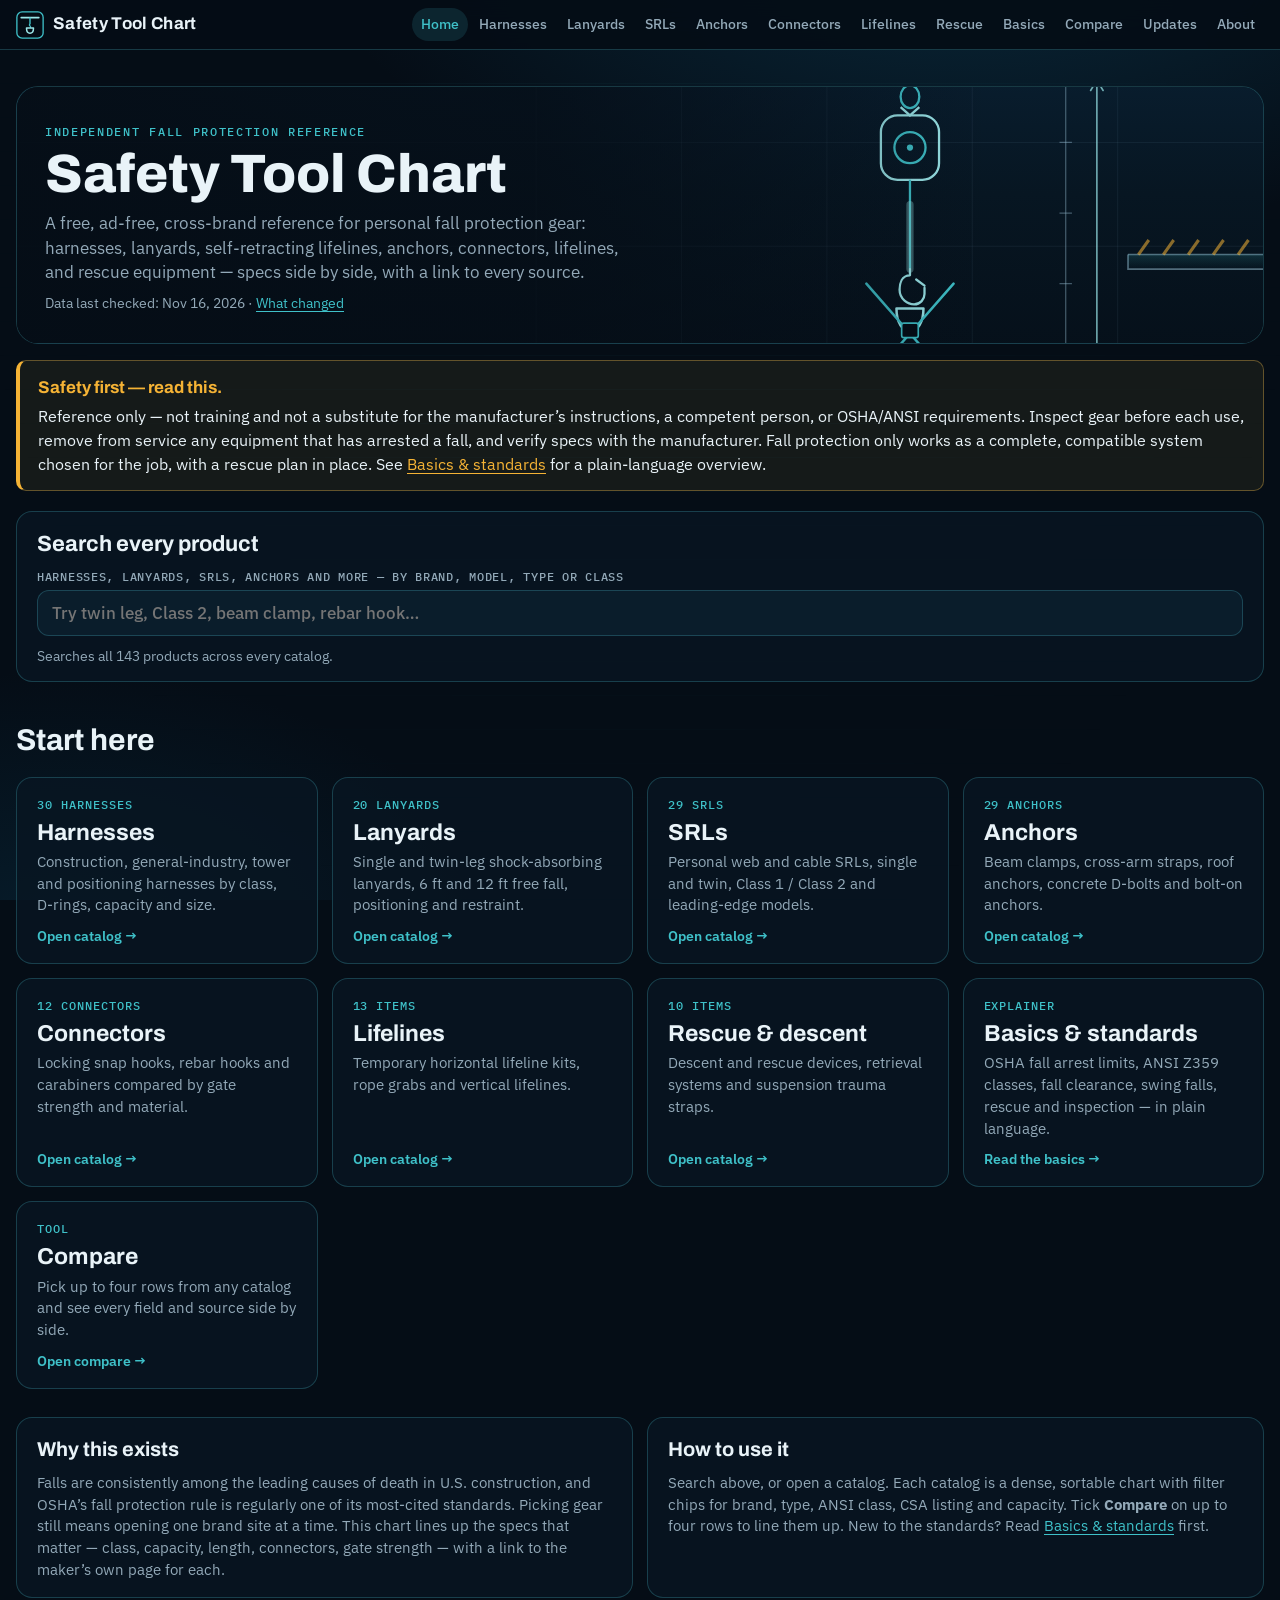
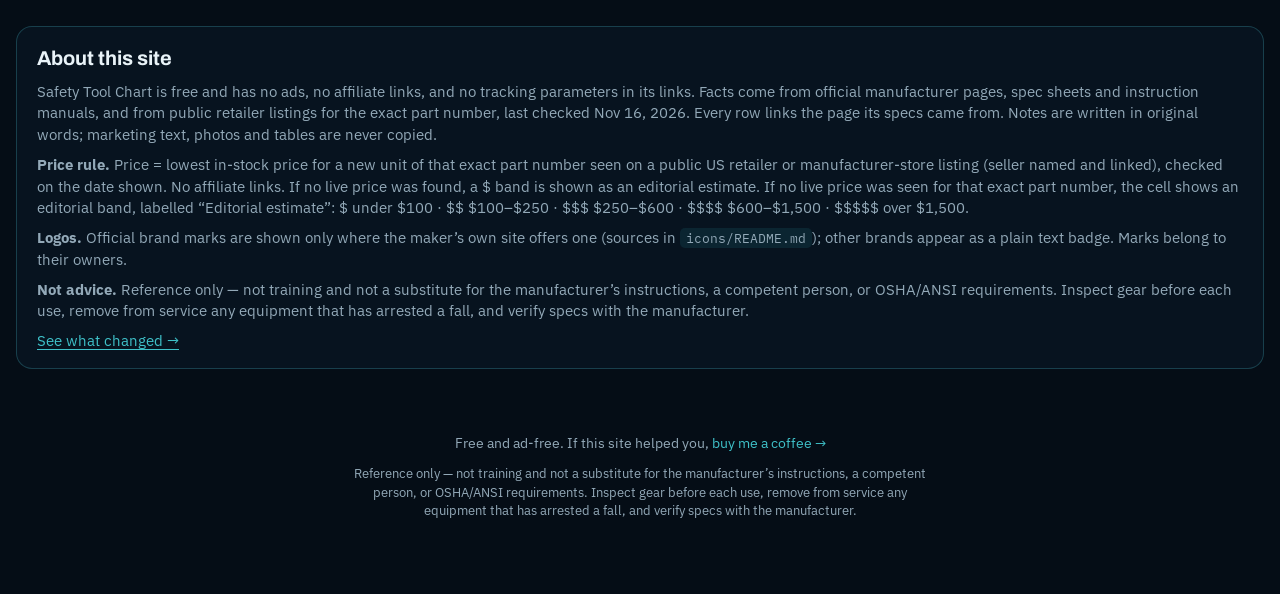
==== index.html @ 18ca1fc4 "Initial build of Safety Tool Chart: fall protection reference library" ====
<!doctype html>
<html lang="en">
<head>
<meta charset="utf-8">
<meta name="viewport" content="width=device-width,initial-scale=1,viewport-fit=cover">
<title>Safety Tool Chart — fall protection harnesses, lanyards, SRLs and anchors compared</title>
<meta name="description" content="Free, ad-free cross-brand fall protection reference: harnesses, lanyards, SRLs, anchors, connectors, lifelines and rescue gear compared, with OSHA/ANSI basics and a compare tool.">
<link rel="canonical" href="https://safetytoolchart.pages.dev/">
<meta property="og:type" content="website">
<meta property="og:site_name" content="Safety Tool Chart">
<meta property="og:title" content="Safety Tool Chart — fall protection harnesses, lanyards, SRLs and anchors compared">
<meta property="og:description" content="Free, ad-free cross-brand fall protection reference: harnesses, lanyards, SRLs, anchors, connectors, lifelines and rescue gear compared, with OSHA/ANSI basics and a compare tool.">
<meta property="og:url" content="https://safetytoolchart.pages.dev/">
<meta property="og:image" content="https://safetytoolchart.pages.dev/og-image.png">
<meta property="og:image:width" content="1200">
<meta property="og:image:height" content="630">
<meta property="og:image:alt" content="Safety Tool Chart: an overhead anchor, a lanyard and a harness D-ring drawn in teal line art">
<meta name="twitter:card" content="summary_large_image">
<meta name="twitter:title" content="Safety Tool Chart — fall protection harnesses, lanyards, SRLs and anchors compared">
<meta name="twitter:description" content="Free, ad-free cross-brand fall protection reference: harnesses, lanyards, SRLs, anchors, connectors, lifelines and rescue gear compared, with OSHA/ANSI basics and a compare tool.">
<meta name="twitter:image" content="https://safetytoolchart.pages.dev/og-image.png">
<meta name="theme-color" content="#050d16">
<link rel="icon" href="favicon.ico" sizes="any">
<link rel="icon" href="favicon.svg" type="image/svg+xml">
<link rel="apple-touch-icon" href="apple-touch-icon.png">
<link rel="preconnect" href="https://fonts.googleapis.com">
<link rel="preconnect" href="https://fonts.gstatic.com" crossorigin>
<link rel="stylesheet" href="https://fonts.googleapis.com/css2?family=Archivo:wght@600;700;800&family=IBM+Plex+Mono:wght@400;500&family=IBM+Plex+Sans:wght@400;500;600;700&display=swap">
<link rel="stylesheet" href="theme.css?v=20261116a">
<script type="application/ld+json">{"@context": "https://schema.org", "@type": "WebSite", "name": "Safety Tool Chart", "url": "https://safetytoolchart.pages.dev/", "description": "Free, ad-free cross-brand reference for personal fall protection gear."}</script>
</head>
<body>
<div class="page-bg"></div>
<a class="skip" href="#main">Skip to content</a>
<nav class="topnav" aria-label="Primary">
  <div class="inner">
    <a class="brand" href="index.html">
      <svg width="28" height="28" viewBox="0 0 32 32" aria-hidden="true"><rect x="1" y="1" width="30" height="30" rx="6" fill="none" stroke="#3fc1c9" stroke-width="1.5"/><path d="M6 7.5 H26" stroke="#9be7ea" stroke-width="2" stroke-linecap="round"/><path d="M16 7.5 V15" stroke="#3fc1c9" stroke-width="1.6"/><path d="M16 15 c-2.2 1.4 2.2 2.6 0 4" fill="none" stroke="#3fc1c9" stroke-width="1.5"/><path d="M12 19.5 h8 a0 0 0 0 1 0 0 c0 3.8 -1.8 6 -4 6 s-4 -2.2 -4 -6 z" fill="none" stroke="#9be7ea" stroke-width="1.7" stroke-linejoin="round"/></svg>
      Safety Tool Chart
    </a>
    <button type="button" class="nav-toggle" aria-expanded="false" aria-controls="primary-nav" aria-label="Open menu">☰ Menu</button>
    <ul class="nav-links" id="primary-nav"><li><a href="index.html" aria-current="page">Home</a></li><li><a href="harnesses.html">Harnesses</a></li><li><a href="lanyards.html">Lanyards</a></li><li><a href="srls.html">SRLs</a></li><li><a href="anchors.html">Anchors</a></li><li><a href="connectors.html">Connectors</a></li><li><a href="lifelines.html">Lifelines</a></li><li><a href="rescue.html">Rescue</a></li><li><a href="basics.html">Basics</a></li><li><a href="compare.html">Compare <span class="cmp-n" hidden>0</span></a></li><li><a href="updates.html">Updates</a></li><li><a href="index.html#about">About</a></li></ul>
  </div>
</nav>
<div class="wrap chart-wrap" id="main">
<header class="hero">
  <div class="hero-art"><svg class="hero-svg" viewBox="0 0 1200 420" preserveAspectRatio="xMaxYMid slice" aria-hidden="true">
  <defs>
    <linearGradient id="hsky" x1="0" y1="0" x2="0" y2="1">
      <stop offset="0%" stop-color="#0a2236"/>
      <stop offset="45%" stop-color="#071622"/>
      <stop offset="100%" stop-color="#050d16"/>
    </linearGradient>
    <linearGradient id="hglow" x1="0" y1="0" x2="0" y2="1">
      <stop offset="0%" stop-color="#3fc1c9" stop-opacity="0.16"/>
      <stop offset="100%" stop-color="#3fc1c9" stop-opacity="0"/>
    </linearGradient>
  </defs>
  <rect width="1200" height="420" fill="url(#hsky)"/>
  <!-- faint structural grid -->
  <g stroke="#8fb4c8" stroke-opacity="0.08" stroke-width="1">
    <path d="M0,140 H1200 M0,240 H1200 M0,340 H1200"/>
    <path d="M500,0 V420 M640,0 V420 M780,0 V420 M920,0 V420 M1060,0 V420"/>
  </g>
  <!-- overhead I-beam -->
  <g fill="none" stroke="#9be7ea" stroke-width="2">
    <path d="M560,34 H1200 M560,40 H1200"/>
    <path d="M560,62 H1200 M560,68 H1200"/>
    <path d="M560,34 V40 M560,62 V68"/>
  </g>
  <path d="M560,40 H1200 V62 H560 Z" fill="#3fc1c9" fill-opacity="0.06"/>
  <!-- beam clamp anchor -->
  <g fill="none" stroke="#3fc1c9" stroke-width="2.2" stroke-linejoin="round">
    <path d="M832,72 L824,72 L824,30 L836,22"/>
    <path d="M888,72 L896,72 L896,30 L884,22"/>
    <path d="M824,58 H896"/>
    <path d="M860,72 V86"/>
    <ellipse cx="860" cy="96" rx="9" ry="11"/>
  </g>
  <!-- SRL housing -->
  <g fill="none" stroke="#9be7ea" stroke-width="2.2">
    <path d="M851,106 l9,8 l9,-8"/>
    <rect x="832" y="114" width="56" height="62" rx="16"/>
    <circle cx="860" cy="145" r="15" stroke="#3fc1c9"/>
    <circle cx="860" cy="145" r="3" fill="#3fc1c9" stroke="none"/>
  </g>
  <!-- lifeline down to harness -->
  <path d="M860,176 V262" fill="none" stroke="#3fc1c9" stroke-width="2.2"/>
  <path d="M860,200 V262" fill="none" stroke="#9be7ea" stroke-opacity="0.35" stroke-width="7" stroke-linecap="round"/>
  <!-- snap hook -->
  <g fill="none" stroke="#9be7ea" stroke-width="2.2" stroke-linecap="round" stroke-linejoin="round">
    <path d="M860,262 v6 c-8,0 -10,8 -10,14 c0,9 8,14 14,14 c6,0 10,-5 10,-10 v-6"/>
    <path d="M874,278 l-8,-6"/>
  </g>
  <!-- harness back: D-ring and crossed straps -->
  <g fill="none" stroke="#3fc1c9" stroke-width="2.4" stroke-linecap="round" stroke-linejoin="round">
    <path d="M847,300 h26 c0,14 -6,22 -13,22 c-7,0 -13,-8 -13,-22 z" stroke="#9be7ea"/>
    <path d="M818,276 L902,372"/>
    <path d="M902,276 L818,372"/>
    <path d="M808,372 Q860,392 912,372"/>
    <path d="M824,390 L812,412 M896,390 L908,412"/>
  </g>
  <rect x="852" y="314" width="16" height="14" rx="2" fill="#050d16" stroke="#3fc1c9" stroke-width="1.6"/>
  <!-- clearance scale -->
  <g stroke="#8fb4c8" stroke-opacity="0.45" stroke-width="1.2" fill="none">
    <path d="M1010,72 V412"/>
    <path d="M1000,72 H1020 M1004,140 H1016 M1004,208 H1016 M1004,276 H1016 M1004,344 H1016 M1000,412 H1020"/>
  </g>
  <g fill="none" stroke="#9be7ea" stroke-opacity="0.7" stroke-width="1.6" stroke-linecap="round">
    <path d="M1040,80 V404 M1034,90 l6,-10 l6,10 M1034,394 l6,10 l6,-10"/>
  </g>
  <!-- working surface edge (leading edge) -->
  <g fill="none" stroke="#8fb4c8" stroke-width="1.6" stroke-opacity="0.55">
    <path d="M1070,248 H1200"/>
    <path d="M1070,248 V262 H1200"/>
  </g>
  <rect x="1070" y="248" width="130" height="14" fill="url(#hglow)"/>
  <g stroke="#f5b335" stroke-opacity="0.55" stroke-width="3">
    <path d="M1080,248 l10,-14 M1104,248 l10,-14 M1128,248 l10,-14 M1152,248 l10,-14 M1176,248 l10,-14"/>
  </g>
</svg>
</div>
  <div class="hero-copy">
    <span class="eyebrow">Independent fall protection reference</span>
    <h1>Safety Tool Chart</h1>
    <p class="lede">A free, ad-free, cross-brand reference for personal fall protection gear: harnesses, lanyards, self-retracting lifelines, anchors, connectors, lifelines, and rescue equipment — specs side by side, with a link to every source.</p>
    <p class="checked">Data last checked: <time datetime="2026-11-16">Nov 16, 2026</time> · <a href="updates.html">What changed</a></p>
  </div>
</header>
<aside class="safety safety-big" role="note"><strong>Safety first — read this.</strong> Reference only — not training and not a substitute for the manufacturer’s instructions, a competent person, or OSHA/ANSI requirements. Inspect gear before each use, remove from service any equipment that has arrested a fall, and verify specs with the manufacturer. Fall protection only works as a complete, compatible system chosen for the job, with a rescue plan in place. See <a href="basics.html">Basics &amp; standards</a> for a plain-language overview.</aside>
  <section class="site-search" role="search" aria-labelledby="site-search-h">
    <h2 id="site-search-h">Search every product</h2>
    <label for="site-search">Harnesses, lanyards, SRLs, anchors and more — by brand, model, type or class</label>
    <input type="search" id="site-search" placeholder="Try twin leg, Class 2, beam clamp, rebar hook…" autocomplete="off" spellcheck="false" aria-describedby="site-status" aria-controls="site-results">
    <p class="sr-status" id="site-status" aria-live="polite">Searches all 143 products across every catalog.</p>
    <ul class="sr-list" id="site-results" hidden></ul>
  </section>
  <section class="grp">
    <h2>Start here</h2>
    <div class="grid"><a class="card" href="harnesses.html"><span class="cnt">30 harnesses</span><span class="nm">Harnesses</span><span class="ds">Construction, general-industry, tower and positioning harnesses by class, D-rings, capacity and size.</span><span class="go">Open catalog →</span></a><a class="card" href="lanyards.html"><span class="cnt">20 lanyards</span><span class="nm">Lanyards</span><span class="ds">Single and twin-leg shock-absorbing lanyards, 6 ft and 12 ft free fall, positioning and restraint.</span><span class="go">Open catalog →</span></a><a class="card" href="srls.html"><span class="cnt">29 SRLs</span><span class="nm">SRLs</span><span class="ds">Personal web and cable SRLs, single and twin, Class 1 / Class 2 and leading-edge models.</span><span class="go">Open catalog →</span></a><a class="card" href="anchors.html"><span class="cnt">29 anchors</span><span class="nm">Anchors</span><span class="ds">Beam clamps, cross-arm straps, roof anchors, concrete D-bolts and bolt-on anchors.</span><span class="go">Open catalog →</span></a><a class="card" href="connectors.html"><span class="cnt">12 connectors</span><span class="nm">Connectors</span><span class="ds">Locking snap hooks, rebar hooks and carabiners compared by gate strength and material.</span><span class="go">Open catalog →</span></a><a class="card" href="lifelines.html"><span class="cnt">13 items</span><span class="nm">Lifelines</span><span class="ds">Temporary horizontal lifeline kits, rope grabs and vertical lifelines.</span><span class="go">Open catalog →</span></a><a class="card" href="rescue.html"><span class="cnt">10 items</span><span class="nm">Rescue &amp; descent</span><span class="ds">Descent and rescue devices, retrieval systems and suspension trauma straps.</span><span class="go">Open catalog →</span></a><a class="card" href="basics.html"><span class="cnt">Explainer</span><span class="nm">Basics &amp; standards</span><span class="ds">OSHA fall arrest limits, ANSI Z359 classes, fall clearance, swing falls, rescue and inspection — in plain language.</span><span class="go">Read the basics →</span></a><a class="card" href="compare.html"><span class="cnt">Tool</span><span class="nm">Compare</span><span class="ds">Pick up to four rows from any catalog and see every field and source side by side.</span><span class="go">Open compare →</span></a></div>
  </section>
  <div class="notes">
    <section>
      <h2>Why this exists</h2>
      <p>Falls are consistently among the leading causes of death in U.S. construction, and OSHA’s fall protection rule is regularly one of its most-cited standards. Picking gear still means opening one brand site at a time. This chart lines up the specs that matter — class, capacity, length, connectors, gate strength — with a link to the maker’s own page for each.</p>
    </section>
    <section>
      <h2>How to use it</h2>
      <p>Search above, or open a catalog. Each catalog is a dense, sortable chart with filter chips for brand, type, ANSI class, CSA listing and capacity. Tick <strong>Compare</strong> on up to four rows to line them up. New to the standards? Read <a href="basics.html">Basics &amp; standards</a> first.</p>
    </section>
  </div>
  <section class="notes" id="about" style="display:block">
    <section>
      <h2>About this site</h2>
      <p>Safety Tool Chart is free and has no ads, no affiliate links, and no tracking parameters in its links. Facts come from official manufacturer pages, spec sheets and instruction manuals, and from public retailer listings for the exact part number, last checked Nov 16, 2026. Every row links the page its specs came from. Notes are written in original words; marketing text, photos and tables are never copied.</p>
      <p><strong>Price rule.</strong> Price = lowest in-stock price for a new unit of that exact part number seen on a public US retailer or manufacturer-store listing (seller named and linked), checked on the date shown. No affiliate links. If no live price was found, a $ band is shown as an editorial estimate. If no live price was seen for that exact part number, the cell shows an editorial band, labelled “Editorial estimate”: $ under $100 · $$ $100–$250 · $$$ $250–$600 · $$$$ $600–$1,500 · $$$$$ over $1,500.</p>
      <p><strong>Logos.</strong> Official brand marks are shown only where the maker’s own site offers one (sources in <code>icons/README.md</code>); other brands appear as a plain text badge. Marks belong to their owners.</p>
      <p><strong>Not advice.</strong> Reference only — not training and not a substitute for the manufacturer’s instructions, a competent person, or OSHA/ANSI requirements. Inspect gear before each use, remove from service any equipment that has arrested a fall, and verify specs with the manufacturer.</p>
      <p><a href="updates.html">See what changed →</a></p>
    </section>
  </section>
</div>
<footer class="site-footer">
<p class="kofi">Free and ad-free. If this site helped you, <a href="https://ko-fi.com/marcustravis" target="_blank" rel="noopener">buy me a coffee →</a></p>
<p class="foot-safety">Reference only — not training and not a substitute for the manufacturer’s instructions, a competent person, or OSHA/ANSI requirements. Inspect gear before each use, remove from service any equipment that has arrested a fall, and verify specs with the manufacturer.</p>
</footer>
<script>
(function () {
  function syncNavH() {
    var nav = document.querySelector(".topnav");
    if (!nav) return;
    document.documentElement.style.setProperty("--nav-h", Math.ceil(nav.getBoundingClientRect().height) + "px");
  }
  syncNavH();
  window.addEventListener("resize", syncNavH);
  if (window.ResizeObserver && document.querySelector(".topnav")) {
    new ResizeObserver(syncNavH).observe(document.querySelector(".topnav"));
  }
})();
</script>
<script src="compare.js?v=20261116a"></script>
<script src="nav.js?v=20261116a"></script>
<script>window.SEARCH_INDEX = [{"name": "AVAO FAST International Version C071DB00", "maker": "Petzl", "tags": ["Positioning / rope access harness"], "extra": "Rope access / work-positioning harness with quick-release leg buckles AVAO FAST International Version CE EN 361 CE EN 813 CE EN 358 ANSI Z359.11 ANSI Z459.1 CSA Z259.10 NFPA 2500 class 3", "icon": null, "section": "Harnesses", "href": "harnesses.html#p-petzl-avao-fast-intl-c071db00"}, {"name": "AVAO International Version C071CB00", "maker": "Petzl", "tags": ["Positioning / rope access harness"], "extra": "Rope access / work-positioning harness, self-locking leg buckles AVAO International Version CE EN 361 CE EN 813 CE EN 358 ANSI Z359.11 ANSI Z459.1 CSA Z259.10 NFPA 2500 class 3", "icon": null, "section": "Harnesses", "href": "harnesses.html#p-petzl-avao-intl-c071cb00"}, {"name": "VOLT International Version C072CB00", "maker": "Petzl", "tags": ["Tower / climbing harness"], "extra": "Tower / utility climbing harness with ladder-climb point VOLT International Version CE EN 361 CE EN 358 CE EN 813 ANSI Z359.11 CSA Z259.10", "icon": null, "section": "Harnesses", "href": "harnesses.html#p-petzl-volt-intl-c072cb00"}, {"name": "VOLT LIGHT International Version C072HA00", "maker": "Petzl", "tags": ["Tower / climbing harness"], "extra": "Lighter climbing / positioning harness with folding side rings VOLT LIGHT International Version CE EN 361 CE EN 358 ANSI Z359.11 CSA Z259.10", "icon": null, "section": "Harnesses", "href": "harnesses.html#p-petzl-volt-light-intl-c072ha00"}, {"name": "NEWTON International Version C073BA01", "maker": "Petzl", "tags": ["General industry harness"], "extra": "Lightweight fall-arrest harness, dual dorsal points NEWTON International Version CE EN 361 ANSI Z359.11 CSA Z259.10", "icon": null, "section": "Harnesses", "href": "harnesses.html#p-petzl-newton-intl-c073ba01"}, {"name": "NEWTON FAST International Version C073DA01", "maker": "Petzl", "tags": ["General industry harness"], "extra": "Fall-arrest harness with padded straps and quick-release leg buckles NEWTON FAST International Version CE EN 361 ANSI Z359.11 CSA Z259.10", "icon": null, "section": "Harnesses", "href": "harnesses.html#p-petzl-newton-fast-intl-c073da01"}, {"name": "V-FIT 10194630", "maker": "MSA", "tags": ["General industry harness"], "extra": "Racing-style harness, back D-ring, quick-connect legs, shoulder pads V-FIT ANSI Z359.11 CSA Z259.10 OSHA", "icon": null, "section": "Harnesses", "href": "harnesses.html#p-msa-v-fit-10194630"}, {"name": "Contractor 7015", "maker": "FallTech", "tags": ["Construction / general industry harness"], "extra": "Entry-level non-belted harness, back D-ring, mating buckles Contractor ANSI Z359.11-2014 OSHA 1926.502 and 1910.140 CSA Z259.10-2018", "icon": null, "section": "Harnesses", "href": "harnesses.html#p-falltech-contractor-7015"}, {"name": "Contractor+ 7016B", "maker": "FallTech", "tags": ["Construction / general industry harness"], "extra": "Non-belted harness with SRL dorsal sleeve and tongue-buckle legs Contractor+ ANSI Z359.11-2021 CSA Z259.10-2018 OSHA 1926.502 and 1910.66", "icon": null, "section": "Harnesses", "href": "harnesses.html#p-falltech-contractor-plus-7016b"}, {"name": "Advanced ComforTech Gel 7081BL", "maker": "FallTech", "tags": ["Construction harness"], "extra": "Belted construction harness, gel padding, tongue-buckle legs Advanced ComforTech Gel ANSI Z359.11-2014 OSHA 1926.502 and 1910.140 CSA Z259.10-2018", "icon": null, "section": "Harnesses", "href": "harnesses.html#p-falltech-comfortech-gel-7081b"}, {"name": "FT-Arc Flash 8077FDQCS", "maker": "FallTech", "tags": ["Arc-flash climbing harness"], "extra": "Arc-flash climbing harness, Nomex/Kevlar web, quick-connect FT-Arc Flash ANSI Z359.11-2021 OSHA 1926.502 and 1910.140 CSA Z259.10-2018 ASTM F887-20", "icon": null, "section": "Harnesses", "href": "harnesses.html#p-falltech-ft-arc-flash-8077fdqc"}, {"name": "Arc Flash 7049", "maker": "FallTech", "tags": ["Arc-flash harness"], "extra": "Arc-rated nylon non-belted harness, back D-ring Arc Flash ANSI Z359.11-2014 ASTM F887 OSHA 1926.502 and 1910.66", "icon": null, "section": "Harnesses", "href": "harnesses.html#p-falltech-arc-flash-nylon-7049"}, {"name": "Carbon FT-One Tower 8048QCS", "maker": "FallTech", "tags": ["Tower / climbing harness"], "extra": "Tower climber harness with carbon-fiber seat, quick-connect legs Carbon FT-One Tower ANSI Z359.11-2021 OSHA 1926.502 and 1910.140 CSA Z259.10-2018", "icon": null, "section": "Harnesses", "href": "harnesses.html#p-falltech-carbon-ft-one-tower-8048qc"}, {"name": "V-FORM 10197196", "maker": "MSA", "tags": ["General industry harness"], "extra": "Basic vest harness, back D-ring, quick-fit leg straps V-FORM ANSI Z359.11 CSA Z259.10 OSHA", "icon": null, "section": "Harnesses", "href": "harnesses.html#p-msa-v-form-10197196"}, {"name": "V-FORM+ 10206161", "maker": "MSA", "tags": ["Construction harness"], "extra": "Construction harness, shoulder and waist padding, belt, tongue-buckle legs V-FORM+ ANSI Z359.11-2021 CSA Z259.10", "icon": null, "section": "Harnesses", "href": "harnesses.html#p-msa-v-form-plus-10206161"}, {"name": "V-FORM 10197215", "maker": "MSA", "tags": ["Positioning harness"], "extra": "Positioning harness, back and hip D-rings, tongue-buckle legs V-FORM ANSI Z359.11 CSA Z259.10 OSHA", "icon": null, "section": "Harnesses", "href": "harnesses.html#p-msa-v-form-10197215"}, {"name": "Velocity 01700", "maker": "Guardian", "tags": ["General industry harness"], "extra": "Economy harness, pass-through legs, water-repellent web Velocity ANSI Z359.11-2021 OSHA 1926.502 OSHA 1910.140 CSA Z259.10-2018", "icon": null, "section": "Harnesses", "href": "harnesses.html#p-guardian-velocity-01700"}, {"name": "Cyclone 21045", "maker": "Guardian", "tags": ["General industry / construction harness"], "extra": "Padded harness with quick-connect chest and legs, X-back Cyclone OSHA 1910.140 OSHA 1926.502 ANSI Z359.11-2014", "icon": null, "section": "Harnesses", "href": "harnesses.html#p-guardian-cyclone-21045"}, {"name": "Seraph 3711172", "maker": "Guardian", "tags": ["Construction harness"], "extra": "Construction harness with belt, side D-rings, tongue-buckle legs Seraph ANSI Z359.11-2021 OSHA 1910.140 & 1926.502 CSA Z259.10-2018", "icon": null, "section": "Harnesses", "href": "harnesses.html#p-guardian-seraph-3711172"}, {"name": "B7-Comfort 3740085", "maker": "Guardian", "tags": ["Construction harness"], "extra": "Premium adjustable construction harness, quick-connect legs B7-Comfort ANSI Z359.11 OSHA 1910.140 & 1926.502 CSA Z259.10", "icon": null, "section": "Harnesses", "href": "harnesses.html#p-guardian-b7-comfort-3740085"}, {"name": "Warthog B2002", "maker": "Malta Dynamics", "tags": ["Construction / general industry harness"], "extra": "Economy harness, tongue-buckle legs, dual lanyard keepers Warthog", "icon": null, "section": "Harnesses", "href": "harnesses.html#p-malta-dynamics-warthog-tongue-b2002"}, {"name": "Warthog B2000", "maker": "Malta Dynamics", "tags": ["Construction / general industry harness"], "extra": "Economy harness, pass-through leg buckles Warthog", "icon": null, "section": "Harnesses", "href": "harnesses.html#p-malta-dynamics-warthog-pass-thru-b2000"}, {"name": "Delta 1102000", "maker": "3M DBI-SALA", "tags": ["Construction / general industry harness"], "extra": "Vest-style harness, stand-up back D-ring, tongue legs Delta OSHA 1910.66 OSHA 1926.502 ANSI A10.32 ANSI Z359.1 ANSI Z359.4", "icon": null, "section": "Harnesses", "href": "harnesses.html#p-3m-dbi-sala-delta-1102000"}, {"name": "ExoFit X300 (formerly ExoFit NEX) 1113001", "maker": "3M DBI-SALA", "tags": ["General industry harness"], "extra": "Padded universal harness, quick-connect legs, stand-up aluminum D-ring ExoFit X300 (formerly ExoFit NEX) ANSI Z359.11 OSHA 1910.140 OSHA 1926.502", "icon": null, "section": "Harnesses", "href": "harnesses.html#p-3m-dbi-sala-exofit-x300-1113001"}, {"name": "Delta Arc Flash 1110750", "maker": "3M DBI-SALA", "tags": ["Arc-flash harness"], "extra": "Arc-flash harness with web loops, no metal above the waist Delta Arc Flash", "icon": null, "section": "Harnesses", "href": "harnesses.html#p-3m-dbi-sala-delta-arc-flash-1110750"}, {"name": "Protecta Construction 1161308", "maker": "3M Protecta", "tags": ["Construction harness"], "extra": "Construction harness with belt, hip pad, side D-rings, tongue legs Protecta Construction ANSI Z359.11 OSHA 1926.502", "icon": null, "section": "Harnesses", "href": "harnesses.html#p-3m-protecta-construction-1161308"}, {"name": "AirCore AC-QC/UGN", "maker": "Honeywell Miller", "tags": ["General industry harness"], "extra": "Lightweight breathable-pad harness, stretch web, quick-connect legs AirCore OSHA 1926.502 ANSI A10.32 ANSI Z359.1 CSA Z259.10-12", "icon": null, "section": "Harnesses", "href": "harnesses.html#p-honeywell-miller-aircore-ac-qc-ugn"}, {"name": "Titan T4500/UAK", "maker": "Honeywell Miller", "tags": ["General industry harness"], "extra": "Hi-vis economy harness, tongue-buckle legs Titan", "icon": null, "section": "Harnesses", "href": "harnesses.html#p-honeywell-miller-titan-t4500"}, {"name": "Revolution Nomex RKN-QC/UBK", "maker": "Honeywell Miller", "tags": ["Flame-resistant / hot-work harness"], "extra": "Nomex/Kevlar web harness, quick-connect legs Revolution Nomex", "icon": null, "section": "Harnesses", "href": "harnesses.html#p-honeywell-miller-nomex-revolution-rkn-qc"}, {"name": "American Construction 110CTB-ML-AM", "maker": "Frontline", "tags": ["Construction harness"], "extra": "Construction harness, all-aluminum hardware, belt and side D-rings American Construction ANSI Z359.11-2014 ANSI Z359.15-2014 OSHA 1910.140 OSHA 1926.502", "icon": null, "section": "Harnesses", "href": "harnesses.html#p-frontline-american-construction-110ctb-ml-am"}, {"name": "Internal Lanyard 8259", "maker": "FallTech", "tags": ["Shock-absorbing lanyard, single leg", "6 ft FF"], "extra": "6 ft internal-absorber lanyard, single leg, two snap hooks Internal Lanyard ANSI Z359.13-2013 OSHA 1926.502 OSHA 1910.66", "icon": null, "section": "Lanyards", "href": "lanyards.html#p-falltech-8259"}, {"name": "Internal Lanyard 82593", "maker": "FallTech", "tags": ["Shock-absorbing lanyard, single leg", "6 ft FF"], "extra": "6 ft internal-absorber lanyard, single leg, snap hook plus rebar hook Internal Lanyard ANSI Z359.13-2013 OSHA 1926.502 OSHA 1910.66", "icon": null, "section": "Lanyards", "href": "lanyards.html#p-falltech-82593"}, {"name": "ElasTech 8240", "maker": "FallTech", "tags": ["Shock-absorbing lanyard, single leg", "6 ft FF"], "extra": "4.5-6 ft elastic internal-absorber lanyard, single leg, snap hooks ElasTech ANSI Z359.13-2013 OSHA 1926.502 OSHA 1910.66", "icon": null, "section": "Lanyards", "href": "lanyards.html#p-falltech-8240"}, {"name": "Ironman 8247BY", "maker": "FallTech", "tags": ["Shock-absorbing lanyard, twin leg", "6 ft FF / 12 ft FF"], "extra": "6 ft dual-class lanyard (12 ft free fall rated), twin leg, snap hooks Ironman ANSI Z359.13-2013 OSHA 1926.502 OSHA 1910.66", "icon": null, "section": "Lanyards", "href": "lanyards.html#p-falltech-8247by"}, {"name": "Leading Edge 8354LEYC2D", "maker": "FallTech", "tags": ["Leading-edge lanyard, twin leg", "12 ft FF"], "extra": "6 ft leading-edge cable lanyard, twin leg, swivel rebar hooks Leading Edge OSHA 1926.502 OSHA 1910.66", "icon": null, "section": "Lanyards", "href": "lanyards.html#p-falltech-8354leyc2d"}, {"name": "Restraint 8209", "maker": "FallTech", "tags": ["Restraint lanyard"], "extra": "4-6 ft adjustable restraint lanyard, steel snap hooks Restraint ANSI Z359.3-2019 OSHA 1926.502 OSHA 1910.66 CSA Z259.11-2017", "icon": null, "section": "Lanyards", "href": "lanyards.html#p-falltech-8209"}, {"name": "Tower Climber 8165B65", "maker": "FallTech", "tags": ["Positioning lanyard"], "extra": "6.5 ft rope positioning lanyard with auto-locking adjuster, snap hook and carabiner Tower Climber ANSI Z359.3-2017 OSHA 1926.502 OSHA 1910.66", "icon": null, "section": "Lanyards", "href": "lanyards.html#p-falltech-8165b65"}, {"name": "Absorbica-Y L014AB01", "maker": "Petzl", "tags": ["Shock-absorbing lanyard, twin leg", "12 ft FF"], "extra": "Twin-leg lanyard with compact absorber, 6 ft under ANSI, no end connectors Absorbica-Y ANSI Z359.13 CSA Z259.11-17 CE EN 355", "icon": null, "section": "Lanyards", "href": "lanyards.html#p-petzl-absorbica-y-150-l014ab01"}, {"name": "Grillon L052AA00", "maker": "Petzl", "tags": ["Positioning lanyard"], "extra": "2 m adjustable work-positioning rope lanyard, no connectors Grillon ANSI Z359.3 CSA Z259.11 CE EN 358", "icon": null, "section": "Lanyards", "href": "lanyards.html#p-petzl-grillon-l052aa00"}, {"name": "ShockWave2 1244409", "maker": "3M DBI-SALA", "tags": ["Shock-absorbing lanyard, twin leg"], "extra": "6 ft stretch-web 100% tie-off lanyard, snap hook center, aluminum rebar hooks on legs ShockWave2 OSHA 1910.66 OSHA 1926.502 ANSI A10.32 ANSI Z359.13", "icon": null, "section": "Lanyards", "href": "lanyards.html#p-3m-dbi-sala-shockwave2-1244409"}, {"name": "Force2 1246161", "maker": "3M DBI-SALA", "tags": ["Shock-absorbing lanyard, twin leg", "12 ft FF"], "extra": "6 ft web 100% tie-off lanyard with snap hooks, 12 ft free fall rated Force2 OSHA 1910.66 OSHA 1926.502 ANSI A10.32 ANSI Z359.13", "icon": null, "section": "Lanyards", "href": "lanyards.html#p-3m-dbi-sala-force2-1246161"}, {"name": "Force2 (EZ-Stop F2) 1246167", "maker": "3M DBI-SALA", "tags": ["Shock-absorbing lanyard, single leg", "12 ft FF"], "extra": "6 ft web single-leg lanyard, self-locking snap hooks, 12 ft free fall rated Force2 (EZ-Stop F2) OSHA 1910.66 OSHA 1926.502 ANSI A10.32 ANSI Z359.13", "icon": null, "section": "Lanyards", "href": "lanyards.html#p-3m-dbi-sala-force2-1246167"}, {"name": "100% Tie-Off Stretch Web 1342101", "maker": "3M Protecta", "tags": ["Shock-absorbing lanyard, twin leg"], "extra": "6 ft stretch-web 100% tie-off shock-absorbing lanyard 100% Tie-Off Stretch Web", "icon": null, "section": "Lanyards", "href": "lanyards.html#p-3m-protecta-1342101"}, {"name": "V-Series 10188103", "maker": "MSA", "tags": ["Shock-absorbing lanyard, single leg"], "extra": "6 ft standard adjustable single-leg shock-absorbing lanyard, large snap hooks V-Series CSA Z259.11-17 OSHA", "icon": null, "section": "Lanyards", "href": "lanyards.html#p-msa-v-series-10188103"}, {"name": "Manyard 219WRS-Z7/6FTYL", "maker": "Honeywell Miller", "tags": ["Shock-absorbing lanyard, single leg"], "extra": "6 ft single-leg shock-absorbing lanyard, locking snap hook and locking rebar hook Manyard OSHA 1926.502 OSHA 1910.66 ANSI A10.32 ANSI Z359-2007 CSA Z259.11", "icon": null, "section": "Lanyards", "href": "lanyards.html#p-honeywell-miller-manyard-219wrs-z7-6ftyl"}, {"name": "External Shock Lanyard 01220", "maker": "Guardian", "tags": ["Shock-absorbing lanyard, single leg"], "extra": "6 ft single-leg lanyard with external shock pack External Shock Lanyard", "icon": null, "section": "Lanyards", "href": "lanyards.html#p-guardian-01220"}, {"name": "Non-Shock Absorbing Lanyard 01270", "maker": "Guardian", "tags": ["Restraint lanyard"], "extra": "6 ft double-leg restraint lanyard, no shock absorber, steel snap hooks Non-Shock Absorbing Lanyard", "icon": null, "section": "Lanyards", "href": "lanyards.html#p-guardian-01270"}, {"name": "DeCoil C311102", "maker": "Werner", "tags": ["Shock-absorbing lanyard, single leg"], "extra": "6 ft adjustable single-leg tie-back lanyard with DCELL shock pack, snap hooks DeCoil ANSI Z359.13-2013 OSHA 29 CFR 1910.140/1926.502", "icon": null, "section": "Lanyards", "href": "lanyards.html#p-werner-c311102"}, {"name": "DeCoil C311120", "maker": "Werner", "tags": ["Shock-absorbing lanyard, single leg", "12 ft FF"], "extra": "6-12 ft free-fall single-leg lanyard, snap hooks, heavy-duty shock pack DeCoil ANSI Z359.13-2013 OSHA 29 CFR 1910.66/1926.502", "icon": null, "section": "Lanyards", "href": "lanyards.html#p-werner-c311120"}, {"name": "Positioning C111103", "maker": "Werner", "tags": ["Positioning lanyard"], "extra": "3 ft web work-positioning lanyard, snap hooks both ends, no absorber Positioning ANSI Z359.3-2019 OSHA 29 CFR 1910/1926", "icon": null, "section": "Lanyards", "href": "lanyards.html#p-werner-c111103"}, {"name": "FT-X Web 84709SP1", "maker": "FallTech", "tags": ["SRL, personal, web, single", "Class 1 (SRL-P)"], "extra": "9 ft Dyneema web personal SRL, steel snap hook FT-X Web ANSI Z359.14-2021 OSHA 1926.502 and 1910.66", "icon": null, "section": "SRLs", "href": "srls.html#p-falltech-ft-x-web-84709sp1"}, {"name": "FT-X Web 84709TP1", "maker": "FallTech", "tags": ["SRL, personal, web, twin", "Class 1 (SRL-P)"], "extra": "9 ft Dyneema web twin-leg personal SRL, steel snap hooks FT-X Web ANSI Z359.14-2021 OSHA 1926.502 and 1910.66", "icon": null, "section": "SRLs", "href": "srls.html#p-falltech-ft-x-web-84709tp1"}, {"name": "CTR Class 1 SRL 723760", "maker": "FallTech", "tags": ["SRL, cable", "Class 1"], "extra": "60 ft cable SRL, steel swivel snap hook CTR Class 1 SRL ANSI Z359.14-2021 OSHA 1926.502 and 1910.66 CSA Z259.2.2-2017", "icon": null, "section": "SRLs", "href": "srls.html#p-falltech-ctr-723760"}, {"name": "FT-R Leading Edge 721530LEC", "maker": "FallTech", "tags": ["SRL-LE, cable", "Class 2 (SRL-LE)"], "extra": "30 ft leading-edge cable SRL, steel swivel snap hook FT-R Leading Edge ANSI Z359.14-2021 OSHA 1926.502 and 1910.66 CSA Z259.2.2-2017(R2022)", "icon": null, "section": "SRLs", "href": "srls.html#p-falltech-ft-r-721530lec"}, {"name": "FT-X EdgeCore 84108SP1", "maker": "FallTech", "tags": ["SRL-LE, personal, cable", "Class 2 (SRL-P)"], "extra": "8 ft Kevlar-line leading-edge personal SRL, steel swivel snap hook FT-X EdgeCore ANSI Z359.14-2021 OSHA 1926.502 and 1910.66 CSA Z259.2.2-2017", "icon": null, "section": "SRLs", "href": "srls.html#p-falltech-ft-x-edgecore-84108sp1"}, {"name": "FT-R SRL-R 721560R", "maker": "FallTech", "tags": ["SRL-R, cable, 3-way", "Class 1 (SRL-R)"], "extra": "60 ft 3-way SRL with retrieval winch FT-R SRL-R ANSI Z359.14-2021 OSHA 1910.140 OSHA 1926.502", "icon": null, "section": "SRLs", "href": "srls.html#p-falltech-ft-r-srl-r-721560r"}, {"name": "DuraTech 82706TB1", "maker": "FallTech", "tags": ["SRL, personal, web, twin", "Class B"], "extra": "6 ft web twin-leg personal SRD, steel snap hooks DuraTech ANSI Z359.14-2014 OSHA 1926.502 and 1910.66", "icon": null, "section": "SRLs", "href": "srls.html#p-falltech-duratech-82706tb1"}, {"name": "TurboLite+ MTL-OHW1-01/6FT", "maker": "Honeywell Miller", "tags": ["SRL, personal, web, single", "Class 1"], "extra": "6 ft web personal fall limiter, carabiner + locking snap hook TurboLite+ OSHA ANSI Z359.14-2021 CSA", "icon": null, "section": "SRLs", "href": "srls.html#p-miller-turbolite-mtl-ohw1-01-6ft"}, {"name": "TurboLite MTL-OHW2-28/6FT", "maker": "Honeywell Miller", "tags": ["SRL, personal, web, twin", "Class 1"], "extra": "6 ft twin web personal fall limiter, rebar hooks TurboLite OSHA ANSI Z359.14-2021", "icon": null, "section": "SRLs", "href": "srls.html#p-miller-turbolite-mtl-ohw2-28-6ft"}, {"name": "Falcon+ Edge MFS-LEP1-02/30FT", "maker": "Honeywell Miller", "tags": ["SRL-LE, cable"], "extra": "30 ft edge-rated cable SRL Falcon+ Edge OSHA 1926.502 ANSI Z359.14-2021 CSA Z259.2.2-2017", "icon": null, "section": "SRLs", "href": "srls.html#p-miller-falcon-edge-mfs-lep1-02-30ft"}, {"name": "Rebel Leading Edge 3590046", "maker": "3M Protecta", "tags": ["SRL-LE, cable"], "extra": "20 ft leading-edge cable SRL with external absorber Rebel Leading Edge OSHA ANSI Z359.14", "icon": null, "section": "SRLs", "href": "srls.html#p-3m-protecta-rebel-3590046"}, {"name": "Rebel 3590038", "maker": "3M Protecta", "tags": ["SRL, cable"], "extra": "50 ft galvanized cable SRL Rebel OSHA 1926 ANSI Z359.14", "icon": null, "section": "SRLs", "href": "srls.html#p-3m-protecta-rebel-3590038"}, {"name": "Nano-Lok Edge 3500288", "maker": "3M DBI-SALA", "tags": ["SRL-LE, personal, cable"], "extra": "8 ft foot-level tie-off cable SRL Nano-Lok Edge OSHA", "icon": null, "section": "SRLs", "href": "srls.html#p-3m-dbi-sala-nano-lok-edge-3500288"}, {"name": "Rebel Web 3100506", "maker": "3M Protecta", "tags": ["SRL, personal, web, single"], "extra": "6 ft polyester web personal SRL Rebel Web OSHA", "icon": null, "section": "SRLs", "href": "srls.html#p-3m-protecta-rebel-web-3100506"}, {"name": "Nano-Lok 3100550", "maker": "3M DBI-SALA", "tags": ["SRL, personal, web, twin"], "extra": "Twin-leg Nano-Lok web SRL Nano-Lok OSHA", "icon": null, "section": "SRLs", "href": "srls.html#p-3m-dbi-sala-nano-lok-twin-3100550"}, {"name": "Sealed-Blok RSQ 3400165", "maker": "3M DBI-SALA", "tags": ["SRL-R, cable"], "extra": "50 ft stainless cable SRL with built-in rescue winch Sealed-Blok RSQ OSHA", "icon": null, "section": "SRLs", "href": "srls.html#p-3m-dbi-sala-sealed-blok-rsq-3400165"}, {"name": "V-EDGE 63410-00A", "maker": "MSA", "tags": ["SRL-LE, cable", "Class 2"], "extra": "30 ft leading-edge cable SRL V-EDGE OSHA ANSI Z359.14-2021", "icon": null, "section": "SRLs", "href": "srls.html#p-msa-v-edge-63410-00a"}, {"name": "V-SHOCK VSOHW-031-NB-A", "maker": "MSA", "tags": ["SRL, personal, web, single"], "extra": "10 ft web personal fall limiter, carabiner + snap hook V-SHOCK OSHA ANSI Z359.14-2021", "icon": null, "section": "SRLs", "href": "srls.html#p-msa-v-shock-vsohw-031-nb-a"}, {"name": "CR5 1400198", "maker": "Guardian", "tags": ["SRL, personal, web, single", "Class 1"], "extra": "6 ft Class 1 web personal SRL CR5 OSHA", "icon": null, "section": "SRLs", "href": "srls.html#p-guardian-cr5-1400198"}, {"name": "CR3-Edge 4200202", "maker": "Guardian", "tags": ["SRL-LE, personal, cable", "Class 2"], "extra": "8 ft Class 2 cable SRL, steel rebar hook CR3-Edge OSHA", "icon": null, "section": "SRLs", "href": "srls.html#p-guardian-cr3-edge-4200202"}, {"name": "Halo 10910", "maker": "Guardian", "tags": ["SRL, cable", "Class 1"], "extra": "20 ft Class 1 cable SRL Halo OSHA", "icon": null, "section": "SRLs", "href": "srls.html#p-guardian-halo-10910"}, {"name": "Halo Big Block 10918", "maker": "Guardian", "tags": ["SRL, cable"], "extra": "65 ft galvanized cable SRL Halo Big Block OSHA", "icon": null, "section": "SRLs", "href": "srls.html#p-guardian-halo-big-block-10918"}, {"name": "3-Way Rescue 10974", "maker": "Guardian", "tags": ["SRL-R, cable, 3-way"], "extra": "50 ft confined-space SRL with retrieval 3-Way Rescue Z359.1-2007", "icon": null, "section": "SRLs", "href": "srls.html#p-guardian-3-way-rescue-10974"}, {"name": "Web SRL RPW061S", "maker": "Frontline", "tags": ["SRL, personal, web, single"], "extra": "6 ft polyester web SRL Web SRL OSHA", "icon": null, "section": "SRLs", "href": "srls.html#p-frontline-rpw061s"}, {"name": "RPG Cable RPG100", "maker": "Frontline", "tags": ["SRL, cable"], "extra": "100 ft galvanized cable SRL RPG Cable OSHA", "icon": null, "section": "SRLs", "href": "srls.html#p-frontline-rpg100"}, {"name": "Leading Edge Cable RPG50LE", "maker": "Frontline", "tags": ["SRL-LE, cable"], "extra": "50 ft leading-edge cable SRL Leading Edge Cable OSHA", "icon": null, "section": "SRLs", "href": "srls.html#p-frontline-rpg50le"}, {"name": "Latitude Edge 023-5350", "maker": "Safewaze", "tags": ["SRL-LE, personal, cable", "Class 2 (SRL-P)"], "extra": "8 ft Class 2 personal SRL, galvanized snap hook Latitude Edge OSHA", "icon": null, "section": "SRLs", "href": "srls.html#p-safewaze-latitude-edge-023-5350"}, {"name": "Latitude Web 019-5044", "maker": "Safewaze", "tags": ["SRL, personal, web, single", "Class 1"], "extra": "6 ft Class 1 web personal SRD Latitude Web OSHA", "icon": null, "section": "SRLs", "href": "srls.html#p-safewaze-latitude-019-5044"}, {"name": "Northstar Classic FS-EX10-100-G", "maker": "Safewaze", "tags": ["SRL, cable"], "extra": "100 ft galvanized cable SRL Northstar Classic OSHA 1926-502 ANSI Z359.14-2021 ANSI A10.32-2012", "icon": null, "section": "SRLs", "href": "srls.html#p-safewaze-northstar-classic-fs-ex10-100-g"}, {"name": "Roof anchors A6303", "maker": "Malta Dynamics", "tags": ["Roof anchor"], "extra": "Reusable roof anchor, 21 in, two movable legs Roof anchors OSHA 1910 OSHA 1926 Subpart M ANSI Z359.18-2017 Type A ANSI A10.32-12", "icon": null, "section": "Anchors", "href": "anchors.html#p-malta-dynamics-reusable-roof-anchor-a6303"}, {"name": "Roof anchors A6318", "maker": "Malta Dynamics", "tags": ["Roof anchor (disposable)"], "extra": "Single-use (disposable) roof anchor, nail-on Roof anchors OSHA 1926.502 OSHA 1910.66 ANSI Z359.18-2017", "icon": null, "section": "Anchors", "href": "anchors.html#p-malta-dynamics-single-use-roof-anchor-a6318"}, {"name": "Roof anchors A6308", "maker": "Malta Dynamics", "tags": ["Roof anchor (permanent)"], "extra": "Permanent ridge roof anchor, 10 in ridge, stainless body Roof anchors ANSI OSHA", "icon": null, "section": "Anchors", "href": "anchors.html#p-malta-dynamics-permanent-roof-anchor-a6308"}, {"name": "Roof anchors A6320", "maker": "Malta Dynamics", "tags": ["Roof anchor (permanent)"], "extra": "Fixed-post roof anchor, 12 in post (18 in is A6321) Roof anchors ANSI Z359.18-2017 OSHA 1926 Subpart M OSHA 1910", "icon": null, "section": "Anchors", "href": "anchors.html#p-malta-dynamics-roof-anchor-standard-a6320"}, {"name": "Parapet anchor A6316", "maker": "Malta Dynamics", "tags": ["Parapet anchor"], "extra": "Reusable parapet clamp anchor for walls 2.36-14.1 in thick Parapet anchor", "icon": null, "section": "Anchors", "href": "anchors.html#p-malta-dynamics-parapet-anchor-a6316"}, {"name": "Beam anchors A6101", "maker": "Malta Dynamics", "tags": ["Beam trolley"], "extra": "Beam trolley for 3-10 in flanges, 5,000 lbf Beam anchors", "icon": null, "section": "Anchors", "href": "anchors.html#p-malta-dynamics-beam-trolley-a6101"}, {"name": "Beam anchors A6103", "maker": "Malta Dynamics", "tags": ["Beam trolley"], "extra": "Beam Walker Super Slider, 3.5-14 in flanges Beam anchors OSHA 1926.502", "icon": null, "section": "Anchors", "href": "anchors.html#p-malta-dynamics-beam-walker-super-slider-a6103"}, {"name": "Beam anchors A6105", "maker": "Malta Dynamics", "tags": ["Beam clamp"], "extra": "Fixed/vertical beam clamp, 4.5-12 in flanges Beam anchors", "icon": null, "section": "Anchors", "href": "anchors.html#p-malta-dynamics-vertical-fixed-beam-anchor-a6105"}, {"name": "Anchor straps A6350", "maker": "Malta Dynamics", "tags": ["Cross-arm strap"], "extra": "Cross-arm strap, 4 ft, pass-through D-rings Anchor straps", "icon": null, "section": "Anchors", "href": "anchors.html#p-malta-dynamics-cross-arm-strap-a6350"}, {"name": "Anchors A7360", "maker": "Malta Dynamics", "tags": ["Weld-on / bolt-on anchor"], "extra": "5K swivel anchor, steel version (concrete version A7360C) Anchors", "icon": null, "section": "Anchors", "href": "anchors.html#p-malta-dynamics-5k-swivel-anchor-a7360"}, {"name": "Anchor straps A6400", "maker": "Malta Dynamics", "tags": ["Concrete anchor strap"], "extra": "Concrete anchor strap, 4 ft, cast into poured concrete Anchor straps", "icon": null, "section": "Anchors", "href": "anchors.html#p-malta-dynamics-concrete-anchor-strap-a6400"}, {"name": "Anchors A8000", "maker": "Malta Dynamics", "tags": ["Wood truss anchor"], "extra": "Truss / attic anchor for wood trusses Anchors", "icon": null, "section": "Anchors", "href": "anchors.html#p-malta-dynamics-truss-anchor-a8000"}, {"name": "Beamer 00215", "maker": "Guardian", "tags": ["Beam trolley"], "extra": "Beamer trolley anchor, sliding beam anchor with locking toggles Beamer OSHA 1910.140 OSHA 1926.502 ANSI Z359.18-2017", "icon": null, "section": "Anchors", "href": "anchors.html#p-guardian-beamer-trolley-anchor-00215"}, {"name": "Cross arm strap 01640", "maker": "Guardian", "tags": ["Cross-arm strap"], "extra": "Cross-arm strap anchorage connector, 3 ft Cross arm strap OSHA 1910.140 OSHA 1926.502 ANSI Z359.18-2017", "icon": null, "section": "Anchors", "href": "anchors.html#p-guardian-cross-arm-strap-01640"}, {"name": "Cross arm strap 01620", "maker": "Guardian", "tags": ["Cross-arm strap"], "extra": "Cross-arm strap anchorage connector, 6 ft Cross arm strap OSHA 1910 OSHA 1926.502 ANSI Z359.1/18 ANSI A10.32", "icon": null, "section": "Anchors", "href": "anchors.html#p-guardian-cross-arm-strap-01620"}, {"name": "Concrete anchors 2104560", "maker": "3M DBI-SALA", "tags": ["Concrete D-bolt"], "extra": "Concrete D-ring anchor with swiveling D-ring, for 11/16-3/4 in holes Concrete anchors OSHA 1910.140 OSHA 1926.502", "icon": null, "section": "Anchors", "href": "anchors.html#p-3m-dbi-sala-concrete-d-ring-anchor-2104560"}, {"name": "Roof anchors 2103676", "maker": "3M DBI-SALA", "tags": ["Roof anchor"], "extra": "Reusable hinged roof anchor for wood or metal decking, fastener kit included Roof anchors OSHA 1910.140 OSHA 1926.502", "icon": null, "section": "Anchors", "href": "anchors.html#p-3m-dbi-sala-reusable-hinged-roof-anchor-2103676"}, {"name": "Beam anchors 2108406", "maker": "3M DBI-SALA", "tags": ["Beam clamp"], "extra": "Fixed beam anchor for 2.5-12 in I-beam flanges Beam anchors", "icon": null, "section": "Anchors", "href": "anchors.html#p-3m-dbi-sala-fixed-beam-anchor-2108406"}, {"name": "Extension anchors 1231135", "maker": "3M DBI-SALA", "tags": ["Tie-off adaptor / extension"], "extra": "Web D-ring extension, 3 ft (fall arrest only) Extension anchors", "icon": null, "section": "Anchors", "href": "anchors.html#p-3m-dbi-sala-web-d-ring-extension-anchor-1231135"}, {"name": "Concrete anchors 2100050", "maker": "3M DBI-SALA", "tags": ["Concrete anchor strap"], "extra": "Concrete anchor strap with D-ring and web loop (disposable) Concrete anchors ANSI Z359.18 OSHA 1910.140 OSHA 1926.502", "icon": null, "section": "Anchors", "href": "anchors.html#p-3m-dbi-sala-pass-through-concrete-strap-2100050"}, {"name": "Pro 2190057", "maker": "3M Protecta", "tags": ["Concrete anchor strap"], "extra": "Concrete anchor strap, 42 in, 25-pack Pro OSHA 1910.140 OSHA 1926.502", "icon": null, "section": "Anchors", "href": "anchors.html#p-3m-protecta-pro-concrete-anchor-strap-2190057"}, {"name": "Beam anchors 7533", "maker": "FallTech", "tags": ["Beam clamp"], "extra": "Trailing dual-adjust beam clamp, 3-12.25 in flanges Beam anchors ANSI Z359.18-2017", "icon": null, "section": "Anchors", "href": "anchors.html#p-falltech-trailing-dual-adjust-beam-clamp-7533"}, {"name": "BeamLock 7540A14", "maker": "FallTech", "tags": ["Beam clamp"], "extra": "BeamLock dual-adjust beam anchor, 4-14 in flanges BeamLock ANSI Z359.18-2017", "icon": null, "section": "Anchors", "href": "anchors.html#p-falltech-beamlock-dual-adjust-7540a14"}, {"name": "Beam trolleys 7712", "maker": "FallTech", "tags": ["Beam trolley"], "extra": "Aluminum single-adjust beam trolley, 4-18 in flanges Beam trolleys ANSI Z359.18-2017", "icon": null, "section": "Anchors", "href": "anchors.html#p-falltech-aluminum-beam-trolley-7712"}, {"name": "Arc flash 72493FT", "maker": "FallTech", "tags": ["Cross-arm strap / choker"], "extra": "Arc-flash cinch-loop choker anchor, 3 ft, Kevlar webbing Arc flash ANSI Z359.18-2017 ASTM F887", "icon": null, "section": "Anchors", "href": "anchors.html#p-falltech-arc-flash-cinch-loop-choker-72493ft"}, {"name": "Roof anchors 7420", "maker": "FallTech", "tags": ["Roof anchor"], "extra": "Rotating D-ring anchor plate, 10x10 in, for wood, metal deck or purlins Roof anchors OSHA 1926.502 OSHA 1910.140 ANSI Z359.18-2017 Type A", "icon": null, "section": "Anchors", "href": "anchors.html#p-falltech-rotating-d-ring-anchor-7420"}, {"name": "Roof anchors RA45", "maker": "Honeywell Miller", "tags": ["Roof anchor (permanent)"], "extra": "Claw permanent stainless roof anchor for 2x lumber ridges Roof anchors", "icon": null, "section": "Anchors", "href": "anchors.html#p-miller-claw-permanent-roof-anchor-ra45"}, {"name": "Shadow 8814-24", "maker": "Honeywell Miller", "tags": ["Beam trolley"], "extra": "Shadow sliding beam anchor, 12-24 in flanges Shadow", "icon": null, "section": "Anchors", "href": "anchors.html#p-miller-shadow-beam-anchor-8814-24"}, {"name": "D-bolt 416", "maker": "Honeywell Miller", "tags": ["Steel D-bolt anchor"], "extra": "D-bolt anchor with 1/2 in bolt and hardware, steel up to 3/4 in D-bolt", "icon": null, "section": "Anchors", "href": "anchors.html#p-miller-d-bolt-anchor-416"}, {"name": "Carabiner 8445", "maker": "FallTech", "tags": ["Carabiner"], "extra": "3 in alloy steel connecting carabiner, double-locking Carabiner ANSI Z359.12-2009 OSHA 1926.502 OSHA 1910.66", "icon": null, "section": "Connectors", "href": "connectors.html#p-falltech-8445"}, {"name": "Am'D M34A TL", "maker": "Petzl", "tags": ["Carabiner"], "extra": "Asymmetric D aluminum carabiner, Triact-Lock Am'D CE EN 362 CE EN 12275 type B NFPA 2500 Technical Use", "icon": null, "section": "Connectors", "href": "connectors.html#p-petzl-amd-m34a-tl"}, {"name": "William M36A TL", "maker": "Petzl", "tags": ["Carabiner"], "extra": "Large pear-shaped aluminum carabiner, Triact-Lock William CE EN 362 CE EN 12275 type B NFPA 2500 Technical Use", "icon": null, "section": "Connectors", "href": "connectors.html#p-petzl-william-m36a-tl"}, {"name": "Vulcan M073BA00", "maker": "Petzl", "tags": ["Carabiner"], "extra": "High-strength steel asymmetric carabiner, Triact-Lock Vulcan CE EN 362 NFPA 2500 General Use GB/T 23469 B", "icon": null, "section": "Connectors", "href": "connectors.html#p-petzl-vulcan-m073ba00"}, {"name": "Oxan M72A TL", "maker": "Petzl", "tags": ["Carabiner"], "extra": "Oval steel carabiner, Triact-Lock Oxan CE EN 362 NFPA 2500 Technical Use GB/T 23469 B", "icon": null, "section": "Connectors", "href": "connectors.html#p-petzl-oxan-m72a-tl"}, {"name": "Eashook Open M043AA00", "maker": "Petzl", "tags": ["Snap hook"], "extra": "Aluminum lanyard-end hook with gated lanyard attachment point Eashook Open CE EN 362 CE EN 12275", "icon": null, "section": "Connectors", "href": "connectors.html#p-petzl-eashook-open-m043aa00"}, {"name": "Carabiner 8450", "maker": "FallTech", "tags": ["Carabiner"], "extra": "4 in alloy steel connecting carabiner, double-locking Carabiner ANSI Z359.12-2009 OSHA 1926.502 OSHA 1910.66 CSA Z259.12-2016", "icon": null, "section": "Connectors", "href": "connectors.html#p-falltech-8450"}, {"name": "Carabiner 8466A", "maker": "FallTech", "tags": ["Carabiner"], "extra": "Aluminum alloy connecting carabiner, double-locking Carabiner ANSI Z359.12-2009 OSHA 1926.502 OSHA 1910.66", "icon": null, "section": "Connectors", "href": "connectors.html#p-falltech-8466a"}, {"name": "Carabiner A100304", "maker": "Werner", "tags": ["Carabiner"], "extra": "Aluminum self-locking carabiner, 3/4 in gate Carabiner ANSI Z359.12-2019 OSHA 1910/1926", "icon": null, "section": "Connectors", "href": "connectors.html#p-werner-a100304"}, {"name": "Carabiner A100301", "maker": "Werner", "tags": ["Carabiner"], "extra": "Steel self-locking carabiner, 3/4 in gate Carabiner", "icon": null, "section": "Connectors", "href": "connectors.html#p-werner-a100301"}, {"name": "Carabiner A100303", "maker": "Werner", "tags": ["Carabiner"], "extra": "Steel self-locking carabiner, 2 in gate Carabiner", "icon": null, "section": "Connectors", "href": "connectors.html#p-werner-a100303"}, {"name": "Carabiner 01837", "maker": "Guardian", "tags": ["Carabiner"], "extra": "3 in steel double-locking carabiner Carabiner", "icon": null, "section": "Connectors", "href": "connectors.html#p-guardian-01837"}, {"name": "ASAP B071BB00", "maker": "Petzl", "tags": ["Rope grab", "ANSI Z359.15"], "extra": "ASAP LOCK mobile fall arrester for 10-13 mm rope ASAP CE EN 12841 type A CE EN 353-2 ANSI Z359.15", "icon": null, "section": "Lifelines", "href": "lifelines.html#p-petzl-asap-lock-b071bb00"}, {"name": "Temporary HLL MDK-0060-C", "maker": "Malta Dynamics", "tags": ["Horizontal lifeline kit"], "extra": "60 ft adjustable temporary horizontal lifeline system, 2 workers, post-mounted Temporary HLL", "icon": null, "section": "Lifelines", "href": "lifelines.html#p-malta-dynamics-adjustable-temp-hll-mdk-0060-c"}, {"name": "Vertical lifeline assemblies C7050", "maker": "Malta Dynamics", "tags": ["Vertical lifeline assembly"], "extra": "Vertical lifeline assembly, 50 ft rope with rope grab and snap hook Vertical lifeline assemblies", "icon": null, "section": "Lifelines", "href": "lifelines.html#p-malta-dynamics-vertical-lifeline-assembly-c7050"}, {"name": "Rope grabs C7054", "maker": "Malta Dynamics", "tags": ["Rope grab"], "extra": "Warthog rope grab for 5/8 in rope Rope grabs", "icon": null, "section": "Lifelines", "href": "lifelines.html#p-malta-dynamics-fall-arrestor-rope-grab-c7054"}, {"name": "Rope lifelines 1202754", "maker": "3M DBI-SALA", "tags": ["Vertical lifeline assembly"], "extra": "5/8 in polyester/polypropylene rope lifeline, 30 ft, snap hook one end Rope lifelines ANSI Z359.1 OSHA 1910.66 OSHA 1926.502", "icon": null, "section": "Lifelines", "href": "lifelines.html#p-3m-dbi-sala-rope-lifeline-snap-hook-1202754"}, {"name": "Sayfline 7600506", "maker": "3M DBI-SALA", "tags": ["Horizontal lifeline kit"], "extra": "Sayfline synthetic horizontal lifeline, 60 ft kernmantle rope, 2 workers Sayfline OSHA 1910.66 OSHA 1926.502", "icon": null, "section": "Lifelines", "href": "lifelines.html#p-3m-dbi-sala-sayfline-synthetic-hll-7600506"}, {"name": "SteelGrip 60310012", "maker": "FallTech", "tags": ["Horizontal lifeline kit"], "extra": "SteelGrip cable horizontal lifeline, 100 ft, three I-beam stanchions SteelGrip", "icon": null, "section": "Lifelines", "href": "lifelines.html#p-falltech-steelgrip-cable-hll-60310012"}, {"name": "TechLine HLLR2-Z7/30FT", "maker": "Honeywell Miller", "tags": ["Horizontal lifeline kit"], "extra": "TechLine two-person rope horizontal lifeline kit, 30 ft TechLine", "icon": null, "section": "Lifelines", "href": "lifelines.html#p-miller-techline-rope-hll-hllr2-z7-30ft"}, {"name": "HLL rope kits 1325-60", "maker": "Super Anchor", "tags": ["Horizontal lifeline kit"], "extra": "Horizontal lifeline rope kit, 60 ft, 2-3 workers HLL rope kits ANSI Z359.1-07 OSHA 1926.502", "icon": null, "section": "Lifelines", "href": "lifelines.html#p-super-anchor-hll-rope-kit-1325-60"}, {"name": "Temporary HLL 10219292", "maker": "MSA", "tags": ["Horizontal lifeline kit"], "extra": "Temporary rope horizontal lifeline, 60 ft, 2 workers Temporary HLL", "icon": null, "section": "Lifelines", "href": "lifelines.html#p-msa-temporary-rope-hll-10219292"}, {"name": "Vertical lifelines 300L-Z7/25FTBL", "maker": "Honeywell Miller", "tags": ["Vertical lifeline assembly"], "extra": "5/8 in vertical lifeline with snap hook, 25 ft Vertical lifelines", "icon": null, "section": "Lifelines", "href": "lifelines.html#p-miller-vertical-lifeline-300l-z7-25ftbl"}, {"name": "Maxima 4083-30", "maker": "Super Anchor", "tags": ["Vertical lifeline assembly"], "extra": "Maxima 5/8 in vertical lifeline, 30 ft Maxima", "icon": null, "section": "Lifelines", "href": "lifelines.html#p-super-anchor-maxima-vertical-lifeline-4083-30"}, {"name": "Rope grabs 8175SLS/2FTYLC", "maker": "Honeywell Miller", "tags": ["Rope grab"], "extra": "Stainless trailing rope grab with 2 ft web lanyard and snap hook Rope grabs", "icon": null, "section": "Lifelines", "href": "lifelines.html#p-miller-ss-trailing-rope-grab-8175sls-2ft"}, {"name": "I'D D020AA00", "maker": "Petzl", "tags": ["Rescue / descent device", "ANSI Z359.9"], "extra": "I'D S self-braking descender with anti-panic handle, 10-11.5 mm rope I'D CE EN 341 type 2 class A CE EN 12841 type C CE EN 15151-1 ANSI Z359.9 ANSI Z459.1 NFPA 2500 General Use NFPA 2500 Technical Use", "icon": null, "section": "Rescue & descent", "href": "rescue.html#p-petzl-ids-d020aa00"}, {"name": "I'D D020BA00", "maker": "Petzl", "tags": ["Rescue / descent device", "ANSI Z359.9/3"], "extra": "I'D L self-braking descender with anti-panic handle, 12.5-13 mm rope I'D EN 341 type 2 class A CE EN 12841 type C ANSI Z359.9/3 NFPA 2500 General Use", "icon": null, "section": "Rescue & descent", "href": "rescue.html#p-petzl-idl-d020ba00"}, {"name": "I'D D020CA00", "maker": "Petzl", "tags": ["Rescue / descent device", "ANSI Z359.9/3"], "extra": "I'D EVAC descender for evacuation kits, 10-11.5 mm rope I'D EN 341 type 2 class A CE EN 12841 type C ANSI Z459.1 ANSI Z359.9/3 NFPA 2500 Technical Use", "icon": null, "section": "Rescue & descent", "href": "rescue.html#p-petzl-id-evac-d020ca00"}, {"name": "Trauma relief R0005-G2", "maker": "Malta Dynamics", "tags": ["Suspension trauma strap"], "extra": "Deluxe suspension trauma relief strap, second generation Trauma relief", "icon": null, "section": "Rescue & descent", "href": "rescue.html#p-malta-dynamics-deluxe-trauma-strap-r0005-g2"}, {"name": "Confined space R0006", "maker": "Malta Dynamics", "tags": ["Rescue tripod"], "extra": "Groundhog 7 ft confined-space rescue tripod, aluminum Confined space", "icon": null, "section": "Rescue & descent", "href": "rescue.html#p-malta-dynamics-confined-space-tripod-r0006"}, {"name": "Confined space R0007", "maker": "Malta Dynamics", "tags": ["Retrieval winch"], "extra": "Personnel/material winch with 115 ft galvanized cable Confined space", "icon": null, "section": "Rescue & descent", "href": "rescue.html#p-malta-dynamics-material-winch-r0007"}, {"name": "Rollgliss R550 3327050", "maker": "3M DBI-SALA", "tags": ["Rescue / descent device"], "extra": "Rollgliss R550 automatic descent/rescue device with 50 ft rope, kit Rollgliss R550", "icon": null, "section": "Rescue & descent", "href": "rescue.html#p-3m-dbi-sala-rollgliss-r550-3327050"}, {"name": "Confined space 8301080", "maker": "3M DBI-SALA", "tags": ["Rescue tripod with winch"], "extra": "7 ft aluminum confined-space tripod with manual winch, 60 ft cable Confined space OSHA 1910.140 OSHA 1926.502", "icon": null, "section": "Rescue & descent", "href": "rescue.html#p-3m-dbi-sala-aluminum-tripod-winch-8301080"}, {"name": "Rescue and descent 6814300K", "maker": "FallTech", "tags": ["Rescue / descent device"], "extra": "Rescue and descent device with crane kit, 300 ft rope Rescue and descent ANSI Z359.4-2013", "icon": null, "section": "Rescue & descent", "href": "rescue.html#p-falltech-rescue-descent-crane-kit-6814300k"}, {"name": "Tripods 51X/9FT", "maker": "Honeywell Miller", "tags": ["Rescue tripod"], "extra": "Aluminum tripod, 9 ft Tripods", "icon": null, "section": "Rescue & descent", "href": "rescue.html#p-miller-aluminum-tripod-51x-9ft"}];</script>
<script src="home-search.js?v=20261116a"></script>
<!-- Cloudflare Web Analytics --><script type='module' src='https://static.cloudflareinsights.com/beacon.min.js' data-cf-beacon='{"token": "22edf9db96334f9380517b93ca527ff9"}'></script><!-- End Cloudflare Web Analytics -->
</body>
</html>
---- theme.css ----
/* Safety Tool Chart — night-shift steel blue + teal, hi-vis amber for safety notes.
   Same chart family as the other reference charts; own accent and display face. */
:root {
  color-scheme: dark;
  --bg: #050d16;
  --bg-2: #081521;
  --surface: rgba(8, 22, 34, 0.80);
  --surface-2: rgba(11, 30, 45, 0.94);
  --fg: #e9f3f8;
  --muted: #93a9b8;
  --line: rgba(80, 190, 205, 0.26);
  --cyan: #3fc1c9;
  --cyan-2: #9be7ea;
  --cyan-dim: rgba(63, 193, 201, 0.14);
  --cyan-glow: rgba(63, 193, 201, 0.42);
  --ink: #04101a;
  --accent: var(--cyan);
  --steel: #8fb4c8;
  --warn: #f5b335;
  --focus: #9be7ea;
  --btn: rgba(63, 193, 201, 0.12);
  --btn-h: rgba(63, 193, 201, 0.22);
  --radius: 16px;
  --bar-bg: rgba(63, 193, 201, 0.14);
  --nav-h: 64px; /* fallback; JS sets this to the real .topnav height */
  --display: "Archivo", "IBM Plex Sans", "Segoe UI", sans-serif;
  --body: "IBM Plex Sans", "Segoe UI", system-ui, sans-serif;
  --mono: "IBM Plex Mono", ui-monospace, monospace;
}

*, *::before, *::after { box-sizing: border-box; }
html, body { margin: 0; padding: 0; }
html { scroll-behavior: smooth; }
body {
  background: var(--bg);
  color: var(--fg);
  font-family: var(--body);
  font-size: 16px;
  line-height: 1.5;
  min-height: 100%;
  -webkit-font-smoothing: antialiased;
}
img { max-width: 100%; }
[hidden] { display: none !important; }
a { color: var(--cyan); text-decoration-thickness: 1px; text-underline-offset: 3px; }
a:hover { color: var(--cyan-2); }
:focus-visible { outline: 2px solid var(--focus); outline-offset: 3px; }
.skip {
  position: absolute; left: 12px; top: 8px; z-index: 40;
  background: var(--cyan); color: var(--ink); font-weight: 600;
  padding: 8px 12px; border-radius: 8px; text-decoration: none;
  transform: translateY(-120%);
}
.skip:focus { transform: none; color: var(--ink); }
.sr-only { position: absolute; width: 1px; height: 1px; overflow: hidden; clip: rect(0 0 0 0); white-space: nowrap; }

/* Backdrop: soft glow + faint grid lines */
.page-bg {
  position: fixed; inset: 0; z-index: -2; pointer-events: none;
  background:
    radial-gradient(1100px 560px at 75% -10%, rgba(20, 110, 150, 0.30), transparent 60%),
    radial-gradient(800px 500px at 5% 105%, rgba(10, 70, 100, 0.28), transparent 55%),
    var(--bg);
}
.page-bg::after {
  content: ""; position: absolute; inset: 0;
  background-image: repeating-linear-gradient(0deg, rgba(63, 193, 201, 0.035) 0 1px, transparent 1px 34px);
  mask-image: radial-gradient(ellipse at 50% 0%, #000 20%, transparent 80%);
}

.wrap {
  max-width: 1180px; margin: 0 auto;
  padding: 20px max(16px, env(safe-area-inset-left)) 56px max(16px, env(safe-area-inset-right));
}
.wrap.chart-wrap { max-width: 1320px; }

/* Top nav */
.topnav {
  position: sticky; top: 0; z-index: 30;
  backdrop-filter: blur(16px);
  background: rgba(5, 13, 22, 0.90);
  border-bottom: 1px solid var(--line);
}
.topnav .inner {
  max-width: 1320px; margin: 0 auto;
  display: flex; align-items: center; gap: 10px 14px; flex-wrap: wrap;
  padding: 8px max(16px, env(safe-area-inset-left));
}
.brand {
  display: flex; align-items: center; gap: 9px;
  color: var(--fg); text-decoration: none; font-family: var(--display);
  font-weight: 700; font-size: 17px; letter-spacing: 0.02em; line-height: 1.1;
}
.brand svg { display: block; flex: none; }
.brand:hover { color: var(--cyan-2); }
.nav-links { display: flex; flex-wrap: wrap; gap: 2px; margin: 0 0 0 auto; list-style: none; padding: 0; }
.nav-links a {
  display: inline-block; color: var(--muted); text-decoration: none; font-size: 14px; font-weight: 500;
  padding: 6px 9px; border-radius: 999px;
}
.nav-links a:hover, .nav-links a[aria-current="page"] { color: var(--fg); background: var(--cyan-dim); }
.nav-links a[aria-current="page"] { color: var(--cyan); }
.cmp-n {
  display: inline-block; min-width: 18px; padding: 0 5px; margin-left: 4px; border-radius: 9px;
  background: var(--cyan); color: var(--ink); font-size: 11px; font-weight: 700; text-align: center; line-height: 18px;
}
.nav-toggle {
  display: none; margin-left: auto; font: 600 14px var(--body); color: var(--fg);
  background: var(--btn); border: 1px solid var(--line); border-radius: 10px; padding: 7px 12px; cursor: pointer;
}
@media (max-width: 1099px) {
  .nav-toggle { display: inline-flex; align-items: center; gap: 8px; }
  .nav-links { display: none; width: 100%; margin: 0; flex-direction: column; gap: 0; padding-bottom: 6px; }
  .topnav.is-open .nav-links { display: flex; }
  .nav-links a { display: block; padding: 10px 8px; border-radius: 8px; font-size: 15px; }
}

/* Hero */
.hero {
  position: relative; overflow: hidden;
  border: 1px solid var(--line); border-radius: 22px;
  background: linear-gradient(180deg, rgba(8, 26, 40, 0.6), rgba(5, 11, 18, 0.9));
  margin: 16px 0 12px; min-height: 250px;
}
.hero.compact { min-height: 0; }
.hero-art { position: absolute; inset: 0; z-index: 0; pointer-events: none; color: var(--cyan); }
.hero-art svg { width: 100%; height: 100%; display: block; }
.hero::after {
  content: ""; position: absolute; inset: 0; z-index: 0; pointer-events: none;
  background: linear-gradient(90deg, rgba(5, 13, 22, 0.92) 0%, rgba(5, 13, 22, 0.78) 42%, rgba(5, 13, 22, 0) 78%);
}
.hero-copy { position: relative; z-index: 1; padding: 36px 28px 30px; max-width: 44rem; }
.hero.compact .hero-copy { padding: 22px 24px 18px; }
.eyebrow {
  display: block; font-family: var(--mono); font-size: 12px; letter-spacing: 0.14em;
  text-transform: uppercase; color: var(--cyan); font-weight: 500; margin-bottom: 6px;
}
h1 {
  font-family: var(--display); font-weight: 800;
  font-size: clamp(30px, 5.2vw, 54px); line-height: 1; letter-spacing: 0;
  margin: 0 0 10px; text-wrap: balance;
}
.hero.compact h1 { font-size: clamp(26px, 4vw, 38px); }
.lede { color: var(--muted); font-size: 17px; line-height: 1.45; margin: 0 0 6px; max-width: 60ch; }
.checked { margin: 8px 0 0; color: var(--muted); font-size: 13.5px; }

/* Safety note */
.safety {
  margin: 14px 0; padding: 12px 16px;
  border: 1px solid rgba(242, 193, 78, 0.35); border-left: 4px solid var(--warn);
  border-radius: 10px; background: rgba(242, 193, 78, 0.07);
  font-size: 14.5px; color: var(--fg);
}
.safety strong { color: var(--warn); }
.safety-big { font-size: 15.5px; padding: 14px 18px; margin: 16px 0 18px; line-height: 1.55; }
.safety-big strong { display: block; font-family: var(--display); font-size: 17px; margin-bottom: 2px; }
.safety a { color: var(--warn); }
.callout { border: 1px solid var(--line); border-left: 4px solid var(--cyan); border-radius: 10px; background: var(--surface); padding: 12px 16px; }

/* Home cards */
.grp { margin-top: 36px; }
h2 { font-family: var(--display); font-weight: 700; letter-spacing: 0; }
.grp h2 { font-size: clamp(22px, 3vw, 30px); margin: 0 0 14px; }
.grid { display: grid; grid-template-columns: repeat(auto-fill, minmax(250px, 1fr)); gap: 14px; }
.card {
  display: flex; flex-direction: column; gap: 6px; padding: 18px 20px 16px;
  border: 1px solid var(--line); border-radius: var(--radius);
  background: var(--surface); color: inherit; text-decoration: none;
  transition: border-color .2s, box-shadow .2s, transform .2s;
}
a.card:hover, a.card:focus-visible {
  border-color: var(--cyan); box-shadow: 0 0 0 1px var(--cyan), 0 0 24px var(--cyan-glow);
  transform: translateY(-2px); color: inherit;
}
.cnt { font-family: var(--mono); font-size: 12px; letter-spacing: 0.08em; text-transform: uppercase; color: var(--cyan); font-weight: 500; }
.nm { font-family: var(--display); font-weight: 700; font-size: 23px; line-height: 1.1; }
.ds { color: var(--muted); font-size: 14.5px; flex: 1; }
.go { font-weight: 600; font-size: 14px; color: var(--cyan); margin-top: 4px; }

/* Toolbar: filter groups, search, sort */
.toolbar { display: flex; flex-direction: column; gap: 10px; margin: 16px 0 8px; }
.fgroups { display: flex; flex-direction: column; gap: 8px; }
.fgroup { display: flex; flex-wrap: wrap; align-items: center; gap: 6px 10px; }
.flabel { font: 500 11.5px var(--mono); letter-spacing: 0.08em; text-transform: uppercase; color: var(--muted); min-width: 72px; }
.chips { display: flex; flex-wrap: wrap; gap: 6px; }
.chip {
  font: 500 13px var(--body); padding: 5px 11px; border-radius: 999px;
  border: 1px solid var(--line); background: var(--btn); color: var(--fg); cursor: pointer;
}
.chip:hover { background: var(--btn-h); }
.chip[aria-pressed="true"] { background: var(--cyan); color: var(--ink); border-color: var(--cyan); font-weight: 600; }
.chip small { opacity: .7; font-size: 11px; margin-left: 3px; }
.tools { display: flex; flex-wrap: wrap; gap: 10px 16px; align-items: flex-end; }
.search, .sort {
  display: flex; flex-direction: column; gap: 4px;
  font: 500 11.5px var(--mono); color: var(--muted); letter-spacing: 0.08em; text-transform: uppercase;
}
.search input, .sort select {
  font: 500 15px var(--body); letter-spacing: 0; text-transform: none; color: var(--fg);
  background: var(--surface-2); border: 1px solid var(--line); border-radius: 10px; padding: 7px 12px; min-width: 240px;
}
.sort select { min-width: 200px; }
.count { color: var(--muted); font-size: 13.5px; margin: 0 0 8px; }
.table-caption { color: var(--muted); font-size: 13px; line-height: 1.5; margin: 0 0 10px; }
.table-caption strong { color: var(--fg); font-weight: 600; }

/* Chart table: dense, sticky header inside the scrolling box */
.table-box {
  overflow: auto;
  max-height: min(78vh, calc(100vh - var(--nav-h) - 120px));
  min-height: 120px;
  border: 1px solid var(--line); border-radius: 12px; background: var(--surface);
}
table.chart { border-collapse: collapse; width: 100%; font-variant-numeric: tabular-nums; font-size: 13.5px; line-height: 1.35; }
.chart th, .chart td { padding: 7px 10px; text-align: left; vertical-align: top; border-bottom: 1px solid var(--line); }
.chart tbody tr:last-child td { border-bottom: 0; }
.chart tbody tr:hover td { background: rgba(63, 193, 201, 0.05); }
.chart th {
  font-size: 11px; letter-spacing: 0.07em; text-transform: uppercase; color: var(--muted); font-weight: 700;
  background: #0a1b29; position: sticky; top: 0; white-space: nowrap; z-index: 3;
  border-bottom: 1px solid rgba(80, 190, 205, 0.45);
}
.chart th .th-note { display: block; font-size: 9.5px; font-weight: 500; letter-spacing: 0.03em; text-transform: none; margin-top: 2px; }
.th-btn { all: unset; cursor: pointer; display: inline-flex; gap: 4px; align-items: center; color: inherit; font: inherit; letter-spacing: inherit; text-transform: inherit; }
.th-btn:focus-visible { outline: 2px solid var(--focus); outline-offset: 2px; }
.th-btn::after { content: "↕"; opacity: .4; font-size: 11px; }
.th-btn[data-dir="asc"]::after { content: "↑"; opacity: 1; color: var(--cyan); }
.th-btn[data-dir="desc"]::after { content: "↓"; opacity: 1; color: var(--cyan); }
.chart td.num { text-align: right; white-space: nowrap; }
.chart th.num { text-align: right; }
.chart td.nw { white-space: nowrap; }
.chart td.empty { color: var(--muted); font-size: 14px; padding: 18px 14px; }
.na { color: #5f7787; cursor: help; }
.cart { font-family: var(--display); font-weight: 700; font-size: 15px; line-height: 1.15; display: block; }
.ser { display: block; font-size: 12px; color: var(--muted); margin-top: 1px; }
.chart .sub { display: block; font-size: 11.5px; color: var(--muted); font-weight: 400; margin-top: 2px; max-width: 30ch; white-space: normal; }
.chart td.modelc { min-width: 150px; max-width: 280px; }
.chart td.typec { min-width: 130px; max-width: 200px; }
.chart td.clsc { min-width: 70px; max-width: 130px; }
.chart td.stdc { min-width: 150px; max-width: 210px; }
.chart td.attc { min-width: 140px; max-width: 220px; }
.chart td.matc { min-width: 130px; max-width: 200px; }
.chart td.sizec { min-width: 90px; max-width: 150px; }
.chart td.featc { min-width: 200px; max-width: 300px; color: #c4d6e0; }
.chart .sub.note { color: var(--warn); opacity: .85; }
.stds { display: flex; flex-wrap: wrap; gap: 3px; }
.std { font: 500 10.5px/1.3 var(--mono); padding: 1px 6px; border-radius: 6px; background: var(--cyan-dim); color: var(--cyan-2); border: 1px solid rgba(63, 193, 201, 0.2); white-space: nowrap; }
.price-v { font-family: var(--mono); font-weight: 600; font-size: 14px; color: var(--fg); }
.band { font-family: var(--mono); font-weight: 700; font-size: 15px; color: var(--warn); letter-spacing: 1px; }
.est { color: var(--muted); }
.src { font-size: 11.5px; color: var(--cyan); }
.links { display: flex; flex-direction: column; gap: 3px; min-width: 150px; }
.links a { font-size: 12.5px; white-space: nowrap; }
.links .off { color: var(--muted); font-size: 10.5px; margin-left: 4px; }

/* Brand badge / logo */
.brandc { min-width: 104px; }
.brand-badge {
  display: inline-flex; align-items: center; justify-content: center; min-width: 74px; max-width: 98px;
  padding: 5px 7px; border-radius: 8px; text-align: center;
  font: 700 10.5px/1.15 var(--mono); letter-spacing: 0.04em; text-transform: uppercase; overflow-wrap: break-word; hyphens: none;
  background: hsl(var(--h) 50% 17%); color: hsl(var(--h) 80% 86%); border: 1px solid hsl(var(--h) 45% 36%);
}
.brand-icon { display: block; height: 30px; max-width: 92px; object-fit: contain; background: #fff; border-radius: 6px; padding: 3px 5px; }
.brand-name { display: block; font-size: 11px; color: var(--muted); margin-top: 3px; }
.cmp { display: flex; align-items: center; gap: 5px; margin-top: 6px; font-size: 11.5px; color: var(--muted); cursor: pointer; white-space: nowrap; }
.cmp input { accent-color: var(--cyan); width: 15px; height: 15px; margin: 0; cursor: pointer; }
.cmp input:disabled { cursor: not-allowed; opacity: .45; }

/* Compare bar */
.cmp-bar {
  position: fixed; right: max(12px, env(safe-area-inset-right)); bottom: calc(62px + env(safe-area-inset-bottom, 0px)); z-index: 25;
  display: flex; align-items: center; gap: 8px; padding: 7px 8px 7px 12px; flex-wrap: wrap; max-width: calc(100vw - 24px);
  background: var(--surface-2); border: 1px solid var(--cyan); border-radius: 999px;
  box-shadow: 0 6px 24px rgba(0, 0, 0, 0.55), 0 0 18px var(--cyan-glow);
}
.cmp-go { font-weight: 700; font-size: 14px; color: var(--cyan-2); text-decoration: none; }
.cmp-bar button { font: 600 12.5px var(--body); color: var(--fg); background: var(--btn); border: 1px solid var(--line); border-radius: 999px; padding: 5px 11px; cursor: pointer; }
.cmp-bar button:hover { border-color: var(--cyan); }
.cmp-msg { font-size: 12px; color: var(--warn); }

/* Compare page */
.cmp-wrap { overflow: auto; border: 1px solid var(--line); border-radius: 12px; background: var(--surface); }
table.cmp-table { border-collapse: collapse; font-size: 13.5px; min-width: 100%; }
.cmp-table th, .cmp-table td { padding: 8px 12px; text-align: left; vertical-align: top; border-bottom: 1px solid var(--line); min-width: 190px; max-width: 260px; }
.cmp-table th.rowh { position: sticky; left: 0; z-index: 2; min-width: 120px; max-width: 140px; background: #0a1b29; color: var(--muted); font: 700 11px var(--mono); letter-spacing: .06em; text-transform: uppercase; }
.cmp-table thead th { background: #0a1b29; vertical-align: bottom; }
.cmp-table .rm { margin-top: 8px; font: 600 12px var(--body); color: var(--fg); background: var(--btn); border: 1px solid var(--line); border-radius: 999px; padding: 4px 10px; cursor: pointer; }
.cmp-table .rm:hover { border-color: var(--warn); color: var(--warn); }
.cmp-table td a { overflow-wrap: anywhere; }
.cmp-table .sub { display: block; font-size: 11.5px; color: var(--muted); margin-top: 2px; }
.cmp-empty { padding: 26px 18px; color: var(--muted); }
.cmp-actions { display: flex; gap: 10px; align-items: center; margin: 10px 0; flex-wrap: wrap; }
.btn { font: 600 14px var(--body); color: var(--fg); background: var(--btn); border: 1px solid var(--line); border-radius: 10px; padding: 8px 14px; cursor: pointer; text-decoration: none; display: inline-block; }
.btn:hover { border-color: var(--cyan); color: var(--cyan-2); }

/* Notes panels */
.notes { display: grid; grid-template-columns: repeat(auto-fit, minmax(260px, 1fr)); gap: 14px; margin-top: 28px; }
.notes section { border: 1px solid var(--line); border-radius: var(--radius); background: var(--surface); padding: 16px 20px; }
.notes h2 { font-size: 20px; margin: 0 0 8px; }
.notes p, .notes li { color: var(--muted); font-size: 14.5px; margin: 0 0 8px; }
.notes p:last-child { margin-bottom: 0; }
.notes ul { margin: 0; padding-left: 18px; display: grid; gap: 6px; }

/* Article pages (basics, updates) */
.prose { max-width: 820px; }
.prose h2 { font-size: 26px; margin: 34px 0 8px; scroll-margin-top: calc(var(--nav-h) + 12px); }
.prose h3 { font-family: var(--display); font-size: 18px; margin: 20px 0 6px; }
.prose p, .prose li { color: #c4d6e0; font-size: 16px; }
.prose ul, .prose ol { padding-left: 22px; display: grid; gap: 6px; }
.prose .toc { border: 1px solid var(--line); border-radius: 12px; background: var(--surface); padding: 12px 18px; }
.prose .toc ol { margin: 6px 0 0; }
.example { border-left: 3px solid var(--cyan); background: var(--cyan-dim); padding: 10px 16px; border-radius: 0 10px 10px 0; margin: 12px 0; }
.example p { margin: 4px 0; }
.mini { border-collapse: collapse; margin: 10px 0; font-size: 14.5px; font-variant-numeric: tabular-nums; }
.mini th, .mini td { border: 1px solid var(--line); padding: 6px 12px; text-align: left; }
.mini th { background: #0a1b29; color: var(--muted); font-size: 12px; text-transform: uppercase; letter-spacing: .05em; }
.mini-box { overflow-x: auto; }
code, .formula { font-family: var(--mono); font-size: .92em; background: rgba(63, 193, 201, 0.1); padding: 1px 6px; border-radius: 5px; }
.log { border-left: 2px solid var(--line); padding-left: 16px; margin: 24px 0; }
.log h3 { margin: 0 0 6px; font-size: 20px; }
.log time { color: var(--cyan); font-family: var(--mono); font-size: 13px; }
.log ul { padding-left: 20px; display: grid; gap: 6px; }
.log li { color: #c4d6e0; }

/* Footer */
.site-footer { max-width: 1180px; margin: 8px auto 40px; padding: 0 16px 24px; color: var(--muted); font-size: 14px; }
.site-footer p { margin: 0 0 10px; }
.kofi { text-align: center; color: var(--muted); }
.foot-safety { text-align: center; font-size: 12.5px; color: var(--muted); max-width: 72ch; margin: 0 auto 10px !important; line-height: 1.5; }
.kofi a { color: var(--cyan); text-decoration: none; }
.kofi a:hover { color: var(--cyan-2); text-decoration: underline; }

/* Scroll-hint chrome */
body .sh-hint { border: 1px solid var(--line); border-radius: 10px; background: var(--surface); color: var(--fg); }
body .sh-btn { border: 1px solid var(--line); background: var(--btn); color: var(--fg); border-radius: 8px; }
body .sh-btn:hover:not(:disabled) { border-color: var(--cyan); color: var(--cyan); }
body .sh-arrow { color: var(--cyan); }
body .sh-edge.l { background: linear-gradient(to right, var(--bg-2), transparent); }
body .sh-edge.r { background: linear-gradient(to left, var(--bg-2), transparent); }
body .sh-rail { background: rgba(5, 12, 20, 0.94); }

/* Deep-linked row flash */
.chart tbody tr { scroll-margin-top: 40px; }
@keyframes row-flash { 0%, 55% { background: rgba(63, 193, 201, 0.24); } 100% { background: transparent; } }
.chart tbody tr.row-flash td { animation: row-flash 3s ease-out; }
.chart tbody tr.row-flash td:first-child { box-shadow: inset 4px 0 0 var(--cyan); }

/* Home search */
.site-search { margin: 20px 0 8px; padding: 16px 20px 14px; border: 1px solid var(--line); border-radius: var(--radius); background: var(--surface); }
.site-search h2 { margin: 0 0 8px; font-size: 22px; }
.site-search label { display: block; font: 500 12px var(--mono); letter-spacing: .06em; text-transform: uppercase; color: var(--muted); margin-bottom: 6px; }
.site-search input { width: 100%; font: 500 17px var(--body); color: var(--fg); background: var(--surface-2); border: 1px solid var(--line); border-radius: 12px; padding: 11px 14px; }
.site-search input:focus { border-color: var(--cyan); box-shadow: 0 0 0 3px var(--cyan-dim); outline: none; }
.sr-status { color: var(--muted); font-size: 14px; margin: 10px 0 0; }
.sr-list { list-style: none; margin: 12px 0 0; padding: 0; display: grid; gap: 8px; max-height: 520px; overflow-y: auto; }
.sr-item { display: flex; align-items: center; gap: 12px; padding: 9px 12px; border: 1px solid var(--line); border-radius: 12px; background: rgba(6, 16, 26, 0.7); color: var(--fg); text-decoration: none; }
.sr-item:hover, .sr-item:focus-visible { border-color: var(--cyan); box-shadow: 0 0 0 1px var(--cyan); color: var(--fg); outline: none; }
.sr-lead { flex: none; width: 96px; display: flex; justify-content: center; }
.sr-main { display: flex; flex-direction: column; min-width: 0; flex: 1; }
.sr-name { font-weight: 600; font-size: 15.5px; }
.sr-maker { color: var(--muted); font-size: 13px; }
.sr-tags { display: flex; flex-wrap: wrap; gap: 4px; margin-top: 4px; }
.tag { font-size: 11px; font-weight: 600; padding: 2px 8px; border-radius: 999px; background: var(--cyan-dim); color: var(--cyan-2); border: 1px solid rgba(63, 193, 201, 0.2); }
.sr-sec { flex: none; font: 500 11.5px var(--mono); letter-spacing: .05em; text-transform: uppercase; color: var(--cyan); border: 1px solid var(--line); border-radius: 999px; padding: 4px 10px; white-space: nowrap; }

@media (max-width: 640px) {
  .wrap { padding-top: 12px; }
  .hero-copy { padding: 22px 18px 20px; }
  .hero::after { background: linear-gradient(90deg, rgba(5, 13, 22, 0.93), rgba(5, 13, 22, 0.8)); }
  .lede { font-size: 15.5px; }
  .search input, .sort select { min-width: 0; width: 100%; }
  .search, .sort { flex: 1 1 100%; }
  .table-box { max-height: 74vh; }
  table.chart { font-size: 12.5px; }
  .chart th, .chart td { padding: 6px 8px; }
  .chart td.featc { min-width: 170px; }
  .sr-item { flex-wrap: wrap; }
  .sr-sec { margin-left: 108px; }
  .flabel { min-width: 100%; }
  .cmp-bar { right: 8px; }
}
@media (prefers-reduced-motion: reduce) {
  html { scroll-behavior: auto; }
  a.card, a.card:hover { transition: none; transform: none; }
  .chart tbody tr.row-flash td { animation: none; background: rgba(63, 193, 201, 0.18); }
}
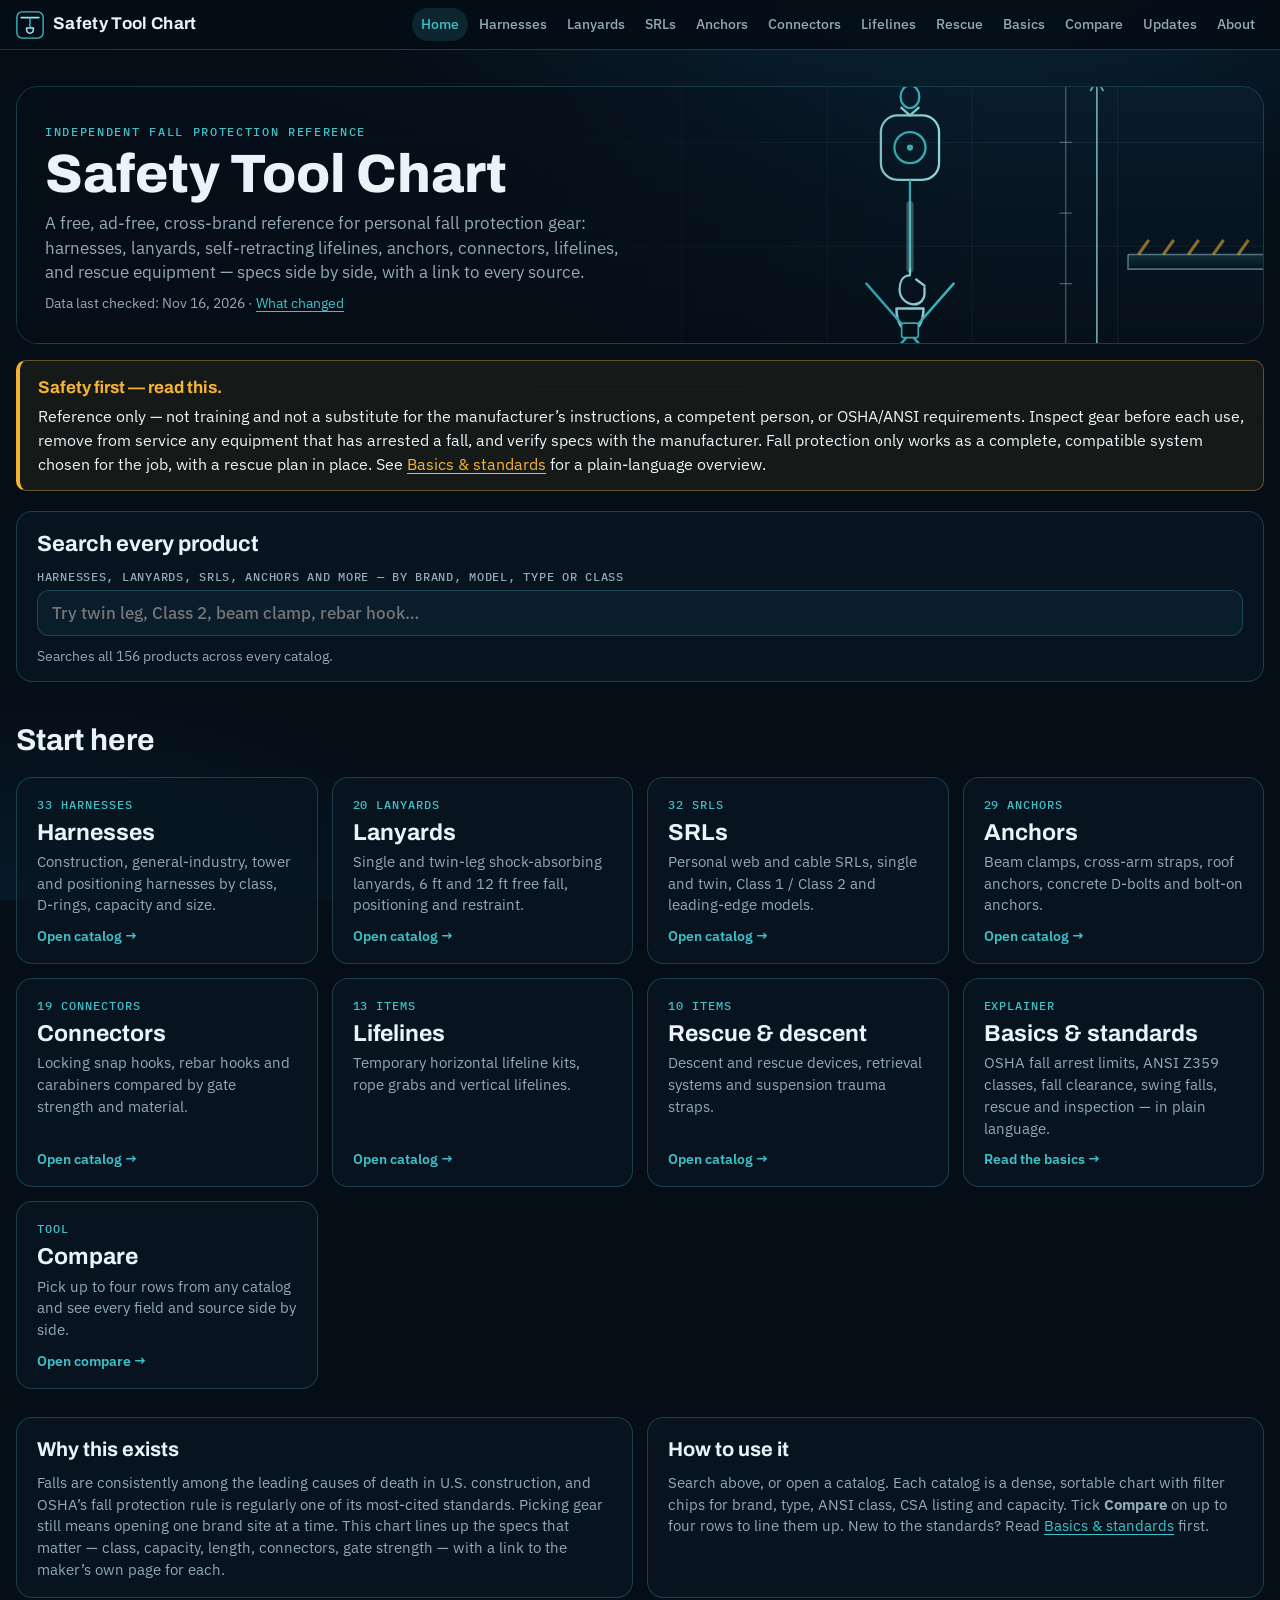
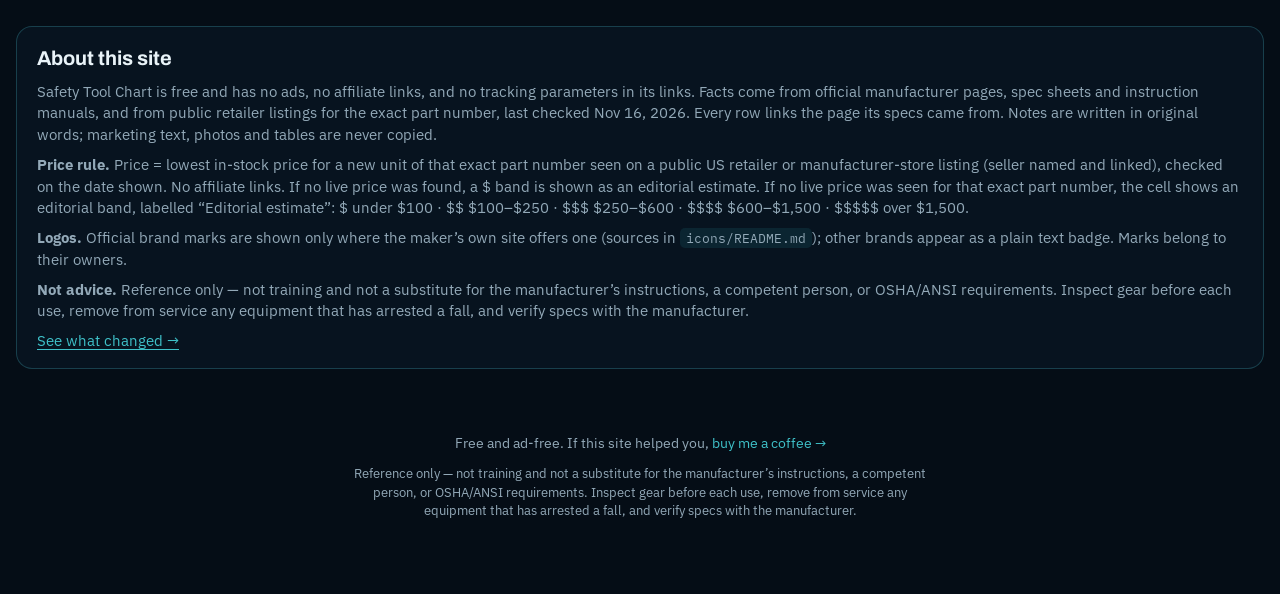
==== commit 99fddbbd: "Add connectors from 3M DBI-SALA, Miller, MSA and Frontline; add Werner harnesses and SRLs" ====
--- a/index.html
+++ b/index.html
@@ -132,12 +132,12 @@
     <h2 id="site-search-h">Search every product</h2>
     <label for="site-search">Harnesses, lanyards, SRLs, anchors and more — by brand, model, type or class</label>
     <input type="search" id="site-search" placeholder="Try twin leg, Class 2, beam clamp, rebar hook…" autocomplete="off" spellcheck="false" aria-describedby="site-status" aria-controls="site-results">
-    <p class="sr-status" id="site-status" aria-live="polite">Searches all 143 products across every catalog.</p>
+    <p class="sr-status" id="site-status" aria-live="polite">Searches all 156 products across every catalog.</p>
     <ul class="sr-list" id="site-results" hidden></ul>
   </section>
   <section class="grp">
     <h2>Start here</h2>
-    <div class="grid"><a class="card" href="harnesses.html"><span class="cnt">30 harnesses</span><span class="nm">Harnesses</span><span class="ds">Construction, general-industry, tower and positioning harnesses by class, D-rings, capacity and size.</span><span class="go">Open catalog →</span></a><a class="card" href="lanyards.html"><span class="cnt">20 lanyards</span><span class="nm">Lanyards</span><span class="ds">Single and twin-leg shock-absorbing lanyards, 6 ft and 12 ft free fall, positioning and restraint.</span><span class="go">Open catalog →</span></a><a class="card" href="srls.html"><span class="cnt">29 SRLs</span><span class="nm">SRLs</span><span class="ds">Personal web and cable SRLs, single and twin, Class 1 / Class 2 and leading-edge models.</span><span class="go">Open catalog →</span></a><a class="card" href="anchors.html"><span class="cnt">29 anchors</span><span class="nm">Anchors</span><span class="ds">Beam clamps, cross-arm straps, roof anchors, concrete D-bolts and bolt-on anchors.</span><span class="go">Open catalog →</span></a><a class="card" href="connectors.html"><span class="cnt">12 connectors</span><span class="nm">Connectors</span><span class="ds">Locking snap hooks, rebar hooks and carabiners compared by gate strength and material.</span><span class="go">Open catalog →</span></a><a class="card" href="lifelines.html"><span class="cnt">13 items</span><span class="nm">Lifelines</span><span class="ds">Temporary horizontal lifeline kits, rope grabs and vertical lifelines.</span><span class="go">Open catalog →</span></a><a class="card" href="rescue.html"><span class="cnt">10 items</span><span class="nm">Rescue &amp; descent</span><span class="ds">Descent and rescue devices, retrieval systems and suspension trauma straps.</span><span class="go">Open catalog →</span></a><a class="card" href="basics.html"><span class="cnt">Explainer</span><span class="nm">Basics &amp; standards</span><span class="ds">OSHA fall arrest limits, ANSI Z359 classes, fall clearance, swing falls, rescue and inspection — in plain language.</span><span class="go">Read the basics →</span></a><a class="card" href="compare.html"><span class="cnt">Tool</span><span class="nm">Compare</span><span class="ds">Pick up to four rows from any catalog and see every field and source side by side.</span><span class="go">Open compare →</span></a></div>
+    <div class="grid"><a class="card" href="harnesses.html"><span class="cnt">33 harnesses</span><span class="nm">Harnesses</span><span class="ds">Construction, general-industry, tower and positioning harnesses by class, D-rings, capacity and size.</span><span class="go">Open catalog →</span></a><a class="card" href="lanyards.html"><span class="cnt">20 lanyards</span><span class="nm">Lanyards</span><span class="ds">Single and twin-leg shock-absorbing lanyards, 6 ft and 12 ft free fall, positioning and restraint.</span><span class="go">Open catalog →</span></a><a class="card" href="srls.html"><span class="cnt">32 SRLs</span><span class="nm">SRLs</span><span class="ds">Personal web and cable SRLs, single and twin, Class 1 / Class 2 and leading-edge models.</span><span class="go">Open catalog →</span></a><a class="card" href="anchors.html"><span class="cnt">29 anchors</span><span class="nm">Anchors</span><span class="ds">Beam clamps, cross-arm straps, roof anchors, concrete D-bolts and bolt-on anchors.</span><span class="go">Open catalog →</span></a><a class="card" href="connectors.html"><span class="cnt">19 connectors</span><span class="nm">Connectors</span><span class="ds">Locking snap hooks, rebar hooks and carabiners compared by gate strength and material.</span><span class="go">Open catalog →</span></a><a class="card" href="lifelines.html"><span class="cnt">13 items</span><span class="nm">Lifelines</span><span class="ds">Temporary horizontal lifeline kits, rope grabs and vertical lifelines.</span><span class="go">Open catalog →</span></a><a class="card" href="rescue.html"><span class="cnt">10 items</span><span class="nm">Rescue &amp; descent</span><span class="ds">Descent and rescue devices, retrieval systems and suspension trauma straps.</span><span class="go">Open catalog →</span></a><a class="card" href="basics.html"><span class="cnt">Explainer</span><span class="nm">Basics &amp; standards</span><span class="ds">OSHA fall arrest limits, ANSI Z359 classes, fall clearance, swing falls, rescue and inspection — in plain language.</span><span class="go">Read the basics →</span></a><a class="card" href="compare.html"><span class="cnt">Tool</span><span class="nm">Compare</span><span class="ds">Pick up to four rows from any catalog and see every field and source side by side.</span><span class="go">Open compare →</span></a></div>
   </section>
   <div class="notes">
     <section>
@@ -180,7 +180,7 @@
 </script>
 <script src="compare.js?v=20261116a"></script>
 <script src="nav.js?v=20261116a"></script>
-<script>window.SEARCH_INDEX = [{"name": "AVAO FAST International Version C071DB00", "maker": "Petzl", "tags": ["Positioning / rope access harness"], "extra": "Rope access / work-positioning harness with quick-release leg buckles AVAO FAST International Version CE EN 361 CE EN 813 CE EN 358 ANSI Z359.11 ANSI Z459.1 CSA Z259.10 NFPA 2500 class 3", "icon": null, "section": "Harnesses", "href": "harnesses.html#p-petzl-avao-fast-intl-c071db00"}, {"name": "AVAO International Version C071CB00", "maker": "Petzl", "tags": ["Positioning / rope access harness"], "extra": "Rope access / work-positioning harness, self-locking leg buckles AVAO International Version CE EN 361 CE EN 813 CE EN 358 ANSI Z359.11 ANSI Z459.1 CSA Z259.10 NFPA 2500 class 3", "icon": null, "section": "Harnesses", "href": "harnesses.html#p-petzl-avao-intl-c071cb00"}, {"name": "VOLT International Version C072CB00", "maker": "Petzl", "tags": ["Tower / climbing harness"], "extra": "Tower / utility climbing harness with ladder-climb point VOLT International Version CE EN 361 CE EN 358 CE EN 813 ANSI Z359.11 CSA Z259.10", "icon": null, "section": "Harnesses", "href": "harnesses.html#p-petzl-volt-intl-c072cb00"}, {"name": "VOLT LIGHT International Version C072HA00", "maker": "Petzl", "tags": ["Tower / climbing harness"], "extra": "Lighter climbing / positioning harness with folding side rings VOLT LIGHT International Version CE EN 361 CE EN 358 ANSI Z359.11 CSA Z259.10", "icon": null, "section": "Harnesses", "href": "harnesses.html#p-petzl-volt-light-intl-c072ha00"}, {"name": "NEWTON International Version C073BA01", "maker": "Petzl", "tags": ["General industry harness"], "extra": "Lightweight fall-arrest harness, dual dorsal points NEWTON International Version CE EN 361 ANSI Z359.11 CSA Z259.10", "icon": null, "section": "Harnesses", "href": "harnesses.html#p-petzl-newton-intl-c073ba01"}, {"name": "NEWTON FAST International Version C073DA01", "maker": "Petzl", "tags": ["General industry harness"], "extra": "Fall-arrest harness with padded straps and quick-release leg buckles NEWTON FAST International Version CE EN 361 ANSI Z359.11 CSA Z259.10", "icon": null, "section": "Harnesses", "href": "harnesses.html#p-petzl-newton-fast-intl-c073da01"}, {"name": "V-FIT 10194630", "maker": "MSA", "tags": ["General industry harness"], "extra": "Racing-style harness, back D-ring, quick-connect legs, shoulder pads V-FIT ANSI Z359.11 CSA Z259.10 OSHA", "icon": null, "section": "Harnesses", "href": "harnesses.html#p-msa-v-fit-10194630"}, {"name": "Contractor 7015", "maker": "FallTech", "tags": ["Construction / general industry harness"], "extra": "Entry-level non-belted harness, back D-ring, mating buckles Contractor ANSI Z359.11-2014 OSHA 1926.502 and 1910.140 CSA Z259.10-2018", "icon": null, "section": "Harnesses", "href": "harnesses.html#p-falltech-contractor-7015"}, {"name": "Contractor+ 7016B", "maker": "FallTech", "tags": ["Construction / general industry harness"], "extra": "Non-belted harness with SRL dorsal sleeve and tongue-buckle legs Contractor+ ANSI Z359.11-2021 CSA Z259.10-2018 OSHA 1926.502 and 1910.66", "icon": null, "section": "Harnesses", "href": "harnesses.html#p-falltech-contractor-plus-7016b"}, {"name": "Advanced ComforTech Gel 7081BL", "maker": "FallTech", "tags": ["Construction harness"], "extra": "Belted construction harness, gel padding, tongue-buckle legs Advanced ComforTech Gel ANSI Z359.11-2014 OSHA 1926.502 and 1910.140 CSA Z259.10-2018", "icon": null, "section": "Harnesses", "href": "harnesses.html#p-falltech-comfortech-gel-7081b"}, {"name": "FT-Arc Flash 8077FDQCS", "maker": "FallTech", "tags": ["Arc-flash climbing harness"], "extra": "Arc-flash climbing harness, Nomex/Kevlar web, quick-connect FT-Arc Flash ANSI Z359.11-2021 OSHA 1926.502 and 1910.140 CSA Z259.10-2018 ASTM F887-20", "icon": null, "section": "Harnesses", "href": "harnesses.html#p-falltech-ft-arc-flash-8077fdqc"}, {"name": "Arc Flash 7049", "maker": "FallTech", "tags": ["Arc-flash harness"], "extra": "Arc-rated nylon non-belted harness, back D-ring Arc Flash ANSI Z359.11-2014 ASTM F887 OSHA 1926.502 and 1910.66", "icon": null, "section": "Harnesses", "href": "harnesses.html#p-falltech-arc-flash-nylon-7049"}, {"name": "Carbon FT-One Tower 8048QCS", "maker": "FallTech", "tags": ["Tower / climbing harness"], "extra": "Tower climber harness with carbon-fiber seat, quick-connect legs Carbon FT-One Tower ANSI Z359.11-2021 OSHA 1926.502 and 1910.140 CSA Z259.10-2018", "icon": null, "section": "Harnesses", "href": "harnesses.html#p-falltech-carbon-ft-one-tower-8048qc"}, {"name": "V-FORM 10197196", "maker": "MSA", "tags": ["General industry harness"], "extra": "Basic vest harness, back D-ring, quick-fit leg straps V-FORM ANSI Z359.11 CSA Z259.10 OSHA", "icon": null, "section": "Harnesses", "href": "harnesses.html#p-msa-v-form-10197196"}, {"name": "V-FORM+ 10206161", "maker": "MSA", "tags": ["Construction harness"], "extra": "Construction harness, shoulder and waist padding, belt, tongue-buckle legs V-FORM+ ANSI Z359.11-2021 CSA Z259.10", "icon": null, "section": "Harnesses", "href": "harnesses.html#p-msa-v-form-plus-10206161"}, {"name": "V-FORM 10197215", "maker": "MSA", "tags": ["Positioning harness"], "extra": "Positioning harness, back and hip D-rings, tongue-buckle legs V-FORM ANSI Z359.11 CSA Z259.10 OSHA", "icon": null, "section": "Harnesses", "href": "harnesses.html#p-msa-v-form-10197215"}, {"name": "Velocity 01700", "maker": "Guardian", "tags": ["General industry harness"], "extra": "Economy harness, pass-through legs, water-repellent web Velocity ANSI Z359.11-2021 OSHA 1926.502 OSHA 1910.140 CSA Z259.10-2018", "icon": null, "section": "Harnesses", "href": "harnesses.html#p-guardian-velocity-01700"}, {"name": "Cyclone 21045", "maker": "Guardian", "tags": ["General industry / construction harness"], "extra": "Padded harness with quick-connect chest and legs, X-back Cyclone OSHA 1910.140 OSHA 1926.502 ANSI Z359.11-2014", "icon": null, "section": "Harnesses", "href": "harnesses.html#p-guardian-cyclone-21045"}, {"name": "Seraph 3711172", "maker": "Guardian", "tags": ["Construction harness"], "extra": "Construction harness with belt, side D-rings, tongue-buckle legs Seraph ANSI Z359.11-2021 OSHA 1910.140 & 1926.502 CSA Z259.10-2018", "icon": null, "section": "Harnesses", "href": "harnesses.html#p-guardian-seraph-3711172"}, {"name": "B7-Comfort 3740085", "maker": "Guardian", "tags": ["Construction harness"], "extra": "Premium adjustable construction harness, quick-connect legs B7-Comfort ANSI Z359.11 OSHA 1910.140 & 1926.502 CSA Z259.10", "icon": null, "section": "Harnesses", "href": "harnesses.html#p-guardian-b7-comfort-3740085"}, {"name": "Warthog B2002", "maker": "Malta Dynamics", "tags": ["Construction / general industry harness"], "extra": "Economy harness, tongue-buckle legs, dual lanyard keepers Warthog", "icon": null, "section": "Harnesses", "href": "harnesses.html#p-malta-dynamics-warthog-tongue-b2002"}, {"name": "Warthog B2000", "maker": "Malta Dynamics", "tags": ["Construction / general industry harness"], "extra": "Economy harness, pass-through leg buckles Warthog", "icon": null, "section": "Harnesses", "href": "harnesses.html#p-malta-dynamics-warthog-pass-thru-b2000"}, {"name": "Delta 1102000", "maker": "3M DBI-SALA", "tags": ["Construction / general industry harness"], "extra": "Vest-style harness, stand-up back D-ring, tongue legs Delta OSHA 1910.66 OSHA 1926.502 ANSI A10.32 ANSI Z359.1 ANSI Z359.4", "icon": null, "section": "Harnesses", "href": "harnesses.html#p-3m-dbi-sala-delta-1102000"}, {"name": "ExoFit X300 (formerly ExoFit NEX) 1113001", "maker": "3M DBI-SALA", "tags": ["General industry harness"], "extra": "Padded universal harness, quick-connect legs, stand-up aluminum D-ring ExoFit X300 (formerly ExoFit NEX) ANSI Z359.11 OSHA 1910.140 OSHA 1926.502", "icon": null, "section": "Harnesses", "href": "harnesses.html#p-3m-dbi-sala-exofit-x300-1113001"}, {"name": "Delta Arc Flash 1110750", "maker": "3M DBI-SALA", "tags": ["Arc-flash harness"], "extra": "Arc-flash harness with web loops, no metal above the waist Delta Arc Flash", "icon": null, "section": "Harnesses", "href": "harnesses.html#p-3m-dbi-sala-delta-arc-flash-1110750"}, {"name": "Protecta Construction 1161308", "maker": "3M Protecta", "tags": ["Construction harness"], "extra": "Construction harness with belt, hip pad, side D-rings, tongue legs Protecta Construction ANSI Z359.11 OSHA 1926.502", "icon": null, "section": "Harnesses", "href": "harnesses.html#p-3m-protecta-construction-1161308"}, {"name": "AirCore AC-QC/UGN", "maker": "Honeywell Miller", "tags": ["General industry harness"], "extra": "Lightweight breathable-pad harness, stretch web, quick-connect legs AirCore OSHA 1926.502 ANSI A10.32 ANSI Z359.1 CSA Z259.10-12", "icon": null, "section": "Harnesses", "href": "harnesses.html#p-honeywell-miller-aircore-ac-qc-ugn"}, {"name": "Titan T4500/UAK", "maker": "Honeywell Miller", "tags": ["General industry harness"], "extra": "Hi-vis economy harness, tongue-buckle legs Titan", "icon": null, "section": "Harnesses", "href": "harnesses.html#p-honeywell-miller-titan-t4500"}, {"name": "Revolution Nomex RKN-QC/UBK", "maker": "Honeywell Miller", "tags": ["Flame-resistant / hot-work harness"], "extra": "Nomex/Kevlar web harness, quick-connect legs Revolution Nomex", "icon": null, "section": "Harnesses", "href": "harnesses.html#p-honeywell-miller-nomex-revolution-rkn-qc"}, {"name": "American Construction 110CTB-ML-AM", "maker": "Frontline", "tags": ["Construction harness"], "extra": "Construction harness, all-aluminum hardware, belt and side D-rings American Construction ANSI Z359.11-2014 ANSI Z359.15-2014 OSHA 1910.140 OSHA 1926.502", "icon": null, "section": "Harnesses", "href": "harnesses.html#p-frontline-american-construction-110ctb-ml-am"}, {"name": "Internal Lanyard 8259", "maker": "FallTech", "tags": ["Shock-absorbing lanyard, single leg", "6 ft FF"], "extra": "6 ft internal-absorber lanyard, single leg, two snap hooks Internal Lanyard ANSI Z359.13-2013 OSHA 1926.502 OSHA 1910.66", "icon": null, "section": "Lanyards", "href": "lanyards.html#p-falltech-8259"}, {"name": "Internal Lanyard 82593", "maker": "FallTech", "tags": ["Shock-absorbing lanyard, single leg", "6 ft FF"], "extra": "6 ft internal-absorber lanyard, single leg, snap hook plus rebar hook Internal Lanyard ANSI Z359.13-2013 OSHA 1926.502 OSHA 1910.66", "icon": null, "section": "Lanyards", "href": "lanyards.html#p-falltech-82593"}, {"name": "ElasTech 8240", "maker": "FallTech", "tags": ["Shock-absorbing lanyard, single leg", "6 ft FF"], "extra": "4.5-6 ft elastic internal-absorber lanyard, single leg, snap hooks ElasTech ANSI Z359.13-2013 OSHA 1926.502 OSHA 1910.66", "icon": null, "section": "Lanyards", "href": "lanyards.html#p-falltech-8240"}, {"name": "Ironman 8247BY", "maker": "FallTech", "tags": ["Shock-absorbing lanyard, twin leg", "6 ft FF / 12 ft FF"], "extra": "6 ft dual-class lanyard (12 ft free fall rated), twin leg, snap hooks Ironman ANSI Z359.13-2013 OSHA 1926.502 OSHA 1910.66", "icon": null, "section": "Lanyards", "href": "lanyards.html#p-falltech-8247by"}, {"name": "Leading Edge 8354LEYC2D", "maker": "FallTech", "tags": ["Leading-edge lanyard, twin leg", "12 ft FF"], "extra": "6 ft leading-edge cable lanyard, twin leg, swivel rebar hooks Leading Edge OSHA 1926.502 OSHA 1910.66", "icon": null, "section": "Lanyards", "href": "lanyards.html#p-falltech-8354leyc2d"}, {"name": "Restraint 8209", "maker": "FallTech", "tags": ["Restraint lanyard"], "extra": "4-6 ft adjustable restraint lanyard, steel snap hooks Restraint ANSI Z359.3-2019 OSHA 1926.502 OSHA 1910.66 CSA Z259.11-2017", "icon": null, "section": "Lanyards", "href": "lanyards.html#p-falltech-8209"}, {"name": "Tower Climber 8165B65", "maker": "FallTech", "tags": ["Positioning lanyard"], "extra": "6.5 ft rope positioning lanyard with auto-locking adjuster, snap hook and carabiner Tower Climber ANSI Z359.3-2017 OSHA 1926.502 OSHA 1910.66", "icon": null, "section": "Lanyards", "href": "lanyards.html#p-falltech-8165b65"}, {"name": "Absorbica-Y L014AB01", "maker": "Petzl", "tags": ["Shock-absorbing lanyard, twin leg", "12 ft FF"], "extra": "Twin-leg lanyard with compact absorber, 6 ft under ANSI, no end connectors Absorbica-Y ANSI Z359.13 CSA Z259.11-17 CE EN 355", "icon": null, "section": "Lanyards", "href": "lanyards.html#p-petzl-absorbica-y-150-l014ab01"}, {"name": "Grillon L052AA00", "maker": "Petzl", "tags": ["Positioning lanyard"], "extra": "2 m adjustable work-positioning rope lanyard, no connectors Grillon ANSI Z359.3 CSA Z259.11 CE EN 358", "icon": null, "section": "Lanyards", "href": "lanyards.html#p-petzl-grillon-l052aa00"}, {"name": "ShockWave2 1244409", "maker": "3M DBI-SALA", "tags": ["Shock-absorbing lanyard, twin leg"], "extra": "6 ft stretch-web 100% tie-off lanyard, snap hook center, aluminum rebar hooks on legs ShockWave2 OSHA 1910.66 OSHA 1926.502 ANSI A10.32 ANSI Z359.13", "icon": null, "section": "Lanyards", "href": "lanyards.html#p-3m-dbi-sala-shockwave2-1244409"}, {"name": "Force2 1246161", "maker": "3M DBI-SALA", "tags": ["Shock-absorbing lanyard, twin leg", "12 ft FF"], "extra": "6 ft web 100% tie-off lanyard with snap hooks, 12 ft free fall rated Force2 OSHA 1910.66 OSHA 1926.502 ANSI A10.32 ANSI Z359.13", "icon": null, "section": "Lanyards", "href": "lanyards.html#p-3m-dbi-sala-force2-1246161"}, {"name": "Force2 (EZ-Stop F2) 1246167", "maker": "3M DBI-SALA", "tags": ["Shock-absorbing lanyard, single leg", "12 ft FF"], "extra": "6 ft web single-leg lanyard, self-locking snap hooks, 12 ft free fall rated Force2 (EZ-Stop F2) OSHA 1910.66 OSHA 1926.502 ANSI A10.32 ANSI Z359.13", "icon": null, "section": "Lanyards", "href": "lanyards.html#p-3m-dbi-sala-force2-1246167"}, {"name": "100% Tie-Off Stretch Web 1342101", "maker": "3M Protecta", "tags": ["Shock-absorbing lanyard, twin leg"], "extra": "6 ft stretch-web 100% tie-off shock-absorbing lanyard 100% Tie-Off Stretch Web", "icon": null, "section": "Lanyards", "href": "lanyards.html#p-3m-protecta-1342101"}, {"name": "V-Series 10188103", "maker": "MSA", "tags": ["Shock-absorbing lanyard, single leg"], "extra": "6 ft standard adjustable single-leg shock-absorbing lanyard, large snap hooks V-Series CSA Z259.11-17 OSHA", "icon": null, "section": "Lanyards", "href": "lanyards.html#p-msa-v-series-10188103"}, {"name": "Manyard 219WRS-Z7/6FTYL", "maker": "Honeywell Miller", "tags": ["Shock-absorbing lanyard, single leg"], "extra": "6 ft single-leg shock-absorbing lanyard, locking snap hook and locking rebar hook Manyard OSHA 1926.502 OSHA 1910.66 ANSI A10.32 ANSI Z359-2007 CSA Z259.11", "icon": null, "section": "Lanyards", "href": "lanyards.html#p-honeywell-miller-manyard-219wrs-z7-6ftyl"}, {"name": "External Shock Lanyard 01220", "maker": "Guardian", "tags": ["Shock-absorbing lanyard, single leg"], "extra": "6 ft single-leg lanyard with external shock pack External Shock Lanyard", "icon": null, "section": "Lanyards", "href": "lanyards.html#p-guardian-01220"}, {"name": "Non-Shock Absorbing Lanyard 01270", "maker": "Guardian", "tags": ["Restraint lanyard"], "extra": "6 ft double-leg restraint lanyard, no shock absorber, steel snap hooks Non-Shock Absorbing Lanyard", "icon": null, "section": "Lanyards", "href": "lanyards.html#p-guardian-01270"}, {"name": "DeCoil C311102", "maker": "Werner", "tags": ["Shock-absorbing lanyard, single leg"], "extra": "6 ft adjustable single-leg tie-back lanyard with DCELL shock pack, snap hooks DeCoil ANSI Z359.13-2013 OSHA 29 CFR 1910.140/1926.502", "icon": null, "section": "Lanyards", "href": "lanyards.html#p-werner-c311102"}, {"name": "DeCoil C311120", "maker": "Werner", "tags": ["Shock-absorbing lanyard, single leg", "12 ft FF"], "extra": "6-12 ft free-fall single-leg lanyard, snap hooks, heavy-duty shock pack DeCoil ANSI Z359.13-2013 OSHA 29 CFR 1910.66/1926.502", "icon": null, "section": "Lanyards", "href": "lanyards.html#p-werner-c311120"}, {"name": "Positioning C111103", "maker": "Werner", "tags": ["Positioning lanyard"], "extra": "3 ft web work-positioning lanyard, snap hooks both ends, no absorber Positioning ANSI Z359.3-2019 OSHA 29 CFR 1910/1926", "icon": null, "section": "Lanyards", "href": "lanyards.html#p-werner-c111103"}, {"name": "FT-X Web 84709SP1", "maker": "FallTech", "tags": ["SRL, personal, web, single", "Class 1 (SRL-P)"], "extra": "9 ft Dyneema web personal SRL, steel snap hook FT-X Web ANSI Z359.14-2021 OSHA 1926.502 and 1910.66", "icon": null, "section": "SRLs", "href": "srls.html#p-falltech-ft-x-web-84709sp1"}, {"name": "FT-X Web 84709TP1", "maker": "FallTech", "tags": ["SRL, personal, web, twin", "Class 1 (SRL-P)"], "extra": "9 ft Dyneema web twin-leg personal SRL, steel snap hooks FT-X Web ANSI Z359.14-2021 OSHA 1926.502 and 1910.66", "icon": null, "section": "SRLs", "href": "srls.html#p-falltech-ft-x-web-84709tp1"}, {"name": "CTR Class 1 SRL 723760", "maker": "FallTech", "tags": ["SRL, cable", "Class 1"], "extra": "60 ft cable SRL, steel swivel snap hook CTR Class 1 SRL ANSI Z359.14-2021 OSHA 1926.502 and 1910.66 CSA Z259.2.2-2017", "icon": null, "section": "SRLs", "href": "srls.html#p-falltech-ctr-723760"}, {"name": "FT-R Leading Edge 721530LEC", "maker": "FallTech", "tags": ["SRL-LE, cable", "Class 2 (SRL-LE)"], "extra": "30 ft leading-edge cable SRL, steel swivel snap hook FT-R Leading Edge ANSI Z359.14-2021 OSHA 1926.502 and 1910.66 CSA Z259.2.2-2017(R2022)", "icon": null, "section": "SRLs", "href": "srls.html#p-falltech-ft-r-721530lec"}, {"name": "FT-X EdgeCore 84108SP1", "maker": "FallTech", "tags": ["SRL-LE, personal, cable", "Class 2 (SRL-P)"], "extra": "8 ft Kevlar-line leading-edge personal SRL, steel swivel snap hook FT-X EdgeCore ANSI Z359.14-2021 OSHA 1926.502 and 1910.66 CSA Z259.2.2-2017", "icon": null, "section": "SRLs", "href": "srls.html#p-falltech-ft-x-edgecore-84108sp1"}, {"name": "FT-R SRL-R 721560R", "maker": "FallTech", "tags": ["SRL-R, cable, 3-way", "Class 1 (SRL-R)"], "extra": "60 ft 3-way SRL with retrieval winch FT-R SRL-R ANSI Z359.14-2021 OSHA 1910.140 OSHA 1926.502", "icon": null, "section": "SRLs", "href": "srls.html#p-falltech-ft-r-srl-r-721560r"}, {"name": "DuraTech 82706TB1", "maker": "FallTech", "tags": ["SRL, personal, web, twin", "Class B"], "extra": "6 ft web twin-leg personal SRD, steel snap hooks DuraTech ANSI Z359.14-2014 OSHA 1926.502 and 1910.66", "icon": null, "section": "SRLs", "href": "srls.html#p-falltech-duratech-82706tb1"}, {"name": "TurboLite+ MTL-OHW1-01/6FT", "maker": "Honeywell Miller", "tags": ["SRL, personal, web, single", "Class 1"], "extra": "6 ft web personal fall limiter, carabiner + locking snap hook TurboLite+ OSHA ANSI Z359.14-2021 CSA", "icon": null, "section": "SRLs", "href": "srls.html#p-miller-turbolite-mtl-ohw1-01-6ft"}, {"name": "TurboLite MTL-OHW2-28/6FT", "maker": "Honeywell Miller", "tags": ["SRL, personal, web, twin", "Class 1"], "extra": "6 ft twin web personal fall limiter, rebar hooks TurboLite OSHA ANSI Z359.14-2021", "icon": null, "section": "SRLs", "href": "srls.html#p-miller-turbolite-mtl-ohw2-28-6ft"}, {"name": "Falcon+ Edge MFS-LEP1-02/30FT", "maker": "Honeywell Miller", "tags": ["SRL-LE, cable"], "extra": "30 ft edge-rated cable SRL Falcon+ Edge OSHA 1926.502 ANSI Z359.14-2021 CSA Z259.2.2-2017", "icon": null, "section": "SRLs", "href": "srls.html#p-miller-falcon-edge-mfs-lep1-02-30ft"}, {"name": "Rebel Leading Edge 3590046", "maker": "3M Protecta", "tags": ["SRL-LE, cable"], "extra": "20 ft leading-edge cable SRL with external absorber Rebel Leading Edge OSHA ANSI Z359.14", "icon": null, "section": "SRLs", "href": "srls.html#p-3m-protecta-rebel-3590046"}, {"name": "Rebel 3590038", "maker": "3M Protecta", "tags": ["SRL, cable"], "extra": "50 ft galvanized cable SRL Rebel OSHA 1926 ANSI Z359.14", "icon": null, "section": "SRLs", "href": "srls.html#p-3m-protecta-rebel-3590038"}, {"name": "Nano-Lok Edge 3500288", "maker": "3M DBI-SALA", "tags": ["SRL-LE, personal, cable"], "extra": "8 ft foot-level tie-off cable SRL Nano-Lok Edge OSHA", "icon": null, "section": "SRLs", "href": "srls.html#p-3m-dbi-sala-nano-lok-edge-3500288"}, {"name": "Rebel Web 3100506", "maker": "3M Protecta", "tags": ["SRL, personal, web, single"], "extra": "6 ft polyester web personal SRL Rebel Web OSHA", "icon": null, "section": "SRLs", "href": "srls.html#p-3m-protecta-rebel-web-3100506"}, {"name": "Nano-Lok 3100550", "maker": "3M DBI-SALA", "tags": ["SRL, personal, web, twin"], "extra": "Twin-leg Nano-Lok web SRL Nano-Lok OSHA", "icon": null, "section": "SRLs", "href": "srls.html#p-3m-dbi-sala-nano-lok-twin-3100550"}, {"name": "Sealed-Blok RSQ 3400165", "maker": "3M DBI-SALA", "tags": ["SRL-R, cable"], "extra": "50 ft stainless cable SRL with built-in rescue winch Sealed-Blok RSQ OSHA", "icon": null, "section": "SRLs", "href": "srls.html#p-3m-dbi-sala-sealed-blok-rsq-3400165"}, {"name": "V-EDGE 63410-00A", "maker": "MSA", "tags": ["SRL-LE, cable", "Class 2"], "extra": "30 ft leading-edge cable SRL V-EDGE OSHA ANSI Z359.14-2021", "icon": null, "section": "SRLs", "href": "srls.html#p-msa-v-edge-63410-00a"}, {"name": "V-SHOCK VSOHW-031-NB-A", "maker": "MSA", "tags": ["SRL, personal, web, single"], "extra": "10 ft web personal fall limiter, carabiner + snap hook V-SHOCK OSHA ANSI Z359.14-2021", "icon": null, "section": "SRLs", "href": "srls.html#p-msa-v-shock-vsohw-031-nb-a"}, {"name": "CR5 1400198", "maker": "Guardian", "tags": ["SRL, personal, web, single", "Class 1"], "extra": "6 ft Class 1 web personal SRL CR5 OSHA", "icon": null, "section": "SRLs", "href": "srls.html#p-guardian-cr5-1400198"}, {"name": "CR3-Edge 4200202", "maker": "Guardian", "tags": ["SRL-LE, personal, cable", "Class 2"], "extra": "8 ft Class 2 cable SRL, steel rebar hook CR3-Edge OSHA", "icon": null, "section": "SRLs", "href": "srls.html#p-guardian-cr3-edge-4200202"}, {"name": "Halo 10910", "maker": "Guardian", "tags": ["SRL, cable", "Class 1"], "extra": "20 ft Class 1 cable SRL Halo OSHA", "icon": null, "section": "SRLs", "href": "srls.html#p-guardian-halo-10910"}, {"name": "Halo Big Block 10918", "maker": "Guardian", "tags": ["SRL, cable"], "extra": "65 ft galvanized cable SRL Halo Big Block OSHA", "icon": null, "section": "SRLs", "href": "srls.html#p-guardian-halo-big-block-10918"}, {"name": "3-Way Rescue 10974", "maker": "Guardian", "tags": ["SRL-R, cable, 3-way"], "extra": "50 ft confined-space SRL with retrieval 3-Way Rescue Z359.1-2007", "icon": null, "section": "SRLs", "href": "srls.html#p-guardian-3-way-rescue-10974"}, {"name": "Web SRL RPW061S", "maker": "Frontline", "tags": ["SRL, personal, web, single"], "extra": "6 ft polyester web SRL Web SRL OSHA", "icon": null, "section": "SRLs", "href": "srls.html#p-frontline-rpw061s"}, {"name": "RPG Cable RPG100", "maker": "Frontline", "tags": ["SRL, cable"], "extra": "100 ft galvanized cable SRL RPG Cable OSHA", "icon": null, "section": "SRLs", "href": "srls.html#p-frontline-rpg100"}, {"name": "Leading Edge Cable RPG50LE", "maker": "Frontline", "tags": ["SRL-LE, cable"], "extra": "50 ft leading-edge cable SRL Leading Edge Cable OSHA", "icon": null, "section": "SRLs", "href": "srls.html#p-frontline-rpg50le"}, {"name": "Latitude Edge 023-5350", "maker": "Safewaze", "tags": ["SRL-LE, personal, cable", "Class 2 (SRL-P)"], "extra": "8 ft Class 2 personal SRL, galvanized snap hook Latitude Edge OSHA", "icon": null, "section": "SRLs", "href": "srls.html#p-safewaze-latitude-edge-023-5350"}, {"name": "Latitude Web 019-5044", "maker": "Safewaze", "tags": ["SRL, personal, web, single", "Class 1"], "extra": "6 ft Class 1 web personal SRD Latitude Web OSHA", "icon": null, "section": "SRLs", "href": "srls.html#p-safewaze-latitude-019-5044"}, {"name": "Northstar Classic FS-EX10-100-G", "maker": "Safewaze", "tags": ["SRL, cable"], "extra": "100 ft galvanized cable SRL Northstar Classic OSHA 1926-502 ANSI Z359.14-2021 ANSI A10.32-2012", "icon": null, "section": "SRLs", "href": "srls.html#p-safewaze-northstar-classic-fs-ex10-100-g"}, {"name": "Roof anchors A6303", "maker": "Malta Dynamics", "tags": ["Roof anchor"], "extra": "Reusable roof anchor, 21 in, two movable legs Roof anchors OSHA 1910 OSHA 1926 Subpart M ANSI Z359.18-2017 Type A ANSI A10.32-12", "icon": null, "section": "Anchors", "href": "anchors.html#p-malta-dynamics-reusable-roof-anchor-a6303"}, {"name": "Roof anchors A6318", "maker": "Malta Dynamics", "tags": ["Roof anchor (disposable)"], "extra": "Single-use (disposable) roof anchor, nail-on Roof anchors OSHA 1926.502 OSHA 1910.66 ANSI Z359.18-2017", "icon": null, "section": "Anchors", "href": "anchors.html#p-malta-dynamics-single-use-roof-anchor-a6318"}, {"name": "Roof anchors A6308", "maker": "Malta Dynamics", "tags": ["Roof anchor (permanent)"], "extra": "Permanent ridge roof anchor, 10 in ridge, stainless body Roof anchors ANSI OSHA", "icon": null, "section": "Anchors", "href": "anchors.html#p-malta-dynamics-permanent-roof-anchor-a6308"}, {"name": "Roof anchors A6320", "maker": "Malta Dynamics", "tags": ["Roof anchor (permanent)"], "extra": "Fixed-post roof anchor, 12 in post (18 in is A6321) Roof anchors ANSI Z359.18-2017 OSHA 1926 Subpart M OSHA 1910", "icon": null, "section": "Anchors", "href": "anchors.html#p-malta-dynamics-roof-anchor-standard-a6320"}, {"name": "Parapet anchor A6316", "maker": "Malta Dynamics", "tags": ["Parapet anchor"], "extra": "Reusable parapet clamp anchor for walls 2.36-14.1 in thick Parapet anchor", "icon": null, "section": "Anchors", "href": "anchors.html#p-malta-dynamics-parapet-anchor-a6316"}, {"name": "Beam anchors A6101", "maker": "Malta Dynamics", "tags": ["Beam trolley"], "extra": "Beam trolley for 3-10 in flanges, 5,000 lbf Beam anchors", "icon": null, "section": "Anchors", "href": "anchors.html#p-malta-dynamics-beam-trolley-a6101"}, {"name": "Beam anchors A6103", "maker": "Malta Dynamics", "tags": ["Beam trolley"], "extra": "Beam Walker Super Slider, 3.5-14 in flanges Beam anchors OSHA 1926.502", "icon": null, "section": "Anchors", "href": "anchors.html#p-malta-dynamics-beam-walker-super-slider-a6103"}, {"name": "Beam anchors A6105", "maker": "Malta Dynamics", "tags": ["Beam clamp"], "extra": "Fixed/vertical beam clamp, 4.5-12 in flanges Beam anchors", "icon": null, "section": "Anchors", "href": "anchors.html#p-malta-dynamics-vertical-fixed-beam-anchor-a6105"}, {"name": "Anchor straps A6350", "maker": "Malta Dynamics", "tags": ["Cross-arm strap"], "extra": "Cross-arm strap, 4 ft, pass-through D-rings Anchor straps", "icon": null, "section": "Anchors", "href": "anchors.html#p-malta-dynamics-cross-arm-strap-a6350"}, {"name": "Anchors A7360", "maker": "Malta Dynamics", "tags": ["Weld-on / bolt-on anchor"], "extra": "5K swivel anchor, steel version (concrete version A7360C) Anchors", "icon": null, "section": "Anchors", "href": "anchors.html#p-malta-dynamics-5k-swivel-anchor-a7360"}, {"name": "Anchor straps A6400", "maker": "Malta Dynamics", "tags": ["Concrete anchor strap"], "extra": "Concrete anchor strap, 4 ft, cast into poured concrete Anchor straps", "icon": null, "section": "Anchors", "href": "anchors.html#p-malta-dynamics-concrete-anchor-strap-a6400"}, {"name": "Anchors A8000", "maker": "Malta Dynamics", "tags": ["Wood truss anchor"], "extra": "Truss / attic anchor for wood trusses Anchors", "icon": null, "section": "Anchors", "href": "anchors.html#p-malta-dynamics-truss-anchor-a8000"}, {"name": "Beamer 00215", "maker": "Guardian", "tags": ["Beam trolley"], "extra": "Beamer trolley anchor, sliding beam anchor with locking toggles Beamer OSHA 1910.140 OSHA 1926.502 ANSI Z359.18-2017", "icon": null, "section": "Anchors", "href": "anchors.html#p-guardian-beamer-trolley-anchor-00215"}, {"name": "Cross arm strap 01640", "maker": "Guardian", "tags": ["Cross-arm strap"], "extra": "Cross-arm strap anchorage connector, 3 ft Cross arm strap OSHA 1910.140 OSHA 1926.502 ANSI Z359.18-2017", "icon": null, "section": "Anchors", "href": "anchors.html#p-guardian-cross-arm-strap-01640"}, {"name": "Cross arm strap 01620", "maker": "Guardian", "tags": ["Cross-arm strap"], "extra": "Cross-arm strap anchorage connector, 6 ft Cross arm strap OSHA 1910 OSHA 1926.502 ANSI Z359.1/18 ANSI A10.32", "icon": null, "section": "Anchors", "href": "anchors.html#p-guardian-cross-arm-strap-01620"}, {"name": "Concrete anchors 2104560", "maker": "3M DBI-SALA", "tags": ["Concrete D-bolt"], "extra": "Concrete D-ring anchor with swiveling D-ring, for 11/16-3/4 in holes Concrete anchors OSHA 1910.140 OSHA 1926.502", "icon": null, "section": "Anchors", "href": "anchors.html#p-3m-dbi-sala-concrete-d-ring-anchor-2104560"}, {"name": "Roof anchors 2103676", "maker": "3M DBI-SALA", "tags": ["Roof anchor"], "extra": "Reusable hinged roof anchor for wood or metal decking, fastener kit included Roof anchors OSHA 1910.140 OSHA 1926.502", "icon": null, "section": "Anchors", "href": "anchors.html#p-3m-dbi-sala-reusable-hinged-roof-anchor-2103676"}, {"name": "Beam anchors 2108406", "maker": "3M DBI-SALA", "tags": ["Beam clamp"], "extra": "Fixed beam anchor for 2.5-12 in I-beam flanges Beam anchors", "icon": null, "section": "Anchors", "href": "anchors.html#p-3m-dbi-sala-fixed-beam-anchor-2108406"}, {"name": "Extension anchors 1231135", "maker": "3M DBI-SALA", "tags": ["Tie-off adaptor / extension"], "extra": "Web D-ring extension, 3 ft (fall arrest only) Extension anchors", "icon": null, "section": "Anchors", "href": "anchors.html#p-3m-dbi-sala-web-d-ring-extension-anchor-1231135"}, {"name": "Concrete anchors 2100050", "maker": "3M DBI-SALA", "tags": ["Concrete anchor strap"], "extra": "Concrete anchor strap with D-ring and web loop (disposable) Concrete anchors ANSI Z359.18 OSHA 1910.140 OSHA 1926.502", "icon": null, "section": "Anchors", "href": "anchors.html#p-3m-dbi-sala-pass-through-concrete-strap-2100050"}, {"name": "Pro 2190057", "maker": "3M Protecta", "tags": ["Concrete anchor strap"], "extra": "Concrete anchor strap, 42 in, 25-pack Pro OSHA 1910.140 OSHA 1926.502", "icon": null, "section": "Anchors", "href": "anchors.html#p-3m-protecta-pro-concrete-anchor-strap-2190057"}, {"name": "Beam anchors 7533", "maker": "FallTech", "tags": ["Beam clamp"], "extra": "Trailing dual-adjust beam clamp, 3-12.25 in flanges Beam anchors ANSI Z359.18-2017", "icon": null, "section": "Anchors", "href": "anchors.html#p-falltech-trailing-dual-adjust-beam-clamp-7533"}, {"name": "BeamLock 7540A14", "maker": "FallTech", "tags": ["Beam clamp"], "extra": "BeamLock dual-adjust beam anchor, 4-14 in flanges BeamLock ANSI Z359.18-2017", "icon": null, "section": "Anchors", "href": "anchors.html#p-falltech-beamlock-dual-adjust-7540a14"}, {"name": "Beam trolleys 7712", "maker": "FallTech", "tags": ["Beam trolley"], "extra": "Aluminum single-adjust beam trolley, 4-18 in flanges Beam trolleys ANSI Z359.18-2017", "icon": null, "section": "Anchors", "href": "anchors.html#p-falltech-aluminum-beam-trolley-7712"}, {"name": "Arc flash 72493FT", "maker": "FallTech", "tags": ["Cross-arm strap / choker"], "extra": "Arc-flash cinch-loop choker anchor, 3 ft, Kevlar webbing Arc flash ANSI Z359.18-2017 ASTM F887", "icon": null, "section": "Anchors", "href": "anchors.html#p-falltech-arc-flash-cinch-loop-choker-72493ft"}, {"name": "Roof anchors 7420", "maker": "FallTech", "tags": ["Roof anchor"], "extra": "Rotating D-ring anchor plate, 10x10 in, for wood, metal deck or purlins Roof anchors OSHA 1926.502 OSHA 1910.140 ANSI Z359.18-2017 Type A", "icon": null, "section": "Anchors", "href": "anchors.html#p-falltech-rotating-d-ring-anchor-7420"}, {"name": "Roof anchors RA45", "maker": "Honeywell Miller", "tags": ["Roof anchor (permanent)"], "extra": "Claw permanent stainless roof anchor for 2x lumber ridges Roof anchors", "icon": null, "section": "Anchors", "href": "anchors.html#p-miller-claw-permanent-roof-anchor-ra45"}, {"name": "Shadow 8814-24", "maker": "Honeywell Miller", "tags": ["Beam trolley"], "extra": "Shadow sliding beam anchor, 12-24 in flanges Shadow", "icon": null, "section": "Anchors", "href": "anchors.html#p-miller-shadow-beam-anchor-8814-24"}, {"name": "D-bolt 416", "maker": "Honeywell Miller", "tags": ["Steel D-bolt anchor"], "extra": "D-bolt anchor with 1/2 in bolt and hardware, steel up to 3/4 in D-bolt", "icon": null, "section": "Anchors", "href": "anchors.html#p-miller-d-bolt-anchor-416"}, {"name": "Carabiner 8445", "maker": "FallTech", "tags": ["Carabiner"], "extra": "3 in alloy steel connecting carabiner, double-locking Carabiner ANSI Z359.12-2009 OSHA 1926.502 OSHA 1910.66", "icon": null, "section": "Connectors", "href": "connectors.html#p-falltech-8445"}, {"name": "Am'D M34A TL", "maker": "Petzl", "tags": ["Carabiner"], "extra": "Asymmetric D aluminum carabiner, Triact-Lock Am'D CE EN 362 CE EN 12275 type B NFPA 2500 Technical Use", "icon": null, "section": "Connectors", "href": "connectors.html#p-petzl-amd-m34a-tl"}, {"name": "William M36A TL", "maker": "Petzl", "tags": ["Carabiner"], "extra": "Large pear-shaped aluminum carabiner, Triact-Lock William CE EN 362 CE EN 12275 type B NFPA 2500 Technical Use", "icon": null, "section": "Connectors", "href": "connectors.html#p-petzl-william-m36a-tl"}, {"name": "Vulcan M073BA00", "maker": "Petzl", "tags": ["Carabiner"], "extra": "High-strength steel asymmetric carabiner, Triact-Lock Vulcan CE EN 362 NFPA 2500 General Use GB/T 23469 B", "icon": null, "section": "Connectors", "href": "connectors.html#p-petzl-vulcan-m073ba00"}, {"name": "Oxan M72A TL", "maker": "Petzl", "tags": ["Carabiner"], "extra": "Oval steel carabiner, Triact-Lock Oxan CE EN 362 NFPA 2500 Technical Use GB/T 23469 B", "icon": null, "section": "Connectors", "href": "connectors.html#p-petzl-oxan-m72a-tl"}, {"name": "Eashook Open M043AA00", "maker": "Petzl", "tags": ["Snap hook"], "extra": "Aluminum lanyard-end hook with gated lanyard attachment point Eashook Open CE EN 362 CE EN 12275", "icon": null, "section": "Connectors", "href": "connectors.html#p-petzl-eashook-open-m043aa00"}, {"name": "Carabiner 8450", "maker": "FallTech", "tags": ["Carabiner"], "extra": "4 in alloy steel connecting carabiner, double-locking Carabiner ANSI Z359.12-2009 OSHA 1926.502 OSHA 1910.66 CSA Z259.12-2016", "icon": null, "section": "Connectors", "href": "connectors.html#p-falltech-8450"}, {"name": "Carabiner 8466A", "maker": "FallTech", "tags": ["Carabiner"], "extra": "Aluminum alloy connecting carabiner, double-locking Carabiner ANSI Z359.12-2009 OSHA 1926.502 OSHA 1910.66", "icon": null, "section": "Connectors", "href": "connectors.html#p-falltech-8466a"}, {"name": "Carabiner A100304", "maker": "Werner", "tags": ["Carabiner"], "extra": "Aluminum self-locking carabiner, 3/4 in gate Carabiner ANSI Z359.12-2019 OSHA 1910/1926", "icon": null, "section": "Connectors", "href": "connectors.html#p-werner-a100304"}, {"name": "Carabiner A100301", "maker": "Werner", "tags": ["Carabiner"], "extra": "Steel self-locking carabiner, 3/4 in gate Carabiner", "icon": null, "section": "Connectors", "href": "connectors.html#p-werner-a100301"}, {"name": "Carabiner A100303", "maker": "Werner", "tags": ["Carabiner"], "extra": "Steel self-locking carabiner, 2 in gate Carabiner", "icon": null, "section": "Connectors", "href": "connectors.html#p-werner-a100303"}, {"name": "Carabiner 01837", "maker": "Guardian", "tags": ["Carabiner"], "extra": "3 in steel double-locking carabiner Carabiner", "icon": null, "section": "Connectors", "href": "connectors.html#p-guardian-01837"}, {"name": "ASAP B071BB00", "maker": "Petzl", "tags": ["Rope grab", "ANSI Z359.15"], "extra": "ASAP LOCK mobile fall arrester for 10-13 mm rope ASAP CE EN 12841 type A CE EN 353-2 ANSI Z359.15", "icon": null, "section": "Lifelines", "href": "lifelines.html#p-petzl-asap-lock-b071bb00"}, {"name": "Temporary HLL MDK-0060-C", "maker": "Malta Dynamics", "tags": ["Horizontal lifeline kit"], "extra": "60 ft adjustable temporary horizontal lifeline system, 2 workers, post-mounted Temporary HLL", "icon": null, "section": "Lifelines", "href": "lifelines.html#p-malta-dynamics-adjustable-temp-hll-mdk-0060-c"}, {"name": "Vertical lifeline assemblies C7050", "maker": "Malta Dynamics", "tags": ["Vertical lifeline assembly"], "extra": "Vertical lifeline assembly, 50 ft rope with rope grab and snap hook Vertical lifeline assemblies", "icon": null, "section": "Lifelines", "href": "lifelines.html#p-malta-dynamics-vertical-lifeline-assembly-c7050"}, {"name": "Rope grabs C7054", "maker": "Malta Dynamics", "tags": ["Rope grab"], "extra": "Warthog rope grab for 5/8 in rope Rope grabs", "icon": null, "section": "Lifelines", "href": "lifelines.html#p-malta-dynamics-fall-arrestor-rope-grab-c7054"}, {"name": "Rope lifelines 1202754", "maker": "3M DBI-SALA", "tags": ["Vertical lifeline assembly"], "extra": "5/8 in polyester/polypropylene rope lifeline, 30 ft, snap hook one end Rope lifelines ANSI Z359.1 OSHA 1910.66 OSHA 1926.502", "icon": null, "section": "Lifelines", "href": "lifelines.html#p-3m-dbi-sala-rope-lifeline-snap-hook-1202754"}, {"name": "Sayfline 7600506", "maker": "3M DBI-SALA", "tags": ["Horizontal lifeline kit"], "extra": "Sayfline synthetic horizontal lifeline, 60 ft kernmantle rope, 2 workers Sayfline OSHA 1910.66 OSHA 1926.502", "icon": null, "section": "Lifelines", "href": "lifelines.html#p-3m-dbi-sala-sayfline-synthetic-hll-7600506"}, {"name": "SteelGrip 60310012", "maker": "FallTech", "tags": ["Horizontal lifeline kit"], "extra": "SteelGrip cable horizontal lifeline, 100 ft, three I-beam stanchions SteelGrip", "icon": null, "section": "Lifelines", "href": "lifelines.html#p-falltech-steelgrip-cable-hll-60310012"}, {"name": "TechLine HLLR2-Z7/30FT", "maker": "Honeywell Miller", "tags": ["Horizontal lifeline kit"], "extra": "TechLine two-person rope horizontal lifeline kit, 30 ft TechLine", "icon": null, "section": "Lifelines", "href": "lifelines.html#p-miller-techline-rope-hll-hllr2-z7-30ft"}, {"name": "HLL rope kits 1325-60", "maker": "Super Anchor", "tags": ["Horizontal lifeline kit"], "extra": "Horizontal lifeline rope kit, 60 ft, 2-3 workers HLL rope kits ANSI Z359.1-07 OSHA 1926.502", "icon": null, "section": "Lifelines", "href": "lifelines.html#p-super-anchor-hll-rope-kit-1325-60"}, {"name": "Temporary HLL 10219292", "maker": "MSA", "tags": ["Horizontal lifeline kit"], "extra": "Temporary rope horizontal lifeline, 60 ft, 2 workers Temporary HLL", "icon": null, "section": "Lifelines", "href": "lifelines.html#p-msa-temporary-rope-hll-10219292"}, {"name": "Vertical lifelines 300L-Z7/25FTBL", "maker": "Honeywell Miller", "tags": ["Vertical lifeline assembly"], "extra": "5/8 in vertical lifeline with snap hook, 25 ft Vertical lifelines", "icon": null, "section": "Lifelines", "href": "lifelines.html#p-miller-vertical-lifeline-300l-z7-25ftbl"}, {"name": "Maxima 4083-30", "maker": "Super Anchor", "tags": ["Vertical lifeline assembly"], "extra": "Maxima 5/8 in vertical lifeline, 30 ft Maxima", "icon": null, "section": "Lifelines", "href": "lifelines.html#p-super-anchor-maxima-vertical-lifeline-4083-30"}, {"name": "Rope grabs 8175SLS/2FTYLC", "maker": "Honeywell Miller", "tags": ["Rope grab"], "extra": "Stainless trailing rope grab with 2 ft web lanyard and snap hook Rope grabs", "icon": null, "section": "Lifelines", "href": "lifelines.html#p-miller-ss-trailing-rope-grab-8175sls-2ft"}, {"name": "I'D D020AA00", "maker": "Petzl", "tags": ["Rescue / descent device", "ANSI Z359.9"], "extra": "I'D S self-braking descender with anti-panic handle, 10-11.5 mm rope I'D CE EN 341 type 2 class A CE EN 12841 type C CE EN 15151-1 ANSI Z359.9 ANSI Z459.1 NFPA 2500 General Use NFPA 2500 Technical Use", "icon": null, "section": "Rescue & descent", "href": "rescue.html#p-petzl-ids-d020aa00"}, {"name": "I'D D020BA00", "maker": "Petzl", "tags": ["Rescue / descent device", "ANSI Z359.9/3"], "extra": "I'D L self-braking descender with anti-panic handle, 12.5-13 mm rope I'D EN 341 type 2 class A CE EN 12841 type C ANSI Z359.9/3 NFPA 2500 General Use", "icon": null, "section": "Rescue & descent", "href": "rescue.html#p-petzl-idl-d020ba00"}, {"name": "I'D D020CA00", "maker": "Petzl", "tags": ["Rescue / descent device", "ANSI Z359.9/3"], "extra": "I'D EVAC descender for evacuation kits, 10-11.5 mm rope I'D EN 341 type 2 class A CE EN 12841 type C ANSI Z459.1 ANSI Z359.9/3 NFPA 2500 Technical Use", "icon": null, "section": "Rescue & descent", "href": "rescue.html#p-petzl-id-evac-d020ca00"}, {"name": "Trauma relief R0005-G2", "maker": "Malta Dynamics", "tags": ["Suspension trauma strap"], "extra": "Deluxe suspension trauma relief strap, second generation Trauma relief", "icon": null, "section": "Rescue & descent", "href": "rescue.html#p-malta-dynamics-deluxe-trauma-strap-r0005-g2"}, {"name": "Confined space R0006", "maker": "Malta Dynamics", "tags": ["Rescue tripod"], "extra": "Groundhog 7 ft confined-space rescue tripod, aluminum Confined space", "icon": null, "section": "Rescue & descent", "href": "rescue.html#p-malta-dynamics-confined-space-tripod-r0006"}, {"name": "Confined space R0007", "maker": "Malta Dynamics", "tags": ["Retrieval winch"], "extra": "Personnel/material winch with 115 ft galvanized cable Confined space", "icon": null, "section": "Rescue & descent", "href": "rescue.html#p-malta-dynamics-material-winch-r0007"}, {"name": "Rollgliss R550 3327050", "maker": "3M DBI-SALA", "tags": ["Rescue / descent device"], "extra": "Rollgliss R550 automatic descent/rescue device with 50 ft rope, kit Rollgliss R550", "icon": null, "section": "Rescue & descent", "href": "rescue.html#p-3m-dbi-sala-rollgliss-r550-3327050"}, {"name": "Confined space 8301080", "maker": "3M DBI-SALA", "tags": ["Rescue tripod with winch"], "extra": "7 ft aluminum confined-space tripod with manual winch, 60 ft cable Confined space OSHA 1910.140 OSHA 1926.502", "icon": null, "section": "Rescue & descent", "href": "rescue.html#p-3m-dbi-sala-aluminum-tripod-winch-8301080"}, {"name": "Rescue and descent 6814300K", "maker": "FallTech", "tags": ["Rescue / descent device"], "extra": "Rescue and descent device with crane kit, 300 ft rope Rescue and descent ANSI Z359.4-2013", "icon": null, "section": "Rescue & descent", "href": "rescue.html#p-falltech-rescue-descent-crane-kit-6814300k"}, {"name": "Tripods 51X/9FT", "maker": "Honeywell Miller", "tags": ["Rescue tripod"], "extra": "Aluminum tripod, 9 ft Tripods", "icon": null, "section": "Rescue & descent", "href": "rescue.html#p-miller-aluminum-tripod-51x-9ft"}];</script>
+<script>window.SEARCH_INDEX = [{"name": "AVAO FAST International Version C071DB00", "maker": "Petzl", "tags": ["Positioning / rope access harness"], "extra": "Rope access / work-positioning harness with quick-release leg buckles AVAO FAST International Version CE EN 361 CE EN 813 CE EN 358 ANSI Z359.11 ANSI Z459.1 CSA Z259.10 NFPA 2500 class 3", "icon": null, "section": "Harnesses", "href": "harnesses.html#p-petzl-avao-fast-intl-c071db00"}, {"name": "AVAO International Version C071CB00", "maker": "Petzl", "tags": ["Positioning / rope access harness"], "extra": "Rope access / work-positioning harness, self-locking leg buckles AVAO International Version CE EN 361 CE EN 813 CE EN 358 ANSI Z359.11 ANSI Z459.1 CSA Z259.10 NFPA 2500 class 3", "icon": null, "section": "Harnesses", "href": "harnesses.html#p-petzl-avao-intl-c071cb00"}, {"name": "VOLT International Version C072CB00", "maker": "Petzl", "tags": ["Tower / climbing harness"], "extra": "Tower / utility climbing harness with ladder-climb point VOLT International Version CE EN 361 CE EN 358 CE EN 813 ANSI Z359.11 CSA Z259.10", "icon": null, "section": "Harnesses", "href": "harnesses.html#p-petzl-volt-intl-c072cb00"}, {"name": "VOLT LIGHT International Version C072HA00", "maker": "Petzl", "tags": ["Tower / climbing harness"], "extra": "Lighter climbing / positioning harness with folding side rings VOLT LIGHT International Version CE EN 361 CE EN 358 ANSI Z359.11 CSA Z259.10", "icon": null, "section": "Harnesses", "href": "harnesses.html#p-petzl-volt-light-intl-c072ha00"}, {"name": "NEWTON International Version C073BA01", "maker": "Petzl", "tags": ["General industry harness"], "extra": "Lightweight fall-arrest harness, dual dorsal points NEWTON International Version CE EN 361 ANSI Z359.11 CSA Z259.10", "icon": null, "section": "Harnesses", "href": "harnesses.html#p-petzl-newton-intl-c073ba01"}, {"name": "NEWTON FAST International Version C073DA01", "maker": "Petzl", "tags": ["General industry harness"], "extra": "Fall-arrest harness with padded straps and quick-release leg buckles NEWTON FAST International Version CE EN 361 ANSI Z359.11 CSA Z259.10", "icon": null, "section": "Harnesses", "href": "harnesses.html#p-petzl-newton-fast-intl-c073da01"}, {"name": "V-FIT 10194630", "maker": "MSA", "tags": ["General industry harness"], "extra": "Racing-style harness, back D-ring, quick-connect legs, shoulder pads V-FIT ANSI Z359.11 CSA Z259.10 OSHA", "icon": null, "section": "Harnesses", "href": "harnesses.html#p-msa-v-fit-10194630"}, {"name": "Contractor 7015", "maker": "FallTech", "tags": ["Construction / general industry harness"], "extra": "Entry-level non-belted harness, back D-ring, mating buckles Contractor ANSI Z359.11-2014 OSHA 1926.502 and 1910.140 CSA Z259.10-2018", "icon": null, "section": "Harnesses", "href": "harnesses.html#p-falltech-contractor-7015"}, {"name": "Contractor+ 7016B", "maker": "FallTech", "tags": ["Construction / general industry harness"], "extra": "Non-belted harness with SRL dorsal sleeve and tongue-buckle legs Contractor+ ANSI Z359.11-2021 CSA Z259.10-2018 OSHA 1926.502 and 1910.66", "icon": null, "section": "Harnesses", "href": "harnesses.html#p-falltech-contractor-plus-7016b"}, {"name": "Advanced ComforTech Gel 7081BL", "maker": "FallTech", "tags": ["Construction harness"], "extra": "Belted construction harness, gel padding, tongue-buckle legs Advanced ComforTech Gel ANSI Z359.11-2014 OSHA 1926.502 and 1910.140 CSA Z259.10-2018", "icon": null, "section": "Harnesses", "href": "harnesses.html#p-falltech-comfortech-gel-7081b"}, {"name": "FT-Arc Flash 8077FDQCS", "maker": "FallTech", "tags": ["Arc-flash climbing harness"], "extra": "Arc-flash climbing harness, Nomex/Kevlar web, quick-connect FT-Arc Flash ANSI Z359.11-2021 OSHA 1926.502 and 1910.140 CSA Z259.10-2018 ASTM F887-20", "icon": null, "section": "Harnesses", "href": "harnesses.html#p-falltech-ft-arc-flash-8077fdqc"}, {"name": "Arc Flash 7049", "maker": "FallTech", "tags": ["Arc-flash harness"], "extra": "Arc-rated nylon non-belted harness, back D-ring Arc Flash ANSI Z359.11-2014 ASTM F887 OSHA 1926.502 and 1910.66", "icon": null, "section": "Harnesses", "href": "harnesses.html#p-falltech-arc-flash-nylon-7049"}, {"name": "Carbon FT-One Tower 8048QCS", "maker": "FallTech", "tags": ["Tower / climbing harness"], "extra": "Tower climber harness with carbon-fiber seat, quick-connect legs Carbon FT-One Tower ANSI Z359.11-2021 OSHA 1926.502 and 1910.140 CSA Z259.10-2018", "icon": null, "section": "Harnesses", "href": "harnesses.html#p-falltech-carbon-ft-one-tower-8048qc"}, {"name": "V-FORM 10197196", "maker": "MSA", "tags": ["General industry harness"], "extra": "Basic vest harness, back D-ring, quick-fit leg straps V-FORM ANSI Z359.11 CSA Z259.10 OSHA", "icon": null, "section": "Harnesses", "href": "harnesses.html#p-msa-v-form-10197196"}, {"name": "V-FORM+ 10206161", "maker": "MSA", "tags": ["Construction harness"], "extra": "Construction harness, shoulder and waist padding, belt, tongue-buckle legs V-FORM+ ANSI Z359.11-2021 CSA Z259.10", "icon": null, "section": "Harnesses", "href": "harnesses.html#p-msa-v-form-plus-10206161"}, {"name": "V-FORM 10197215", "maker": "MSA", "tags": ["Positioning harness"], "extra": "Positioning harness, back and hip D-rings, tongue-buckle legs V-FORM ANSI Z359.11 CSA Z259.10 OSHA", "icon": null, "section": "Harnesses", "href": "harnesses.html#p-msa-v-form-10197215"}, {"name": "Velocity 01700", "maker": "Guardian", "tags": ["General industry harness"], "extra": "Economy harness, pass-through legs, water-repellent web Velocity ANSI Z359.11-2021 OSHA 1926.502 OSHA 1910.140 CSA Z259.10-2018", "icon": null, "section": "Harnesses", "href": "harnesses.html#p-guardian-velocity-01700"}, {"name": "Cyclone 21045", "maker": "Guardian", "tags": ["General industry / construction harness"], "extra": "Padded harness with quick-connect chest and legs, X-back Cyclone OSHA 1910.140 OSHA 1926.502 ANSI Z359.11-2014", "icon": null, "section": "Harnesses", "href": "harnesses.html#p-guardian-cyclone-21045"}, {"name": "Seraph 3711172", "maker": "Guardian", "tags": ["Construction harness"], "extra": "Construction harness with belt, side D-rings, tongue-buckle legs Seraph ANSI Z359.11-2021 OSHA 1910.140 & 1926.502 CSA Z259.10-2018", "icon": null, "section": "Harnesses", "href": "harnesses.html#p-guardian-seraph-3711172"}, {"name": "B7-Comfort 3740085", "maker": "Guardian", "tags": ["Construction harness"], "extra": "Premium adjustable construction harness, quick-connect legs B7-Comfort ANSI Z359.11 OSHA 1910.140 & 1926.502 CSA Z259.10", "icon": null, "section": "Harnesses", "href": "harnesses.html#p-guardian-b7-comfort-3740085"}, {"name": "Warthog B2002", "maker": "Malta Dynamics", "tags": ["Construction / general industry harness"], "extra": "Economy harness, tongue-buckle legs, dual lanyard keepers Warthog", "icon": null, "section": "Harnesses", "href": "harnesses.html#p-malta-dynamics-warthog-tongue-b2002"}, {"name": "Warthog B2000", "maker": "Malta Dynamics", "tags": ["Construction / general industry harness"], "extra": "Economy harness, pass-through leg buckles Warthog", "icon": null, "section": "Harnesses", "href": "harnesses.html#p-malta-dynamics-warthog-pass-thru-b2000"}, {"name": "Delta 1102000", "maker": "3M DBI-SALA", "tags": ["Construction / general industry harness"], "extra": "Vest-style harness, stand-up back D-ring, tongue legs Delta OSHA 1910.66 OSHA 1926.502 ANSI A10.32 ANSI Z359.1 ANSI Z359.4", "icon": null, "section": "Harnesses", "href": "harnesses.html#p-3m-dbi-sala-delta-1102000"}, {"name": "ExoFit X300 (formerly ExoFit NEX) 1113001", "maker": "3M DBI-SALA", "tags": ["General industry harness"], "extra": "Padded universal harness, quick-connect legs, stand-up aluminum D-ring ExoFit X300 (formerly ExoFit NEX) ANSI Z359.11 OSHA 1910.140 OSHA 1926.502", "icon": null, "section": "Harnesses", "href": "harnesses.html#p-3m-dbi-sala-exofit-x300-1113001"}, {"name": "Delta Arc Flash 1110750", "maker": "3M DBI-SALA", "tags": ["Arc-flash harness"], "extra": "Arc-flash harness with web loops, no metal above the waist Delta Arc Flash", "icon": null, "section": "Harnesses", "href": "harnesses.html#p-3m-dbi-sala-delta-arc-flash-1110750"}, {"name": "Protecta Construction 1161308", "maker": "3M Protecta", "tags": ["Construction harness"], "extra": "Construction harness with belt, hip pad, side D-rings, tongue legs Protecta Construction ANSI Z359.11 OSHA 1926.502", "icon": null, "section": "Harnesses", "href": "harnesses.html#p-3m-protecta-construction-1161308"}, {"name": "AirCore AC-QC/UGN", "maker": "Honeywell Miller", "tags": ["General industry harness"], "extra": "Lightweight breathable-pad harness, stretch web, quick-connect legs AirCore OSHA 1926.502 ANSI A10.32 ANSI Z359.1 CSA Z259.10-12", "icon": null, "section": "Harnesses", "href": "harnesses.html#p-honeywell-miller-aircore-ac-qc-ugn"}, {"name": "Titan T4500/UAK", "maker": "Honeywell Miller", "tags": ["General industry harness"], "extra": "Hi-vis economy harness, tongue-buckle legs Titan", "icon": null, "section": "Harnesses", "href": "harnesses.html#p-honeywell-miller-titan-t4500"}, {"name": "Revolution Nomex RKN-QC/UBK", "maker": "Honeywell Miller", "tags": ["Flame-resistant / hot-work harness"], "extra": "Nomex/Kevlar web harness, quick-connect legs Revolution Nomex", "icon": null, "section": "Harnesses", "href": "harnesses.html#p-honeywell-miller-nomex-revolution-rkn-qc"}, {"name": "American Construction 110CTB-ML-AM", "maker": "Frontline", "tags": ["Construction harness"], "extra": "Construction harness, all-aluminum hardware, belt and side D-rings American Construction ANSI Z359.11-2014 ANSI Z359.15-2014 OSHA 1910.140 OSHA 1926.502", "icon": null, "section": "Harnesses", "href": "harnesses.html#p-frontline-american-construction-110ctb-ml-am"}, {"name": "LITEFIT H312002", "maker": "Werner", "tags": ["Construction harness"], "extra": "Standard harness, back D-ring, pass-through chest and tongue leg buckles LITEFIT ANSI Z359.11-2021 OSHA 1910.140 OSHA 1926.502", "icon": null, "section": "Harnesses", "href": "harnesses.html#p-werner-litefit-h312002"}, {"name": "LITEFIT H362002", "maker": "Werner", "tags": ["Positioning / climbing harness"], "extra": "Climbing/positioning harness, back, hip and front D-rings LITEFIT ANSI Z359.11-2021 OSHA 1910.140 OSHA 1926.502", "icon": null, "section": "Harnesses", "href": "harnesses.html#p-werner-litefit-h362002"}, {"name": "Welding High Heat H913002", "maker": "Werner", "tags": ["Welding / high-heat harness"], "extra": "Kevlar welding harness, back D-ring, quick-connect buckles Welding High Heat ANSI Z359.11-2021 OSHA 1910.140 OSHA 1926.502", "icon": null, "section": "Harnesses", "href": "harnesses.html#p-werner-welding-high-heat-h913002"}, {"name": "Internal Lanyard 8259", "maker": "FallTech", "tags": ["Shock-absorbing lanyard, single leg", "6 ft FF"], "extra": "6 ft internal-absorber lanyard, single leg, two snap hooks Internal Lanyard ANSI Z359.13-2013 OSHA 1926.502 OSHA 1910.66", "icon": null, "section": "Lanyards", "href": "lanyards.html#p-falltech-8259"}, {"name": "Internal Lanyard 82593", "maker": "FallTech", "tags": ["Shock-absorbing lanyard, single leg", "6 ft FF"], "extra": "6 ft internal-absorber lanyard, single leg, snap hook plus rebar hook Internal Lanyard ANSI Z359.13-2013 OSHA 1926.502 OSHA 1910.66", "icon": null, "section": "Lanyards", "href": "lanyards.html#p-falltech-82593"}, {"name": "ElasTech 8240", "maker": "FallTech", "tags": ["Shock-absorbing lanyard, single leg", "6 ft FF"], "extra": "4.5-6 ft elastic internal-absorber lanyard, single leg, snap hooks ElasTech ANSI Z359.13-2013 OSHA 1926.502 OSHA 1910.66", "icon": null, "section": "Lanyards", "href": "lanyards.html#p-falltech-8240"}, {"name": "Ironman 8247BY", "maker": "FallTech", "tags": ["Shock-absorbing lanyard, twin leg", "6 ft FF / 12 ft FF"], "extra": "6 ft dual-class lanyard (12 ft free fall rated), twin leg, snap hooks Ironman ANSI Z359.13-2013 OSHA 1926.502 OSHA 1910.66", "icon": null, "section": "Lanyards", "href": "lanyards.html#p-falltech-8247by"}, {"name": "Leading Edge 8354LEYC2D", "maker": "FallTech", "tags": ["Leading-edge lanyard, twin leg", "12 ft FF"], "extra": "6 ft leading-edge cable lanyard, twin leg, swivel rebar hooks Leading Edge OSHA 1926.502 OSHA 1910.66", "icon": null, "section": "Lanyards", "href": "lanyards.html#p-falltech-8354leyc2d"}, {"name": "Restraint 8209", "maker": "FallTech", "tags": ["Restraint lanyard"], "extra": "4-6 ft adjustable restraint lanyard, steel snap hooks Restraint ANSI Z359.3-2019 OSHA 1926.502 OSHA 1910.66 CSA Z259.11-2017", "icon": null, "section": "Lanyards", "href": "lanyards.html#p-falltech-8209"}, {"name": "Tower Climber 8165B65", "maker": "FallTech", "tags": ["Positioning lanyard"], "extra": "6.5 ft rope positioning lanyard with auto-locking adjuster, snap hook and carabiner Tower Climber ANSI Z359.3-2017 OSHA 1926.502 OSHA 1910.66", "icon": null, "section": "Lanyards", "href": "lanyards.html#p-falltech-8165b65"}, {"name": "Absorbica-Y L014AB01", "maker": "Petzl", "tags": ["Shock-absorbing lanyard, twin leg", "12 ft FF"], "extra": "Twin-leg lanyard with compact absorber, 6 ft under ANSI, no end connectors Absorbica-Y ANSI Z359.13 CSA Z259.11-17 CE EN 355", "icon": null, "section": "Lanyards", "href": "lanyards.html#p-petzl-absorbica-y-150-l014ab01"}, {"name": "Grillon L052AA00", "maker": "Petzl", "tags": ["Positioning lanyard"], "extra": "2 m adjustable work-positioning rope lanyard, no connectors Grillon ANSI Z359.3 CSA Z259.11 CE EN 358", "icon": null, "section": "Lanyards", "href": "lanyards.html#p-petzl-grillon-l052aa00"}, {"name": "ShockWave2 1244409", "maker": "3M DBI-SALA", "tags": ["Shock-absorbing lanyard, twin leg"], "extra": "6 ft stretch-web 100% tie-off lanyard, snap hook center, aluminum rebar hooks on legs ShockWave2 OSHA 1910.66 OSHA 1926.502 ANSI A10.32 ANSI Z359.13", "icon": null, "section": "Lanyards", "href": "lanyards.html#p-3m-dbi-sala-shockwave2-1244409"}, {"name": "Force2 1246161", "maker": "3M DBI-SALA", "tags": ["Shock-absorbing lanyard, twin leg", "12 ft FF"], "extra": "6 ft web 100% tie-off lanyard with snap hooks, 12 ft free fall rated Force2 OSHA 1910.66 OSHA 1926.502 ANSI A10.32 ANSI Z359.13", "icon": null, "section": "Lanyards", "href": "lanyards.html#p-3m-dbi-sala-force2-1246161"}, {"name": "Force2 (EZ-Stop F2) 1246167", "maker": "3M DBI-SALA", "tags": ["Shock-absorbing lanyard, single leg", "12 ft FF"], "extra": "6 ft web single-leg lanyard, self-locking snap hooks, 12 ft free fall rated Force2 (EZ-Stop F2) OSHA 1910.66 OSHA 1926.502 ANSI A10.32 ANSI Z359.13", "icon": null, "section": "Lanyards", "href": "lanyards.html#p-3m-dbi-sala-force2-1246167"}, {"name": "100% Tie-Off Stretch Web 1342101", "maker": "3M Protecta", "tags": ["Shock-absorbing lanyard, twin leg"], "extra": "6 ft stretch-web 100% tie-off shock-absorbing lanyard 100% Tie-Off Stretch Web", "icon": null, "section": "Lanyards", "href": "lanyards.html#p-3m-protecta-1342101"}, {"name": "V-Series 10188103", "maker": "MSA", "tags": ["Shock-absorbing lanyard, single leg"], "extra": "6 ft standard adjustable single-leg shock-absorbing lanyard, large snap hooks V-Series CSA Z259.11-17 OSHA", "icon": null, "section": "Lanyards", "href": "lanyards.html#p-msa-v-series-10188103"}, {"name": "Manyard 219WRS-Z7/6FTYL", "maker": "Honeywell Miller", "tags": ["Shock-absorbing lanyard, single leg"], "extra": "6 ft single-leg shock-absorbing lanyard, locking snap hook and locking rebar hook Manyard OSHA 1926.502 OSHA 1910.66 ANSI A10.32 ANSI Z359-2007 CSA Z259.11", "icon": null, "section": "Lanyards", "href": "lanyards.html#p-honeywell-miller-manyard-219wrs-z7-6ftyl"}, {"name": "External Shock Lanyard 01220", "maker": "Guardian", "tags": ["Shock-absorbing lanyard, single leg"], "extra": "6 ft single-leg lanyard with external shock pack External Shock Lanyard", "icon": null, "section": "Lanyards", "href": "lanyards.html#p-guardian-01220"}, {"name": "Non-Shock Absorbing Lanyard 01270", "maker": "Guardian", "tags": ["Restraint lanyard"], "extra": "6 ft double-leg restraint lanyard, no shock absorber, steel snap hooks Non-Shock Absorbing Lanyard", "icon": null, "section": "Lanyards", "href": "lanyards.html#p-guardian-01270"}, {"name": "DeCoil C311102", "maker": "Werner", "tags": ["Shock-absorbing lanyard, single leg"], "extra": "6 ft adjustable single-leg tie-back lanyard with DCELL shock pack, snap hooks DeCoil ANSI Z359.13-2013 OSHA 29 CFR 1910.140/1926.502", "icon": null, "section": "Lanyards", "href": "lanyards.html#p-werner-c311102"}, {"name": "DeCoil C311120", "maker": "Werner", "tags": ["Shock-absorbing lanyard, single leg", "12 ft FF"], "extra": "6-12 ft free-fall single-leg lanyard, snap hooks, heavy-duty shock pack DeCoil ANSI Z359.13-2013 OSHA 29 CFR 1910.66/1926.502", "icon": null, "section": "Lanyards", "href": "lanyards.html#p-werner-c311120"}, {"name": "Positioning C111103", "maker": "Werner", "tags": ["Positioning lanyard"], "extra": "3 ft web work-positioning lanyard, snap hooks both ends, no absorber Positioning ANSI Z359.3-2019 OSHA 29 CFR 1910/1926", "icon": null, "section": "Lanyards", "href": "lanyards.html#p-werner-c111103"}, {"name": "FT-X Web 84709SP1", "maker": "FallTech", "tags": ["SRL, personal, web, single", "Class 1 (SRL-P)"], "extra": "9 ft Dyneema web personal SRL, steel snap hook FT-X Web ANSI Z359.14-2021 OSHA 1926.502 and 1910.66", "icon": null, "section": "SRLs", "href": "srls.html#p-falltech-ft-x-web-84709sp1"}, {"name": "FT-X Web 84709TP1", "maker": "FallTech", "tags": ["SRL, personal, web, twin", "Class 1 (SRL-P)"], "extra": "9 ft Dyneema web twin-leg personal SRL, steel snap hooks FT-X Web ANSI Z359.14-2021 OSHA 1926.502 and 1910.66", "icon": null, "section": "SRLs", "href": "srls.html#p-falltech-ft-x-web-84709tp1"}, {"name": "CTR Class 1 SRL 723760", "maker": "FallTech", "tags": ["SRL, cable", "Class 1"], "extra": "60 ft cable SRL, steel swivel snap hook CTR Class 1 SRL ANSI Z359.14-2021 OSHA 1926.502 and 1910.66 CSA Z259.2.2-2017", "icon": null, "section": "SRLs", "href": "srls.html#p-falltech-ctr-723760"}, {"name": "FT-R Leading Edge 721530LEC", "maker": "FallTech", "tags": ["SRL-LE, cable", "Class 2 (SRL-LE)"], "extra": "30 ft leading-edge cable SRL, steel swivel snap hook FT-R Leading Edge ANSI Z359.14-2021 OSHA 1926.502 and 1910.66 CSA Z259.2.2-2017(R2022)", "icon": null, "section": "SRLs", "href": "srls.html#p-falltech-ft-r-721530lec"}, {"name": "FT-X EdgeCore 84108SP1", "maker": "FallTech", "tags": ["SRL-LE, personal, cable", "Class 2 (SRL-P)"], "extra": "8 ft Kevlar-line leading-edge personal SRL, steel swivel snap hook FT-X EdgeCore ANSI Z359.14-2021 OSHA 1926.502 and 1910.66 CSA Z259.2.2-2017", "icon": null, "section": "SRLs", "href": "srls.html#p-falltech-ft-x-edgecore-84108sp1"}, {"name": "FT-R SRL-R 721560R", "maker": "FallTech", "tags": ["SRL-R, cable, 3-way", "Class 1 (SRL-R)"], "extra": "60 ft 3-way SRL with retrieval winch FT-R SRL-R ANSI Z359.14-2021 OSHA 1910.140 OSHA 1926.502", "icon": null, "section": "SRLs", "href": "srls.html#p-falltech-ft-r-srl-r-721560r"}, {"name": "DuraTech 82706TB1", "maker": "FallTech", "tags": ["SRL, personal, web, twin", "Class B"], "extra": "6 ft web twin-leg personal SRD, steel snap hooks DuraTech ANSI Z359.14-2014 OSHA 1926.502 and 1910.66", "icon": null, "section": "SRLs", "href": "srls.html#p-falltech-duratech-82706tb1"}, {"name": "TurboLite+ MTL-OHW1-01/6FT", "maker": "Honeywell Miller", "tags": ["SRL, personal, web, single", "Class 1"], "extra": "6 ft web personal fall limiter, carabiner + locking snap hook TurboLite+ OSHA ANSI Z359.14-2021 CSA", "icon": null, "section": "SRLs", "href": "srls.html#p-miller-turbolite-mtl-ohw1-01-6ft"}, {"name": "TurboLite MTL-OHW2-28/6FT", "maker": "Honeywell Miller", "tags": ["SRL, personal, web, twin", "Class 1"], "extra": "6 ft twin web personal fall limiter, rebar hooks TurboLite OSHA ANSI Z359.14-2021", "icon": null, "section": "SRLs", "href": "srls.html#p-miller-turbolite-mtl-ohw2-28-6ft"}, {"name": "Falcon+ Edge MFS-LEP1-02/30FT", "maker": "Honeywell Miller", "tags": ["SRL-LE, cable"], "extra": "30 ft edge-rated cable SRL Falcon+ Edge OSHA 1926.502 ANSI Z359.14-2021 CSA Z259.2.2-2017", "icon": null, "section": "SRLs", "href": "srls.html#p-miller-falcon-edge-mfs-lep1-02-30ft"}, {"name": "Rebel Leading Edge 3590046", "maker": "3M Protecta", "tags": ["SRL-LE, cable"], "extra": "20 ft leading-edge cable SRL with external absorber Rebel Leading Edge OSHA ANSI Z359.14", "icon": null, "section": "SRLs", "href": "srls.html#p-3m-protecta-rebel-3590046"}, {"name": "Rebel 3590038", "maker": "3M Protecta", "tags": ["SRL, cable"], "extra": "50 ft galvanized cable SRL Rebel OSHA 1926 ANSI Z359.14", "icon": null, "section": "SRLs", "href": "srls.html#p-3m-protecta-rebel-3590038"}, {"name": "Nano-Lok Edge 3500288", "maker": "3M DBI-SALA", "tags": ["SRL-LE, personal, cable"], "extra": "8 ft foot-level tie-off cable SRL Nano-Lok Edge OSHA", "icon": null, "section": "SRLs", "href": "srls.html#p-3m-dbi-sala-nano-lok-edge-3500288"}, {"name": "Rebel Web 3100506", "maker": "3M Protecta", "tags": ["SRL, personal, web, single"], "extra": "6 ft polyester web personal SRL Rebel Web OSHA", "icon": null, "section": "SRLs", "href": "srls.html#p-3m-protecta-rebel-web-3100506"}, {"name": "Nano-Lok 3100550", "maker": "3M DBI-SALA", "tags": ["SRL, personal, web, twin"], "extra": "Twin-leg Nano-Lok web SRL Nano-Lok OSHA", "icon": null, "section": "SRLs", "href": "srls.html#p-3m-dbi-sala-nano-lok-twin-3100550"}, {"name": "Sealed-Blok RSQ 3400165", "maker": "3M DBI-SALA", "tags": ["SRL-R, cable"], "extra": "50 ft stainless cable SRL with built-in rescue winch Sealed-Blok RSQ OSHA", "icon": null, "section": "SRLs", "href": "srls.html#p-3m-dbi-sala-sealed-blok-rsq-3400165"}, {"name": "V-EDGE 63410-00A", "maker": "MSA", "tags": ["SRL-LE, cable", "Class 2"], "extra": "30 ft leading-edge cable SRL V-EDGE OSHA ANSI Z359.14-2021", "icon": null, "section": "SRLs", "href": "srls.html#p-msa-v-edge-63410-00a"}, {"name": "V-SHOCK VSOHW-031-NB-A", "maker": "MSA", "tags": ["SRL, personal, web, single"], "extra": "10 ft web personal fall limiter, carabiner + snap hook V-SHOCK OSHA ANSI Z359.14-2021", "icon": null, "section": "SRLs", "href": "srls.html#p-msa-v-shock-vsohw-031-nb-a"}, {"name": "CR5 1400198", "maker": "Guardian", "tags": ["SRL, personal, web, single", "Class 1"], "extra": "6 ft Class 1 web personal SRL CR5 OSHA", "icon": null, "section": "SRLs", "href": "srls.html#p-guardian-cr5-1400198"}, {"name": "CR3-Edge 4200202", "maker": "Guardian", "tags": ["SRL-LE, personal, cable", "Class 2"], "extra": "8 ft Class 2 cable SRL, steel rebar hook CR3-Edge OSHA", "icon": null, "section": "SRLs", "href": "srls.html#p-guardian-cr3-edge-4200202"}, {"name": "Halo 10910", "maker": "Guardian", "tags": ["SRL, cable", "Class 1"], "extra": "20 ft Class 1 cable SRL Halo OSHA", "icon": null, "section": "SRLs", "href": "srls.html#p-guardian-halo-10910"}, {"name": "Halo Big Block 10918", "maker": "Guardian", "tags": ["SRL, cable"], "extra": "65 ft galvanized cable SRL Halo Big Block OSHA", "icon": null, "section": "SRLs", "href": "srls.html#p-guardian-halo-big-block-10918"}, {"name": "3-Way Rescue 10974", "maker": "Guardian", "tags": ["SRL-R, cable, 3-way"], "extra": "50 ft confined-space SRL with retrieval 3-Way Rescue Z359.1-2007", "icon": null, "section": "SRLs", "href": "srls.html#p-guardian-3-way-rescue-10974"}, {"name": "Web SRL RPW061S", "maker": "Frontline", "tags": ["SRL, personal, web, single"], "extra": "6 ft polyester web SRL Web SRL OSHA", "icon": null, "section": "SRLs", "href": "srls.html#p-frontline-rpw061s"}, {"name": "RPG Cable RPG100", "maker": "Frontline", "tags": ["SRL, cable"], "extra": "100 ft galvanized cable SRL RPG Cable OSHA", "icon": null, "section": "SRLs", "href": "srls.html#p-frontline-rpg100"}, {"name": "Leading Edge Cable RPG50LE", "maker": "Frontline", "tags": ["SRL-LE, cable"], "extra": "50 ft leading-edge cable SRL Leading Edge Cable OSHA", "icon": null, "section": "SRLs", "href": "srls.html#p-frontline-rpg50le"}, {"name": "Latitude Edge 023-5350", "maker": "Safewaze", "tags": ["SRL-LE, personal, cable", "Class 2 (SRL-P)"], "extra": "8 ft Class 2 personal SRL, galvanized snap hook Latitude Edge OSHA", "icon": null, "section": "SRLs", "href": "srls.html#p-safewaze-latitude-edge-023-5350"}, {"name": "Latitude Web 019-5044", "maker": "Safewaze", "tags": ["SRL, personal, web, single", "Class 1"], "extra": "6 ft Class 1 web personal SRD Latitude Web OSHA", "icon": null, "section": "SRLs", "href": "srls.html#p-safewaze-latitude-019-5044"}, {"name": "Northstar Classic FS-EX10-100-G", "maker": "Safewaze", "tags": ["SRL, cable"], "extra": "100 ft galvanized cable SRL Northstar Classic OSHA 1926-502 ANSI Z359.14-2021 ANSI A10.32-2012", "icon": null, "section": "SRLs", "href": "srls.html#p-safewaze-northstar-classic-fs-ex10-100-g"}, {"name": "Baseline R530007", "maker": "Werner", "tags": ["SRL, personal, web, single", "Class 1"], "extra": "7 ft web personal SRL with steel snap hook, carabiner anchor Baseline ANSI Z359.14-2021", "icon": null, "section": "SRLs", "href": "srls.html#p-werner-baseline-r530007"}, {"name": "Baseline R531007", "maker": "Werner", "tags": ["SRL, personal, web, twin", "Class 1"], "extra": "7 ft twin-leg web personal SRL, carabiner adapter Baseline ANSI Z359.14-2021", "icon": null, "section": "SRLs", "href": "srls.html#p-werner-baseline-twin-r531007"}, {"name": "Max Patrol R410020", "maker": "Werner", "tags": ["SRL, personal, cable, single"], "extra": "20 ft galvanized cable SRL with swivel snap hook Max Patrol", "icon": null, "section": "SRLs", "href": "srls.html#p-werner-max-patrol-r410020"}, {"name": "Roof anchors A6303", "maker": "Malta Dynamics", "tags": ["Roof anchor"], "extra": "Reusable roof anchor, 21 in, two movable legs Roof anchors OSHA 1910 OSHA 1926 Subpart M ANSI Z359.18-2017 Type A ANSI A10.32-12", "icon": null, "section": "Anchors", "href": "anchors.html#p-malta-dynamics-reusable-roof-anchor-a6303"}, {"name": "Roof anchors A6318", "maker": "Malta Dynamics", "tags": ["Roof anchor (disposable)"], "extra": "Single-use (disposable) roof anchor, nail-on Roof anchors OSHA 1926.502 OSHA 1910.66 ANSI Z359.18-2017", "icon": null, "section": "Anchors", "href": "anchors.html#p-malta-dynamics-single-use-roof-anchor-a6318"}, {"name": "Roof anchors A6308", "maker": "Malta Dynamics", "tags": ["Roof anchor (permanent)"], "extra": "Permanent ridge roof anchor, 10 in ridge, stainless body Roof anchors ANSI OSHA", "icon": null, "section": "Anchors", "href": "anchors.html#p-malta-dynamics-permanent-roof-anchor-a6308"}, {"name": "Roof anchors A6320", "maker": "Malta Dynamics", "tags": ["Roof anchor (permanent)"], "extra": "Fixed-post roof anchor, 12 in post (18 in is A6321) Roof anchors ANSI Z359.18-2017 OSHA 1926 Subpart M OSHA 1910", "icon": null, "section": "Anchors", "href": "anchors.html#p-malta-dynamics-roof-anchor-standard-a6320"}, {"name": "Parapet anchor A6316", "maker": "Malta Dynamics", "tags": ["Parapet anchor"], "extra": "Reusable parapet clamp anchor for walls 2.36-14.1 in thick Parapet anchor", "icon": null, "section": "Anchors", "href": "anchors.html#p-malta-dynamics-parapet-anchor-a6316"}, {"name": "Beam anchors A6101", "maker": "Malta Dynamics", "tags": ["Beam trolley"], "extra": "Beam trolley for 3-10 in flanges, 5,000 lbf Beam anchors", "icon": null, "section": "Anchors", "href": "anchors.html#p-malta-dynamics-beam-trolley-a6101"}, {"name": "Beam anchors A6103", "maker": "Malta Dynamics", "tags": ["Beam trolley"], "extra": "Beam Walker Super Slider, 3.5-14 in flanges Beam anchors OSHA 1926.502", "icon": null, "section": "Anchors", "href": "anchors.html#p-malta-dynamics-beam-walker-super-slider-a6103"}, {"name": "Beam anchors A6105", "maker": "Malta Dynamics", "tags": ["Beam clamp"], "extra": "Fixed/vertical beam clamp, 4.5-12 in flanges Beam anchors", "icon": null, "section": "Anchors", "href": "anchors.html#p-malta-dynamics-vertical-fixed-beam-anchor-a6105"}, {"name": "Anchor straps A6350", "maker": "Malta Dynamics", "tags": ["Cross-arm strap"], "extra": "Cross-arm strap, 4 ft, pass-through D-rings Anchor straps", "icon": null, "section": "Anchors", "href": "anchors.html#p-malta-dynamics-cross-arm-strap-a6350"}, {"name": "Anchors A7360", "maker": "Malta Dynamics", "tags": ["Weld-on / bolt-on anchor"], "extra": "5K swivel anchor, steel version (concrete version A7360C) Anchors", "icon": null, "section": "Anchors", "href": "anchors.html#p-malta-dynamics-5k-swivel-anchor-a7360"}, {"name": "Anchor straps A6400", "maker": "Malta Dynamics", "tags": ["Concrete anchor strap"], "extra": "Concrete anchor strap, 4 ft, cast into poured concrete Anchor straps", "icon": null, "section": "Anchors", "href": "anchors.html#p-malta-dynamics-concrete-anchor-strap-a6400"}, {"name": "Anchors A8000", "maker": "Malta Dynamics", "tags": ["Wood truss anchor"], "extra": "Truss / attic anchor for wood trusses Anchors", "icon": null, "section": "Anchors", "href": "anchors.html#p-malta-dynamics-truss-anchor-a8000"}, {"name": "Beamer 00215", "maker": "Guardian", "tags": ["Beam trolley"], "extra": "Beamer trolley anchor, sliding beam anchor with locking toggles Beamer OSHA 1910.140 OSHA 1926.502 ANSI Z359.18-2017", "icon": null, "section": "Anchors", "href": "anchors.html#p-guardian-beamer-trolley-anchor-00215"}, {"name": "Cross arm strap 01640", "maker": "Guardian", "tags": ["Cross-arm strap"], "extra": "Cross-arm strap anchorage connector, 3 ft Cross arm strap OSHA 1910.140 OSHA 1926.502 ANSI Z359.18-2017", "icon": null, "section": "Anchors", "href": "anchors.html#p-guardian-cross-arm-strap-01640"}, {"name": "Cross arm strap 01620", "maker": "Guardian", "tags": ["Cross-arm strap"], "extra": "Cross-arm strap anchorage connector, 6 ft Cross arm strap OSHA 1910 OSHA 1926.502 ANSI Z359.1/18 ANSI A10.32", "icon": null, "section": "Anchors", "href": "anchors.html#p-guardian-cross-arm-strap-01620"}, {"name": "Concrete anchors 2104560", "maker": "3M DBI-SALA", "tags": ["Concrete D-bolt"], "extra": "Concrete D-ring anchor with swiveling D-ring, for 11/16-3/4 in holes Concrete anchors OSHA 1910.140 OSHA 1926.502", "icon": null, "section": "Anchors", "href": "anchors.html#p-3m-dbi-sala-concrete-d-ring-anchor-2104560"}, {"name": "Roof anchors 2103676", "maker": "3M DBI-SALA", "tags": ["Roof anchor"], "extra": "Reusable hinged roof anchor for wood or metal decking, fastener kit included Roof anchors OSHA 1910.140 OSHA 1926.502", "icon": null, "section": "Anchors", "href": "anchors.html#p-3m-dbi-sala-reusable-hinged-roof-anchor-2103676"}, {"name": "Beam anchors 2108406", "maker": "3M DBI-SALA", "tags": ["Beam clamp"], "extra": "Fixed beam anchor for 2.5-12 in I-beam flanges Beam anchors", "icon": null, "section": "Anchors", "href": "anchors.html#p-3m-dbi-sala-fixed-beam-anchor-2108406"}, {"name": "Extension anchors 1231135", "maker": "3M DBI-SALA", "tags": ["Tie-off adaptor / extension"], "extra": "Web D-ring extension, 3 ft (fall arrest only) Extension anchors", "icon": null, "section": "Anchors", "href": "anchors.html#p-3m-dbi-sala-web-d-ring-extension-anchor-1231135"}, {"name": "Concrete anchors 2100050", "maker": "3M DBI-SALA", "tags": ["Concrete anchor strap"], "extra": "Concrete anchor strap with D-ring and web loop (disposable) Concrete anchors ANSI Z359.18 OSHA 1910.140 OSHA 1926.502", "icon": null, "section": "Anchors", "href": "anchors.html#p-3m-dbi-sala-pass-through-concrete-strap-2100050"}, {"name": "Pro 2190057", "maker": "3M Protecta", "tags": ["Concrete anchor strap"], "extra": "Concrete anchor strap, 42 in, 25-pack Pro OSHA 1910.140 OSHA 1926.502", "icon": null, "section": "Anchors", "href": "anchors.html#p-3m-protecta-pro-concrete-anchor-strap-2190057"}, {"name": "Beam anchors 7533", "maker": "FallTech", "tags": ["Beam clamp"], "extra": "Trailing dual-adjust beam clamp, 3-12.25 in flanges Beam anchors ANSI Z359.18-2017", "icon": null, "section": "Anchors", "href": "anchors.html#p-falltech-trailing-dual-adjust-beam-clamp-7533"}, {"name": "BeamLock 7540A14", "maker": "FallTech", "tags": ["Beam clamp"], "extra": "BeamLock dual-adjust beam anchor, 4-14 in flanges BeamLock ANSI Z359.18-2017", "icon": null, "section": "Anchors", "href": "anchors.html#p-falltech-beamlock-dual-adjust-7540a14"}, {"name": "Beam trolleys 7712", "maker": "FallTech", "tags": ["Beam trolley"], "extra": "Aluminum single-adjust beam trolley, 4-18 in flanges Beam trolleys ANSI Z359.18-2017", "icon": null, "section": "Anchors", "href": "anchors.html#p-falltech-aluminum-beam-trolley-7712"}, {"name": "Arc flash 72493FT", "maker": "FallTech", "tags": ["Cross-arm strap / choker"], "extra": "Arc-flash cinch-loop choker anchor, 3 ft, Kevlar webbing Arc flash ANSI Z359.18-2017 ASTM F887", "icon": null, "section": "Anchors", "href": "anchors.html#p-falltech-arc-flash-cinch-loop-choker-72493ft"}, {"name": "Roof anchors 7420", "maker": "FallTech", "tags": ["Roof anchor"], "extra": "Rotating D-ring anchor plate, 10x10 in, for wood, metal deck or purlins Roof anchors OSHA 1926.502 OSHA 1910.140 ANSI Z359.18-2017 Type A", "icon": null, "section": "Anchors", "href": "anchors.html#p-falltech-rotating-d-ring-anchor-7420"}, {"name": "Roof anchors RA45", "maker": "Honeywell Miller", "tags": ["Roof anchor (permanent)"], "extra": "Claw permanent stainless roof anchor for 2x lumber ridges Roof anchors", "icon": null, "section": "Anchors", "href": "anchors.html#p-miller-claw-permanent-roof-anchor-ra45"}, {"name": "Shadow 8814-24", "maker": "Honeywell Miller", "tags": ["Beam trolley"], "extra": "Shadow sliding beam anchor, 12-24 in flanges Shadow", "icon": null, "section": "Anchors", "href": "anchors.html#p-miller-shadow-beam-anchor-8814-24"}, {"name": "D-bolt 416", "maker": "Honeywell Miller", "tags": ["Steel D-bolt anchor"], "extra": "D-bolt anchor with 1/2 in bolt and hardware, steel up to 3/4 in D-bolt", "icon": null, "section": "Anchors", "href": "anchors.html#p-miller-d-bolt-anchor-416"}, {"name": "Carabiner 8445", "maker": "FallTech", "tags": ["Carabiner"], "extra": "3 in alloy steel connecting carabiner, double-locking Carabiner ANSI Z359.12-2009 OSHA 1926.502 OSHA 1910.66", "icon": null, "section": "Connectors", "href": "connectors.html#p-falltech-8445"}, {"name": "Am'D M34A TL", "maker": "Petzl", "tags": ["Carabiner"], "extra": "Asymmetric D aluminum carabiner, Triact-Lock Am'D CE EN 362 CE EN 12275 type B NFPA 2500 Technical Use", "icon": null, "section": "Connectors", "href": "connectors.html#p-petzl-amd-m34a-tl"}, {"name": "William M36A TL", "maker": "Petzl", "tags": ["Carabiner"], "extra": "Large pear-shaped aluminum carabiner, Triact-Lock William CE EN 362 CE EN 12275 type B NFPA 2500 Technical Use", "icon": null, "section": "Connectors", "href": "connectors.html#p-petzl-william-m36a-tl"}, {"name": "Vulcan M073BA00", "maker": "Petzl", "tags": ["Carabiner"], "extra": "High-strength steel asymmetric carabiner, Triact-Lock Vulcan CE EN 362 NFPA 2500 General Use GB/T 23469 B", "icon": null, "section": "Connectors", "href": "connectors.html#p-petzl-vulcan-m073ba00"}, {"name": "Oxan M72A TL", "maker": "Petzl", "tags": ["Carabiner"], "extra": "Oval steel carabiner, Triact-Lock Oxan CE EN 362 NFPA 2500 Technical Use GB/T 23469 B", "icon": null, "section": "Connectors", "href": "connectors.html#p-petzl-oxan-m72a-tl"}, {"name": "Eashook Open M043AA00", "maker": "Petzl", "tags": ["Snap hook"], "extra": "Aluminum lanyard-end hook with gated lanyard attachment point Eashook Open CE EN 362 CE EN 12275", "icon": null, "section": "Connectors", "href": "connectors.html#p-petzl-eashook-open-m043aa00"}, {"name": "Carabiner 8450", "maker": "FallTech", "tags": ["Carabiner"], "extra": "4 in alloy steel connecting carabiner, double-locking Carabiner ANSI Z359.12-2009 OSHA 1926.502 OSHA 1910.66 CSA Z259.12-2016", "icon": null, "section": "Connectors", "href": "connectors.html#p-falltech-8450"}, {"name": "Carabiner 8466A", "maker": "FallTech", "tags": ["Carabiner"], "extra": "Aluminum alloy connecting carabiner, double-locking Carabiner ANSI Z359.12-2009 OSHA 1926.502 OSHA 1910.66", "icon": null, "section": "Connectors", "href": "connectors.html#p-falltech-8466a"}, {"name": "Carabiner A100304", "maker": "Werner", "tags": ["Carabiner"], "extra": "Aluminum self-locking carabiner, 3/4 in gate Carabiner ANSI Z359.12-2019 OSHA 1910/1926", "icon": null, "section": "Connectors", "href": "connectors.html#p-werner-a100304"}, {"name": "Carabiner A100301", "maker": "Werner", "tags": ["Carabiner"], "extra": "Steel self-locking carabiner, 3/4 in gate Carabiner", "icon": null, "section": "Connectors", "href": "connectors.html#p-werner-a100301"}, {"name": "Carabiner A100303", "maker": "Werner", "tags": ["Carabiner"], "extra": "Steel self-locking carabiner, 2 in gate Carabiner", "icon": null, "section": "Connectors", "href": "connectors.html#p-werner-a100303"}, {"name": "Carabiner 01837", "maker": "Guardian", "tags": ["Carabiner"], "extra": "3 in steel double-locking carabiner Carabiner", "icon": null, "section": "Connectors", "href": "connectors.html#p-guardian-01837"}, {"name": "SafLok 2000112", "maker": "3M DBI-SALA", "tags": ["Carabiner"], "extra": "Steel auto-locking carabiner, 11/16 in gate SafLok", "icon": null, "section": "Connectors", "href": "connectors.html#p-3m-dbi-sala-saflok-steel-carabiner-2000112"}, {"name": "SafLok 2000117", "maker": "3M DBI-SALA", "tags": ["Carabiner"], "extra": "Steel offset-D carabiner with captive pin, 11/16 in gate SafLok", "icon": null, "section": "Connectors", "href": "connectors.html#p-3m-dbi-sala-saflok-steel-carabiner-pin-2000117"}, {"name": "SafLok 2000301", "maker": "3M DBI-SALA", "tags": ["Carabiner"], "extra": "Stainless steel triple-action carabiner, 2 in gate SafLok ANSI Z359.1-2007", "icon": null, "section": "Connectors", "href": "connectors.html#p-3m-dbi-sala-saflok-triple-action-ss-carabiner-2000301"}, {"name": "AutoLock 17D-1", "maker": "Honeywell Miller", "tags": ["Carabiner"], "extra": "Twist-lock zinc-plated steel carabiner, 1 in gate AutoLock OSHA 1926.502 ANSI Z359-2007 CSA Z259.12", "icon": null, "section": "Connectors", "href": "connectors.html#p-miller-17d-1-autolock-carabiner"}, {"name": "AutoLock 17D-2", "maker": "Honeywell Miller", "tags": ["Carabiner"], "extra": "Aluminum twist-lock carabiner, 1 in gate AutoLock ANSI Z359-2007", "icon": null, "section": "Connectors", "href": "connectors.html#p-miller-17d-2-aluminum-twist-lock-carabiner"}, {"name": "Carabiner 10089207", "maker": "MSA", "tags": ["Carabiner"], "extra": "Auto-locking steel carabiner, 1 in gate Carabiner OSHA", "icon": null, "section": "Connectors", "href": "connectors.html#p-msa-steel-carabiner-10089207"}, {"name": "Carabiner CSQ120", "maker": "Frontline", "tags": ["Carabiner"], "extra": "Large alloy steel quarter-turn locking carabiner, about 1.97 in gate Carabiner OSHA 1910.66 OSHA 1926.502", "icon": null, "section": "Connectors", "href": "connectors.html#p-frontline-csq120-quarter-turn-carabiner"}, {"name": "ASAP B071BB00", "maker": "Petzl", "tags": ["Rope grab", "ANSI Z359.15"], "extra": "ASAP LOCK mobile fall arrester for 10-13 mm rope ASAP CE EN 12841 type A CE EN 353-2 ANSI Z359.15", "icon": null, "section": "Lifelines", "href": "lifelines.html#p-petzl-asap-lock-b071bb00"}, {"name": "Temporary HLL MDK-0060-C", "maker": "Malta Dynamics", "tags": ["Horizontal lifeline kit"], "extra": "60 ft adjustable temporary horizontal lifeline system, 2 workers, post-mounted Temporary HLL", "icon": null, "section": "Lifelines", "href": "lifelines.html#p-malta-dynamics-adjustable-temp-hll-mdk-0060-c"}, {"name": "Vertical lifeline assemblies C7050", "maker": "Malta Dynamics", "tags": ["Vertical lifeline assembly"], "extra": "Vertical lifeline assembly, 50 ft rope with rope grab and snap hook Vertical lifeline assemblies", "icon": null, "section": "Lifelines", "href": "lifelines.html#p-malta-dynamics-vertical-lifeline-assembly-c7050"}, {"name": "Rope grabs C7054", "maker": "Malta Dynamics", "tags": ["Rope grab"], "extra": "Warthog rope grab for 5/8 in rope Rope grabs", "icon": null, "section": "Lifelines", "href": "lifelines.html#p-malta-dynamics-fall-arrestor-rope-grab-c7054"}, {"name": "Rope lifelines 1202754", "maker": "3M DBI-SALA", "tags": ["Vertical lifeline assembly"], "extra": "5/8 in polyester/polypropylene rope lifeline, 30 ft, snap hook one end Rope lifelines ANSI Z359.1 OSHA 1910.66 OSHA 1926.502", "icon": null, "section": "Lifelines", "href": "lifelines.html#p-3m-dbi-sala-rope-lifeline-snap-hook-1202754"}, {"name": "Sayfline 7600506", "maker": "3M DBI-SALA", "tags": ["Horizontal lifeline kit"], "extra": "Sayfline synthetic horizontal lifeline, 60 ft kernmantle rope, 2 workers Sayfline OSHA 1910.66 OSHA 1926.502", "icon": null, "section": "Lifelines", "href": "lifelines.html#p-3m-dbi-sala-sayfline-synthetic-hll-7600506"}, {"name": "SteelGrip 60310012", "maker": "FallTech", "tags": ["Horizontal lifeline kit"], "extra": "SteelGrip cable horizontal lifeline, 100 ft, three I-beam stanchions SteelGrip", "icon": null, "section": "Lifelines", "href": "lifelines.html#p-falltech-steelgrip-cable-hll-60310012"}, {"name": "TechLine HLLR2-Z7/30FT", "maker": "Honeywell Miller", "tags": ["Horizontal lifeline kit"], "extra": "TechLine two-person rope horizontal lifeline kit, 30 ft TechLine", "icon": null, "section": "Lifelines", "href": "lifelines.html#p-miller-techline-rope-hll-hllr2-z7-30ft"}, {"name": "HLL rope kits 1325-60", "maker": "Super Anchor", "tags": ["Horizontal lifeline kit"], "extra": "Horizontal lifeline rope kit, 60 ft, 2-3 workers HLL rope kits ANSI Z359.1-07 OSHA 1926.502", "icon": null, "section": "Lifelines", "href": "lifelines.html#p-super-anchor-hll-rope-kit-1325-60"}, {"name": "Temporary HLL 10219292", "maker": "MSA", "tags": ["Horizontal lifeline kit"], "extra": "Temporary rope horizontal lifeline, 60 ft, 2 workers Temporary HLL", "icon": null, "section": "Lifelines", "href": "lifelines.html#p-msa-temporary-rope-hll-10219292"}, {"name": "Vertical lifelines 300L-Z7/25FTBL", "maker": "Honeywell Miller", "tags": ["Vertical lifeline assembly"], "extra": "5/8 in vertical lifeline with snap hook, 25 ft Vertical lifelines", "icon": null, "section": "Lifelines", "href": "lifelines.html#p-miller-vertical-lifeline-300l-z7-25ftbl"}, {"name": "Maxima 4083-30", "maker": "Super Anchor", "tags": ["Vertical lifeline assembly"], "extra": "Maxima 5/8 in vertical lifeline, 30 ft Maxima", "icon": null, "section": "Lifelines", "href": "lifelines.html#p-super-anchor-maxima-vertical-lifeline-4083-30"}, {"name": "Rope grabs 8175SLS/2FTYLC", "maker": "Honeywell Miller", "tags": ["Rope grab"], "extra": "Stainless trailing rope grab with 2 ft web lanyard and snap hook Rope grabs", "icon": null, "section": "Lifelines", "href": "lifelines.html#p-miller-ss-trailing-rope-grab-8175sls-2ft"}, {"name": "I'D D020AA00", "maker": "Petzl", "tags": ["Rescue / descent device", "ANSI Z359.9"], "extra": "I'D S self-braking descender with anti-panic handle, 10-11.5 mm rope I'D CE EN 341 type 2 class A CE EN 12841 type C CE EN 15151-1 ANSI Z359.9 ANSI Z459.1 NFPA 2500 General Use NFPA 2500 Technical Use", "icon": null, "section": "Rescue & descent", "href": "rescue.html#p-petzl-ids-d020aa00"}, {"name": "I'D D020BA00", "maker": "Petzl", "tags": ["Rescue / descent device", "ANSI Z359.9/3"], "extra": "I'D L self-braking descender with anti-panic handle, 12.5-13 mm rope I'D EN 341 type 2 class A CE EN 12841 type C ANSI Z359.9/3 NFPA 2500 General Use", "icon": null, "section": "Rescue & descent", "href": "rescue.html#p-petzl-idl-d020ba00"}, {"name": "I'D D020CA00", "maker": "Petzl", "tags": ["Rescue / descent device", "ANSI Z359.9/3"], "extra": "I'D EVAC descender for evacuation kits, 10-11.5 mm rope I'D EN 341 type 2 class A CE EN 12841 type C ANSI Z459.1 ANSI Z359.9/3 NFPA 2500 Technical Use", "icon": null, "section": "Rescue & descent", "href": "rescue.html#p-petzl-id-evac-d020ca00"}, {"name": "Trauma relief R0005-G2", "maker": "Malta Dynamics", "tags": ["Suspension trauma strap"], "extra": "Deluxe suspension trauma relief strap, second generation Trauma relief", "icon": null, "section": "Rescue & descent", "href": "rescue.html#p-malta-dynamics-deluxe-trauma-strap-r0005-g2"}, {"name": "Confined space R0006", "maker": "Malta Dynamics", "tags": ["Rescue tripod"], "extra": "Groundhog 7 ft confined-space rescue tripod, aluminum Confined space", "icon": null, "section": "Rescue & descent", "href": "rescue.html#p-malta-dynamics-confined-space-tripod-r0006"}, {"name": "Confined space R0007", "maker": "Malta Dynamics", "tags": ["Retrieval winch"], "extra": "Personnel/material winch with 115 ft galvanized cable Confined space", "icon": null, "section": "Rescue & descent", "href": "rescue.html#p-malta-dynamics-material-winch-r0007"}, {"name": "Rollgliss R550 3327050", "maker": "3M DBI-SALA", "tags": ["Rescue / descent device"], "extra": "Rollgliss R550 automatic descent/rescue device with 50 ft rope, kit Rollgliss R550", "icon": null, "section": "Rescue & descent", "href": "rescue.html#p-3m-dbi-sala-rollgliss-r550-3327050"}, {"name": "Confined space 8301080", "maker": "3M DBI-SALA", "tags": ["Rescue tripod with winch"], "extra": "7 ft aluminum confined-space tripod with manual winch, 60 ft cable Confined space OSHA 1910.140 OSHA 1926.502", "icon": null, "section": "Rescue & descent", "href": "rescue.html#p-3m-dbi-sala-aluminum-tripod-winch-8301080"}, {"name": "Rescue and descent 6814300K", "maker": "FallTech", "tags": ["Rescue / descent device"], "extra": "Rescue and descent device with crane kit, 300 ft rope Rescue and descent ANSI Z359.4-2013", "icon": null, "section": "Rescue & descent", "href": "rescue.html#p-falltech-rescue-descent-crane-kit-6814300k"}, {"name": "Tripods 51X/9FT", "maker": "Honeywell Miller", "tags": ["Rescue tripod"], "extra": "Aluminum tripod, 9 ft Tripods", "icon": null, "section": "Rescue & descent", "href": "rescue.html#p-miller-aluminum-tripod-51x-9ft"}];</script>
 <script src="home-search.js?v=20261116a"></script>
 <!-- Cloudflare Web Analytics --><script type='module' src='https://static.cloudflareinsights.com/beacon.min.js' data-cf-beacon='{"token": "22edf9db96334f9380517b93ca527ff9"}'></script><!-- End Cloudflare Web Analytics -->
 </body>
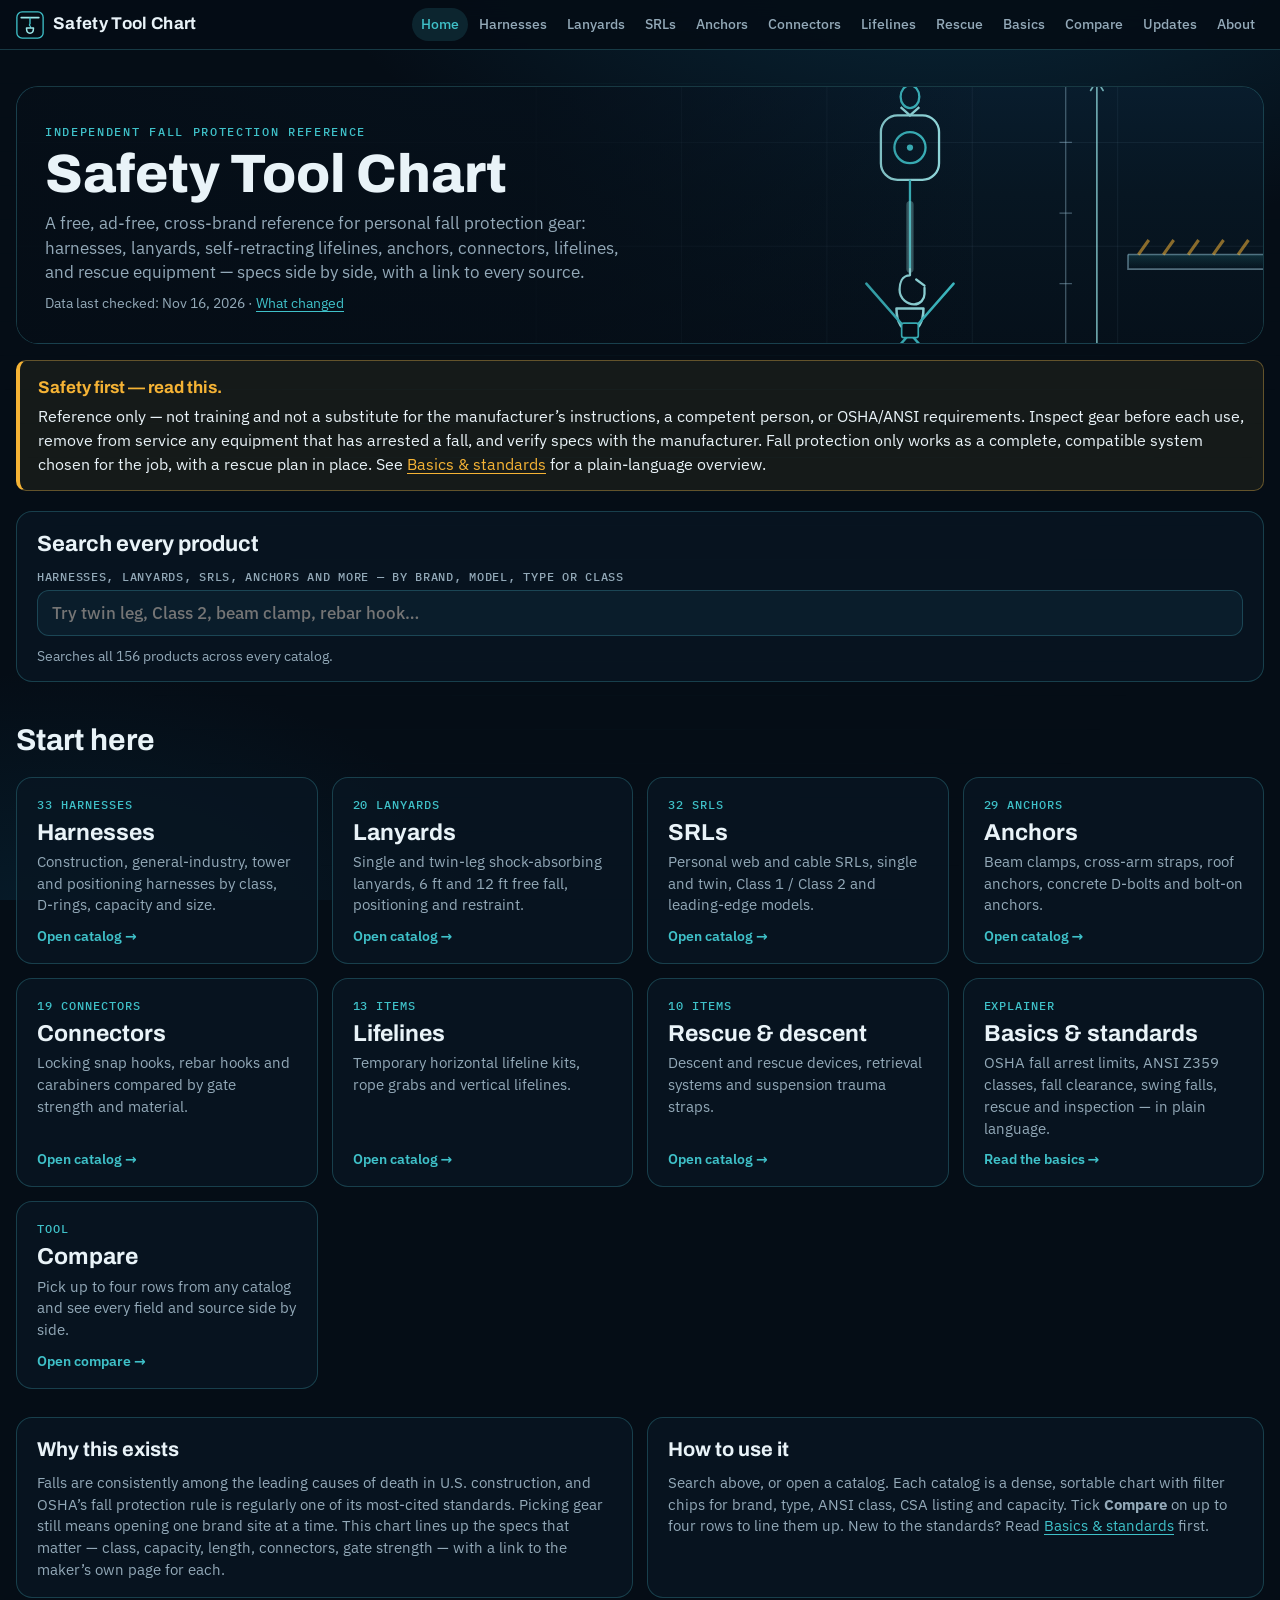
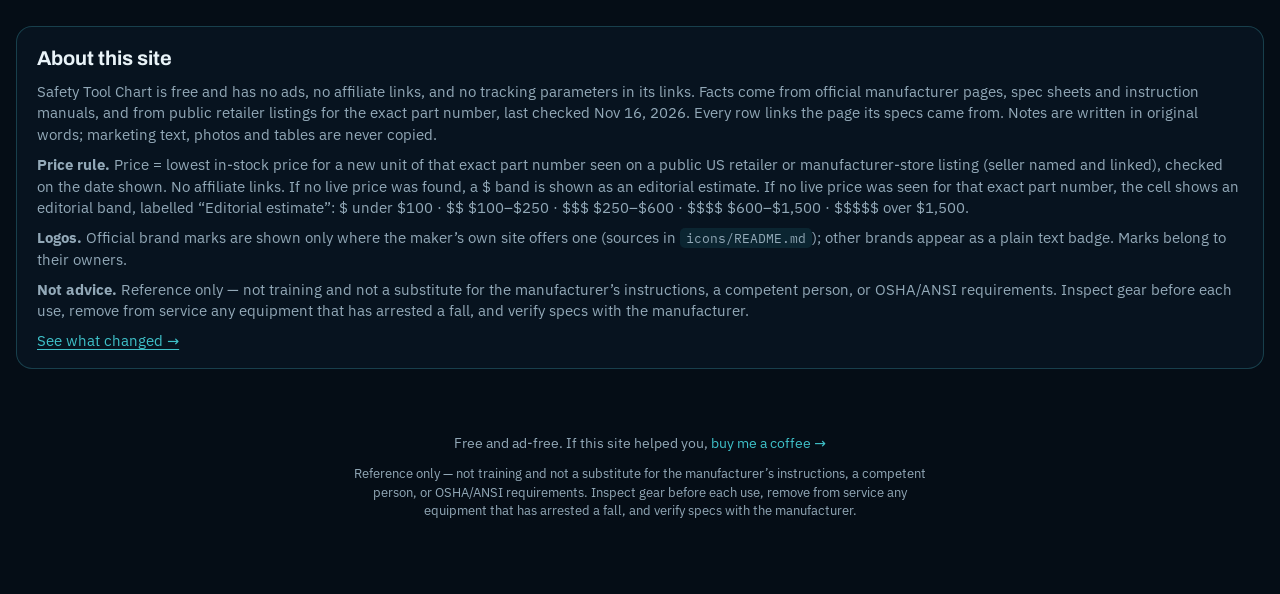
==== commit 35875342: "Self-host Archivo, IBM Plex Sans and IBM Plex Mono Serve latin-subset woff2 files from /fonts/ and d" ====
--- a/index.html
+++ b/index.html
@@ -3,31 +3,34 @@
 <head>
 <meta charset="utf-8">
 <meta name="viewport" content="width=device-width,initial-scale=1,viewport-fit=cover">
-<title>Safety Tool Chart — fall protection harnesses, lanyards, SRLs and anchors compared</title>
-<meta name="description" content="Free, ad-free cross-brand fall protection reference: harnesses, lanyards, SRLs, anchors, connectors, lifelines and rescue gear compared, with OSHA/ANSI basics and a compare tool.">
+<meta name="msvalidate.01" content="77C3B18F4D942281667A47021926052C" />
+<meta name="google-site-verification" content="DBsd4dRo6CszvxQNH2xXlYTnwq2I4v30uIsV_nwwEc8" />
+<title>Safety Tool Chart — fall protection gear compared</title>
+<meta name="description" content="Free, ad-free fall protection reference: harnesses, lanyards, SRLs, anchors, connectors, lifelines and rescue gear compared across brands, plus OSHA basics.">
 <link rel="canonical" href="https://safetytoolchart.pages.dev/">
 <meta property="og:type" content="website">
 <meta property="og:site_name" content="Safety Tool Chart">
-<meta property="og:title" content="Safety Tool Chart — fall protection harnesses, lanyards, SRLs and anchors compared">
-<meta property="og:description" content="Free, ad-free cross-brand fall protection reference: harnesses, lanyards, SRLs, anchors, connectors, lifelines and rescue gear compared, with OSHA/ANSI basics and a compare tool.">
+<meta property="og:locale" content="en_US">
+<meta property="og:title" content="Safety Tool Chart — fall protection gear compared">
+<meta property="og:description" content="Free, ad-free fall protection reference: harnesses, lanyards, SRLs, anchors, connectors, lifelines and rescue gear compared across brands, plus OSHA basics.">
 <meta property="og:url" content="https://safetytoolchart.pages.dev/">
 <meta property="og:image" content="https://safetytoolchart.pages.dev/og-image.png">
+<meta property="og:image:type" content="image/png">
 <meta property="og:image:width" content="1200">
 <meta property="og:image:height" content="630">
 <meta property="og:image:alt" content="Safety Tool Chart: an overhead anchor, a lanyard and a harness D-ring drawn in teal line art">
 <meta name="twitter:card" content="summary_large_image">
-<meta name="twitter:title" content="Safety Tool Chart — fall protection harnesses, lanyards, SRLs and anchors compared">
-<meta name="twitter:description" content="Free, ad-free cross-brand fall protection reference: harnesses, lanyards, SRLs, anchors, connectors, lifelines and rescue gear compared, with OSHA/ANSI basics and a compare tool.">
+<meta name="twitter:title" content="Safety Tool Chart — fall protection gear compared">
+<meta name="twitter:description" content="Free, ad-free fall protection reference: harnesses, lanyards, SRLs, anchors, connectors, lifelines and rescue gear compared across brands, plus OSHA basics.">
 <meta name="twitter:image" content="https://safetytoolchart.pages.dev/og-image.png">
+<meta name="twitter:image:alt" content="Safety Tool Chart: an overhead anchor, a lanyard and a harness D-ring drawn in teal line art">
 <meta name="theme-color" content="#050d16">
 <link rel="icon" href="favicon.ico" sizes="any">
 <link rel="icon" href="favicon.svg" type="image/svg+xml">
 <link rel="apple-touch-icon" href="apple-touch-icon.png">
-<link rel="preconnect" href="https://fonts.googleapis.com">
-<link rel="preconnect" href="https://fonts.gstatic.com" crossorigin>
-<link rel="stylesheet" href="https://fonts.googleapis.com/css2?family=Archivo:wght@600;700;800&family=IBM+Plex+Mono:wght@400;500&family=IBM+Plex+Sans:wght@400;500;600;700&display=swap">
-<link rel="stylesheet" href="theme.css?v=20261116a">
-<script type="application/ld+json">{"@context": "https://schema.org", "@type": "WebSite", "name": "Safety Tool Chart", "url": "https://safetytoolchart.pages.dev/", "description": "Free, ad-free cross-brand reference for personal fall protection gear."}</script>
+<link rel="preload" href="fonts/ibm-plex-sans-latin.woff2" as="font" type="font/woff2" crossorigin>
+<link rel="stylesheet" href="theme.css?v=20261124a">
+<script type="application/ld+json">{"@context": "https://schema.org", "@type": "WebSite", "name": "Safety Tool Chart", "url": "https://safetytoolchart.pages.dev/", "inLanguage": "en", "description": "Free, ad-free cross-brand reference for personal fall protection gear.", "publisher": {"@type": "Person", "name": "Marcus Travis"}, "creator": {"@type": "Person", "name": "Marcus Travis"}}</script>
 </head>
 <body>
 <div class="page-bg"></div>
@@ -178,10 +181,10 @@
   }
 })();
 </script>
-<script src="compare.js?v=20261116a"></script>
-<script src="nav.js?v=20261116a"></script>
+<script src="compare.js?v=20261124a" defer></script>
+<script src="nav.js?v=20261124a" defer></script>
 <script>window.SEARCH_INDEX = [{"name": "AVAO FAST International Version C071DB00", "maker": "Petzl", "tags": ["Positioning / rope access harness"], "extra": "Rope access / work-positioning harness with quick-release leg buckles AVAO FAST International Version CE EN 361 CE EN 813 CE EN 358 ANSI Z359.11 ANSI Z459.1 CSA Z259.10 NFPA 2500 class 3", "icon": null, "section": "Harnesses", "href": "harnesses.html#p-petzl-avao-fast-intl-c071db00"}, {"name": "AVAO International Version C071CB00", "maker": "Petzl", "tags": ["Positioning / rope access harness"], "extra": "Rope access / work-positioning harness, self-locking leg buckles AVAO International Version CE EN 361 CE EN 813 CE EN 358 ANSI Z359.11 ANSI Z459.1 CSA Z259.10 NFPA 2500 class 3", "icon": null, "section": "Harnesses", "href": "harnesses.html#p-petzl-avao-intl-c071cb00"}, {"name": "VOLT International Version C072CB00", "maker": "Petzl", "tags": ["Tower / climbing harness"], "extra": "Tower / utility climbing harness with ladder-climb point VOLT International Version CE EN 361 CE EN 358 CE EN 813 ANSI Z359.11 CSA Z259.10", "icon": null, "section": "Harnesses", "href": "harnesses.html#p-petzl-volt-intl-c072cb00"}, {"name": "VOLT LIGHT International Version C072HA00", "maker": "Petzl", "tags": ["Tower / climbing harness"], "extra": "Lighter climbing / positioning harness with folding side rings VOLT LIGHT International Version CE EN 361 CE EN 358 ANSI Z359.11 CSA Z259.10", "icon": null, "section": "Harnesses", "href": "harnesses.html#p-petzl-volt-light-intl-c072ha00"}, {"name": "NEWTON International Version C073BA01", "maker": "Petzl", "tags": ["General industry harness"], "extra": "Lightweight fall-arrest harness, dual dorsal points NEWTON International Version CE EN 361 ANSI Z359.11 CSA Z259.10", "icon": null, "section": "Harnesses", "href": "harnesses.html#p-petzl-newton-intl-c073ba01"}, {"name": "NEWTON FAST International Version C073DA01", "maker": "Petzl", "tags": ["General industry harness"], "extra": "Fall-arrest harness with padded straps and quick-release leg buckles NEWTON FAST International Version CE EN 361 ANSI Z359.11 CSA Z259.10", "icon": null, "section": "Harnesses", "href": "harnesses.html#p-petzl-newton-fast-intl-c073da01"}, {"name": "V-FIT 10194630", "maker": "MSA", "tags": ["General industry harness"], "extra": "Racing-style harness, back D-ring, quick-connect legs, shoulder pads V-FIT ANSI Z359.11 CSA Z259.10 OSHA", "icon": null, "section": "Harnesses", "href": "harnesses.html#p-msa-v-fit-10194630"}, {"name": "Contractor 7015", "maker": "FallTech", "tags": ["Construction / general industry harness"], "extra": "Entry-level non-belted harness, back D-ring, mating buckles Contractor ANSI Z359.11-2014 OSHA 1926.502 and 1910.140 CSA Z259.10-2018", "icon": null, "section": "Harnesses", "href": "harnesses.html#p-falltech-contractor-7015"}, {"name": "Contractor+ 7016B", "maker": "FallTech", "tags": ["Construction / general industry harness"], "extra": "Non-belted harness with SRL dorsal sleeve and tongue-buckle legs Contractor+ ANSI Z359.11-2021 CSA Z259.10-2018 OSHA 1926.502 and 1910.66", "icon": null, "section": "Harnesses", "href": "harnesses.html#p-falltech-contractor-plus-7016b"}, {"name": "Advanced ComforTech Gel 7081BL", "maker": "FallTech", "tags": ["Construction harness"], "extra": "Belted construction harness, gel padding, tongue-buckle legs Advanced ComforTech Gel ANSI Z359.11-2014 OSHA 1926.502 and 1910.140 CSA Z259.10-2018", "icon": null, "section": "Harnesses", "href": "harnesses.html#p-falltech-comfortech-gel-7081b"}, {"name": "FT-Arc Flash 8077FDQCS", "maker": "FallTech", "tags": ["Arc-flash climbing harness"], "extra": "Arc-flash climbing harness, Nomex/Kevlar web, quick-connect FT-Arc Flash ANSI Z359.11-2021 OSHA 1926.502 and 1910.140 CSA Z259.10-2018 ASTM F887-20", "icon": null, "section": "Harnesses", "href": "harnesses.html#p-falltech-ft-arc-flash-8077fdqc"}, {"name": "Arc Flash 7049", "maker": "FallTech", "tags": ["Arc-flash harness"], "extra": "Arc-rated nylon non-belted harness, back D-ring Arc Flash ANSI Z359.11-2014 ASTM F887 OSHA 1926.502 and 1910.66", "icon": null, "section": "Harnesses", "href": "harnesses.html#p-falltech-arc-flash-nylon-7049"}, {"name": "Carbon FT-One Tower 8048QCS", "maker": "FallTech", "tags": ["Tower / climbing harness"], "extra": "Tower climber harness with carbon-fiber seat, quick-connect legs Carbon FT-One Tower ANSI Z359.11-2021 OSHA 1926.502 and 1910.140 CSA Z259.10-2018", "icon": null, "section": "Harnesses", "href": "harnesses.html#p-falltech-carbon-ft-one-tower-8048qc"}, {"name": "V-FORM 10197196", "maker": "MSA", "tags": ["General industry harness"], "extra": "Basic vest harness, back D-ring, quick-fit leg straps V-FORM ANSI Z359.11 CSA Z259.10 OSHA", "icon": null, "section": "Harnesses", "href": "harnesses.html#p-msa-v-form-10197196"}, {"name": "V-FORM+ 10206161", "maker": "MSA", "tags": ["Construction harness"], "extra": "Construction harness, shoulder and waist padding, belt, tongue-buckle legs V-FORM+ ANSI Z359.11-2021 CSA Z259.10", "icon": null, "section": "Harnesses", "href": "harnesses.html#p-msa-v-form-plus-10206161"}, {"name": "V-FORM 10197215", "maker": "MSA", "tags": ["Positioning harness"], "extra": "Positioning harness, back and hip D-rings, tongue-buckle legs V-FORM ANSI Z359.11 CSA Z259.10 OSHA", "icon": null, "section": "Harnesses", "href": "harnesses.html#p-msa-v-form-10197215"}, {"name": "Velocity 01700", "maker": "Guardian", "tags": ["General industry harness"], "extra": "Economy harness, pass-through legs, water-repellent web Velocity ANSI Z359.11-2021 OSHA 1926.502 OSHA 1910.140 CSA Z259.10-2018", "icon": null, "section": "Harnesses", "href": "harnesses.html#p-guardian-velocity-01700"}, {"name": "Cyclone 21045", "maker": "Guardian", "tags": ["General industry / construction harness"], "extra": "Padded harness with quick-connect chest and legs, X-back Cyclone OSHA 1910.140 OSHA 1926.502 ANSI Z359.11-2014", "icon": null, "section": "Harnesses", "href": "harnesses.html#p-guardian-cyclone-21045"}, {"name": "Seraph 3711172", "maker": "Guardian", "tags": ["Construction harness"], "extra": "Construction harness with belt, side D-rings, tongue-buckle legs Seraph ANSI Z359.11-2021 OSHA 1910.140 & 1926.502 CSA Z259.10-2018", "icon": null, "section": "Harnesses", "href": "harnesses.html#p-guardian-seraph-3711172"}, {"name": "B7-Comfort 3740085", "maker": "Guardian", "tags": ["Construction harness"], "extra": "Premium adjustable construction harness, quick-connect legs B7-Comfort ANSI Z359.11 OSHA 1910.140 & 1926.502 CSA Z259.10", "icon": null, "section": "Harnesses", "href": "harnesses.html#p-guardian-b7-comfort-3740085"}, {"name": "Warthog B2002", "maker": "Malta Dynamics", "tags": ["Construction / general industry harness"], "extra": "Economy harness, tongue-buckle legs, dual lanyard keepers Warthog", "icon": null, "section": "Harnesses", "href": "harnesses.html#p-malta-dynamics-warthog-tongue-b2002"}, {"name": "Warthog B2000", "maker": "Malta Dynamics", "tags": ["Construction / general industry harness"], "extra": "Economy harness, pass-through leg buckles Warthog", "icon": null, "section": "Harnesses", "href": "harnesses.html#p-malta-dynamics-warthog-pass-thru-b2000"}, {"name": "Delta 1102000", "maker": "3M DBI-SALA", "tags": ["Construction / general industry harness"], "extra": "Vest-style harness, stand-up back D-ring, tongue legs Delta OSHA 1910.66 OSHA 1926.502 ANSI A10.32 ANSI Z359.1 ANSI Z359.4", "icon": null, "section": "Harnesses", "href": "harnesses.html#p-3m-dbi-sala-delta-1102000"}, {"name": "ExoFit X300 (formerly ExoFit NEX) 1113001", "maker": "3M DBI-SALA", "tags": ["General industry harness"], "extra": "Padded universal harness, quick-connect legs, stand-up aluminum D-ring ExoFit X300 (formerly ExoFit NEX) ANSI Z359.11 OSHA 1910.140 OSHA 1926.502", "icon": null, "section": "Harnesses", "href": "harnesses.html#p-3m-dbi-sala-exofit-x300-1113001"}, {"name": "Delta Arc Flash 1110750", "maker": "3M DBI-SALA", "tags": ["Arc-flash harness"], "extra": "Arc-flash harness with web loops, no metal above the waist Delta Arc Flash", "icon": null, "section": "Harnesses", "href": "harnesses.html#p-3m-dbi-sala-delta-arc-flash-1110750"}, {"name": "Protecta Construction 1161308", "maker": "3M Protecta", "tags": ["Construction harness"], "extra": "Construction harness with belt, hip pad, side D-rings, tongue legs Protecta Construction ANSI Z359.11 OSHA 1926.502", "icon": null, "section": "Harnesses", "href": "harnesses.html#p-3m-protecta-construction-1161308"}, {"name": "AirCore AC-QC/UGN", "maker": "Honeywell Miller", "tags": ["General industry harness"], "extra": "Lightweight breathable-pad harness, stretch web, quick-connect legs AirCore OSHA 1926.502 ANSI A10.32 ANSI Z359.1 CSA Z259.10-12", "icon": null, "section": "Harnesses", "href": "harnesses.html#p-honeywell-miller-aircore-ac-qc-ugn"}, {"name": "Titan T4500/UAK", "maker": "Honeywell Miller", "tags": ["General industry harness"], "extra": "Hi-vis economy harness, tongue-buckle legs Titan", "icon": null, "section": "Harnesses", "href": "harnesses.html#p-honeywell-miller-titan-t4500"}, {"name": "Revolution Nomex RKN-QC/UBK", "maker": "Honeywell Miller", "tags": ["Flame-resistant / hot-work harness"], "extra": "Nomex/Kevlar web harness, quick-connect legs Revolution Nomex", "icon": null, "section": "Harnesses", "href": "harnesses.html#p-honeywell-miller-nomex-revolution-rkn-qc"}, {"name": "American Construction 110CTB-ML-AM", "maker": "Frontline", "tags": ["Construction harness"], "extra": "Construction harness, all-aluminum hardware, belt and side D-rings American Construction ANSI Z359.11-2014 ANSI Z359.15-2014 OSHA 1910.140 OSHA 1926.502", "icon": null, "section": "Harnesses", "href": "harnesses.html#p-frontline-american-construction-110ctb-ml-am"}, {"name": "LITEFIT H312002", "maker": "Werner", "tags": ["Construction harness"], "extra": "Standard harness, back D-ring, pass-through chest and tongue leg buckles LITEFIT ANSI Z359.11-2021 OSHA 1910.140 OSHA 1926.502", "icon": null, "section": "Harnesses", "href": "harnesses.html#p-werner-litefit-h312002"}, {"name": "LITEFIT H362002", "maker": "Werner", "tags": ["Positioning / climbing harness"], "extra": "Climbing/positioning harness, back, hip and front D-rings LITEFIT ANSI Z359.11-2021 OSHA 1910.140 OSHA 1926.502", "icon": null, "section": "Harnesses", "href": "harnesses.html#p-werner-litefit-h362002"}, {"name": "Welding High Heat H913002", "maker": "Werner", "tags": ["Welding / high-heat harness"], "extra": "Kevlar welding harness, back D-ring, quick-connect buckles Welding High Heat ANSI Z359.11-2021 OSHA 1910.140 OSHA 1926.502", "icon": null, "section": "Harnesses", "href": "harnesses.html#p-werner-welding-high-heat-h913002"}, {"name": "Internal Lanyard 8259", "maker": "FallTech", "tags": ["Shock-absorbing lanyard, single leg", "6 ft FF"], "extra": "6 ft internal-absorber lanyard, single leg, two snap hooks Internal Lanyard ANSI Z359.13-2013 OSHA 1926.502 OSHA 1910.66", "icon": null, "section": "Lanyards", "href": "lanyards.html#p-falltech-8259"}, {"name": "Internal Lanyard 82593", "maker": "FallTech", "tags": ["Shock-absorbing lanyard, single leg", "6 ft FF"], "extra": "6 ft internal-absorber lanyard, single leg, snap hook plus rebar hook Internal Lanyard ANSI Z359.13-2013 OSHA 1926.502 OSHA 1910.66", "icon": null, "section": "Lanyards", "href": "lanyards.html#p-falltech-82593"}, {"name": "ElasTech 8240", "maker": "FallTech", "tags": ["Shock-absorbing lanyard, single leg", "6 ft FF"], "extra": "4.5-6 ft elastic internal-absorber lanyard, single leg, snap hooks ElasTech ANSI Z359.13-2013 OSHA 1926.502 OSHA 1910.66", "icon": null, "section": "Lanyards", "href": "lanyards.html#p-falltech-8240"}, {"name": "Ironman 8247BY", "maker": "FallTech", "tags": ["Shock-absorbing lanyard, twin leg", "6 ft FF / 12 ft FF"], "extra": "6 ft dual-class lanyard (12 ft free fall rated), twin leg, snap hooks Ironman ANSI Z359.13-2013 OSHA 1926.502 OSHA 1910.66", "icon": null, "section": "Lanyards", "href": "lanyards.html#p-falltech-8247by"}, {"name": "Leading Edge 8354LEYC2D", "maker": "FallTech", "tags": ["Leading-edge lanyard, twin leg", "12 ft FF"], "extra": "6 ft leading-edge cable lanyard, twin leg, swivel rebar hooks Leading Edge OSHA 1926.502 OSHA 1910.66", "icon": null, "section": "Lanyards", "href": "lanyards.html#p-falltech-8354leyc2d"}, {"name": "Restraint 8209", "maker": "FallTech", "tags": ["Restraint lanyard"], "extra": "4-6 ft adjustable restraint lanyard, steel snap hooks Restraint ANSI Z359.3-2019 OSHA 1926.502 OSHA 1910.66 CSA Z259.11-2017", "icon": null, "section": "Lanyards", "href": "lanyards.html#p-falltech-8209"}, {"name": "Tower Climber 8165B65", "maker": "FallTech", "tags": ["Positioning lanyard"], "extra": "6.5 ft rope positioning lanyard with auto-locking adjuster, snap hook and carabiner Tower Climber ANSI Z359.3-2017 OSHA 1926.502 OSHA 1910.66", "icon": null, "section": "Lanyards", "href": "lanyards.html#p-falltech-8165b65"}, {"name": "Absorbica-Y L014AB01", "maker": "Petzl", "tags": ["Shock-absorbing lanyard, twin leg", "12 ft FF"], "extra": "Twin-leg lanyard with compact absorber, 6 ft under ANSI, no end connectors Absorbica-Y ANSI Z359.13 CSA Z259.11-17 CE EN 355", "icon": null, "section": "Lanyards", "href": "lanyards.html#p-petzl-absorbica-y-150-l014ab01"}, {"name": "Grillon L052AA00", "maker": "Petzl", "tags": ["Positioning lanyard"], "extra": "2 m adjustable work-positioning rope lanyard, no connectors Grillon ANSI Z359.3 CSA Z259.11 CE EN 358", "icon": null, "section": "Lanyards", "href": "lanyards.html#p-petzl-grillon-l052aa00"}, {"name": "ShockWave2 1244409", "maker": "3M DBI-SALA", "tags": ["Shock-absorbing lanyard, twin leg"], "extra": "6 ft stretch-web 100% tie-off lanyard, snap hook center, aluminum rebar hooks on legs ShockWave2 OSHA 1910.66 OSHA 1926.502 ANSI A10.32 ANSI Z359.13", "icon": null, "section": "Lanyards", "href": "lanyards.html#p-3m-dbi-sala-shockwave2-1244409"}, {"name": "Force2 1246161", "maker": "3M DBI-SALA", "tags": ["Shock-absorbing lanyard, twin leg", "12 ft FF"], "extra": "6 ft web 100% tie-off lanyard with snap hooks, 12 ft free fall rated Force2 OSHA 1910.66 OSHA 1926.502 ANSI A10.32 ANSI Z359.13", "icon": null, "section": "Lanyards", "href": "lanyards.html#p-3m-dbi-sala-force2-1246161"}, {"name": "Force2 (EZ-Stop F2) 1246167", "maker": "3M DBI-SALA", "tags": ["Shock-absorbing lanyard, single leg", "12 ft FF"], "extra": "6 ft web single-leg lanyard, self-locking snap hooks, 12 ft free fall rated Force2 (EZ-Stop F2) OSHA 1910.66 OSHA 1926.502 ANSI A10.32 ANSI Z359.13", "icon": null, "section": "Lanyards", "href": "lanyards.html#p-3m-dbi-sala-force2-1246167"}, {"name": "100% Tie-Off Stretch Web 1342101", "maker": "3M Protecta", "tags": ["Shock-absorbing lanyard, twin leg"], "extra": "6 ft stretch-web 100% tie-off shock-absorbing lanyard 100% Tie-Off Stretch Web", "icon": null, "section": "Lanyards", "href": "lanyards.html#p-3m-protecta-1342101"}, {"name": "V-Series 10188103", "maker": "MSA", "tags": ["Shock-absorbing lanyard, single leg"], "extra": "6 ft standard adjustable single-leg shock-absorbing lanyard, large snap hooks V-Series CSA Z259.11-17 OSHA", "icon": null, "section": "Lanyards", "href": "lanyards.html#p-msa-v-series-10188103"}, {"name": "Manyard 219WRS-Z7/6FTYL", "maker": "Honeywell Miller", "tags": ["Shock-absorbing lanyard, single leg"], "extra": "6 ft single-leg shock-absorbing lanyard, locking snap hook and locking rebar hook Manyard OSHA 1926.502 OSHA 1910.66 ANSI A10.32 ANSI Z359-2007 CSA Z259.11", "icon": null, "section": "Lanyards", "href": "lanyards.html#p-honeywell-miller-manyard-219wrs-z7-6ftyl"}, {"name": "External Shock Lanyard 01220", "maker": "Guardian", "tags": ["Shock-absorbing lanyard, single leg"], "extra": "6 ft single-leg lanyard with external shock pack External Shock Lanyard", "icon": null, "section": "Lanyards", "href": "lanyards.html#p-guardian-01220"}, {"name": "Non-Shock Absorbing Lanyard 01270", "maker": "Guardian", "tags": ["Restraint lanyard"], "extra": "6 ft double-leg restraint lanyard, no shock absorber, steel snap hooks Non-Shock Absorbing Lanyard", "icon": null, "section": "Lanyards", "href": "lanyards.html#p-guardian-01270"}, {"name": "DeCoil C311102", "maker": "Werner", "tags": ["Shock-absorbing lanyard, single leg"], "extra": "6 ft adjustable single-leg tie-back lanyard with DCELL shock pack, snap hooks DeCoil ANSI Z359.13-2013 OSHA 29 CFR 1910.140/1926.502", "icon": null, "section": "Lanyards", "href": "lanyards.html#p-werner-c311102"}, {"name": "DeCoil C311120", "maker": "Werner", "tags": ["Shock-absorbing lanyard, single leg", "12 ft FF"], "extra": "6-12 ft free-fall single-leg lanyard, snap hooks, heavy-duty shock pack DeCoil ANSI Z359.13-2013 OSHA 29 CFR 1910.66/1926.502", "icon": null, "section": "Lanyards", "href": "lanyards.html#p-werner-c311120"}, {"name": "Positioning C111103", "maker": "Werner", "tags": ["Positioning lanyard"], "extra": "3 ft web work-positioning lanyard, snap hooks both ends, no absorber Positioning ANSI Z359.3-2019 OSHA 29 CFR 1910/1926", "icon": null, "section": "Lanyards", "href": "lanyards.html#p-werner-c111103"}, {"name": "FT-X Web 84709SP1", "maker": "FallTech", "tags": ["SRL, personal, web, single", "Class 1 (SRL-P)"], "extra": "9 ft Dyneema web personal SRL, steel snap hook FT-X Web ANSI Z359.14-2021 OSHA 1926.502 and 1910.66", "icon": null, "section": "SRLs", "href": "srls.html#p-falltech-ft-x-web-84709sp1"}, {"name": "FT-X Web 84709TP1", "maker": "FallTech", "tags": ["SRL, personal, web, twin", "Class 1 (SRL-P)"], "extra": "9 ft Dyneema web twin-leg personal SRL, steel snap hooks FT-X Web ANSI Z359.14-2021 OSHA 1926.502 and 1910.66", "icon": null, "section": "SRLs", "href": "srls.html#p-falltech-ft-x-web-84709tp1"}, {"name": "CTR Class 1 SRL 723760", "maker": "FallTech", "tags": ["SRL, cable", "Class 1"], "extra": "60 ft cable SRL, steel swivel snap hook CTR Class 1 SRL ANSI Z359.14-2021 OSHA 1926.502 and 1910.66 CSA Z259.2.2-2017", "icon": null, "section": "SRLs", "href": "srls.html#p-falltech-ctr-723760"}, {"name": "FT-R Leading Edge 721530LEC", "maker": "FallTech", "tags": ["SRL-LE, cable", "Class 2 (SRL-LE)"], "extra": "30 ft leading-edge cable SRL, steel swivel snap hook FT-R Leading Edge ANSI Z359.14-2021 OSHA 1926.502 and 1910.66 CSA Z259.2.2-2017(R2022)", "icon": null, "section": "SRLs", "href": "srls.html#p-falltech-ft-r-721530lec"}, {"name": "FT-X EdgeCore 84108SP1", "maker": "FallTech", "tags": ["SRL-LE, personal, cable", "Class 2 (SRL-P)"], "extra": "8 ft Kevlar-line leading-edge personal SRL, steel swivel snap hook FT-X EdgeCore ANSI Z359.14-2021 OSHA 1926.502 and 1910.66 CSA Z259.2.2-2017", "icon": null, "section": "SRLs", "href": "srls.html#p-falltech-ft-x-edgecore-84108sp1"}, {"name": "FT-R SRL-R 721560R", "maker": "FallTech", "tags": ["SRL-R, cable, 3-way", "Class 1 (SRL-R)"], "extra": "60 ft 3-way SRL with retrieval winch FT-R SRL-R ANSI Z359.14-2021 OSHA 1910.140 OSHA 1926.502", "icon": null, "section": "SRLs", "href": "srls.html#p-falltech-ft-r-srl-r-721560r"}, {"name": "DuraTech 82706TB1", "maker": "FallTech", "tags": ["SRL, personal, web, twin", "Class B"], "extra": "6 ft web twin-leg personal SRD, steel snap hooks DuraTech ANSI Z359.14-2014 OSHA 1926.502 and 1910.66", "icon": null, "section": "SRLs", "href": "srls.html#p-falltech-duratech-82706tb1"}, {"name": "TurboLite+ MTL-OHW1-01/6FT", "maker": "Honeywell Miller", "tags": ["SRL, personal, web, single", "Class 1"], "extra": "6 ft web personal fall limiter, carabiner + locking snap hook TurboLite+ OSHA ANSI Z359.14-2021 CSA", "icon": null, "section": "SRLs", "href": "srls.html#p-miller-turbolite-mtl-ohw1-01-6ft"}, {"name": "TurboLite MTL-OHW2-28/6FT", "maker": "Honeywell Miller", "tags": ["SRL, personal, web, twin", "Class 1"], "extra": "6 ft twin web personal fall limiter, rebar hooks TurboLite OSHA ANSI Z359.14-2021", "icon": null, "section": "SRLs", "href": "srls.html#p-miller-turbolite-mtl-ohw2-28-6ft"}, {"name": "Falcon+ Edge MFS-LEP1-02/30FT", "maker": "Honeywell Miller", "tags": ["SRL-LE, cable"], "extra": "30 ft edge-rated cable SRL Falcon+ Edge OSHA 1926.502 ANSI Z359.14-2021 CSA Z259.2.2-2017", "icon": null, "section": "SRLs", "href": "srls.html#p-miller-falcon-edge-mfs-lep1-02-30ft"}, {"name": "Rebel Leading Edge 3590046", "maker": "3M Protecta", "tags": ["SRL-LE, cable"], "extra": "20 ft leading-edge cable SRL with external absorber Rebel Leading Edge OSHA ANSI Z359.14", "icon": null, "section": "SRLs", "href": "srls.html#p-3m-protecta-rebel-3590046"}, {"name": "Rebel 3590038", "maker": "3M Protecta", "tags": ["SRL, cable"], "extra": "50 ft galvanized cable SRL Rebel OSHA 1926 ANSI Z359.14", "icon": null, "section": "SRLs", "href": "srls.html#p-3m-protecta-rebel-3590038"}, {"name": "Nano-Lok Edge 3500288", "maker": "3M DBI-SALA", "tags": ["SRL-LE, personal, cable"], "extra": "8 ft foot-level tie-off cable SRL Nano-Lok Edge OSHA", "icon": null, "section": "SRLs", "href": "srls.html#p-3m-dbi-sala-nano-lok-edge-3500288"}, {"name": "Rebel Web 3100506", "maker": "3M Protecta", "tags": ["SRL, personal, web, single"], "extra": "6 ft polyester web personal SRL Rebel Web OSHA", "icon": null, "section": "SRLs", "href": "srls.html#p-3m-protecta-rebel-web-3100506"}, {"name": "Nano-Lok 3100550", "maker": "3M DBI-SALA", "tags": ["SRL, personal, web, twin"], "extra": "Twin-leg Nano-Lok web SRL Nano-Lok OSHA", "icon": null, "section": "SRLs", "href": "srls.html#p-3m-dbi-sala-nano-lok-twin-3100550"}, {"name": "Sealed-Blok RSQ 3400165", "maker": "3M DBI-SALA", "tags": ["SRL-R, cable"], "extra": "50 ft stainless cable SRL with built-in rescue winch Sealed-Blok RSQ OSHA", "icon": null, "section": "SRLs", "href": "srls.html#p-3m-dbi-sala-sealed-blok-rsq-3400165"}, {"name": "V-EDGE 63410-00A", "maker": "MSA", "tags": ["SRL-LE, cable", "Class 2"], "extra": "30 ft leading-edge cable SRL V-EDGE OSHA ANSI Z359.14-2021", "icon": null, "section": "SRLs", "href": "srls.html#p-msa-v-edge-63410-00a"}, {"name": "V-SHOCK VSOHW-031-NB-A", "maker": "MSA", "tags": ["SRL, personal, web, single"], "extra": "10 ft web personal fall limiter, carabiner + snap hook V-SHOCK OSHA ANSI Z359.14-2021", "icon": null, "section": "SRLs", "href": "srls.html#p-msa-v-shock-vsohw-031-nb-a"}, {"name": "CR5 1400198", "maker": "Guardian", "tags": ["SRL, personal, web, single", "Class 1"], "extra": "6 ft Class 1 web personal SRL CR5 OSHA", "icon": null, "section": "SRLs", "href": "srls.html#p-guardian-cr5-1400198"}, {"name": "CR3-Edge 4200202", "maker": "Guardian", "tags": ["SRL-LE, personal, cable", "Class 2"], "extra": "8 ft Class 2 cable SRL, steel rebar hook CR3-Edge OSHA", "icon": null, "section": "SRLs", "href": "srls.html#p-guardian-cr3-edge-4200202"}, {"name": "Halo 10910", "maker": "Guardian", "tags": ["SRL, cable", "Class 1"], "extra": "20 ft Class 1 cable SRL Halo OSHA", "icon": null, "section": "SRLs", "href": "srls.html#p-guardian-halo-10910"}, {"name": "Halo Big Block 10918", "maker": "Guardian", "tags": ["SRL, cable"], "extra": "65 ft galvanized cable SRL Halo Big Block OSHA", "icon": null, "section": "SRLs", "href": "srls.html#p-guardian-halo-big-block-10918"}, {"name": "3-Way Rescue 10974", "maker": "Guardian", "tags": ["SRL-R, cable, 3-way"], "extra": "50 ft confined-space SRL with retrieval 3-Way Rescue Z359.1-2007", "icon": null, "section": "SRLs", "href": "srls.html#p-guardian-3-way-rescue-10974"}, {"name": "Web SRL RPW061S", "maker": "Frontline", "tags": ["SRL, personal, web, single"], "extra": "6 ft polyester web SRL Web SRL OSHA", "icon": null, "section": "SRLs", "href": "srls.html#p-frontline-rpw061s"}, {"name": "RPG Cable RPG100", "maker": "Frontline", "tags": ["SRL, cable"], "extra": "100 ft galvanized cable SRL RPG Cable OSHA", "icon": null, "section": "SRLs", "href": "srls.html#p-frontline-rpg100"}, {"name": "Leading Edge Cable RPG50LE", "maker": "Frontline", "tags": ["SRL-LE, cable"], "extra": "50 ft leading-edge cable SRL Leading Edge Cable OSHA", "icon": null, "section": "SRLs", "href": "srls.html#p-frontline-rpg50le"}, {"name": "Latitude Edge 023-5350", "maker": "Safewaze", "tags": ["SRL-LE, personal, cable", "Class 2 (SRL-P)"], "extra": "8 ft Class 2 personal SRL, galvanized snap hook Latitude Edge OSHA", "icon": null, "section": "SRLs", "href": "srls.html#p-safewaze-latitude-edge-023-5350"}, {"name": "Latitude Web 019-5044", "maker": "Safewaze", "tags": ["SRL, personal, web, single", "Class 1"], "extra": "6 ft Class 1 web personal SRD Latitude Web OSHA", "icon": null, "section": "SRLs", "href": "srls.html#p-safewaze-latitude-019-5044"}, {"name": "Northstar Classic FS-EX10-100-G", "maker": "Safewaze", "tags": ["SRL, cable"], "extra": "100 ft galvanized cable SRL Northstar Classic OSHA 1926-502 ANSI Z359.14-2021 ANSI A10.32-2012", "icon": null, "section": "SRLs", "href": "srls.html#p-safewaze-northstar-classic-fs-ex10-100-g"}, {"name": "Baseline R530007", "maker": "Werner", "tags": ["SRL, personal, web, single", "Class 1"], "extra": "7 ft web personal SRL with steel snap hook, carabiner anchor Baseline ANSI Z359.14-2021", "icon": null, "section": "SRLs", "href": "srls.html#p-werner-baseline-r530007"}, {"name": "Baseline R531007", "maker": "Werner", "tags": ["SRL, personal, web, twin", "Class 1"], "extra": "7 ft twin-leg web personal SRL, carabiner adapter Baseline ANSI Z359.14-2021", "icon": null, "section": "SRLs", "href": "srls.html#p-werner-baseline-twin-r531007"}, {"name": "Max Patrol R410020", "maker": "Werner", "tags": ["SRL, personal, cable, single"], "extra": "20 ft galvanized cable SRL with swivel snap hook Max Patrol", "icon": null, "section": "SRLs", "href": "srls.html#p-werner-max-patrol-r410020"}, {"name": "Roof anchors A6303", "maker": "Malta Dynamics", "tags": ["Roof anchor"], "extra": "Reusable roof anchor, 21 in, two movable legs Roof anchors OSHA 1910 OSHA 1926 Subpart M ANSI Z359.18-2017 Type A ANSI A10.32-12", "icon": null, "section": "Anchors", "href": "anchors.html#p-malta-dynamics-reusable-roof-anchor-a6303"}, {"name": "Roof anchors A6318", "maker": "Malta Dynamics", "tags": ["Roof anchor (disposable)"], "extra": "Single-use (disposable) roof anchor, nail-on Roof anchors OSHA 1926.502 OSHA 1910.66 ANSI Z359.18-2017", "icon": null, "section": "Anchors", "href": "anchors.html#p-malta-dynamics-single-use-roof-anchor-a6318"}, {"name": "Roof anchors A6308", "maker": "Malta Dynamics", "tags": ["Roof anchor (permanent)"], "extra": "Permanent ridge roof anchor, 10 in ridge, stainless body Roof anchors ANSI OSHA", "icon": null, "section": "Anchors", "href": "anchors.html#p-malta-dynamics-permanent-roof-anchor-a6308"}, {"name": "Roof anchors A6320", "maker": "Malta Dynamics", "tags": ["Roof anchor (permanent)"], "extra": "Fixed-post roof anchor, 12 in post (18 in is A6321) Roof anchors ANSI Z359.18-2017 OSHA 1926 Subpart M OSHA 1910", "icon": null, "section": "Anchors", "href": "anchors.html#p-malta-dynamics-roof-anchor-standard-a6320"}, {"name": "Parapet anchor A6316", "maker": "Malta Dynamics", "tags": ["Parapet anchor"], "extra": "Reusable parapet clamp anchor for walls 2.36-14.1 in thick Parapet anchor", "icon": null, "section": "Anchors", "href": "anchors.html#p-malta-dynamics-parapet-anchor-a6316"}, {"name": "Beam anchors A6101", "maker": "Malta Dynamics", "tags": ["Beam trolley"], "extra": "Beam trolley for 3-10 in flanges, 5,000 lbf Beam anchors", "icon": null, "section": "Anchors", "href": "anchors.html#p-malta-dynamics-beam-trolley-a6101"}, {"name": "Beam anchors A6103", "maker": "Malta Dynamics", "tags": ["Beam trolley"], "extra": "Beam Walker Super Slider, 3.5-14 in flanges Beam anchors OSHA 1926.502", "icon": null, "section": "Anchors", "href": "anchors.html#p-malta-dynamics-beam-walker-super-slider-a6103"}, {"name": "Beam anchors A6105", "maker": "Malta Dynamics", "tags": ["Beam clamp"], "extra": "Fixed/vertical beam clamp, 4.5-12 in flanges Beam anchors", "icon": null, "section": "Anchors", "href": "anchors.html#p-malta-dynamics-vertical-fixed-beam-anchor-a6105"}, {"name": "Anchor straps A6350", "maker": "Malta Dynamics", "tags": ["Cross-arm strap"], "extra": "Cross-arm strap, 4 ft, pass-through D-rings Anchor straps", "icon": null, "section": "Anchors", "href": "anchors.html#p-malta-dynamics-cross-arm-strap-a6350"}, {"name": "Anchors A7360", "maker": "Malta Dynamics", "tags": ["Weld-on / bolt-on anchor"], "extra": "5K swivel anchor, steel version (concrete version A7360C) Anchors", "icon": null, "section": "Anchors", "href": "anchors.html#p-malta-dynamics-5k-swivel-anchor-a7360"}, {"name": "Anchor straps A6400", "maker": "Malta Dynamics", "tags": ["Concrete anchor strap"], "extra": "Concrete anchor strap, 4 ft, cast into poured concrete Anchor straps", "icon": null, "section": "Anchors", "href": "anchors.html#p-malta-dynamics-concrete-anchor-strap-a6400"}, {"name": "Anchors A8000", "maker": "Malta Dynamics", "tags": ["Wood truss anchor"], "extra": "Truss / attic anchor for wood trusses Anchors", "icon": null, "section": "Anchors", "href": "anchors.html#p-malta-dynamics-truss-anchor-a8000"}, {"name": "Beamer 00215", "maker": "Guardian", "tags": ["Beam trolley"], "extra": "Beamer trolley anchor, sliding beam anchor with locking toggles Beamer OSHA 1910.140 OSHA 1926.502 ANSI Z359.18-2017", "icon": null, "section": "Anchors", "href": "anchors.html#p-guardian-beamer-trolley-anchor-00215"}, {"name": "Cross arm strap 01640", "maker": "Guardian", "tags": ["Cross-arm strap"], "extra": "Cross-arm strap anchorage connector, 3 ft Cross arm strap OSHA 1910.140 OSHA 1926.502 ANSI Z359.18-2017", "icon": null, "section": "Anchors", "href": "anchors.html#p-guardian-cross-arm-strap-01640"}, {"name": "Cross arm strap 01620", "maker": "Guardian", "tags": ["Cross-arm strap"], "extra": "Cross-arm strap anchorage connector, 6 ft Cross arm strap OSHA 1910 OSHA 1926.502 ANSI Z359.1/18 ANSI A10.32", "icon": null, "section": "Anchors", "href": "anchors.html#p-guardian-cross-arm-strap-01620"}, {"name": "Concrete anchors 2104560", "maker": "3M DBI-SALA", "tags": ["Concrete D-bolt"], "extra": "Concrete D-ring anchor with swiveling D-ring, for 11/16-3/4 in holes Concrete anchors OSHA 1910.140 OSHA 1926.502", "icon": null, "section": "Anchors", "href": "anchors.html#p-3m-dbi-sala-concrete-d-ring-anchor-2104560"}, {"name": "Roof anchors 2103676", "maker": "3M DBI-SALA", "tags": ["Roof anchor"], "extra": "Reusable hinged roof anchor for wood or metal decking, fastener kit included Roof anchors OSHA 1910.140 OSHA 1926.502", "icon": null, "section": "Anchors", "href": "anchors.html#p-3m-dbi-sala-reusable-hinged-roof-anchor-2103676"}, {"name": "Beam anchors 2108406", "maker": "3M DBI-SALA", "tags": ["Beam clamp"], "extra": "Fixed beam anchor for 2.5-12 in I-beam flanges Beam anchors", "icon": null, "section": "Anchors", "href": "anchors.html#p-3m-dbi-sala-fixed-beam-anchor-2108406"}, {"name": "Extension anchors 1231135", "maker": "3M DBI-SALA", "tags": ["Tie-off adaptor / extension"], "extra": "Web D-ring extension, 3 ft (fall arrest only) Extension anchors", "icon": null, "section": "Anchors", "href": "anchors.html#p-3m-dbi-sala-web-d-ring-extension-anchor-1231135"}, {"name": "Concrete anchors 2100050", "maker": "3M DBI-SALA", "tags": ["Concrete anchor strap"], "extra": "Concrete anchor strap with D-ring and web loop (disposable) Concrete anchors ANSI Z359.18 OSHA 1910.140 OSHA 1926.502", "icon": null, "section": "Anchors", "href": "anchors.html#p-3m-dbi-sala-pass-through-concrete-strap-2100050"}, {"name": "Pro 2190057", "maker": "3M Protecta", "tags": ["Concrete anchor strap"], "extra": "Concrete anchor strap, 42 in, 25-pack Pro OSHA 1910.140 OSHA 1926.502", "icon": null, "section": "Anchors", "href": "anchors.html#p-3m-protecta-pro-concrete-anchor-strap-2190057"}, {"name": "Beam anchors 7533", "maker": "FallTech", "tags": ["Beam clamp"], "extra": "Trailing dual-adjust beam clamp, 3-12.25 in flanges Beam anchors ANSI Z359.18-2017", "icon": null, "section": "Anchors", "href": "anchors.html#p-falltech-trailing-dual-adjust-beam-clamp-7533"}, {"name": "BeamLock 7540A14", "maker": "FallTech", "tags": ["Beam clamp"], "extra": "BeamLock dual-adjust beam anchor, 4-14 in flanges BeamLock ANSI Z359.18-2017", "icon": null, "section": "Anchors", "href": "anchors.html#p-falltech-beamlock-dual-adjust-7540a14"}, {"name": "Beam trolleys 7712", "maker": "FallTech", "tags": ["Beam trolley"], "extra": "Aluminum single-adjust beam trolley, 4-18 in flanges Beam trolleys ANSI Z359.18-2017", "icon": null, "section": "Anchors", "href": "anchors.html#p-falltech-aluminum-beam-trolley-7712"}, {"name": "Arc flash 72493FT", "maker": "FallTech", "tags": ["Cross-arm strap / choker"], "extra": "Arc-flash cinch-loop choker anchor, 3 ft, Kevlar webbing Arc flash ANSI Z359.18-2017 ASTM F887", "icon": null, "section": "Anchors", "href": "anchors.html#p-falltech-arc-flash-cinch-loop-choker-72493ft"}, {"name": "Roof anchors 7420", "maker": "FallTech", "tags": ["Roof anchor"], "extra": "Rotating D-ring anchor plate, 10x10 in, for wood, metal deck or purlins Roof anchors OSHA 1926.502 OSHA 1910.140 ANSI Z359.18-2017 Type A", "icon": null, "section": "Anchors", "href": "anchors.html#p-falltech-rotating-d-ring-anchor-7420"}, {"name": "Roof anchors RA45", "maker": "Honeywell Miller", "tags": ["Roof anchor (permanent)"], "extra": "Claw permanent stainless roof anchor for 2x lumber ridges Roof anchors", "icon": null, "section": "Anchors", "href": "anchors.html#p-miller-claw-permanent-roof-anchor-ra45"}, {"name": "Shadow 8814-24", "maker": "Honeywell Miller", "tags": ["Beam trolley"], "extra": "Shadow sliding beam anchor, 12-24 in flanges Shadow", "icon": null, "section": "Anchors", "href": "anchors.html#p-miller-shadow-beam-anchor-8814-24"}, {"name": "D-bolt 416", "maker": "Honeywell Miller", "tags": ["Steel D-bolt anchor"], "extra": "D-bolt anchor with 1/2 in bolt and hardware, steel up to 3/4 in D-bolt", "icon": null, "section": "Anchors", "href": "anchors.html#p-miller-d-bolt-anchor-416"}, {"name": "Carabiner 8445", "maker": "FallTech", "tags": ["Carabiner"], "extra": "3 in alloy steel connecting carabiner, double-locking Carabiner ANSI Z359.12-2009 OSHA 1926.502 OSHA 1910.66", "icon": null, "section": "Connectors", "href": "connectors.html#p-falltech-8445"}, {"name": "Am'D M34A TL", "maker": "Petzl", "tags": ["Carabiner"], "extra": "Asymmetric D aluminum carabiner, Triact-Lock Am'D CE EN 362 CE EN 12275 type B NFPA 2500 Technical Use", "icon": null, "section": "Connectors", "href": "connectors.html#p-petzl-amd-m34a-tl"}, {"name": "William M36A TL", "maker": "Petzl", "tags": ["Carabiner"], "extra": "Large pear-shaped aluminum carabiner, Triact-Lock William CE EN 362 CE EN 12275 type B NFPA 2500 Technical Use", "icon": null, "section": "Connectors", "href": "connectors.html#p-petzl-william-m36a-tl"}, {"name": "Vulcan M073BA00", "maker": "Petzl", "tags": ["Carabiner"], "extra": "High-strength steel asymmetric carabiner, Triact-Lock Vulcan CE EN 362 NFPA 2500 General Use GB/T 23469 B", "icon": null, "section": "Connectors", "href": "connectors.html#p-petzl-vulcan-m073ba00"}, {"name": "Oxan M72A TL", "maker": "Petzl", "tags": ["Carabiner"], "extra": "Oval steel carabiner, Triact-Lock Oxan CE EN 362 NFPA 2500 Technical Use GB/T 23469 B", "icon": null, "section": "Connectors", "href": "connectors.html#p-petzl-oxan-m72a-tl"}, {"name": "Eashook Open M043AA00", "maker": "Petzl", "tags": ["Snap hook"], "extra": "Aluminum lanyard-end hook with gated lanyard attachment point Eashook Open CE EN 362 CE EN 12275", "icon": null, "section": "Connectors", "href": "connectors.html#p-petzl-eashook-open-m043aa00"}, {"name": "Carabiner 8450", "maker": "FallTech", "tags": ["Carabiner"], "extra": "4 in alloy steel connecting carabiner, double-locking Carabiner ANSI Z359.12-2009 OSHA 1926.502 OSHA 1910.66 CSA Z259.12-2016", "icon": null, "section": "Connectors", "href": "connectors.html#p-falltech-8450"}, {"name": "Carabiner 8466A", "maker": "FallTech", "tags": ["Carabiner"], "extra": "Aluminum alloy connecting carabiner, double-locking Carabiner ANSI Z359.12-2009 OSHA 1926.502 OSHA 1910.66", "icon": null, "section": "Connectors", "href": "connectors.html#p-falltech-8466a"}, {"name": "Carabiner A100304", "maker": "Werner", "tags": ["Carabiner"], "extra": "Aluminum self-locking carabiner, 3/4 in gate Carabiner ANSI Z359.12-2019 OSHA 1910/1926", "icon": null, "section": "Connectors", "href": "connectors.html#p-werner-a100304"}, {"name": "Carabiner A100301", "maker": "Werner", "tags": ["Carabiner"], "extra": "Steel self-locking carabiner, 3/4 in gate Carabiner", "icon": null, "section": "Connectors", "href": "connectors.html#p-werner-a100301"}, {"name": "Carabiner A100303", "maker": "Werner", "tags": ["Carabiner"], "extra": "Steel self-locking carabiner, 2 in gate Carabiner", "icon": null, "section": "Connectors", "href": "connectors.html#p-werner-a100303"}, {"name": "Carabiner 01837", "maker": "Guardian", "tags": ["Carabiner"], "extra": "3 in steel double-locking carabiner Carabiner", "icon": null, "section": "Connectors", "href": "connectors.html#p-guardian-01837"}, {"name": "SafLok 2000112", "maker": "3M DBI-SALA", "tags": ["Carabiner"], "extra": "Steel auto-locking carabiner, 11/16 in gate SafLok", "icon": null, "section": "Connectors", "href": "connectors.html#p-3m-dbi-sala-saflok-steel-carabiner-2000112"}, {"name": "SafLok 2000117", "maker": "3M DBI-SALA", "tags": ["Carabiner"], "extra": "Steel offset-D carabiner with captive pin, 11/16 in gate SafLok", "icon": null, "section": "Connectors", "href": "connectors.html#p-3m-dbi-sala-saflok-steel-carabiner-pin-2000117"}, {"name": "SafLok 2000301", "maker": "3M DBI-SALA", "tags": ["Carabiner"], "extra": "Stainless steel triple-action carabiner, 2 in gate SafLok ANSI Z359.1-2007", "icon": null, "section": "Connectors", "href": "connectors.html#p-3m-dbi-sala-saflok-triple-action-ss-carabiner-2000301"}, {"name": "AutoLock 17D-1", "maker": "Honeywell Miller", "tags": ["Carabiner"], "extra": "Twist-lock zinc-plated steel carabiner, 1 in gate AutoLock OSHA 1926.502 ANSI Z359-2007 CSA Z259.12", "icon": null, "section": "Connectors", "href": "connectors.html#p-miller-17d-1-autolock-carabiner"}, {"name": "AutoLock 17D-2", "maker": "Honeywell Miller", "tags": ["Carabiner"], "extra": "Aluminum twist-lock carabiner, 1 in gate AutoLock ANSI Z359-2007", "icon": null, "section": "Connectors", "href": "connectors.html#p-miller-17d-2-aluminum-twist-lock-carabiner"}, {"name": "Carabiner 10089207", "maker": "MSA", "tags": ["Carabiner"], "extra": "Auto-locking steel carabiner, 1 in gate Carabiner OSHA", "icon": null, "section": "Connectors", "href": "connectors.html#p-msa-steel-carabiner-10089207"}, {"name": "Carabiner CSQ120", "maker": "Frontline", "tags": ["Carabiner"], "extra": "Large alloy steel quarter-turn locking carabiner, about 1.97 in gate Carabiner OSHA 1910.66 OSHA 1926.502", "icon": null, "section": "Connectors", "href": "connectors.html#p-frontline-csq120-quarter-turn-carabiner"}, {"name": "ASAP B071BB00", "maker": "Petzl", "tags": ["Rope grab", "ANSI Z359.15"], "extra": "ASAP LOCK mobile fall arrester for 10-13 mm rope ASAP CE EN 12841 type A CE EN 353-2 ANSI Z359.15", "icon": null, "section": "Lifelines", "href": "lifelines.html#p-petzl-asap-lock-b071bb00"}, {"name": "Temporary HLL MDK-0060-C", "maker": "Malta Dynamics", "tags": ["Horizontal lifeline kit"], "extra": "60 ft adjustable temporary horizontal lifeline system, 2 workers, post-mounted Temporary HLL", "icon": null, "section": "Lifelines", "href": "lifelines.html#p-malta-dynamics-adjustable-temp-hll-mdk-0060-c"}, {"name": "Vertical lifeline assemblies C7050", "maker": "Malta Dynamics", "tags": ["Vertical lifeline assembly"], "extra": "Vertical lifeline assembly, 50 ft rope with rope grab and snap hook Vertical lifeline assemblies", "icon": null, "section": "Lifelines", "href": "lifelines.html#p-malta-dynamics-vertical-lifeline-assembly-c7050"}, {"name": "Rope grabs C7054", "maker": "Malta Dynamics", "tags": ["Rope grab"], "extra": "Warthog rope grab for 5/8 in rope Rope grabs", "icon": null, "section": "Lifelines", "href": "lifelines.html#p-malta-dynamics-fall-arrestor-rope-grab-c7054"}, {"name": "Rope lifelines 1202754", "maker": "3M DBI-SALA", "tags": ["Vertical lifeline assembly"], "extra": "5/8 in polyester/polypropylene rope lifeline, 30 ft, snap hook one end Rope lifelines ANSI Z359.1 OSHA 1910.66 OSHA 1926.502", "icon": null, "section": "Lifelines", "href": "lifelines.html#p-3m-dbi-sala-rope-lifeline-snap-hook-1202754"}, {"name": "Sayfline 7600506", "maker": "3M DBI-SALA", "tags": ["Horizontal lifeline kit"], "extra": "Sayfline synthetic horizontal lifeline, 60 ft kernmantle rope, 2 workers Sayfline OSHA 1910.66 OSHA 1926.502", "icon": null, "section": "Lifelines", "href": "lifelines.html#p-3m-dbi-sala-sayfline-synthetic-hll-7600506"}, {"name": "SteelGrip 60310012", "maker": "FallTech", "tags": ["Horizontal lifeline kit"], "extra": "SteelGrip cable horizontal lifeline, 100 ft, three I-beam stanchions SteelGrip", "icon": null, "section": "Lifelines", "href": "lifelines.html#p-falltech-steelgrip-cable-hll-60310012"}, {"name": "TechLine HLLR2-Z7/30FT", "maker": "Honeywell Miller", "tags": ["Horizontal lifeline kit"], "extra": "TechLine two-person rope horizontal lifeline kit, 30 ft TechLine", "icon": null, "section": "Lifelines", "href": "lifelines.html#p-miller-techline-rope-hll-hllr2-z7-30ft"}, {"name": "HLL rope kits 1325-60", "maker": "Super Anchor", "tags": ["Horizontal lifeline kit"], "extra": "Horizontal lifeline rope kit, 60 ft, 2-3 workers HLL rope kits ANSI Z359.1-07 OSHA 1926.502", "icon": null, "section": "Lifelines", "href": "lifelines.html#p-super-anchor-hll-rope-kit-1325-60"}, {"name": "Temporary HLL 10219292", "maker": "MSA", "tags": ["Horizontal lifeline kit"], "extra": "Temporary rope horizontal lifeline, 60 ft, 2 workers Temporary HLL", "icon": null, "section": "Lifelines", "href": "lifelines.html#p-msa-temporary-rope-hll-10219292"}, {"name": "Vertical lifelines 300L-Z7/25FTBL", "maker": "Honeywell Miller", "tags": ["Vertical lifeline assembly"], "extra": "5/8 in vertical lifeline with snap hook, 25 ft Vertical lifelines", "icon": null, "section": "Lifelines", "href": "lifelines.html#p-miller-vertical-lifeline-300l-z7-25ftbl"}, {"name": "Maxima 4083-30", "maker": "Super Anchor", "tags": ["Vertical lifeline assembly"], "extra": "Maxima 5/8 in vertical lifeline, 30 ft Maxima", "icon": null, "section": "Lifelines", "href": "lifelines.html#p-super-anchor-maxima-vertical-lifeline-4083-30"}, {"name": "Rope grabs 8175SLS/2FTYLC", "maker": "Honeywell Miller", "tags": ["Rope grab"], "extra": "Stainless trailing rope grab with 2 ft web lanyard and snap hook Rope grabs", "icon": null, "section": "Lifelines", "href": "lifelines.html#p-miller-ss-trailing-rope-grab-8175sls-2ft"}, {"name": "I'D D020AA00", "maker": "Petzl", "tags": ["Rescue / descent device", "ANSI Z359.9"], "extra": "I'D S self-braking descender with anti-panic handle, 10-11.5 mm rope I'D CE EN 341 type 2 class A CE EN 12841 type C CE EN 15151-1 ANSI Z359.9 ANSI Z459.1 NFPA 2500 General Use NFPA 2500 Technical Use", "icon": null, "section": "Rescue & descent", "href": "rescue.html#p-petzl-ids-d020aa00"}, {"name": "I'D D020BA00", "maker": "Petzl", "tags": ["Rescue / descent device", "ANSI Z359.9/3"], "extra": "I'D L self-braking descender with anti-panic handle, 12.5-13 mm rope I'D EN 341 type 2 class A CE EN 12841 type C ANSI Z359.9/3 NFPA 2500 General Use", "icon": null, "section": "Rescue & descent", "href": "rescue.html#p-petzl-idl-d020ba00"}, {"name": "I'D D020CA00", "maker": "Petzl", "tags": ["Rescue / descent device", "ANSI Z359.9/3"], "extra": "I'D EVAC descender for evacuation kits, 10-11.5 mm rope I'D EN 341 type 2 class A CE EN 12841 type C ANSI Z459.1 ANSI Z359.9/3 NFPA 2500 Technical Use", "icon": null, "section": "Rescue & descent", "href": "rescue.html#p-petzl-id-evac-d020ca00"}, {"name": "Trauma relief R0005-G2", "maker": "Malta Dynamics", "tags": ["Suspension trauma strap"], "extra": "Deluxe suspension trauma relief strap, second generation Trauma relief", "icon": null, "section": "Rescue & descent", "href": "rescue.html#p-malta-dynamics-deluxe-trauma-strap-r0005-g2"}, {"name": "Confined space R0006", "maker": "Malta Dynamics", "tags": ["Rescue tripod"], "extra": "Groundhog 7 ft confined-space rescue tripod, aluminum Confined space", "icon": null, "section": "Rescue & descent", "href": "rescue.html#p-malta-dynamics-confined-space-tripod-r0006"}, {"name": "Confined space R0007", "maker": "Malta Dynamics", "tags": ["Retrieval winch"], "extra": "Personnel/material winch with 115 ft galvanized cable Confined space", "icon": null, "section": "Rescue & descent", "href": "rescue.html#p-malta-dynamics-material-winch-r0007"}, {"name": "Rollgliss R550 3327050", "maker": "3M DBI-SALA", "tags": ["Rescue / descent device"], "extra": "Rollgliss R550 automatic descent/rescue device with 50 ft rope, kit Rollgliss R550", "icon": null, "section": "Rescue & descent", "href": "rescue.html#p-3m-dbi-sala-rollgliss-r550-3327050"}, {"name": "Confined space 8301080", "maker": "3M DBI-SALA", "tags": ["Rescue tripod with winch"], "extra": "7 ft aluminum confined-space tripod with manual winch, 60 ft cable Confined space OSHA 1910.140 OSHA 1926.502", "icon": null, "section": "Rescue & descent", "href": "rescue.html#p-3m-dbi-sala-aluminum-tripod-winch-8301080"}, {"name": "Rescue and descent 6814300K", "maker": "FallTech", "tags": ["Rescue / descent device"], "extra": "Rescue and descent device with crane kit, 300 ft rope Rescue and descent ANSI Z359.4-2013", "icon": null, "section": "Rescue & descent", "href": "rescue.html#p-falltech-rescue-descent-crane-kit-6814300k"}, {"name": "Tripods 51X/9FT", "maker": "Honeywell Miller", "tags": ["Rescue tripod"], "extra": "Aluminum tripod, 9 ft Tripods", "icon": null, "section": "Rescue & descent", "href": "rescue.html#p-miller-aluminum-tripod-51x-9ft"}];</script>
-<script src="home-search.js?v=20261116a"></script>
+<script src="home-search.js?v=20261124a" defer></script>
 <!-- Cloudflare Web Analytics --><script type='module' src='https://static.cloudflareinsights.com/beacon.min.js' data-cf-beacon='{"token": "22edf9db96334f9380517b93ca527ff9"}'></script><!-- End Cloudflare Web Analytics -->
 </body>
 </html>
--- a/theme.css
+++ b/theme.css
@@ -1,3 +1,84 @@
+/* Self-hosted latin subsets (SIL OFL). See fonts/. */
+@font-face {
+  font-family: "Archivo";
+  font-style: normal;
+  font-weight: 600;
+  font-stretch: 100%;
+  font-display: swap;
+  src: url("fonts/archivo-latin.woff2") format("woff2");
+  unicode-range: U+0000-00FF, U+0131, U+0152-0153, U+02BB-02BC, U+02C6, U+02DA, U+02DC, U+0304, U+0308, U+0329, U+2000-206F, U+20AC, U+2122, U+2191, U+2193, U+2212, U+2215, U+FEFF, U+FFFD;
+}
+@font-face {
+  font-family: "Archivo";
+  font-style: normal;
+  font-weight: 700;
+  font-stretch: 100%;
+  font-display: swap;
+  src: url("fonts/archivo-latin.woff2") format("woff2");
+  unicode-range: U+0000-00FF, U+0131, U+0152-0153, U+02BB-02BC, U+02C6, U+02DA, U+02DC, U+0304, U+0308, U+0329, U+2000-206F, U+20AC, U+2122, U+2191, U+2193, U+2212, U+2215, U+FEFF, U+FFFD;
+}
+@font-face {
+  font-family: "Archivo";
+  font-style: normal;
+  font-weight: 800;
+  font-stretch: 100%;
+  font-display: swap;
+  src: url("fonts/archivo-latin.woff2") format("woff2");
+  unicode-range: U+0000-00FF, U+0131, U+0152-0153, U+02BB-02BC, U+02C6, U+02DA, U+02DC, U+0304, U+0308, U+0329, U+2000-206F, U+20AC, U+2122, U+2191, U+2193, U+2212, U+2215, U+FEFF, U+FFFD;
+}
+@font-face {
+  font-family: "IBM Plex Sans";
+  font-style: normal;
+  font-weight: 400;
+  font-stretch: 100%;
+  font-display: swap;
+  src: url("fonts/ibm-plex-sans-latin.woff2") format("woff2");
+  unicode-range: U+0000-00FF, U+0131, U+0152-0153, U+02BB-02BC, U+02C6, U+02DA, U+02DC, U+0304, U+0308, U+0329, U+2000-206F, U+20AC, U+2122, U+2191, U+2193, U+2212, U+2215, U+FEFF, U+FFFD;
+}
+@font-face {
+  font-family: "IBM Plex Sans";
+  font-style: normal;
+  font-weight: 500;
+  font-stretch: 100%;
+  font-display: swap;
+  src: url("fonts/ibm-plex-sans-latin.woff2") format("woff2");
+  unicode-range: U+0000-00FF, U+0131, U+0152-0153, U+02BB-02BC, U+02C6, U+02DA, U+02DC, U+0304, U+0308, U+0329, U+2000-206F, U+20AC, U+2122, U+2191, U+2193, U+2212, U+2215, U+FEFF, U+FFFD;
+}
+@font-face {
+  font-family: "IBM Plex Sans";
+  font-style: normal;
+  font-weight: 600;
+  font-stretch: 100%;
+  font-display: swap;
+  src: url("fonts/ibm-plex-sans-latin.woff2") format("woff2");
+  unicode-range: U+0000-00FF, U+0131, U+0152-0153, U+02BB-02BC, U+02C6, U+02DA, U+02DC, U+0304, U+0308, U+0329, U+2000-206F, U+20AC, U+2122, U+2191, U+2193, U+2212, U+2215, U+FEFF, U+FFFD;
+}
+@font-face {
+  font-family: "IBM Plex Sans";
+  font-style: normal;
+  font-weight: 700;
+  font-stretch: 100%;
+  font-display: swap;
+  src: url("fonts/ibm-plex-sans-latin.woff2") format("woff2");
+  unicode-range: U+0000-00FF, U+0131, U+0152-0153, U+02BB-02BC, U+02C6, U+02DA, U+02DC, U+0304, U+0308, U+0329, U+2000-206F, U+20AC, U+2122, U+2191, U+2193, U+2212, U+2215, U+FEFF, U+FFFD;
+}
+@font-face {
+  font-family: "IBM Plex Mono";
+  font-style: normal;
+  font-weight: 400;
+  font-display: swap;
+  src: url("fonts/ibm-plex-mono-latin-400.woff2") format("woff2");
+  unicode-range: U+0000-00FF, U+0131, U+0152-0153, U+02BB-02BC, U+02C6, U+02DA, U+02DC, U+0304, U+0308, U+0329, U+2000-206F, U+20AC, U+2122, U+2191, U+2193, U+2212, U+2215, U+FEFF, U+FFFD;
+}
+@font-face {
+  font-family: "IBM Plex Mono";
+  font-style: normal;
+  font-weight: 500;
+  font-display: swap;
+  src: url("fonts/ibm-plex-mono-latin-500.woff2") format("woff2");
+  unicode-range: U+0000-00FF, U+0131, U+0152-0153, U+02BB-02BC, U+02C6, U+02DA, U+02DC, U+0304, U+0308, U+0329, U+2000-206F, U+20AC, U+2122, U+2191, U+2193, U+2212, U+2215, U+FEFF, U+FFFD;
+}
+
 /* Safety Tool Chart — night-shift steel blue + teal, hi-vis amber for safety notes.
    Same chart family as the other reference charts; own accent and display face. */
 :root {
@@ -318,10 +399,23 @@
 .mini-box { overflow-x: auto; }
 code, .formula { font-family: var(--mono); font-size: .92em; background: rgba(63, 193, 201, 0.1); padding: 1px 6px; border-radius: 5px; }
 .log { border-left: 2px solid var(--line); padding-left: 16px; margin: 24px 0; }
-.log h3 { margin: 0 0 6px; font-size: 20px; }
+.log h2, .log h3 { margin: 0 0 6px; font-size: 20px; font-family: var(--display); }
 .log time { color: var(--cyan); font-family: var(--mono); font-size: 13px; }
 .log ul { padding-left: 20px; display: grid; gap: 6px; }
 .log li { color: #c4d6e0; }
+
+/* Breadcrumbs, answer block, related links */
+.crumbs { margin: 0 0 10px; font-size: 13px; color: var(--muted); }
+.crumbs ol { list-style: none; margin: 0; padding: 0; display: flex; flex-wrap: wrap; gap: 2px 0; }
+.crumbs li { min-width: 0; overflow-wrap: anywhere; }
+.crumbs li + li::before { content: "/"; margin: 0 8px; opacity: .55; }
+.crumbs a { color: var(--muted); }
+.crumbs a:hover { color: var(--cyan-2); }
+.crumbs [aria-current] { color: var(--fg); }
+.answer { margin: 16px 0 4px; padding: 12px 16px; border: 1px solid var(--line); border-radius: 12px; background: var(--surface); max-width: 80ch; }
+.answer p { margin: 0; color: #c4d6e0; font-size: 15.5px; line-height: 1.55; }
+.related { margin: 10px 0 0; color: var(--muted); font-size: 14px; }
+.faq-src { color: var(--muted); font-size: 14px; }
 
 /* Footer */
 .site-footer { max-width: 1180px; margin: 8px auto 40px; padding: 0 16px 24px; color: var(--muted); font-size: 14px; }
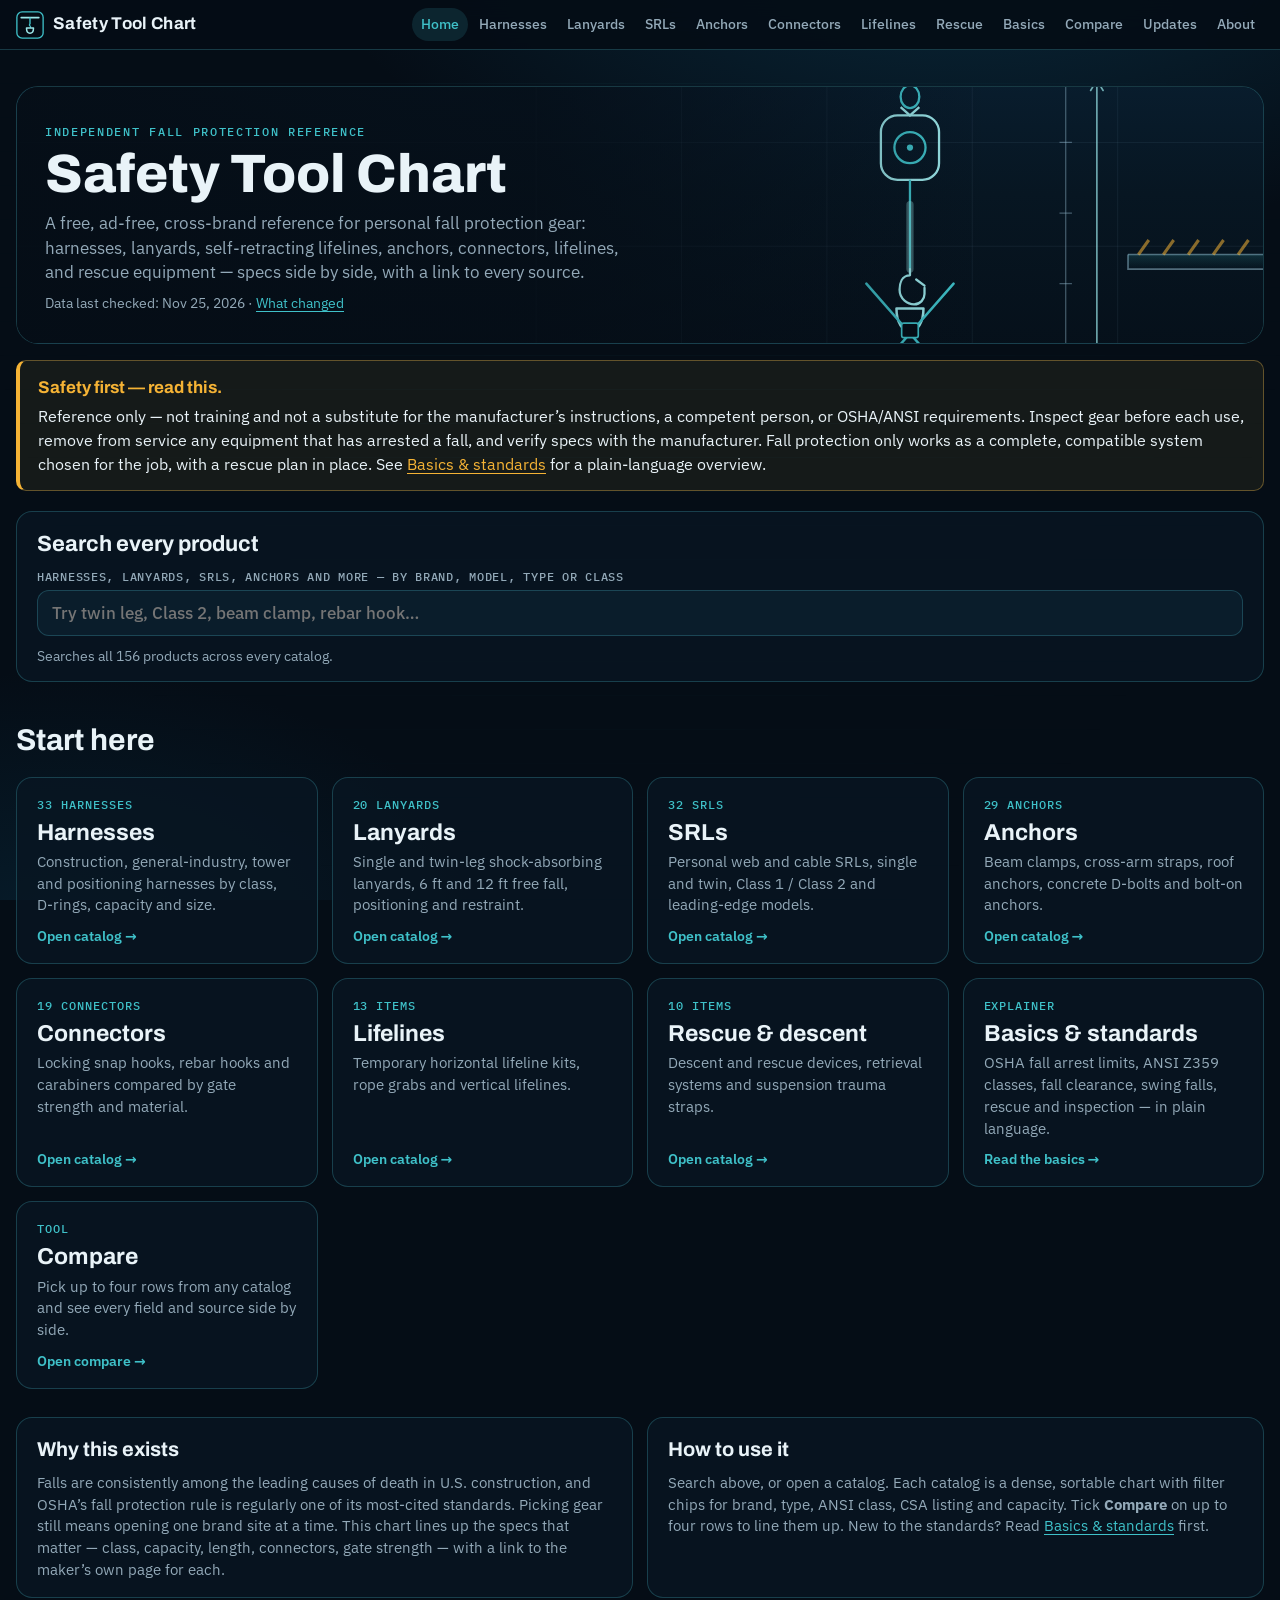
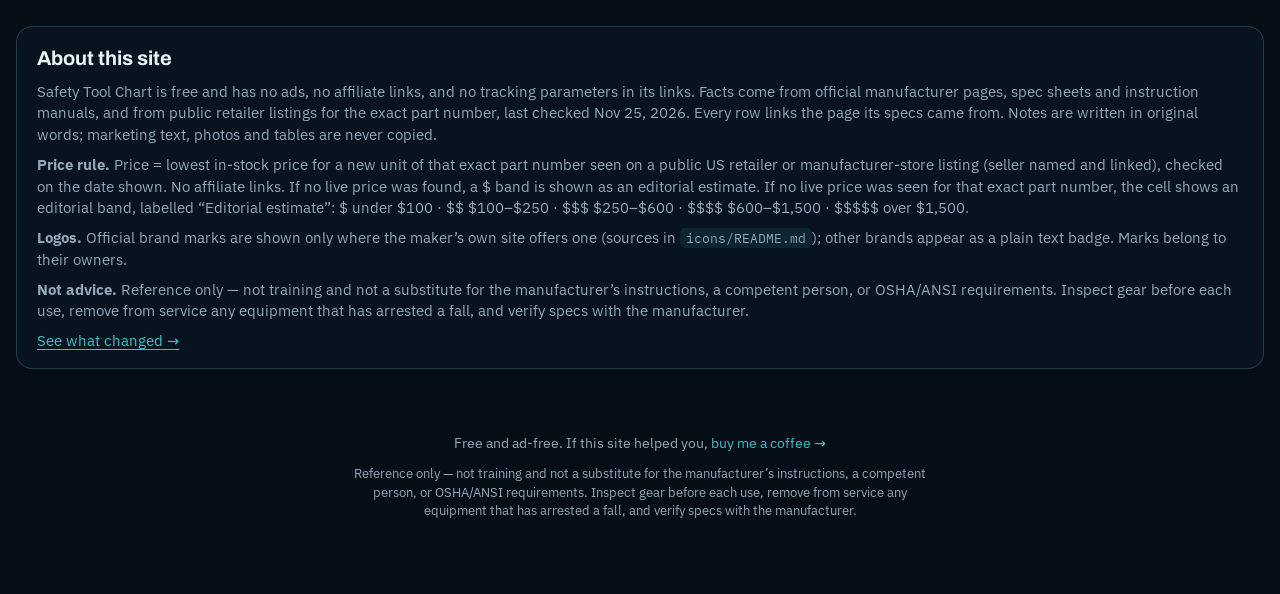
==== commit 7570696c: "Monthly data check, Nov 25, 2026: re-verify sources and prices, resolve open spec flags, add safety " ====
--- a/index.html
+++ b/index.html
@@ -127,7 +127,7 @@
     <span class="eyebrow">Independent fall protection reference</span>
     <h1>Safety Tool Chart</h1>
     <p class="lede">A free, ad-free, cross-brand reference for personal fall protection gear: harnesses, lanyards, self-retracting lifelines, anchors, connectors, lifelines, and rescue equipment — specs side by side, with a link to every source.</p>
-    <p class="checked">Data last checked: <time datetime="2026-11-16">Nov 16, 2026</time> · <a href="updates.html">What changed</a></p>
+    <p class="checked">Data last checked: <time datetime="2026-11-25">Nov 25, 2026</time> · <a href="updates.html">What changed</a></p>
   </div>
 </header>
 <aside class="safety safety-big" role="note"><strong>Safety first — read this.</strong> Reference only — not training and not a substitute for the manufacturer’s instructions, a competent person, or OSHA/ANSI requirements. Inspect gear before each use, remove from service any equipment that has arrested a fall, and verify specs with the manufacturer. Fall protection only works as a complete, compatible system chosen for the job, with a rescue plan in place. See <a href="basics.html">Basics &amp; standards</a> for a plain-language overview.</aside>
@@ -155,7 +155,7 @@
   <section class="notes" id="about" style="display:block">
     <section>
       <h2>About this site</h2>
-      <p>Safety Tool Chart is free and has no ads, no affiliate links, and no tracking parameters in its links. Facts come from official manufacturer pages, spec sheets and instruction manuals, and from public retailer listings for the exact part number, last checked Nov 16, 2026. Every row links the page its specs came from. Notes are written in original words; marketing text, photos and tables are never copied.</p>
+      <p>Safety Tool Chart is free and has no ads, no affiliate links, and no tracking parameters in its links. Facts come from official manufacturer pages, spec sheets and instruction manuals, and from public retailer listings for the exact part number, last checked Nov 25, 2026. Every row links the page its specs came from. Notes are written in original words; marketing text, photos and tables are never copied.</p>
       <p><strong>Price rule.</strong> Price = lowest in-stock price for a new unit of that exact part number seen on a public US retailer or manufacturer-store listing (seller named and linked), checked on the date shown. No affiliate links. If no live price was found, a $ band is shown as an editorial estimate. If no live price was seen for that exact part number, the cell shows an editorial band, labelled “Editorial estimate”: $ under $100 · $$ $100–$250 · $$$ $250–$600 · $$$$ $600–$1,500 · $$$$$ over $1,500.</p>
       <p><strong>Logos.</strong> Official brand marks are shown only where the maker’s own site offers one (sources in <code>icons/README.md</code>); other brands appear as a plain text badge. Marks belong to their owners.</p>
       <p><strong>Not advice.</strong> Reference only — not training and not a substitute for the manufacturer’s instructions, a competent person, or OSHA/ANSI requirements. Inspect gear before each use, remove from service any equipment that has arrested a fall, and verify specs with the manufacturer.</p>
@@ -183,7 +183,7 @@
 </script>
 <script src="compare.js?v=20261124a" defer></script>
 <script src="nav.js?v=20261124a" defer></script>
-<script>window.SEARCH_INDEX = [{"name": "AVAO FAST International Version C071DB00", "maker": "Petzl", "tags": ["Positioning / rope access harness"], "extra": "Rope access / work-positioning harness with quick-release leg buckles AVAO FAST International Version CE EN 361 CE EN 813 CE EN 358 ANSI Z359.11 ANSI Z459.1 CSA Z259.10 NFPA 2500 class 3", "icon": null, "section": "Harnesses", "href": "harnesses.html#p-petzl-avao-fast-intl-c071db00"}, {"name": "AVAO International Version C071CB00", "maker": "Petzl", "tags": ["Positioning / rope access harness"], "extra": "Rope access / work-positioning harness, self-locking leg buckles AVAO International Version CE EN 361 CE EN 813 CE EN 358 ANSI Z359.11 ANSI Z459.1 CSA Z259.10 NFPA 2500 class 3", "icon": null, "section": "Harnesses", "href": "harnesses.html#p-petzl-avao-intl-c071cb00"}, {"name": "VOLT International Version C072CB00", "maker": "Petzl", "tags": ["Tower / climbing harness"], "extra": "Tower / utility climbing harness with ladder-climb point VOLT International Version CE EN 361 CE EN 358 CE EN 813 ANSI Z359.11 CSA Z259.10", "icon": null, "section": "Harnesses", "href": "harnesses.html#p-petzl-volt-intl-c072cb00"}, {"name": "VOLT LIGHT International Version C072HA00", "maker": "Petzl", "tags": ["Tower / climbing harness"], "extra": "Lighter climbing / positioning harness with folding side rings VOLT LIGHT International Version CE EN 361 CE EN 358 ANSI Z359.11 CSA Z259.10", "icon": null, "section": "Harnesses", "href": "harnesses.html#p-petzl-volt-light-intl-c072ha00"}, {"name": "NEWTON International Version C073BA01", "maker": "Petzl", "tags": ["General industry harness"], "extra": "Lightweight fall-arrest harness, dual dorsal points NEWTON International Version CE EN 361 ANSI Z359.11 CSA Z259.10", "icon": null, "section": "Harnesses", "href": "harnesses.html#p-petzl-newton-intl-c073ba01"}, {"name": "NEWTON FAST International Version C073DA01", "maker": "Petzl", "tags": ["General industry harness"], "extra": "Fall-arrest harness with padded straps and quick-release leg buckles NEWTON FAST International Version CE EN 361 ANSI Z359.11 CSA Z259.10", "icon": null, "section": "Harnesses", "href": "harnesses.html#p-petzl-newton-fast-intl-c073da01"}, {"name": "V-FIT 10194630", "maker": "MSA", "tags": ["General industry harness"], "extra": "Racing-style harness, back D-ring, quick-connect legs, shoulder pads V-FIT ANSI Z359.11 CSA Z259.10 OSHA", "icon": null, "section": "Harnesses", "href": "harnesses.html#p-msa-v-fit-10194630"}, {"name": "Contractor 7015", "maker": "FallTech", "tags": ["Construction / general industry harness"], "extra": "Entry-level non-belted harness, back D-ring, mating buckles Contractor ANSI Z359.11-2014 OSHA 1926.502 and 1910.140 CSA Z259.10-2018", "icon": null, "section": "Harnesses", "href": "harnesses.html#p-falltech-contractor-7015"}, {"name": "Contractor+ 7016B", "maker": "FallTech", "tags": ["Construction / general industry harness"], "extra": "Non-belted harness with SRL dorsal sleeve and tongue-buckle legs Contractor+ ANSI Z359.11-2021 CSA Z259.10-2018 OSHA 1926.502 and 1910.66", "icon": null, "section": "Harnesses", "href": "harnesses.html#p-falltech-contractor-plus-7016b"}, {"name": "Advanced ComforTech Gel 7081BL", "maker": "FallTech", "tags": ["Construction harness"], "extra": "Belted construction harness, gel padding, tongue-buckle legs Advanced ComforTech Gel ANSI Z359.11-2014 OSHA 1926.502 and 1910.140 CSA Z259.10-2018", "icon": null, "section": "Harnesses", "href": "harnesses.html#p-falltech-comfortech-gel-7081b"}, {"name": "FT-Arc Flash 8077FDQCS", "maker": "FallTech", "tags": ["Arc-flash climbing harness"], "extra": "Arc-flash climbing harness, Nomex/Kevlar web, quick-connect FT-Arc Flash ANSI Z359.11-2021 OSHA 1926.502 and 1910.140 CSA Z259.10-2018 ASTM F887-20", "icon": null, "section": "Harnesses", "href": "harnesses.html#p-falltech-ft-arc-flash-8077fdqc"}, {"name": "Arc Flash 7049", "maker": "FallTech", "tags": ["Arc-flash harness"], "extra": "Arc-rated nylon non-belted harness, back D-ring Arc Flash ANSI Z359.11-2014 ASTM F887 OSHA 1926.502 and 1910.66", "icon": null, "section": "Harnesses", "href": "harnesses.html#p-falltech-arc-flash-nylon-7049"}, {"name": "Carbon FT-One Tower 8048QCS", "maker": "FallTech", "tags": ["Tower / climbing harness"], "extra": "Tower climber harness with carbon-fiber seat, quick-connect legs Carbon FT-One Tower ANSI Z359.11-2021 OSHA 1926.502 and 1910.140 CSA Z259.10-2018", "icon": null, "section": "Harnesses", "href": "harnesses.html#p-falltech-carbon-ft-one-tower-8048qc"}, {"name": "V-FORM 10197196", "maker": "MSA", "tags": ["General industry harness"], "extra": "Basic vest harness, back D-ring, quick-fit leg straps V-FORM ANSI Z359.11 CSA Z259.10 OSHA", "icon": null, "section": "Harnesses", "href": "harnesses.html#p-msa-v-form-10197196"}, {"name": "V-FORM+ 10206161", "maker": "MSA", "tags": ["Construction harness"], "extra": "Construction harness, shoulder and waist padding, belt, tongue-buckle legs V-FORM+ ANSI Z359.11-2021 CSA Z259.10", "icon": null, "section": "Harnesses", "href": "harnesses.html#p-msa-v-form-plus-10206161"}, {"name": "V-FORM 10197215", "maker": "MSA", "tags": ["Positioning harness"], "extra": "Positioning harness, back and hip D-rings, tongue-buckle legs V-FORM ANSI Z359.11 CSA Z259.10 OSHA", "icon": null, "section": "Harnesses", "href": "harnesses.html#p-msa-v-form-10197215"}, {"name": "Velocity 01700", "maker": "Guardian", "tags": ["General industry harness"], "extra": "Economy harness, pass-through legs, water-repellent web Velocity ANSI Z359.11-2021 OSHA 1926.502 OSHA 1910.140 CSA Z259.10-2018", "icon": null, "section": "Harnesses", "href": "harnesses.html#p-guardian-velocity-01700"}, {"name": "Cyclone 21045", "maker": "Guardian", "tags": ["General industry / construction harness"], "extra": "Padded harness with quick-connect chest and legs, X-back Cyclone OSHA 1910.140 OSHA 1926.502 ANSI Z359.11-2014", "icon": null, "section": "Harnesses", "href": "harnesses.html#p-guardian-cyclone-21045"}, {"name": "Seraph 3711172", "maker": "Guardian", "tags": ["Construction harness"], "extra": "Construction harness with belt, side D-rings, tongue-buckle legs Seraph ANSI Z359.11-2021 OSHA 1910.140 & 1926.502 CSA Z259.10-2018", "icon": null, "section": "Harnesses", "href": "harnesses.html#p-guardian-seraph-3711172"}, {"name": "B7-Comfort 3740085", "maker": "Guardian", "tags": ["Construction harness"], "extra": "Premium adjustable construction harness, quick-connect legs B7-Comfort ANSI Z359.11 OSHA 1910.140 & 1926.502 CSA Z259.10", "icon": null, "section": "Harnesses", "href": "harnesses.html#p-guardian-b7-comfort-3740085"}, {"name": "Warthog B2002", "maker": "Malta Dynamics", "tags": ["Construction / general industry harness"], "extra": "Economy harness, tongue-buckle legs, dual lanyard keepers Warthog", "icon": null, "section": "Harnesses", "href": "harnesses.html#p-malta-dynamics-warthog-tongue-b2002"}, {"name": "Warthog B2000", "maker": "Malta Dynamics", "tags": ["Construction / general industry harness"], "extra": "Economy harness, pass-through leg buckles Warthog", "icon": null, "section": "Harnesses", "href": "harnesses.html#p-malta-dynamics-warthog-pass-thru-b2000"}, {"name": "Delta 1102000", "maker": "3M DBI-SALA", "tags": ["Construction / general industry harness"], "extra": "Vest-style harness, stand-up back D-ring, tongue legs Delta OSHA 1910.66 OSHA 1926.502 ANSI A10.32 ANSI Z359.1 ANSI Z359.4", "icon": null, "section": "Harnesses", "href": "harnesses.html#p-3m-dbi-sala-delta-1102000"}, {"name": "ExoFit X300 (formerly ExoFit NEX) 1113001", "maker": "3M DBI-SALA", "tags": ["General industry harness"], "extra": "Padded universal harness, quick-connect legs, stand-up aluminum D-ring ExoFit X300 (formerly ExoFit NEX) ANSI Z359.11 OSHA 1910.140 OSHA 1926.502", "icon": null, "section": "Harnesses", "href": "harnesses.html#p-3m-dbi-sala-exofit-x300-1113001"}, {"name": "Delta Arc Flash 1110750", "maker": "3M DBI-SALA", "tags": ["Arc-flash harness"], "extra": "Arc-flash harness with web loops, no metal above the waist Delta Arc Flash", "icon": null, "section": "Harnesses", "href": "harnesses.html#p-3m-dbi-sala-delta-arc-flash-1110750"}, {"name": "Protecta Construction 1161308", "maker": "3M Protecta", "tags": ["Construction harness"], "extra": "Construction harness with belt, hip pad, side D-rings, tongue legs Protecta Construction ANSI Z359.11 OSHA 1926.502", "icon": null, "section": "Harnesses", "href": "harnesses.html#p-3m-protecta-construction-1161308"}, {"name": "AirCore AC-QC/UGN", "maker": "Honeywell Miller", "tags": ["General industry harness"], "extra": "Lightweight breathable-pad harness, stretch web, quick-connect legs AirCore OSHA 1926.502 ANSI A10.32 ANSI Z359.1 CSA Z259.10-12", "icon": null, "section": "Harnesses", "href": "harnesses.html#p-honeywell-miller-aircore-ac-qc-ugn"}, {"name": "Titan T4500/UAK", "maker": "Honeywell Miller", "tags": ["General industry harness"], "extra": "Hi-vis economy harness, tongue-buckle legs Titan", "icon": null, "section": "Harnesses", "href": "harnesses.html#p-honeywell-miller-titan-t4500"}, {"name": "Revolution Nomex RKN-QC/UBK", "maker": "Honeywell Miller", "tags": ["Flame-resistant / hot-work harness"], "extra": "Nomex/Kevlar web harness, quick-connect legs Revolution Nomex", "icon": null, "section": "Harnesses", "href": "harnesses.html#p-honeywell-miller-nomex-revolution-rkn-qc"}, {"name": "American Construction 110CTB-ML-AM", "maker": "Frontline", "tags": ["Construction harness"], "extra": "Construction harness, all-aluminum hardware, belt and side D-rings American Construction ANSI Z359.11-2014 ANSI Z359.15-2014 OSHA 1910.140 OSHA 1926.502", "icon": null, "section": "Harnesses", "href": "harnesses.html#p-frontline-american-construction-110ctb-ml-am"}, {"name": "LITEFIT H312002", "maker": "Werner", "tags": ["Construction harness"], "extra": "Standard harness, back D-ring, pass-through chest and tongue leg buckles LITEFIT ANSI Z359.11-2021 OSHA 1910.140 OSHA 1926.502", "icon": null, "section": "Harnesses", "href": "harnesses.html#p-werner-litefit-h312002"}, {"name": "LITEFIT H362002", "maker": "Werner", "tags": ["Positioning / climbing harness"], "extra": "Climbing/positioning harness, back, hip and front D-rings LITEFIT ANSI Z359.11-2021 OSHA 1910.140 OSHA 1926.502", "icon": null, "section": "Harnesses", "href": "harnesses.html#p-werner-litefit-h362002"}, {"name": "Welding High Heat H913002", "maker": "Werner", "tags": ["Welding / high-heat harness"], "extra": "Kevlar welding harness, back D-ring, quick-connect buckles Welding High Heat ANSI Z359.11-2021 OSHA 1910.140 OSHA 1926.502", "icon": null, "section": "Harnesses", "href": "harnesses.html#p-werner-welding-high-heat-h913002"}, {"name": "Internal Lanyard 8259", "maker": "FallTech", "tags": ["Shock-absorbing lanyard, single leg", "6 ft FF"], "extra": "6 ft internal-absorber lanyard, single leg, two snap hooks Internal Lanyard ANSI Z359.13-2013 OSHA 1926.502 OSHA 1910.66", "icon": null, "section": "Lanyards", "href": "lanyards.html#p-falltech-8259"}, {"name": "Internal Lanyard 82593", "maker": "FallTech", "tags": ["Shock-absorbing lanyard, single leg", "6 ft FF"], "extra": "6 ft internal-absorber lanyard, single leg, snap hook plus rebar hook Internal Lanyard ANSI Z359.13-2013 OSHA 1926.502 OSHA 1910.66", "icon": null, "section": "Lanyards", "href": "lanyards.html#p-falltech-82593"}, {"name": "ElasTech 8240", "maker": "FallTech", "tags": ["Shock-absorbing lanyard, single leg", "6 ft FF"], "extra": "4.5-6 ft elastic internal-absorber lanyard, single leg, snap hooks ElasTech ANSI Z359.13-2013 OSHA 1926.502 OSHA 1910.66", "icon": null, "section": "Lanyards", "href": "lanyards.html#p-falltech-8240"}, {"name": "Ironman 8247BY", "maker": "FallTech", "tags": ["Shock-absorbing lanyard, twin leg", "6 ft FF / 12 ft FF"], "extra": "6 ft dual-class lanyard (12 ft free fall rated), twin leg, snap hooks Ironman ANSI Z359.13-2013 OSHA 1926.502 OSHA 1910.66", "icon": null, "section": "Lanyards", "href": "lanyards.html#p-falltech-8247by"}, {"name": "Leading Edge 8354LEYC2D", "maker": "FallTech", "tags": ["Leading-edge lanyard, twin leg", "12 ft FF"], "extra": "6 ft leading-edge cable lanyard, twin leg, swivel rebar hooks Leading Edge OSHA 1926.502 OSHA 1910.66", "icon": null, "section": "Lanyards", "href": "lanyards.html#p-falltech-8354leyc2d"}, {"name": "Restraint 8209", "maker": "FallTech", "tags": ["Restraint lanyard"], "extra": "4-6 ft adjustable restraint lanyard, steel snap hooks Restraint ANSI Z359.3-2019 OSHA 1926.502 OSHA 1910.66 CSA Z259.11-2017", "icon": null, "section": "Lanyards", "href": "lanyards.html#p-falltech-8209"}, {"name": "Tower Climber 8165B65", "maker": "FallTech", "tags": ["Positioning lanyard"], "extra": "6.5 ft rope positioning lanyard with auto-locking adjuster, snap hook and carabiner Tower Climber ANSI Z359.3-2017 OSHA 1926.502 OSHA 1910.66", "icon": null, "section": "Lanyards", "href": "lanyards.html#p-falltech-8165b65"}, {"name": "Absorbica-Y L014AB01", "maker": "Petzl", "tags": ["Shock-absorbing lanyard, twin leg", "12 ft FF"], "extra": "Twin-leg lanyard with compact absorber, 6 ft under ANSI, no end connectors Absorbica-Y ANSI Z359.13 CSA Z259.11-17 CE EN 355", "icon": null, "section": "Lanyards", "href": "lanyards.html#p-petzl-absorbica-y-150-l014ab01"}, {"name": "Grillon L052AA00", "maker": "Petzl", "tags": ["Positioning lanyard"], "extra": "2 m adjustable work-positioning rope lanyard, no connectors Grillon ANSI Z359.3 CSA Z259.11 CE EN 358", "icon": null, "section": "Lanyards", "href": "lanyards.html#p-petzl-grillon-l052aa00"}, {"name": "ShockWave2 1244409", "maker": "3M DBI-SALA", "tags": ["Shock-absorbing lanyard, twin leg"], "extra": "6 ft stretch-web 100% tie-off lanyard, snap hook center, aluminum rebar hooks on legs ShockWave2 OSHA 1910.66 OSHA 1926.502 ANSI A10.32 ANSI Z359.13", "icon": null, "section": "Lanyards", "href": "lanyards.html#p-3m-dbi-sala-shockwave2-1244409"}, {"name": "Force2 1246161", "maker": "3M DBI-SALA", "tags": ["Shock-absorbing lanyard, twin leg", "12 ft FF"], "extra": "6 ft web 100% tie-off lanyard with snap hooks, 12 ft free fall rated Force2 OSHA 1910.66 OSHA 1926.502 ANSI A10.32 ANSI Z359.13", "icon": null, "section": "Lanyards", "href": "lanyards.html#p-3m-dbi-sala-force2-1246161"}, {"name": "Force2 (EZ-Stop F2) 1246167", "maker": "3M DBI-SALA", "tags": ["Shock-absorbing lanyard, single leg", "12 ft FF"], "extra": "6 ft web single-leg lanyard, self-locking snap hooks, 12 ft free fall rated Force2 (EZ-Stop F2) OSHA 1910.66 OSHA 1926.502 ANSI A10.32 ANSI Z359.13", "icon": null, "section": "Lanyards", "href": "lanyards.html#p-3m-dbi-sala-force2-1246167"}, {"name": "100% Tie-Off Stretch Web 1342101", "maker": "3M Protecta", "tags": ["Shock-absorbing lanyard, twin leg"], "extra": "6 ft stretch-web 100% tie-off shock-absorbing lanyard 100% Tie-Off Stretch Web", "icon": null, "section": "Lanyards", "href": "lanyards.html#p-3m-protecta-1342101"}, {"name": "V-Series 10188103", "maker": "MSA", "tags": ["Shock-absorbing lanyard, single leg"], "extra": "6 ft standard adjustable single-leg shock-absorbing lanyard, large snap hooks V-Series CSA Z259.11-17 OSHA", "icon": null, "section": "Lanyards", "href": "lanyards.html#p-msa-v-series-10188103"}, {"name": "Manyard 219WRS-Z7/6FTYL", "maker": "Honeywell Miller", "tags": ["Shock-absorbing lanyard, single leg"], "extra": "6 ft single-leg shock-absorbing lanyard, locking snap hook and locking rebar hook Manyard OSHA 1926.502 OSHA 1910.66 ANSI A10.32 ANSI Z359-2007 CSA Z259.11", "icon": null, "section": "Lanyards", "href": "lanyards.html#p-honeywell-miller-manyard-219wrs-z7-6ftyl"}, {"name": "External Shock Lanyard 01220", "maker": "Guardian", "tags": ["Shock-absorbing lanyard, single leg"], "extra": "6 ft single-leg lanyard with external shock pack External Shock Lanyard", "icon": null, "section": "Lanyards", "href": "lanyards.html#p-guardian-01220"}, {"name": "Non-Shock Absorbing Lanyard 01270", "maker": "Guardian", "tags": ["Restraint lanyard"], "extra": "6 ft double-leg restraint lanyard, no shock absorber, steel snap hooks Non-Shock Absorbing Lanyard", "icon": null, "section": "Lanyards", "href": "lanyards.html#p-guardian-01270"}, {"name": "DeCoil C311102", "maker": "Werner", "tags": ["Shock-absorbing lanyard, single leg"], "extra": "6 ft adjustable single-leg tie-back lanyard with DCELL shock pack, snap hooks DeCoil ANSI Z359.13-2013 OSHA 29 CFR 1910.140/1926.502", "icon": null, "section": "Lanyards", "href": "lanyards.html#p-werner-c311102"}, {"name": "DeCoil C311120", "maker": "Werner", "tags": ["Shock-absorbing lanyard, single leg", "12 ft FF"], "extra": "6-12 ft free-fall single-leg lanyard, snap hooks, heavy-duty shock pack DeCoil ANSI Z359.13-2013 OSHA 29 CFR 1910.66/1926.502", "icon": null, "section": "Lanyards", "href": "lanyards.html#p-werner-c311120"}, {"name": "Positioning C111103", "maker": "Werner", "tags": ["Positioning lanyard"], "extra": "3 ft web work-positioning lanyard, snap hooks both ends, no absorber Positioning ANSI Z359.3-2019 OSHA 29 CFR 1910/1926", "icon": null, "section": "Lanyards", "href": "lanyards.html#p-werner-c111103"}, {"name": "FT-X Web 84709SP1", "maker": "FallTech", "tags": ["SRL, personal, web, single", "Class 1 (SRL-P)"], "extra": "9 ft Dyneema web personal SRL, steel snap hook FT-X Web ANSI Z359.14-2021 OSHA 1926.502 and 1910.66", "icon": null, "section": "SRLs", "href": "srls.html#p-falltech-ft-x-web-84709sp1"}, {"name": "FT-X Web 84709TP1", "maker": "FallTech", "tags": ["SRL, personal, web, twin", "Class 1 (SRL-P)"], "extra": "9 ft Dyneema web twin-leg personal SRL, steel snap hooks FT-X Web ANSI Z359.14-2021 OSHA 1926.502 and 1910.66", "icon": null, "section": "SRLs", "href": "srls.html#p-falltech-ft-x-web-84709tp1"}, {"name": "CTR Class 1 SRL 723760", "maker": "FallTech", "tags": ["SRL, cable", "Class 1"], "extra": "60 ft cable SRL, steel swivel snap hook CTR Class 1 SRL ANSI Z359.14-2021 OSHA 1926.502 and 1910.66 CSA Z259.2.2-2017", "icon": null, "section": "SRLs", "href": "srls.html#p-falltech-ctr-723760"}, {"name": "FT-R Leading Edge 721530LEC", "maker": "FallTech", "tags": ["SRL-LE, cable", "Class 2 (SRL-LE)"], "extra": "30 ft leading-edge cable SRL, steel swivel snap hook FT-R Leading Edge ANSI Z359.14-2021 OSHA 1926.502 and 1910.66 CSA Z259.2.2-2017(R2022)", "icon": null, "section": "SRLs", "href": "srls.html#p-falltech-ft-r-721530lec"}, {"name": "FT-X EdgeCore 84108SP1", "maker": "FallTech", "tags": ["SRL-LE, personal, cable", "Class 2 (SRL-P)"], "extra": "8 ft Kevlar-line leading-edge personal SRL, steel swivel snap hook FT-X EdgeCore ANSI Z359.14-2021 OSHA 1926.502 and 1910.66 CSA Z259.2.2-2017", "icon": null, "section": "SRLs", "href": "srls.html#p-falltech-ft-x-edgecore-84108sp1"}, {"name": "FT-R SRL-R 721560R", "maker": "FallTech", "tags": ["SRL-R, cable, 3-way", "Class 1 (SRL-R)"], "extra": "60 ft 3-way SRL with retrieval winch FT-R SRL-R ANSI Z359.14-2021 OSHA 1910.140 OSHA 1926.502", "icon": null, "section": "SRLs", "href": "srls.html#p-falltech-ft-r-srl-r-721560r"}, {"name": "DuraTech 82706TB1", "maker": "FallTech", "tags": ["SRL, personal, web, twin", "Class B"], "extra": "6 ft web twin-leg personal SRD, steel snap hooks DuraTech ANSI Z359.14-2014 OSHA 1926.502 and 1910.66", "icon": null, "section": "SRLs", "href": "srls.html#p-falltech-duratech-82706tb1"}, {"name": "TurboLite+ MTL-OHW1-01/6FT", "maker": "Honeywell Miller", "tags": ["SRL, personal, web, single", "Class 1"], "extra": "6 ft web personal fall limiter, carabiner + locking snap hook TurboLite+ OSHA ANSI Z359.14-2021 CSA", "icon": null, "section": "SRLs", "href": "srls.html#p-miller-turbolite-mtl-ohw1-01-6ft"}, {"name": "TurboLite MTL-OHW2-28/6FT", "maker": "Honeywell Miller", "tags": ["SRL, personal, web, twin", "Class 1"], "extra": "6 ft twin web personal fall limiter, rebar hooks TurboLite OSHA ANSI Z359.14-2021", "icon": null, "section": "SRLs", "href": "srls.html#p-miller-turbolite-mtl-ohw2-28-6ft"}, {"name": "Falcon+ Edge MFS-LEP1-02/30FT", "maker": "Honeywell Miller", "tags": ["SRL-LE, cable"], "extra": "30 ft edge-rated cable SRL Falcon+ Edge OSHA 1926.502 ANSI Z359.14-2021 CSA Z259.2.2-2017", "icon": null, "section": "SRLs", "href": "srls.html#p-miller-falcon-edge-mfs-lep1-02-30ft"}, {"name": "Rebel Leading Edge 3590046", "maker": "3M Protecta", "tags": ["SRL-LE, cable"], "extra": "20 ft leading-edge cable SRL with external absorber Rebel Leading Edge OSHA ANSI Z359.14", "icon": null, "section": "SRLs", "href": "srls.html#p-3m-protecta-rebel-3590046"}, {"name": "Rebel 3590038", "maker": "3M Protecta", "tags": ["SRL, cable"], "extra": "50 ft galvanized cable SRL Rebel OSHA 1926 ANSI Z359.14", "icon": null, "section": "SRLs", "href": "srls.html#p-3m-protecta-rebel-3590038"}, {"name": "Nano-Lok Edge 3500288", "maker": "3M DBI-SALA", "tags": ["SRL-LE, personal, cable"], "extra": "8 ft foot-level tie-off cable SRL Nano-Lok Edge OSHA", "icon": null, "section": "SRLs", "href": "srls.html#p-3m-dbi-sala-nano-lok-edge-3500288"}, {"name": "Rebel Web 3100506", "maker": "3M Protecta", "tags": ["SRL, personal, web, single"], "extra": "6 ft polyester web personal SRL Rebel Web OSHA", "icon": null, "section": "SRLs", "href": "srls.html#p-3m-protecta-rebel-web-3100506"}, {"name": "Nano-Lok 3100550", "maker": "3M DBI-SALA", "tags": ["SRL, personal, web, twin"], "extra": "Twin-leg Nano-Lok web SRL Nano-Lok OSHA", "icon": null, "section": "SRLs", "href": "srls.html#p-3m-dbi-sala-nano-lok-twin-3100550"}, {"name": "Sealed-Blok RSQ 3400165", "maker": "3M DBI-SALA", "tags": ["SRL-R, cable"], "extra": "50 ft stainless cable SRL with built-in rescue winch Sealed-Blok RSQ OSHA", "icon": null, "section": "SRLs", "href": "srls.html#p-3m-dbi-sala-sealed-blok-rsq-3400165"}, {"name": "V-EDGE 63410-00A", "maker": "MSA", "tags": ["SRL-LE, cable", "Class 2"], "extra": "30 ft leading-edge cable SRL V-EDGE OSHA ANSI Z359.14-2021", "icon": null, "section": "SRLs", "href": "srls.html#p-msa-v-edge-63410-00a"}, {"name": "V-SHOCK VSOHW-031-NB-A", "maker": "MSA", "tags": ["SRL, personal, web, single"], "extra": "10 ft web personal fall limiter, carabiner + snap hook V-SHOCK OSHA ANSI Z359.14-2021", "icon": null, "section": "SRLs", "href": "srls.html#p-msa-v-shock-vsohw-031-nb-a"}, {"name": "CR5 1400198", "maker": "Guardian", "tags": ["SRL, personal, web, single", "Class 1"], "extra": "6 ft Class 1 web personal SRL CR5 OSHA", "icon": null, "section": "SRLs", "href": "srls.html#p-guardian-cr5-1400198"}, {"name": "CR3-Edge 4200202", "maker": "Guardian", "tags": ["SRL-LE, personal, cable", "Class 2"], "extra": "8 ft Class 2 cable SRL, steel rebar hook CR3-Edge OSHA", "icon": null, "section": "SRLs", "href": "srls.html#p-guardian-cr3-edge-4200202"}, {"name": "Halo 10910", "maker": "Guardian", "tags": ["SRL, cable", "Class 1"], "extra": "20 ft Class 1 cable SRL Halo OSHA", "icon": null, "section": "SRLs", "href": "srls.html#p-guardian-halo-10910"}, {"name": "Halo Big Block 10918", "maker": "Guardian", "tags": ["SRL, cable"], "extra": "65 ft galvanized cable SRL Halo Big Block OSHA", "icon": null, "section": "SRLs", "href": "srls.html#p-guardian-halo-big-block-10918"}, {"name": "3-Way Rescue 10974", "maker": "Guardian", "tags": ["SRL-R, cable, 3-way"], "extra": "50 ft confined-space SRL with retrieval 3-Way Rescue Z359.1-2007", "icon": null, "section": "SRLs", "href": "srls.html#p-guardian-3-way-rescue-10974"}, {"name": "Web SRL RPW061S", "maker": "Frontline", "tags": ["SRL, personal, web, single"], "extra": "6 ft polyester web SRL Web SRL OSHA", "icon": null, "section": "SRLs", "href": "srls.html#p-frontline-rpw061s"}, {"name": "RPG Cable RPG100", "maker": "Frontline", "tags": ["SRL, cable"], "extra": "100 ft galvanized cable SRL RPG Cable OSHA", "icon": null, "section": "SRLs", "href": "srls.html#p-frontline-rpg100"}, {"name": "Leading Edge Cable RPG50LE", "maker": "Frontline", "tags": ["SRL-LE, cable"], "extra": "50 ft leading-edge cable SRL Leading Edge Cable OSHA", "icon": null, "section": "SRLs", "href": "srls.html#p-frontline-rpg50le"}, {"name": "Latitude Edge 023-5350", "maker": "Safewaze", "tags": ["SRL-LE, personal, cable", "Class 2 (SRL-P)"], "extra": "8 ft Class 2 personal SRL, galvanized snap hook Latitude Edge OSHA", "icon": null, "section": "SRLs", "href": "srls.html#p-safewaze-latitude-edge-023-5350"}, {"name": "Latitude Web 019-5044", "maker": "Safewaze", "tags": ["SRL, personal, web, single", "Class 1"], "extra": "6 ft Class 1 web personal SRD Latitude Web OSHA", "icon": null, "section": "SRLs", "href": "srls.html#p-safewaze-latitude-019-5044"}, {"name": "Northstar Classic FS-EX10-100-G", "maker": "Safewaze", "tags": ["SRL, cable"], "extra": "100 ft galvanized cable SRL Northstar Classic OSHA 1926-502 ANSI Z359.14-2021 ANSI A10.32-2012", "icon": null, "section": "SRLs", "href": "srls.html#p-safewaze-northstar-classic-fs-ex10-100-g"}, {"name": "Baseline R530007", "maker": "Werner", "tags": ["SRL, personal, web, single", "Class 1"], "extra": "7 ft web personal SRL with steel snap hook, carabiner anchor Baseline ANSI Z359.14-2021", "icon": null, "section": "SRLs", "href": "srls.html#p-werner-baseline-r530007"}, {"name": "Baseline R531007", "maker": "Werner", "tags": ["SRL, personal, web, twin", "Class 1"], "extra": "7 ft twin-leg web personal SRL, carabiner adapter Baseline ANSI Z359.14-2021", "icon": null, "section": "SRLs", "href": "srls.html#p-werner-baseline-twin-r531007"}, {"name": "Max Patrol R410020", "maker": "Werner", "tags": ["SRL, personal, cable, single"], "extra": "20 ft galvanized cable SRL with swivel snap hook Max Patrol", "icon": null, "section": "SRLs", "href": "srls.html#p-werner-max-patrol-r410020"}, {"name": "Roof anchors A6303", "maker": "Malta Dynamics", "tags": ["Roof anchor"], "extra": "Reusable roof anchor, 21 in, two movable legs Roof anchors OSHA 1910 OSHA 1926 Subpart M ANSI Z359.18-2017 Type A ANSI A10.32-12", "icon": null, "section": "Anchors", "href": "anchors.html#p-malta-dynamics-reusable-roof-anchor-a6303"}, {"name": "Roof anchors A6318", "maker": "Malta Dynamics", "tags": ["Roof anchor (disposable)"], "extra": "Single-use (disposable) roof anchor, nail-on Roof anchors OSHA 1926.502 OSHA 1910.66 ANSI Z359.18-2017", "icon": null, "section": "Anchors", "href": "anchors.html#p-malta-dynamics-single-use-roof-anchor-a6318"}, {"name": "Roof anchors A6308", "maker": "Malta Dynamics", "tags": ["Roof anchor (permanent)"], "extra": "Permanent ridge roof anchor, 10 in ridge, stainless body Roof anchors ANSI OSHA", "icon": null, "section": "Anchors", "href": "anchors.html#p-malta-dynamics-permanent-roof-anchor-a6308"}, {"name": "Roof anchors A6320", "maker": "Malta Dynamics", "tags": ["Roof anchor (permanent)"], "extra": "Fixed-post roof anchor, 12 in post (18 in is A6321) Roof anchors ANSI Z359.18-2017 OSHA 1926 Subpart M OSHA 1910", "icon": null, "section": "Anchors", "href": "anchors.html#p-malta-dynamics-roof-anchor-standard-a6320"}, {"name": "Parapet anchor A6316", "maker": "Malta Dynamics", "tags": ["Parapet anchor"], "extra": "Reusable parapet clamp anchor for walls 2.36-14.1 in thick Parapet anchor", "icon": null, "section": "Anchors", "href": "anchors.html#p-malta-dynamics-parapet-anchor-a6316"}, {"name": "Beam anchors A6101", "maker": "Malta Dynamics", "tags": ["Beam trolley"], "extra": "Beam trolley for 3-10 in flanges, 5,000 lbf Beam anchors", "icon": null, "section": "Anchors", "href": "anchors.html#p-malta-dynamics-beam-trolley-a6101"}, {"name": "Beam anchors A6103", "maker": "Malta Dynamics", "tags": ["Beam trolley"], "extra": "Beam Walker Super Slider, 3.5-14 in flanges Beam anchors OSHA 1926.502", "icon": null, "section": "Anchors", "href": "anchors.html#p-malta-dynamics-beam-walker-super-slider-a6103"}, {"name": "Beam anchors A6105", "maker": "Malta Dynamics", "tags": ["Beam clamp"], "extra": "Fixed/vertical beam clamp, 4.5-12 in flanges Beam anchors", "icon": null, "section": "Anchors", "href": "anchors.html#p-malta-dynamics-vertical-fixed-beam-anchor-a6105"}, {"name": "Anchor straps A6350", "maker": "Malta Dynamics", "tags": ["Cross-arm strap"], "extra": "Cross-arm strap, 4 ft, pass-through D-rings Anchor straps", "icon": null, "section": "Anchors", "href": "anchors.html#p-malta-dynamics-cross-arm-strap-a6350"}, {"name": "Anchors A7360", "maker": "Malta Dynamics", "tags": ["Weld-on / bolt-on anchor"], "extra": "5K swivel anchor, steel version (concrete version A7360C) Anchors", "icon": null, "section": "Anchors", "href": "anchors.html#p-malta-dynamics-5k-swivel-anchor-a7360"}, {"name": "Anchor straps A6400", "maker": "Malta Dynamics", "tags": ["Concrete anchor strap"], "extra": "Concrete anchor strap, 4 ft, cast into poured concrete Anchor straps", "icon": null, "section": "Anchors", "href": "anchors.html#p-malta-dynamics-concrete-anchor-strap-a6400"}, {"name": "Anchors A8000", "maker": "Malta Dynamics", "tags": ["Wood truss anchor"], "extra": "Truss / attic anchor for wood trusses Anchors", "icon": null, "section": "Anchors", "href": "anchors.html#p-malta-dynamics-truss-anchor-a8000"}, {"name": "Beamer 00215", "maker": "Guardian", "tags": ["Beam trolley"], "extra": "Beamer trolley anchor, sliding beam anchor with locking toggles Beamer OSHA 1910.140 OSHA 1926.502 ANSI Z359.18-2017", "icon": null, "section": "Anchors", "href": "anchors.html#p-guardian-beamer-trolley-anchor-00215"}, {"name": "Cross arm strap 01640", "maker": "Guardian", "tags": ["Cross-arm strap"], "extra": "Cross-arm strap anchorage connector, 3 ft Cross arm strap OSHA 1910.140 OSHA 1926.502 ANSI Z359.18-2017", "icon": null, "section": "Anchors", "href": "anchors.html#p-guardian-cross-arm-strap-01640"}, {"name": "Cross arm strap 01620", "maker": "Guardian", "tags": ["Cross-arm strap"], "extra": "Cross-arm strap anchorage connector, 6 ft Cross arm strap OSHA 1910 OSHA 1926.502 ANSI Z359.1/18 ANSI A10.32", "icon": null, "section": "Anchors", "href": "anchors.html#p-guardian-cross-arm-strap-01620"}, {"name": "Concrete anchors 2104560", "maker": "3M DBI-SALA", "tags": ["Concrete D-bolt"], "extra": "Concrete D-ring anchor with swiveling D-ring, for 11/16-3/4 in holes Concrete anchors OSHA 1910.140 OSHA 1926.502", "icon": null, "section": "Anchors", "href": "anchors.html#p-3m-dbi-sala-concrete-d-ring-anchor-2104560"}, {"name": "Roof anchors 2103676", "maker": "3M DBI-SALA", "tags": ["Roof anchor"], "extra": "Reusable hinged roof anchor for wood or metal decking, fastener kit included Roof anchors OSHA 1910.140 OSHA 1926.502", "icon": null, "section": "Anchors", "href": "anchors.html#p-3m-dbi-sala-reusable-hinged-roof-anchor-2103676"}, {"name": "Beam anchors 2108406", "maker": "3M DBI-SALA", "tags": ["Beam clamp"], "extra": "Fixed beam anchor for 2.5-12 in I-beam flanges Beam anchors", "icon": null, "section": "Anchors", "href": "anchors.html#p-3m-dbi-sala-fixed-beam-anchor-2108406"}, {"name": "Extension anchors 1231135", "maker": "3M DBI-SALA", "tags": ["Tie-off adaptor / extension"], "extra": "Web D-ring extension, 3 ft (fall arrest only) Extension anchors", "icon": null, "section": "Anchors", "href": "anchors.html#p-3m-dbi-sala-web-d-ring-extension-anchor-1231135"}, {"name": "Concrete anchors 2100050", "maker": "3M DBI-SALA", "tags": ["Concrete anchor strap"], "extra": "Concrete anchor strap with D-ring and web loop (disposable) Concrete anchors ANSI Z359.18 OSHA 1910.140 OSHA 1926.502", "icon": null, "section": "Anchors", "href": "anchors.html#p-3m-dbi-sala-pass-through-concrete-strap-2100050"}, {"name": "Pro 2190057", "maker": "3M Protecta", "tags": ["Concrete anchor strap"], "extra": "Concrete anchor strap, 42 in, 25-pack Pro OSHA 1910.140 OSHA 1926.502", "icon": null, "section": "Anchors", "href": "anchors.html#p-3m-protecta-pro-concrete-anchor-strap-2190057"}, {"name": "Beam anchors 7533", "maker": "FallTech", "tags": ["Beam clamp"], "extra": "Trailing dual-adjust beam clamp, 3-12.25 in flanges Beam anchors ANSI Z359.18-2017", "icon": null, "section": "Anchors", "href": "anchors.html#p-falltech-trailing-dual-adjust-beam-clamp-7533"}, {"name": "BeamLock 7540A14", "maker": "FallTech", "tags": ["Beam clamp"], "extra": "BeamLock dual-adjust beam anchor, 4-14 in flanges BeamLock ANSI Z359.18-2017", "icon": null, "section": "Anchors", "href": "anchors.html#p-falltech-beamlock-dual-adjust-7540a14"}, {"name": "Beam trolleys 7712", "maker": "FallTech", "tags": ["Beam trolley"], "extra": "Aluminum single-adjust beam trolley, 4-18 in flanges Beam trolleys ANSI Z359.18-2017", "icon": null, "section": "Anchors", "href": "anchors.html#p-falltech-aluminum-beam-trolley-7712"}, {"name": "Arc flash 72493FT", "maker": "FallTech", "tags": ["Cross-arm strap / choker"], "extra": "Arc-flash cinch-loop choker anchor, 3 ft, Kevlar webbing Arc flash ANSI Z359.18-2017 ASTM F887", "icon": null, "section": "Anchors", "href": "anchors.html#p-falltech-arc-flash-cinch-loop-choker-72493ft"}, {"name": "Roof anchors 7420", "maker": "FallTech", "tags": ["Roof anchor"], "extra": "Rotating D-ring anchor plate, 10x10 in, for wood, metal deck or purlins Roof anchors OSHA 1926.502 OSHA 1910.140 ANSI Z359.18-2017 Type A", "icon": null, "section": "Anchors", "href": "anchors.html#p-falltech-rotating-d-ring-anchor-7420"}, {"name": "Roof anchors RA45", "maker": "Honeywell Miller", "tags": ["Roof anchor (permanent)"], "extra": "Claw permanent stainless roof anchor for 2x lumber ridges Roof anchors", "icon": null, "section": "Anchors", "href": "anchors.html#p-miller-claw-permanent-roof-anchor-ra45"}, {"name": "Shadow 8814-24", "maker": "Honeywell Miller", "tags": ["Beam trolley"], "extra": "Shadow sliding beam anchor, 12-24 in flanges Shadow", "icon": null, "section": "Anchors", "href": "anchors.html#p-miller-shadow-beam-anchor-8814-24"}, {"name": "D-bolt 416", "maker": "Honeywell Miller", "tags": ["Steel D-bolt anchor"], "extra": "D-bolt anchor with 1/2 in bolt and hardware, steel up to 3/4 in D-bolt", "icon": null, "section": "Anchors", "href": "anchors.html#p-miller-d-bolt-anchor-416"}, {"name": "Carabiner 8445", "maker": "FallTech", "tags": ["Carabiner"], "extra": "3 in alloy steel connecting carabiner, double-locking Carabiner ANSI Z359.12-2009 OSHA 1926.502 OSHA 1910.66", "icon": null, "section": "Connectors", "href": "connectors.html#p-falltech-8445"}, {"name": "Am'D M34A TL", "maker": "Petzl", "tags": ["Carabiner"], "extra": "Asymmetric D aluminum carabiner, Triact-Lock Am'D CE EN 362 CE EN 12275 type B NFPA 2500 Technical Use", "icon": null, "section": "Connectors", "href": "connectors.html#p-petzl-amd-m34a-tl"}, {"name": "William M36A TL", "maker": "Petzl", "tags": ["Carabiner"], "extra": "Large pear-shaped aluminum carabiner, Triact-Lock William CE EN 362 CE EN 12275 type B NFPA 2500 Technical Use", "icon": null, "section": "Connectors", "href": "connectors.html#p-petzl-william-m36a-tl"}, {"name": "Vulcan M073BA00", "maker": "Petzl", "tags": ["Carabiner"], "extra": "High-strength steel asymmetric carabiner, Triact-Lock Vulcan CE EN 362 NFPA 2500 General Use GB/T 23469 B", "icon": null, "section": "Connectors", "href": "connectors.html#p-petzl-vulcan-m073ba00"}, {"name": "Oxan M72A TL", "maker": "Petzl", "tags": ["Carabiner"], "extra": "Oval steel carabiner, Triact-Lock Oxan CE EN 362 NFPA 2500 Technical Use GB/T 23469 B", "icon": null, "section": "Connectors", "href": "connectors.html#p-petzl-oxan-m72a-tl"}, {"name": "Eashook Open M043AA00", "maker": "Petzl", "tags": ["Snap hook"], "extra": "Aluminum lanyard-end hook with gated lanyard attachment point Eashook Open CE EN 362 CE EN 12275", "icon": null, "section": "Connectors", "href": "connectors.html#p-petzl-eashook-open-m043aa00"}, {"name": "Carabiner 8450", "maker": "FallTech", "tags": ["Carabiner"], "extra": "4 in alloy steel connecting carabiner, double-locking Carabiner ANSI Z359.12-2009 OSHA 1926.502 OSHA 1910.66 CSA Z259.12-2016", "icon": null, "section": "Connectors", "href": "connectors.html#p-falltech-8450"}, {"name": "Carabiner 8466A", "maker": "FallTech", "tags": ["Carabiner"], "extra": "Aluminum alloy connecting carabiner, double-locking Carabiner ANSI Z359.12-2009 OSHA 1926.502 OSHA 1910.66", "icon": null, "section": "Connectors", "href": "connectors.html#p-falltech-8466a"}, {"name": "Carabiner A100304", "maker": "Werner", "tags": ["Carabiner"], "extra": "Aluminum self-locking carabiner, 3/4 in gate Carabiner ANSI Z359.12-2019 OSHA 1910/1926", "icon": null, "section": "Connectors", "href": "connectors.html#p-werner-a100304"}, {"name": "Carabiner A100301", "maker": "Werner", "tags": ["Carabiner"], "extra": "Steel self-locking carabiner, 3/4 in gate Carabiner", "icon": null, "section": "Connectors", "href": "connectors.html#p-werner-a100301"}, {"name": "Carabiner A100303", "maker": "Werner", "tags": ["Carabiner"], "extra": "Steel self-locking carabiner, 2 in gate Carabiner", "icon": null, "section": "Connectors", "href": "connectors.html#p-werner-a100303"}, {"name": "Carabiner 01837", "maker": "Guardian", "tags": ["Carabiner"], "extra": "3 in steel double-locking carabiner Carabiner", "icon": null, "section": "Connectors", "href": "connectors.html#p-guardian-01837"}, {"name": "SafLok 2000112", "maker": "3M DBI-SALA", "tags": ["Carabiner"], "extra": "Steel auto-locking carabiner, 11/16 in gate SafLok", "icon": null, "section": "Connectors", "href": "connectors.html#p-3m-dbi-sala-saflok-steel-carabiner-2000112"}, {"name": "SafLok 2000117", "maker": "3M DBI-SALA", "tags": ["Carabiner"], "extra": "Steel offset-D carabiner with captive pin, 11/16 in gate SafLok", "icon": null, "section": "Connectors", "href": "connectors.html#p-3m-dbi-sala-saflok-steel-carabiner-pin-2000117"}, {"name": "SafLok 2000301", "maker": "3M DBI-SALA", "tags": ["Carabiner"], "extra": "Stainless steel triple-action carabiner, 2 in gate SafLok ANSI Z359.1-2007", "icon": null, "section": "Connectors", "href": "connectors.html#p-3m-dbi-sala-saflok-triple-action-ss-carabiner-2000301"}, {"name": "AutoLock 17D-1", "maker": "Honeywell Miller", "tags": ["Carabiner"], "extra": "Twist-lock zinc-plated steel carabiner, 1 in gate AutoLock OSHA 1926.502 ANSI Z359-2007 CSA Z259.12", "icon": null, "section": "Connectors", "href": "connectors.html#p-miller-17d-1-autolock-carabiner"}, {"name": "AutoLock 17D-2", "maker": "Honeywell Miller", "tags": ["Carabiner"], "extra": "Aluminum twist-lock carabiner, 1 in gate AutoLock ANSI Z359-2007", "icon": null, "section": "Connectors", "href": "connectors.html#p-miller-17d-2-aluminum-twist-lock-carabiner"}, {"name": "Carabiner 10089207", "maker": "MSA", "tags": ["Carabiner"], "extra": "Auto-locking steel carabiner, 1 in gate Carabiner OSHA", "icon": null, "section": "Connectors", "href": "connectors.html#p-msa-steel-carabiner-10089207"}, {"name": "Carabiner CSQ120", "maker": "Frontline", "tags": ["Carabiner"], "extra": "Large alloy steel quarter-turn locking carabiner, about 1.97 in gate Carabiner OSHA 1910.66 OSHA 1926.502", "icon": null, "section": "Connectors", "href": "connectors.html#p-frontline-csq120-quarter-turn-carabiner"}, {"name": "ASAP B071BB00", "maker": "Petzl", "tags": ["Rope grab", "ANSI Z359.15"], "extra": "ASAP LOCK mobile fall arrester for 10-13 mm rope ASAP CE EN 12841 type A CE EN 353-2 ANSI Z359.15", "icon": null, "section": "Lifelines", "href": "lifelines.html#p-petzl-asap-lock-b071bb00"}, {"name": "Temporary HLL MDK-0060-C", "maker": "Malta Dynamics", "tags": ["Horizontal lifeline kit"], "extra": "60 ft adjustable temporary horizontal lifeline system, 2 workers, post-mounted Temporary HLL", "icon": null, "section": "Lifelines", "href": "lifelines.html#p-malta-dynamics-adjustable-temp-hll-mdk-0060-c"}, {"name": "Vertical lifeline assemblies C7050", "maker": "Malta Dynamics", "tags": ["Vertical lifeline assembly"], "extra": "Vertical lifeline assembly, 50 ft rope with rope grab and snap hook Vertical lifeline assemblies", "icon": null, "section": "Lifelines", "href": "lifelines.html#p-malta-dynamics-vertical-lifeline-assembly-c7050"}, {"name": "Rope grabs C7054", "maker": "Malta Dynamics", "tags": ["Rope grab"], "extra": "Warthog rope grab for 5/8 in rope Rope grabs", "icon": null, "section": "Lifelines", "href": "lifelines.html#p-malta-dynamics-fall-arrestor-rope-grab-c7054"}, {"name": "Rope lifelines 1202754", "maker": "3M DBI-SALA", "tags": ["Vertical lifeline assembly"], "extra": "5/8 in polyester/polypropylene rope lifeline, 30 ft, snap hook one end Rope lifelines ANSI Z359.1 OSHA 1910.66 OSHA 1926.502", "icon": null, "section": "Lifelines", "href": "lifelines.html#p-3m-dbi-sala-rope-lifeline-snap-hook-1202754"}, {"name": "Sayfline 7600506", "maker": "3M DBI-SALA", "tags": ["Horizontal lifeline kit"], "extra": "Sayfline synthetic horizontal lifeline, 60 ft kernmantle rope, 2 workers Sayfline OSHA 1910.66 OSHA 1926.502", "icon": null, "section": "Lifelines", "href": "lifelines.html#p-3m-dbi-sala-sayfline-synthetic-hll-7600506"}, {"name": "SteelGrip 60310012", "maker": "FallTech", "tags": ["Horizontal lifeline kit"], "extra": "SteelGrip cable horizontal lifeline, 100 ft, three I-beam stanchions SteelGrip", "icon": null, "section": "Lifelines", "href": "lifelines.html#p-falltech-steelgrip-cable-hll-60310012"}, {"name": "TechLine HLLR2-Z7/30FT", "maker": "Honeywell Miller", "tags": ["Horizontal lifeline kit"], "extra": "TechLine two-person rope horizontal lifeline kit, 30 ft TechLine", "icon": null, "section": "Lifelines", "href": "lifelines.html#p-miller-techline-rope-hll-hllr2-z7-30ft"}, {"name": "HLL rope kits 1325-60", "maker": "Super Anchor", "tags": ["Horizontal lifeline kit"], "extra": "Horizontal lifeline rope kit, 60 ft, 2-3 workers HLL rope kits ANSI Z359.1-07 OSHA 1926.502", "icon": null, "section": "Lifelines", "href": "lifelines.html#p-super-anchor-hll-rope-kit-1325-60"}, {"name": "Temporary HLL 10219292", "maker": "MSA", "tags": ["Horizontal lifeline kit"], "extra": "Temporary rope horizontal lifeline, 60 ft, 2 workers Temporary HLL", "icon": null, "section": "Lifelines", "href": "lifelines.html#p-msa-temporary-rope-hll-10219292"}, {"name": "Vertical lifelines 300L-Z7/25FTBL", "maker": "Honeywell Miller", "tags": ["Vertical lifeline assembly"], "extra": "5/8 in vertical lifeline with snap hook, 25 ft Vertical lifelines", "icon": null, "section": "Lifelines", "href": "lifelines.html#p-miller-vertical-lifeline-300l-z7-25ftbl"}, {"name": "Maxima 4083-30", "maker": "Super Anchor", "tags": ["Vertical lifeline assembly"], "extra": "Maxima 5/8 in vertical lifeline, 30 ft Maxima", "icon": null, "section": "Lifelines", "href": "lifelines.html#p-super-anchor-maxima-vertical-lifeline-4083-30"}, {"name": "Rope grabs 8175SLS/2FTYLC", "maker": "Honeywell Miller", "tags": ["Rope grab"], "extra": "Stainless trailing rope grab with 2 ft web lanyard and snap hook Rope grabs", "icon": null, "section": "Lifelines", "href": "lifelines.html#p-miller-ss-trailing-rope-grab-8175sls-2ft"}, {"name": "I'D D020AA00", "maker": "Petzl", "tags": ["Rescue / descent device", "ANSI Z359.9"], "extra": "I'D S self-braking descender with anti-panic handle, 10-11.5 mm rope I'D CE EN 341 type 2 class A CE EN 12841 type C CE EN 15151-1 ANSI Z359.9 ANSI Z459.1 NFPA 2500 General Use NFPA 2500 Technical Use", "icon": null, "section": "Rescue & descent", "href": "rescue.html#p-petzl-ids-d020aa00"}, {"name": "I'D D020BA00", "maker": "Petzl", "tags": ["Rescue / descent device", "ANSI Z359.9/3"], "extra": "I'D L self-braking descender with anti-panic handle, 12.5-13 mm rope I'D EN 341 type 2 class A CE EN 12841 type C ANSI Z359.9/3 NFPA 2500 General Use", "icon": null, "section": "Rescue & descent", "href": "rescue.html#p-petzl-idl-d020ba00"}, {"name": "I'D D020CA00", "maker": "Petzl", "tags": ["Rescue / descent device", "ANSI Z359.9/3"], "extra": "I'D EVAC descender for evacuation kits, 10-11.5 mm rope I'D EN 341 type 2 class A CE EN 12841 type C ANSI Z459.1 ANSI Z359.9/3 NFPA 2500 Technical Use", "icon": null, "section": "Rescue & descent", "href": "rescue.html#p-petzl-id-evac-d020ca00"}, {"name": "Trauma relief R0005-G2", "maker": "Malta Dynamics", "tags": ["Suspension trauma strap"], "extra": "Deluxe suspension trauma relief strap, second generation Trauma relief", "icon": null, "section": "Rescue & descent", "href": "rescue.html#p-malta-dynamics-deluxe-trauma-strap-r0005-g2"}, {"name": "Confined space R0006", "maker": "Malta Dynamics", "tags": ["Rescue tripod"], "extra": "Groundhog 7 ft confined-space rescue tripod, aluminum Confined space", "icon": null, "section": "Rescue & descent", "href": "rescue.html#p-malta-dynamics-confined-space-tripod-r0006"}, {"name": "Confined space R0007", "maker": "Malta Dynamics", "tags": ["Retrieval winch"], "extra": "Personnel/material winch with 115 ft galvanized cable Confined space", "icon": null, "section": "Rescue & descent", "href": "rescue.html#p-malta-dynamics-material-winch-r0007"}, {"name": "Rollgliss R550 3327050", "maker": "3M DBI-SALA", "tags": ["Rescue / descent device"], "extra": "Rollgliss R550 automatic descent/rescue device with 50 ft rope, kit Rollgliss R550", "icon": null, "section": "Rescue & descent", "href": "rescue.html#p-3m-dbi-sala-rollgliss-r550-3327050"}, {"name": "Confined space 8301080", "maker": "3M DBI-SALA", "tags": ["Rescue tripod with winch"], "extra": "7 ft aluminum confined-space tripod with manual winch, 60 ft cable Confined space OSHA 1910.140 OSHA 1926.502", "icon": null, "section": "Rescue & descent", "href": "rescue.html#p-3m-dbi-sala-aluminum-tripod-winch-8301080"}, {"name": "Rescue and descent 6814300K", "maker": "FallTech", "tags": ["Rescue / descent device"], "extra": "Rescue and descent device with crane kit, 300 ft rope Rescue and descent ANSI Z359.4-2013", "icon": null, "section": "Rescue & descent", "href": "rescue.html#p-falltech-rescue-descent-crane-kit-6814300k"}, {"name": "Tripods 51X/9FT", "maker": "Honeywell Miller", "tags": ["Rescue tripod"], "extra": "Aluminum tripod, 9 ft Tripods", "icon": null, "section": "Rescue & descent", "href": "rescue.html#p-miller-aluminum-tripod-51x-9ft"}];</script>
+<script>window.SEARCH_INDEX = [{"name": "AVAO FAST International Version C071DB00", "maker": "Petzl", "tags": ["Positioning / rope access harness"], "extra": "Rope access / work-positioning harness with quick-release leg buckles AVAO FAST International Version CE EN 361 CE EN 813 CE EN 358 ANSI Z359.11 ANSI Z459.1 CSA Z259.10 NFPA 2500 class 3", "icon": null, "section": "Harnesses", "href": "harnesses.html#p-petzl-avao-fast-intl-c071db00"}, {"name": "AVAO International Version C071CB00", "maker": "Petzl", "tags": ["Positioning / rope access harness"], "extra": "Rope access / work-positioning harness, self-locking leg buckles AVAO International Version CE EN 361 CE EN 813 CE EN 358 ANSI Z359.11 ANSI Z459.1 CSA Z259.10 NFPA 2500 class 3", "icon": null, "section": "Harnesses", "href": "harnesses.html#p-petzl-avao-intl-c071cb00"}, {"name": "VOLT International Version C072CB00", "maker": "Petzl", "tags": ["Tower / climbing harness"], "extra": "Tower / utility climbing harness with ladder-climb point VOLT International Version CE EN 361 CE EN 358 CE EN 813 ANSI Z359.11 CSA Z259.10", "icon": null, "section": "Harnesses", "href": "harnesses.html#p-petzl-volt-intl-c072cb00"}, {"name": "VOLT LIGHT International Version C072HA00", "maker": "Petzl", "tags": ["Tower / climbing harness"], "extra": "Lighter climbing / positioning harness with folding side rings VOLT LIGHT International Version CE EN 361 CE EN 358 ANSI Z359.11 CSA Z259.10", "icon": null, "section": "Harnesses", "href": "harnesses.html#p-petzl-volt-light-intl-c072ha00"}, {"name": "NEWTON International Version C073BA01", "maker": "Petzl", "tags": ["General industry harness"], "extra": "Lightweight fall-arrest harness, dual dorsal points NEWTON International Version CE EN 361 ANSI Z359.11 CSA Z259.10", "icon": null, "section": "Harnesses", "href": "harnesses.html#p-petzl-newton-intl-c073ba01"}, {"name": "NEWTON FAST International Version C073DA01", "maker": "Petzl", "tags": ["General industry harness"], "extra": "Fall-arrest harness with padded straps and quick-release leg buckles NEWTON FAST International Version CE EN 361 ANSI Z359.11 CSA Z259.10", "icon": null, "section": "Harnesses", "href": "harnesses.html#p-petzl-newton-fast-intl-c073da01"}, {"name": "V-FIT 10194630", "maker": "MSA", "tags": ["General industry harness"], "extra": "Racing-style harness, back D-ring, quick-connect legs, shoulder pads V-FIT ANSI Z359.11 CSA Z259.10 OSHA", "icon": null, "section": "Harnesses", "href": "harnesses.html#p-msa-v-fit-10194630"}, {"name": "Contractor 7015", "maker": "FallTech", "tags": ["Construction / general industry harness"], "extra": "Entry-level non-belted harness, back D-ring, mating buckles Contractor ANSI Z359.11-2014 OSHA 1926.502 and 1910.140 CSA Z259.10-2018", "icon": null, "section": "Harnesses", "href": "harnesses.html#p-falltech-contractor-7015"}, {"name": "Contractor+ 7016B", "maker": "FallTech", "tags": ["Construction / general industry harness"], "extra": "Non-belted harness with SRL dorsal sleeve and tongue-buckle legs Contractor+ ANSI Z359.11-2021 CSA Z259.10-2018 OSHA 1926.502 and 1910.66", "icon": null, "section": "Harnesses", "href": "harnesses.html#p-falltech-contractor-plus-7016b"}, {"name": "Advanced ComforTech Gel 7081BL", "maker": "FallTech", "tags": ["Construction harness"], "extra": "Belted construction harness, gel padding, tongue-buckle legs Advanced ComforTech Gel ANSI Z359.11-2014 OSHA 1926.502 and 1910.140 CSA Z259.10-2018", "icon": null, "section": "Harnesses", "href": "harnesses.html#p-falltech-comfortech-gel-7081b"}, {"name": "FT-Arc Flash 8077FDQCS", "maker": "FallTech", "tags": ["Arc-flash climbing harness"], "extra": "Arc-flash climbing harness, Nomex/Kevlar web, quick-connect FT-Arc Flash ANSI Z359.11-2021 OSHA 1926.502 and 1910.140 CSA Z259.10-2018 ASTM F887-20", "icon": null, "section": "Harnesses", "href": "harnesses.html#p-falltech-ft-arc-flash-8077fdqc"}, {"name": "Arc Flash 7049", "maker": "FallTech", "tags": ["Arc-flash harness"], "extra": "Arc-rated nylon non-belted harness, back D-ring Arc Flash ANSI Z359.11-2014 ASTM F887 OSHA 1926.502 and 1910.66", "icon": null, "section": "Harnesses", "href": "harnesses.html#p-falltech-arc-flash-nylon-7049"}, {"name": "Carbon FT-One Tower 8048QCS", "maker": "FallTech", "tags": ["Tower / climbing harness"], "extra": "Tower climber harness with carbon-fiber seat, quick-connect legs Carbon FT-One Tower ANSI Z359.11-2021 OSHA 1926.502 and 1910.140 CSA Z259.10-2018", "icon": null, "section": "Harnesses", "href": "harnesses.html#p-falltech-carbon-ft-one-tower-8048qc"}, {"name": "V-FORM 10197196", "maker": "MSA", "tags": ["General industry harness"], "extra": "Basic vest harness, back D-ring, quick-fit leg straps V-FORM ANSI Z359.11 CSA Z259.10 OSHA", "icon": null, "section": "Harnesses", "href": "harnesses.html#p-msa-v-form-10197196"}, {"name": "V-FORM+ 10206161", "maker": "MSA", "tags": ["Construction harness"], "extra": "Construction harness, shoulder and waist padding, belt, tongue-buckle legs V-FORM+ ANSI Z359.11-2021 CSA Z259.10", "icon": null, "section": "Harnesses", "href": "harnesses.html#p-msa-v-form-plus-10206161"}, {"name": "V-FORM 10197215", "maker": "MSA", "tags": ["Positioning harness"], "extra": "Positioning harness, back and hip D-rings, tongue-buckle legs V-FORM ANSI Z359.11 CSA Z259.10 OSHA", "icon": null, "section": "Harnesses", "href": "harnesses.html#p-msa-v-form-10197215"}, {"name": "Velocity 01700", "maker": "Guardian", "tags": ["General industry harness"], "extra": "Economy harness, pass-through legs, water-repellent web Velocity ANSI Z359.11-2021 OSHA 1926.502 OSHA 1910.140 CSA Z259.10-2018", "icon": null, "section": "Harnesses", "href": "harnesses.html#p-guardian-velocity-01700"}, {"name": "Cyclone 21045", "maker": "Guardian", "tags": ["General industry / construction harness"], "extra": "Padded harness with quick-connect chest and legs, X-back Cyclone OSHA 1910.140 OSHA 1926.502 ANSI Z359.11-2014", "icon": null, "section": "Harnesses", "href": "harnesses.html#p-guardian-cyclone-21045"}, {"name": "Seraph 3711172", "maker": "Guardian", "tags": ["Construction harness"], "extra": "Construction harness with belt, side D-rings, tongue-buckle legs Seraph ANSI Z359.11-2021 OSHA 1910.140 & 1926.502 CSA Z259.10-2018", "icon": null, "section": "Harnesses", "href": "harnesses.html#p-guardian-seraph-3711172"}, {"name": "B7-Comfort 3740085", "maker": "Guardian", "tags": ["Construction harness"], "extra": "Premium adjustable construction harness, quick-connect legs B7-Comfort ANSI Z359.11 OSHA 1910.140 & 1926.502 CSA Z259.10", "icon": null, "section": "Harnesses", "href": "harnesses.html#p-guardian-b7-comfort-3740085"}, {"name": "Warthog B2002", "maker": "Malta Dynamics", "tags": ["Construction / general industry harness"], "extra": "Economy harness, tongue-buckle legs, dual lanyard keepers Warthog", "icon": null, "section": "Harnesses", "href": "harnesses.html#p-malta-dynamics-warthog-tongue-b2002"}, {"name": "Warthog B2000", "maker": "Malta Dynamics", "tags": ["Construction / general industry harness"], "extra": "Economy harness, pass-through leg buckles Warthog", "icon": null, "section": "Harnesses", "href": "harnesses.html#p-malta-dynamics-warthog-pass-thru-b2000"}, {"name": "Delta 1102000", "maker": "3M DBI-SALA", "tags": ["Construction / general industry harness"], "extra": "Vest-style harness, stand-up back D-ring, tongue legs Delta OSHA 1910.66 OSHA 1926.502 ANSI A10.32 ANSI Z359.1 ANSI Z359.4", "icon": null, "section": "Harnesses", "href": "harnesses.html#p-3m-dbi-sala-delta-1102000"}, {"name": "ExoFit X300 (formerly ExoFit NEX) 1113001", "maker": "3M DBI-SALA", "tags": ["General industry harness"], "extra": "Padded universal harness, quick-connect legs, stand-up aluminum D-ring ExoFit X300 (formerly ExoFit NEX) ANSI Z359.11 OSHA 1910.140 OSHA 1926.502", "icon": null, "section": "Harnesses", "href": "harnesses.html#p-3m-dbi-sala-exofit-x300-1113001"}, {"name": "Delta Arc Flash 1110750", "maker": "3M DBI-SALA", "tags": ["Arc-flash harness"], "extra": "Arc-flash harness with web loops, no metal above the waist Delta Arc Flash", "icon": null, "section": "Harnesses", "href": "harnesses.html#p-3m-dbi-sala-delta-arc-flash-1110750"}, {"name": "Protecta Construction 1161308", "maker": "3M Protecta", "tags": ["Construction harness"], "extra": "Construction harness with belt, hip pad, side D-rings, tongue legs Protecta Construction ANSI Z359.11 OSHA 1926.502", "icon": null, "section": "Harnesses", "href": "harnesses.html#p-3m-protecta-construction-1161308"}, {"name": "AirCore AC-QC/UGN", "maker": "Honeywell Miller", "tags": ["General industry harness"], "extra": "Lightweight breathable-pad harness, stretch web, quick-connect legs AirCore OSHA 1926.502 ANSI A10.32 ANSI Z359.1 CSA Z259.10-12", "icon": null, "section": "Harnesses", "href": "harnesses.html#p-honeywell-miller-aircore-ac-qc-ugn"}, {"name": "Titan T4500/UAK", "maker": "Honeywell Miller", "tags": ["General industry harness"], "extra": "Hi-vis economy harness, tongue-buckle legs Titan", "icon": null, "section": "Harnesses", "href": "harnesses.html#p-honeywell-miller-titan-t4500"}, {"name": "Revolution Nomex RKN-QC/UBK", "maker": "Honeywell Miller", "tags": ["Flame-resistant / hot-work harness"], "extra": "Nomex/Kevlar web harness, quick-connect legs Revolution Nomex", "icon": null, "section": "Harnesses", "href": "harnesses.html#p-honeywell-miller-nomex-revolution-rkn-qc"}, {"name": "American Construction 110CTB-ML-AM", "maker": "Frontline", "tags": ["Construction harness"], "extra": "Construction harness, all-aluminum hardware, belt and side D-rings American Construction ANSI Z359.11-2014 ANSI Z359.15-2014 OSHA 1910.140 OSHA 1926.502", "icon": null, "section": "Harnesses", "href": "harnesses.html#p-frontline-american-construction-110ctb-ml-am"}, {"name": "LITEFIT H312002", "maker": "Werner", "tags": ["Construction harness"], "extra": "Standard harness, back D-ring, pass-through chest and tongue leg buckles LITEFIT ANSI Z359.11-2021 OSHA 1910.140 OSHA 1926.502", "icon": null, "section": "Harnesses", "href": "harnesses.html#p-werner-litefit-h312002"}, {"name": "LITEFIT H362002", "maker": "Werner", "tags": ["Positioning / climbing harness"], "extra": "Climbing/positioning harness, back, hip and front D-rings LITEFIT ANSI Z359.11-2021 OSHA 1910.140 OSHA 1926.502", "icon": null, "section": "Harnesses", "href": "harnesses.html#p-werner-litefit-h362002"}, {"name": "Welding High Heat H913002", "maker": "Werner", "tags": ["Welding / high-heat harness"], "extra": "Kevlar welding harness, back D-ring, quick-connect buckles Welding High Heat ANSI Z359.11-2021 OSHA 1910.140 OSHA 1926.502", "icon": null, "section": "Harnesses", "href": "harnesses.html#p-werner-welding-high-heat-h913002"}, {"name": "Internal Lanyard 8259", "maker": "FallTech", "tags": ["Shock-absorbing lanyard, single leg", "6 ft FF"], "extra": "6 ft internal-absorber lanyard, single leg, two snap hooks Internal Lanyard ANSI Z359.13-2013 OSHA 1926.502 OSHA 1910.66", "icon": null, "section": "Lanyards", "href": "lanyards.html#p-falltech-8259"}, {"name": "Internal Lanyard 82593", "maker": "FallTech", "tags": ["Shock-absorbing lanyard, single leg", "6 ft FF"], "extra": "6 ft internal-absorber lanyard, single leg, snap hook plus rebar hook Internal Lanyard ANSI Z359.13-2013 OSHA 1926.502 OSHA 1910.66", "icon": null, "section": "Lanyards", "href": "lanyards.html#p-falltech-82593"}, {"name": "ElasTech 8240", "maker": "FallTech", "tags": ["Shock-absorbing lanyard, single leg", "6 ft FF"], "extra": "4.5-6 ft elastic internal-absorber lanyard, single leg, snap hooks ElasTech ANSI Z359.13-2013 OSHA 1926.502 OSHA 1910.66", "icon": null, "section": "Lanyards", "href": "lanyards.html#p-falltech-8240"}, {"name": "Ironman 8247BY", "maker": "FallTech", "tags": ["Shock-absorbing lanyard, twin leg", "6 ft FF / 12 ft FF"], "extra": "6 ft dual-class lanyard (12 ft free fall rated), twin leg, snap hooks Ironman ANSI Z359.13-2013 OSHA 1926.502 OSHA 1910.66", "icon": null, "section": "Lanyards", "href": "lanyards.html#p-falltech-8247by"}, {"name": "Leading Edge 8354LEYC2D", "maker": "FallTech", "tags": ["Leading-edge lanyard, twin leg", "12 ft FF"], "extra": "6 ft leading-edge cable lanyard, twin leg, swivel rebar hooks Leading Edge OSHA 1926.502 OSHA 1910.66", "icon": null, "section": "Lanyards", "href": "lanyards.html#p-falltech-8354leyc2d"}, {"name": "Restraint 8209", "maker": "FallTech", "tags": ["Restraint lanyard"], "extra": "4-6 ft adjustable restraint lanyard, steel snap hooks Restraint ANSI Z359.3-2019 OSHA 1926.502 OSHA 1910.66 CSA Z259.11-2017", "icon": null, "section": "Lanyards", "href": "lanyards.html#p-falltech-8209"}, {"name": "Tower Climber 8165B65", "maker": "FallTech", "tags": ["Positioning lanyard"], "extra": "6.5 ft rope positioning lanyard with auto-locking adjuster, snap hook and carabiner Tower Climber ANSI Z359.3-2017 OSHA 1926.502 OSHA 1910.66", "icon": null, "section": "Lanyards", "href": "lanyards.html#p-falltech-8165b65"}, {"name": "Absorbica-Y L014AB01", "maker": "Petzl", "tags": ["Shock-absorbing lanyard, twin leg", "12 ft FF"], "extra": "Twin-leg lanyard with compact absorber, 6 ft under ANSI, no end connectors Absorbica-Y ANSI Z359.13 CSA Z259.11-17 CE EN 355", "icon": null, "section": "Lanyards", "href": "lanyards.html#p-petzl-absorbica-y-150-l014ab01"}, {"name": "Grillon L052AA00", "maker": "Petzl", "tags": ["Positioning lanyard"], "extra": "2 m adjustable work-positioning rope lanyard, no connectors Grillon ANSI Z359.3 CSA Z259.11 CE EN 358", "icon": null, "section": "Lanyards", "href": "lanyards.html#p-petzl-grillon-l052aa00"}, {"name": "ShockWave2 1244409", "maker": "3M DBI-SALA", "tags": ["Shock-absorbing lanyard, twin leg"], "extra": "6 ft stretch-web 100% tie-off lanyard, snap hook center, aluminum rebar hooks on legs ShockWave2 OSHA 1910.66 OSHA 1926.502 ANSI A10.32 ANSI Z359.13", "icon": null, "section": "Lanyards", "href": "lanyards.html#p-3m-dbi-sala-shockwave2-1244409"}, {"name": "Force2 1246161", "maker": "3M DBI-SALA", "tags": ["Shock-absorbing lanyard, twin leg", "12 ft FF"], "extra": "6 ft web 100% tie-off lanyard with snap hooks, 12 ft free fall rated Force2 OSHA 1910.66 OSHA 1926.502 ANSI A10.32 ANSI Z359.13", "icon": null, "section": "Lanyards", "href": "lanyards.html#p-3m-dbi-sala-force2-1246161"}, {"name": "Force2 (EZ-Stop F2) 1246167", "maker": "3M DBI-SALA", "tags": ["Shock-absorbing lanyard, single leg", "12 ft FF"], "extra": "6 ft web single-leg lanyard, self-locking snap hooks, 12 ft free fall rated Force2 (EZ-Stop F2) OSHA 1910.66 OSHA 1926.502 ANSI A10.32 ANSI Z359.13", "icon": null, "section": "Lanyards", "href": "lanyards.html#p-3m-dbi-sala-force2-1246167"}, {"name": "100% Tie-Off Stretch Web 1342101", "maker": "3M Protecta", "tags": ["Shock-absorbing lanyard, twin leg"], "extra": "6 ft stretch-web 100% tie-off shock-absorbing lanyard 100% Tie-Off Stretch Web", "icon": null, "section": "Lanyards", "href": "lanyards.html#p-3m-protecta-1342101"}, {"name": "V-Series 10188103", "maker": "MSA", "tags": ["Shock-absorbing lanyard, single leg"], "extra": "6 ft standard adjustable single-leg shock-absorbing lanyard, large snap hooks V-Series CSA Z259.11-17 OSHA", "icon": null, "section": "Lanyards", "href": "lanyards.html#p-msa-v-series-10188103"}, {"name": "Manyard 219WRS-Z7/6FTYL", "maker": "Honeywell Miller", "tags": ["Shock-absorbing lanyard, single leg"], "extra": "6 ft single-leg shock-absorbing lanyard, locking snap hook and locking rebar hook Manyard OSHA 1926.502 OSHA 1910.66 ANSI A10.32 ANSI Z359-2007 CSA Z259.11", "icon": null, "section": "Lanyards", "href": "lanyards.html#p-honeywell-miller-manyard-219wrs-z7-6ftyl"}, {"name": "External Shock Lanyard 01220", "maker": "Guardian", "tags": ["Shock-absorbing lanyard, single leg"], "extra": "6 ft single-leg lanyard with external shock pack External Shock Lanyard OSHA 1910.140 OSHA 1926.502 ANSI Z359.13-13", "icon": null, "section": "Lanyards", "href": "lanyards.html#p-guardian-01220"}, {"name": "Non-Shock Absorbing Lanyard 01270", "maker": "Guardian", "tags": ["Restraint lanyard"], "extra": "6 ft double-leg restraint lanyard, no shock absorber, steel snap hooks Non-Shock Absorbing Lanyard OSHA 1910.140 OSHA 1926.502 ANSI Z359.3", "icon": null, "section": "Lanyards", "href": "lanyards.html#p-guardian-01270"}, {"name": "DeCoil C311102", "maker": "Werner", "tags": ["Shock-absorbing lanyard, single leg"], "extra": "6 ft adjustable single-leg tie-back lanyard with DCELL shock pack, snap hooks DeCoil ANSI Z359.13-2013 OSHA 29 CFR 1910.140/1926.502", "icon": null, "section": "Lanyards", "href": "lanyards.html#p-werner-c311102"}, {"name": "DeCoil C311120", "maker": "Werner", "tags": ["Shock-absorbing lanyard, single leg", "12 ft FF"], "extra": "6-12 ft free-fall single-leg lanyard, snap hooks, heavy-duty shock pack DeCoil ANSI Z359.13-2013 OSHA 29 CFR 1910.66/1926.502", "icon": null, "section": "Lanyards", "href": "lanyards.html#p-werner-c311120"}, {"name": "Positioning C111103", "maker": "Werner", "tags": ["Positioning lanyard"], "extra": "3 ft web work-positioning lanyard, snap hooks both ends, no absorber Positioning ANSI Z359.3-2019 OSHA 29 CFR 1910/1926", "icon": null, "section": "Lanyards", "href": "lanyards.html#p-werner-c111103"}, {"name": "FT-X Web 84709SP1", "maker": "FallTech", "tags": ["SRL, personal, web, single", "Class 1 (SRL-P)"], "extra": "9 ft Dyneema web personal SRL, steel snap hook FT-X Web ANSI Z359.14-2021 OSHA 1926.502 and 1910.66", "icon": null, "section": "SRLs", "href": "srls.html#p-falltech-ft-x-web-84709sp1"}, {"name": "FT-X Web 84709TP1", "maker": "FallTech", "tags": ["SRL, personal, web, twin", "Class 1 (SRL-P)"], "extra": "9 ft Dyneema web twin-leg personal SRL, steel snap hooks FT-X Web ANSI Z359.14-2021 OSHA 1926.502 and 1910.66", "icon": null, "section": "SRLs", "href": "srls.html#p-falltech-ft-x-web-84709tp1"}, {"name": "CTR Class 1 SRL 723760", "maker": "FallTech", "tags": ["SRL, cable", "Class 1"], "extra": "60 ft cable SRL, steel swivel snap hook CTR Class 1 SRL ANSI Z359.14-2021 OSHA 1926.502 and 1910.66 CSA Z259.2.2-2017", "icon": null, "section": "SRLs", "href": "srls.html#p-falltech-ctr-723760"}, {"name": "FT-R Leading Edge 721530LEC", "maker": "FallTech", "tags": ["SRL-LE, cable", "Class 2 (SRL-LE)"], "extra": "30 ft leading-edge cable SRL, steel swivel snap hook FT-R Leading Edge ANSI Z359.14-2021 OSHA 1926.502 and 1910.66 CSA Z259.2.2-2017(R2022)", "icon": null, "section": "SRLs", "href": "srls.html#p-falltech-ft-r-721530lec"}, {"name": "FT-X EdgeCore 84108SP1", "maker": "FallTech", "tags": ["SRL-LE, personal, cable", "Class 2 (SRL-P)"], "extra": "8 ft Kevlar-line leading-edge personal SRL, steel swivel snap hook FT-X EdgeCore ANSI Z359.14-2021 OSHA 1926.502 and 1910.66 CSA Z259.2.2-2017", "icon": null, "section": "SRLs", "href": "srls.html#p-falltech-ft-x-edgecore-84108sp1"}, {"name": "FT-R SRL-R 721560R", "maker": "FallTech", "tags": ["SRL-R, cable, 3-way", "Class 1 (SRL-R)"], "extra": "60 ft 3-way SRL with retrieval winch FT-R SRL-R ANSI Z359.14-2021 OSHA 1910.140 OSHA 1926.502", "icon": null, "section": "SRLs", "href": "srls.html#p-falltech-ft-r-srl-r-721560r"}, {"name": "DuraTech 82706TB1", "maker": "FallTech", "tags": ["SRL, personal, web, twin", "Class B"], "extra": "6 ft web twin-leg personal SRD, steel snap hooks DuraTech ANSI Z359.14-2014 OSHA 1926.502 and 1910.66", "icon": null, "section": "SRLs", "href": "srls.html#p-falltech-duratech-82706tb1"}, {"name": "TurboLite+ MTL-OHW1-01/6FT", "maker": "Honeywell Miller", "tags": ["SRL, personal, web, single", "Class 1"], "extra": "6 ft web personal fall limiter, carabiner + locking snap hook TurboLite+ OSHA ANSI Z359.14-2021 CSA", "icon": null, "section": "SRLs", "href": "srls.html#p-miller-turbolite-mtl-ohw1-01-6ft"}, {"name": "TurboLite MTL-OHW2-28/6FT", "maker": "Honeywell Miller", "tags": ["SRL, personal, web, twin", "Class 1"], "extra": "6 ft twin web personal fall limiter, rebar hooks TurboLite OSHA ANSI Z359.14-2021", "icon": null, "section": "SRLs", "href": "srls.html#p-miller-turbolite-mtl-ohw2-28-6ft"}, {"name": "Falcon+ Edge MFS-LEP1-02/30FT", "maker": "Honeywell Miller", "tags": ["SRL-LE, cable"], "extra": "30 ft edge-rated cable SRL Falcon+ Edge OSHA 1926.502 ANSI Z359.14-2021 CSA Z259.2.2-2017", "icon": null, "section": "SRLs", "href": "srls.html#p-miller-falcon-edge-mfs-lep1-02-30ft"}, {"name": "Rebel Leading Edge 3590046", "maker": "3M Protecta", "tags": ["SRL-LE, cable"], "extra": "20 ft leading-edge cable SRL with external absorber Rebel Leading Edge OSHA ANSI Z359.14", "icon": null, "section": "SRLs", "href": "srls.html#p-3m-protecta-rebel-3590046"}, {"name": "Rebel 3590038", "maker": "3M Protecta", "tags": ["SRL, cable"], "extra": "50 ft galvanized cable SRL Rebel OSHA 1926 ANSI Z359.14", "icon": null, "section": "SRLs", "href": "srls.html#p-3m-protecta-rebel-3590038"}, {"name": "Nano-Lok Edge 3500288", "maker": "3M DBI-SALA", "tags": ["SRL-LE, personal, cable"], "extra": "8 ft foot-level tie-off cable SRL Nano-Lok Edge OSHA", "icon": null, "section": "SRLs", "href": "srls.html#p-3m-dbi-sala-nano-lok-edge-3500288"}, {"name": "Rebel Web 3100506", "maker": "3M Protecta", "tags": ["SRL, personal, web, single"], "extra": "6 ft polyester web personal SRL Rebel Web OSHA", "icon": null, "section": "SRLs", "href": "srls.html#p-3m-protecta-rebel-web-3100506"}, {"name": "Nano-Lok 3100550", "maker": "3M DBI-SALA", "tags": ["SRL, personal, web, twin"], "extra": "Twin-leg Nano-Lok web SRL Nano-Lok OSHA", "icon": null, "section": "SRLs", "href": "srls.html#p-3m-dbi-sala-nano-lok-twin-3100550"}, {"name": "Sealed-Blok RSQ 3400165", "maker": "3M DBI-SALA", "tags": ["SRL-R, cable"], "extra": "50 ft stainless cable SRL with built-in rescue winch Sealed-Blok RSQ OSHA", "icon": null, "section": "SRLs", "href": "srls.html#p-3m-dbi-sala-sealed-blok-rsq-3400165"}, {"name": "V-EDGE 63410-00A", "maker": "MSA", "tags": ["SRL-LE, cable", "Class 2"], "extra": "30 ft leading-edge cable SRL V-EDGE ANSI Z359.14-2021", "icon": null, "section": "SRLs", "href": "srls.html#p-msa-v-edge-63410-00a"}, {"name": "V-SHOCK VSOHW-031-NB-A", "maker": "MSA", "tags": ["SRL, personal, web, single", "Class 1"], "extra": "10 ft web personal fall limiter, carabiner + snap hook V-SHOCK ANSI Z359.14-2021", "icon": null, "section": "SRLs", "href": "srls.html#p-msa-v-shock-vsohw-031-nb-a"}, {"name": "CR5 1400198", "maker": "Guardian", "tags": ["SRL, personal, web, single", "Class 1"], "extra": "6 ft Class 1 web personal SRL CR5 ANSI Z359.14-2021 OSHA 1910.140 OSHA 1926.502", "icon": null, "section": "SRLs", "href": "srls.html#p-guardian-cr5-1400198"}, {"name": "CR3-Edge 4200202", "maker": "Guardian", "tags": ["SRL-LE, personal, cable", "Class 2"], "extra": "8 ft Class 2 cable SRL, steel rebar hook CR3-Edge ANSI Z359.14-2021 OSHA 1910.140 OSHA 1926.502", "icon": null, "section": "SRLs", "href": "srls.html#p-guardian-cr3-edge-4200202"}, {"name": "Halo 10910", "maker": "Guardian", "tags": ["SRL, cable", "Class 1"], "extra": "20 ft Class 1 cable SRL Halo ANSI Z359.14-2021 OSHA 1910.140 OSHA 1926.502", "icon": null, "section": "SRLs", "href": "srls.html#p-guardian-halo-10910"}, {"name": "Halo Big Block 10918", "maker": "Guardian", "tags": ["SRL, cable"], "extra": "65 ft galvanized cable SRL Halo Big Block OSHA 1910.140 OSHA 1926.502", "icon": null, "section": "SRLs", "href": "srls.html#p-guardian-halo-big-block-10918"}, {"name": "3-Way Rescue 10974", "maker": "Guardian", "tags": ["SRL-R, cable, 3-way"], "extra": "50 ft confined-space SRL with retrieval 3-Way Rescue OSHA 1910.140 OSHA 1926.502", "icon": null, "section": "SRLs", "href": "srls.html#p-guardian-3-way-rescue-10974"}, {"name": "Web SRL RPW061S", "maker": "Frontline", "tags": ["SRL, personal, web, single"], "extra": "6 ft polyester web SRL Web SRL OSHA", "icon": null, "section": "SRLs", "href": "srls.html#p-frontline-rpw061s"}, {"name": "RPG Cable RPG100", "maker": "Frontline", "tags": ["SRL, cable"], "extra": "100 ft galvanized cable SRL RPG Cable OSHA", "icon": null, "section": "SRLs", "href": "srls.html#p-frontline-rpg100"}, {"name": "Leading Edge Cable RPG50LE", "maker": "Frontline", "tags": ["SRL-LE, cable"], "extra": "50 ft leading-edge cable SRL Leading Edge Cable OSHA", "icon": null, "section": "SRLs", "href": "srls.html#p-frontline-rpg50le"}, {"name": "Latitude Edge 023-5350", "maker": "Safewaze", "tags": ["SRL-LE, personal, cable", "Class 2 (SRL-P)"], "extra": "8 ft Class 2 personal SRL, galvanized snap hook Latitude Edge OSHA", "icon": null, "section": "SRLs", "href": "srls.html#p-safewaze-latitude-edge-023-5350"}, {"name": "Latitude Web 019-5044", "maker": "Safewaze", "tags": ["SRL, personal, web, single", "Class 1"], "extra": "6 ft Class 1 web personal SRD Latitude Web OSHA", "icon": null, "section": "SRLs", "href": "srls.html#p-safewaze-latitude-019-5044"}, {"name": "Northstar Classic FS-EX10-100-G", "maker": "Safewaze", "tags": ["SRL, cable"], "extra": "100 ft galvanized cable SRL Northstar Classic OSHA 1926-502 ANSI Z359.14-2021 ANSI A10.32-2012", "icon": null, "section": "SRLs", "href": "srls.html#p-safewaze-northstar-classic-fs-ex10-100-g"}, {"name": "Baseline R530007", "maker": "Werner", "tags": ["SRL, personal, web, single", "Class 1"], "extra": "7 ft web personal SRL with steel snap hook, carabiner anchor Baseline ANSI Z359.14-2021", "icon": null, "section": "SRLs", "href": "srls.html#p-werner-baseline-r530007"}, {"name": "Baseline R531007", "maker": "Werner", "tags": ["SRL, personal, web, twin", "Class 1"], "extra": "7 ft twin-leg web personal SRL, carabiner adapter Baseline ANSI Z359.14-2021", "icon": null, "section": "SRLs", "href": "srls.html#p-werner-baseline-twin-r531007"}, {"name": "Max Patrol R410020", "maker": "Werner", "tags": ["SRL, personal, cable, single"], "extra": "20 ft galvanized cable SRL with swivel snap hook Max Patrol", "icon": null, "section": "SRLs", "href": "srls.html#p-werner-max-patrol-r410020"}, {"name": "Roof anchors A6303", "maker": "Malta Dynamics", "tags": ["Roof anchor"], "extra": "Reusable roof anchor, 21 in, two movable legs Roof anchors OSHA 1910 OSHA 1926 Subpart M ANSI Z359.18-2017 Type A ANSI A10.32-12", "icon": null, "section": "Anchors", "href": "anchors.html#p-malta-dynamics-reusable-roof-anchor-a6303"}, {"name": "Roof anchors A6318", "maker": "Malta Dynamics", "tags": ["Roof anchor (disposable)"], "extra": "Single-use (disposable) roof anchor, nail-on Roof anchors OSHA 1926.502 OSHA 1910.66 ANSI Z359.18-2017", "icon": null, "section": "Anchors", "href": "anchors.html#p-malta-dynamics-single-use-roof-anchor-a6318"}, {"name": "Roof anchors A6308", "maker": "Malta Dynamics", "tags": ["Roof anchor (permanent)"], "extra": "Permanent ridge roof anchor, 10 in ridge, stainless body Roof anchors ANSI OSHA", "icon": null, "section": "Anchors", "href": "anchors.html#p-malta-dynamics-permanent-roof-anchor-a6308"}, {"name": "Roof anchors A6320", "maker": "Malta Dynamics", "tags": ["Roof anchor (permanent)"], "extra": "Fixed-post roof anchor, 12 in post (18 in is A6321) Roof anchors ANSI Z359.18-2017 OSHA 1926 Subpart M OSHA 1910", "icon": null, "section": "Anchors", "href": "anchors.html#p-malta-dynamics-roof-anchor-standard-a6320"}, {"name": "Parapet anchor A6316", "maker": "Malta Dynamics", "tags": ["Parapet anchor"], "extra": "Reusable parapet clamp anchor for walls 2.36-14.1 in thick Parapet anchor", "icon": null, "section": "Anchors", "href": "anchors.html#p-malta-dynamics-parapet-anchor-a6316"}, {"name": "Beam anchors A6101", "maker": "Malta Dynamics", "tags": ["Beam trolley"], "extra": "Beam trolley for 3-10 in flanges, 5,000 lbf Beam anchors", "icon": null, "section": "Anchors", "href": "anchors.html#p-malta-dynamics-beam-trolley-a6101"}, {"name": "Beam anchors A6103", "maker": "Malta Dynamics", "tags": ["Beam trolley"], "extra": "Beam Walker Super Slider, 3.5-14 in flanges Beam anchors OSHA 1926.502", "icon": null, "section": "Anchors", "href": "anchors.html#p-malta-dynamics-beam-walker-super-slider-a6103"}, {"name": "Beam anchors A6105", "maker": "Malta Dynamics", "tags": ["Beam clamp"], "extra": "Fixed/vertical beam clamp, 4.5-12 in flanges Beam anchors", "icon": null, "section": "Anchors", "href": "anchors.html#p-malta-dynamics-vertical-fixed-beam-anchor-a6105"}, {"name": "Anchor straps A6350", "maker": "Malta Dynamics", "tags": ["Cross-arm strap"], "extra": "Cross-arm strap, 4 ft, pass-through D-rings Anchor straps", "icon": null, "section": "Anchors", "href": "anchors.html#p-malta-dynamics-cross-arm-strap-a6350"}, {"name": "Anchors A7360", "maker": "Malta Dynamics", "tags": ["Weld-on / bolt-on anchor"], "extra": "5K swivel anchor, steel version (concrete version A7360C) Anchors", "icon": null, "section": "Anchors", "href": "anchors.html#p-malta-dynamics-5k-swivel-anchor-a7360"}, {"name": "Anchor straps A6400", "maker": "Malta Dynamics", "tags": ["Concrete anchor strap"], "extra": "Concrete anchor strap, 4 ft, cast into poured concrete Anchor straps", "icon": null, "section": "Anchors", "href": "anchors.html#p-malta-dynamics-concrete-anchor-strap-a6400"}, {"name": "Anchors A8000", "maker": "Malta Dynamics", "tags": ["Wood truss anchor"], "extra": "Truss / attic anchor for wood trusses Anchors", "icon": null, "section": "Anchors", "href": "anchors.html#p-malta-dynamics-truss-anchor-a8000"}, {"name": "Beamer 00215", "maker": "Guardian", "tags": ["Beam trolley"], "extra": "Beamer trolley anchor, sliding beam anchor with locking toggles Beamer OSHA 1910.140 OSHA 1926.502 ANSI Z359.18-2017", "icon": null, "section": "Anchors", "href": "anchors.html#p-guardian-beamer-trolley-anchor-00215"}, {"name": "Cross arm strap 01640", "maker": "Guardian", "tags": ["Cross-arm strap"], "extra": "Cross-arm strap anchorage connector, 3 ft Cross arm strap OSHA 1910.140 OSHA 1926.502 ANSI Z359.18-2017", "icon": null, "section": "Anchors", "href": "anchors.html#p-guardian-cross-arm-strap-01640"}, {"name": "Cross arm strap 01620", "maker": "Guardian", "tags": ["Cross-arm strap"], "extra": "Cross-arm strap anchorage connector, 6 ft Cross arm strap OSHA 1910 OSHA 1926.502 ANSI Z359.1/18 ANSI A10.32", "icon": null, "section": "Anchors", "href": "anchors.html#p-guardian-cross-arm-strap-01620"}, {"name": "Concrete anchors 2104560", "maker": "3M DBI-SALA", "tags": ["Concrete D-bolt"], "extra": "Concrete D-ring anchor with swiveling D-ring, for 11/16-3/4 in holes Concrete anchors OSHA 1910.140 OSHA 1926.502", "icon": null, "section": "Anchors", "href": "anchors.html#p-3m-dbi-sala-concrete-d-ring-anchor-2104560"}, {"name": "Roof anchors 2103676", "maker": "3M DBI-SALA", "tags": ["Roof anchor"], "extra": "Reusable hinged roof anchor for wood or metal decking, fastener kit included Roof anchors OSHA 1910.140 OSHA 1926.502", "icon": null, "section": "Anchors", "href": "anchors.html#p-3m-dbi-sala-reusable-hinged-roof-anchor-2103676"}, {"name": "Beam anchors 2108406", "maker": "3M DBI-SALA", "tags": ["Beam clamp"], "extra": "Fixed beam anchor for 2.5-12 in I-beam flanges Beam anchors", "icon": null, "section": "Anchors", "href": "anchors.html#p-3m-dbi-sala-fixed-beam-anchor-2108406"}, {"name": "Extension anchors 1231135", "maker": "3M DBI-SALA", "tags": ["Tie-off adaptor / extension"], "extra": "Web D-ring extension, 3 ft (fall arrest only) Extension anchors", "icon": null, "section": "Anchors", "href": "anchors.html#p-3m-dbi-sala-web-d-ring-extension-anchor-1231135"}, {"name": "Concrete anchors 2100050", "maker": "3M DBI-SALA", "tags": ["Concrete anchor strap"], "extra": "Concrete anchor strap with D-ring and web loop (disposable) Concrete anchors ANSI Z359.18 OSHA 1910.140 OSHA 1926.502", "icon": null, "section": "Anchors", "href": "anchors.html#p-3m-dbi-sala-pass-through-concrete-strap-2100050"}, {"name": "Pro 2190057", "maker": "3M Protecta", "tags": ["Concrete anchor strap"], "extra": "Concrete anchor strap, 42 in, 25-pack Pro OSHA 1910.140 OSHA 1926.502", "icon": null, "section": "Anchors", "href": "anchors.html#p-3m-protecta-pro-concrete-anchor-strap-2190057"}, {"name": "Beam anchors 7533", "maker": "FallTech", "tags": ["Beam clamp"], "extra": "Trailing dual-adjust beam clamp, 3-12.25 in flanges Beam anchors ANSI Z359.18-2017", "icon": null, "section": "Anchors", "href": "anchors.html#p-falltech-trailing-dual-adjust-beam-clamp-7533"}, {"name": "BeamLock 7540A14", "maker": "FallTech", "tags": ["Beam clamp"], "extra": "BeamLock dual-adjust beam anchor, 4-14 in flanges BeamLock ANSI Z359.18-2017", "icon": null, "section": "Anchors", "href": "anchors.html#p-falltech-beamlock-dual-adjust-7540a14"}, {"name": "Beam trolleys 7712", "maker": "FallTech", "tags": ["Beam trolley"], "extra": "Aluminum single-adjust beam trolley, 4-18 in flanges Beam trolleys ANSI Z359.18-2017", "icon": null, "section": "Anchors", "href": "anchors.html#p-falltech-aluminum-beam-trolley-7712"}, {"name": "Arc flash 72493FT", "maker": "FallTech", "tags": ["Cross-arm strap / choker"], "extra": "Arc-flash cinch-loop choker anchor, 3 ft, Kevlar webbing Arc flash ANSI Z359.18-2017 ASTM F887", "icon": null, "section": "Anchors", "href": "anchors.html#p-falltech-arc-flash-cinch-loop-choker-72493ft"}, {"name": "Roof anchors 7420", "maker": "FallTech", "tags": ["Roof anchor"], "extra": "Rotating D-ring anchor plate, 10x10 in, for wood, metal deck or purlins Roof anchors OSHA 1926.502 OSHA 1910.140 ANSI Z359.18-2017 Type A", "icon": null, "section": "Anchors", "href": "anchors.html#p-falltech-rotating-d-ring-anchor-7420"}, {"name": "Roof anchors RA45", "maker": "Honeywell Miller", "tags": ["Roof anchor (permanent)"], "extra": "Claw permanent stainless roof anchor for 2x lumber ridges Roof anchors", "icon": null, "section": "Anchors", "href": "anchors.html#p-miller-claw-permanent-roof-anchor-ra45"}, {"name": "Shadow 8814-24", "maker": "Honeywell Miller", "tags": ["Beam trolley"], "extra": "Shadow sliding beam anchor, 12-24 in flanges Shadow", "icon": null, "section": "Anchors", "href": "anchors.html#p-miller-shadow-beam-anchor-8814-24"}, {"name": "D-bolt 416", "maker": "Honeywell Miller", "tags": ["Steel D-bolt anchor"], "extra": "D-bolt anchor with 5/8 in grade 8 bolt and hardware, steel up to 4 in D-bolt", "icon": null, "section": "Anchors", "href": "anchors.html#p-miller-d-bolt-anchor-416"}, {"name": "Carabiner 8445", "maker": "FallTech", "tags": ["Carabiner"], "extra": "3 in alloy steel connecting carabiner, double-locking Carabiner ANSI Z359.12-2009 OSHA 1926.502 OSHA 1910.66", "icon": null, "section": "Connectors", "href": "connectors.html#p-falltech-8445"}, {"name": "Am'D M34A TL", "maker": "Petzl", "tags": ["Carabiner"], "extra": "Asymmetric D aluminum carabiner, Triact-Lock Am'D CE EN 362 CE EN 12275 type B NFPA 2500 Technical Use", "icon": null, "section": "Connectors", "href": "connectors.html#p-petzl-amd-m34a-tl"}, {"name": "William M36A TL", "maker": "Petzl", "tags": ["Carabiner"], "extra": "Large pear-shaped aluminum carabiner, Triact-Lock William CE EN 362 CE EN 12275 type B NFPA 2500 Technical Use", "icon": null, "section": "Connectors", "href": "connectors.html#p-petzl-william-m36a-tl"}, {"name": "Vulcan M073BA00", "maker": "Petzl", "tags": ["Carabiner"], "extra": "High-strength steel asymmetric carabiner, Triact-Lock Vulcan CE EN 362 NFPA 2500 General Use GB/T 23469 B", "icon": null, "section": "Connectors", "href": "connectors.html#p-petzl-vulcan-m073ba00"}, {"name": "Oxan M72A TL", "maker": "Petzl", "tags": ["Carabiner"], "extra": "Oval steel carabiner, Triact-Lock Oxan CE EN 362 NFPA 2500 Technical Use GB/T 23469 B", "icon": null, "section": "Connectors", "href": "connectors.html#p-petzl-oxan-m72a-tl"}, {"name": "Eashook Open M043AA00", "maker": "Petzl", "tags": ["Snap hook"], "extra": "Aluminum lanyard-end hook with gated lanyard attachment point Eashook Open CE EN 362 CE EN 12275", "icon": null, "section": "Connectors", "href": "connectors.html#p-petzl-eashook-open-m043aa00"}, {"name": "Carabiner 8450", "maker": "FallTech", "tags": ["Carabiner"], "extra": "4 in alloy steel connecting carabiner, double-locking Carabiner ANSI Z359.12-2009 OSHA 1926.502 OSHA 1910.66 CSA Z259.12-2016", "icon": null, "section": "Connectors", "href": "connectors.html#p-falltech-8450"}, {"name": "Carabiner 8466A", "maker": "FallTech", "tags": ["Carabiner"], "extra": "Aluminum alloy connecting carabiner, double-locking Carabiner ANSI Z359.12-2009 OSHA 1926.502 OSHA 1910.66", "icon": null, "section": "Connectors", "href": "connectors.html#p-falltech-8466a"}, {"name": "Carabiner A100304", "maker": "Werner", "tags": ["Carabiner"], "extra": "Aluminum self-locking carabiner, 3/4 in gate Carabiner ANSI Z359.12-2019 OSHA 1910/1926", "icon": null, "section": "Connectors", "href": "connectors.html#p-werner-a100304"}, {"name": "Carabiner A100301", "maker": "Werner", "tags": ["Carabiner"], "extra": "Steel self-locking carabiner, 3/4 in gate Carabiner", "icon": null, "section": "Connectors", "href": "connectors.html#p-werner-a100301"}, {"name": "Carabiner A100303", "maker": "Werner", "tags": ["Carabiner"], "extra": "Steel self-locking carabiner, 2 in gate Carabiner", "icon": null, "section": "Connectors", "href": "connectors.html#p-werner-a100303"}, {"name": "Carabiner 01837", "maker": "Guardian", "tags": ["Carabiner"], "extra": "3 in steel double-locking carabiner Carabiner", "icon": null, "section": "Connectors", "href": "connectors.html#p-guardian-01837"}, {"name": "SafLok 2000112", "maker": "3M DBI-SALA", "tags": ["Carabiner"], "extra": "Steel auto-locking carabiner, 11/16 in gate SafLok", "icon": null, "section": "Connectors", "href": "connectors.html#p-3m-dbi-sala-saflok-steel-carabiner-2000112"}, {"name": "SafLok 2000117", "maker": "3M DBI-SALA", "tags": ["Carabiner"], "extra": "Steel offset-D carabiner with captive pin, 11/16 in gate SafLok", "icon": null, "section": "Connectors", "href": "connectors.html#p-3m-dbi-sala-saflok-steel-carabiner-pin-2000117"}, {"name": "SafLok 2000301", "maker": "3M DBI-SALA", "tags": ["Carabiner"], "extra": "Stainless steel triple-action carabiner, 2 in gate SafLok ANSI Z359.1-2007", "icon": null, "section": "Connectors", "href": "connectors.html#p-3m-dbi-sala-saflok-triple-action-ss-carabiner-2000301"}, {"name": "AutoLock 17D-1", "maker": "Honeywell Miller", "tags": ["Carabiner"], "extra": "Twist-lock zinc-plated steel carabiner, 1 in gate AutoLock OSHA 1926.502 ANSI Z359-2007 CSA Z259.12", "icon": null, "section": "Connectors", "href": "connectors.html#p-miller-17d-1-autolock-carabiner"}, {"name": "AutoLock 17D-2", "maker": "Honeywell Miller", "tags": ["Carabiner"], "extra": "Aluminum twist-lock carabiner, 1 in gate AutoLock ANSI Z359-2007", "icon": null, "section": "Connectors", "href": "connectors.html#p-miller-17d-2-aluminum-twist-lock-carabiner"}, {"name": "Carabiner 10089207", "maker": "MSA", "tags": ["Carabiner"], "extra": "Auto-locking steel carabiner, 1 in gate Carabiner ANSI Z359.12", "icon": null, "section": "Connectors", "href": "connectors.html#p-msa-steel-carabiner-10089207"}, {"name": "Carabiner CSQ120", "maker": "Frontline", "tags": ["Carabiner"], "extra": "Large alloy steel quarter-turn locking carabiner, about 1.97 in gate Carabiner OSHA 1910.66 OSHA 1926.502", "icon": null, "section": "Connectors", "href": "connectors.html#p-frontline-csq120-quarter-turn-carabiner"}, {"name": "ASAP B071BB00", "maker": "Petzl", "tags": ["Rope grab", "ANSI Z359.15"], "extra": "ASAP LOCK mobile fall arrester for 10-13 mm rope ASAP CE EN 12841 type A CE EN 353-2 ANSI Z359.15", "icon": null, "section": "Lifelines", "href": "lifelines.html#p-petzl-asap-lock-b071bb00"}, {"name": "Temporary HLL MDK-0060-C", "maker": "Malta Dynamics", "tags": ["Horizontal lifeline kit"], "extra": "60 ft adjustable temporary horizontal lifeline system, 2 workers, post-mounted Temporary HLL", "icon": null, "section": "Lifelines", "href": "lifelines.html#p-malta-dynamics-adjustable-temp-hll-mdk-0060-c"}, {"name": "Vertical lifeline assemblies C7050", "maker": "Malta Dynamics", "tags": ["Vertical lifeline assembly"], "extra": "Vertical lifeline assembly, 50 ft rope with rope grab and snap hook Vertical lifeline assemblies", "icon": null, "section": "Lifelines", "href": "lifelines.html#p-malta-dynamics-vertical-lifeline-assembly-c7050"}, {"name": "Rope grabs C7054", "maker": "Malta Dynamics", "tags": ["Rope grab"], "extra": "Warthog rope grab for 5/8 in rope Rope grabs", "icon": null, "section": "Lifelines", "href": "lifelines.html#p-malta-dynamics-fall-arrestor-rope-grab-c7054"}, {"name": "Rope lifelines 1202754", "maker": "3M DBI-SALA", "tags": ["Vertical lifeline assembly"], "extra": "5/8 in polyester/polypropylene rope lifeline, 30 ft, snap hook one end Rope lifelines ANSI Z359.1 OSHA 1910.66 OSHA 1926.502", "icon": null, "section": "Lifelines", "href": "lifelines.html#p-3m-dbi-sala-rope-lifeline-snap-hook-1202754"}, {"name": "Sayfline 7600506", "maker": "3M DBI-SALA", "tags": ["Horizontal lifeline kit"], "extra": "Sayfline synthetic horizontal lifeline, 60 ft kernmantle rope, 2 workers Sayfline OSHA 1910.66 OSHA 1926.502", "icon": null, "section": "Lifelines", "href": "lifelines.html#p-3m-dbi-sala-sayfline-synthetic-hll-7600506"}, {"name": "SteelGrip 60310012", "maker": "FallTech", "tags": ["Horizontal lifeline kit"], "extra": "SteelGrip cable horizontal lifeline, 100 ft, three I-beam stanchions SteelGrip", "icon": null, "section": "Lifelines", "href": "lifelines.html#p-falltech-steelgrip-cable-hll-60310012"}, {"name": "TechLine HLLR2-Z7/30FT", "maker": "Honeywell Miller", "tags": ["Horizontal lifeline kit"], "extra": "TechLine two-person rope horizontal lifeline kit, 30 ft TechLine", "icon": null, "section": "Lifelines", "href": "lifelines.html#p-miller-techline-rope-hll-hllr2-z7-30ft"}, {"name": "HLL rope kits 1325-60", "maker": "Super Anchor", "tags": ["Horizontal lifeline kit"], "extra": "Horizontal lifeline rope kit, 60 ft, 2-3 workers HLL rope kits ANSI Z359.1-07 OSHA 1926.502", "icon": null, "section": "Lifelines", "href": "lifelines.html#p-super-anchor-hll-rope-kit-1325-60"}, {"name": "Temporary HLL 10219292", "maker": "MSA", "tags": ["Horizontal lifeline kit"], "extra": "Temporary rope horizontal lifeline, 60 ft, 2 workers Temporary HLL ANSI/ISEA 125-2014", "icon": null, "section": "Lifelines", "href": "lifelines.html#p-msa-temporary-rope-hll-10219292"}, {"name": "Vertical lifelines 300L-Z7/25FTBL", "maker": "Honeywell Miller", "tags": ["Vertical lifeline assembly"], "extra": "5/8 in vertical lifeline with snap hook, 25 ft Vertical lifelines", "icon": null, "section": "Lifelines", "href": "lifelines.html#p-miller-vertical-lifeline-300l-z7-25ftbl"}, {"name": "Maxima 4083-30", "maker": "Super Anchor", "tags": ["Vertical lifeline assembly"], "extra": "Maxima 5/8 in vertical lifeline, 30 ft Maxima", "icon": null, "section": "Lifelines", "href": "lifelines.html#p-super-anchor-maxima-vertical-lifeline-4083-30"}, {"name": "Rope grabs 8175SLS/2FTYLC", "maker": "Honeywell Miller", "tags": ["Rope grab"], "extra": "Stainless trailing rope grab with 2 ft web lanyard and snap hook Rope grabs", "icon": null, "section": "Lifelines", "href": "lifelines.html#p-miller-ss-trailing-rope-grab-8175sls-2ft"}, {"name": "I'D D020AA00", "maker": "Petzl", "tags": ["Rescue / descent device", "ANSI Z359.9"], "extra": "I'D S self-braking descender with anti-panic handle, 10-11.5 mm rope I'D CE EN 341 type 2 class A CE EN 12841 type C CE EN 15151-1 ANSI Z359.9 ANSI Z459.1 NFPA 2500 General Use NFPA 2500 Technical Use", "icon": null, "section": "Rescue & descent", "href": "rescue.html#p-petzl-ids-d020aa00"}, {"name": "I'D D020BA00", "maker": "Petzl", "tags": ["Rescue / descent device", "ANSI Z359.9/3"], "extra": "I'D L self-braking descender with anti-panic handle, 12.5-13 mm rope I'D EN 341 type 2 class A CE EN 12841 type C ANSI Z359.9/3 NFPA 2500 General Use", "icon": null, "section": "Rescue & descent", "href": "rescue.html#p-petzl-idl-d020ba00"}, {"name": "I'D D020CA00", "maker": "Petzl", "tags": ["Rescue / descent device", "ANSI Z359.9/3"], "extra": "I'D EVAC descender for evacuation kits, 10-11.5 mm rope I'D EN 341 type 2 class A CE EN 12841 type C ANSI Z459.1 ANSI Z359.9/3 NFPA 2500 Technical Use", "icon": null, "section": "Rescue & descent", "href": "rescue.html#p-petzl-id-evac-d020ca00"}, {"name": "Trauma relief R0005-G2", "maker": "Malta Dynamics", "tags": ["Suspension trauma strap"], "extra": "Deluxe suspension trauma relief strap, second generation Trauma relief", "icon": null, "section": "Rescue & descent", "href": "rescue.html#p-malta-dynamics-deluxe-trauma-strap-r0005-g2"}, {"name": "Confined space R0006", "maker": "Malta Dynamics", "tags": ["Rescue tripod"], "extra": "Groundhog 7 ft confined-space rescue tripod, aluminum Confined space", "icon": null, "section": "Rescue & descent", "href": "rescue.html#p-malta-dynamics-confined-space-tripod-r0006"}, {"name": "Confined space R0007", "maker": "Malta Dynamics", "tags": ["Retrieval winch"], "extra": "Personnel/material winch with 115 ft galvanized cable Confined space", "icon": null, "section": "Rescue & descent", "href": "rescue.html#p-malta-dynamics-material-winch-r0007"}, {"name": "Rollgliss R550 3327050", "maker": "3M DBI-SALA", "tags": ["Rescue / descent device"], "extra": "Rollgliss R550 automatic descent/rescue device with 50 ft rope, kit Rollgliss R550", "icon": null, "section": "Rescue & descent", "href": "rescue.html#p-3m-dbi-sala-rollgliss-r550-3327050"}, {"name": "Confined space 8301080", "maker": "3M DBI-SALA", "tags": ["Rescue tripod with winch"], "extra": "7 ft aluminum confined-space tripod with manual winch, 60 ft cable Confined space OSHA 1910.140 OSHA 1926.502", "icon": null, "section": "Rescue & descent", "href": "rescue.html#p-3m-dbi-sala-aluminum-tripod-winch-8301080"}, {"name": "Rescue and descent 6814300K", "maker": "FallTech", "tags": ["Rescue / descent device"], "extra": "Rescue and descent device with crane kit, 300 ft rope Rescue and descent ANSI Z359.4-2013", "icon": null, "section": "Rescue & descent", "href": "rescue.html#p-falltech-rescue-descent-crane-kit-6814300k"}, {"name": "Tripods 51X/9FT", "maker": "Honeywell Miller", "tags": ["Rescue tripod"], "extra": "Aluminum tripod, 9 ft Tripods", "icon": null, "section": "Rescue & descent", "href": "rescue.html#p-miller-aluminum-tripod-51x-9ft"}];</script>
 <script src="home-search.js?v=20261124a" defer></script>
 <!-- Cloudflare Web Analytics --><script type='module' src='https://static.cloudflareinsights.com/beacon.min.js' data-cf-beacon='{"token": "22edf9db96334f9380517b93ca527ff9"}'></script><!-- End Cloudflare Web Analytics -->
 </body>
